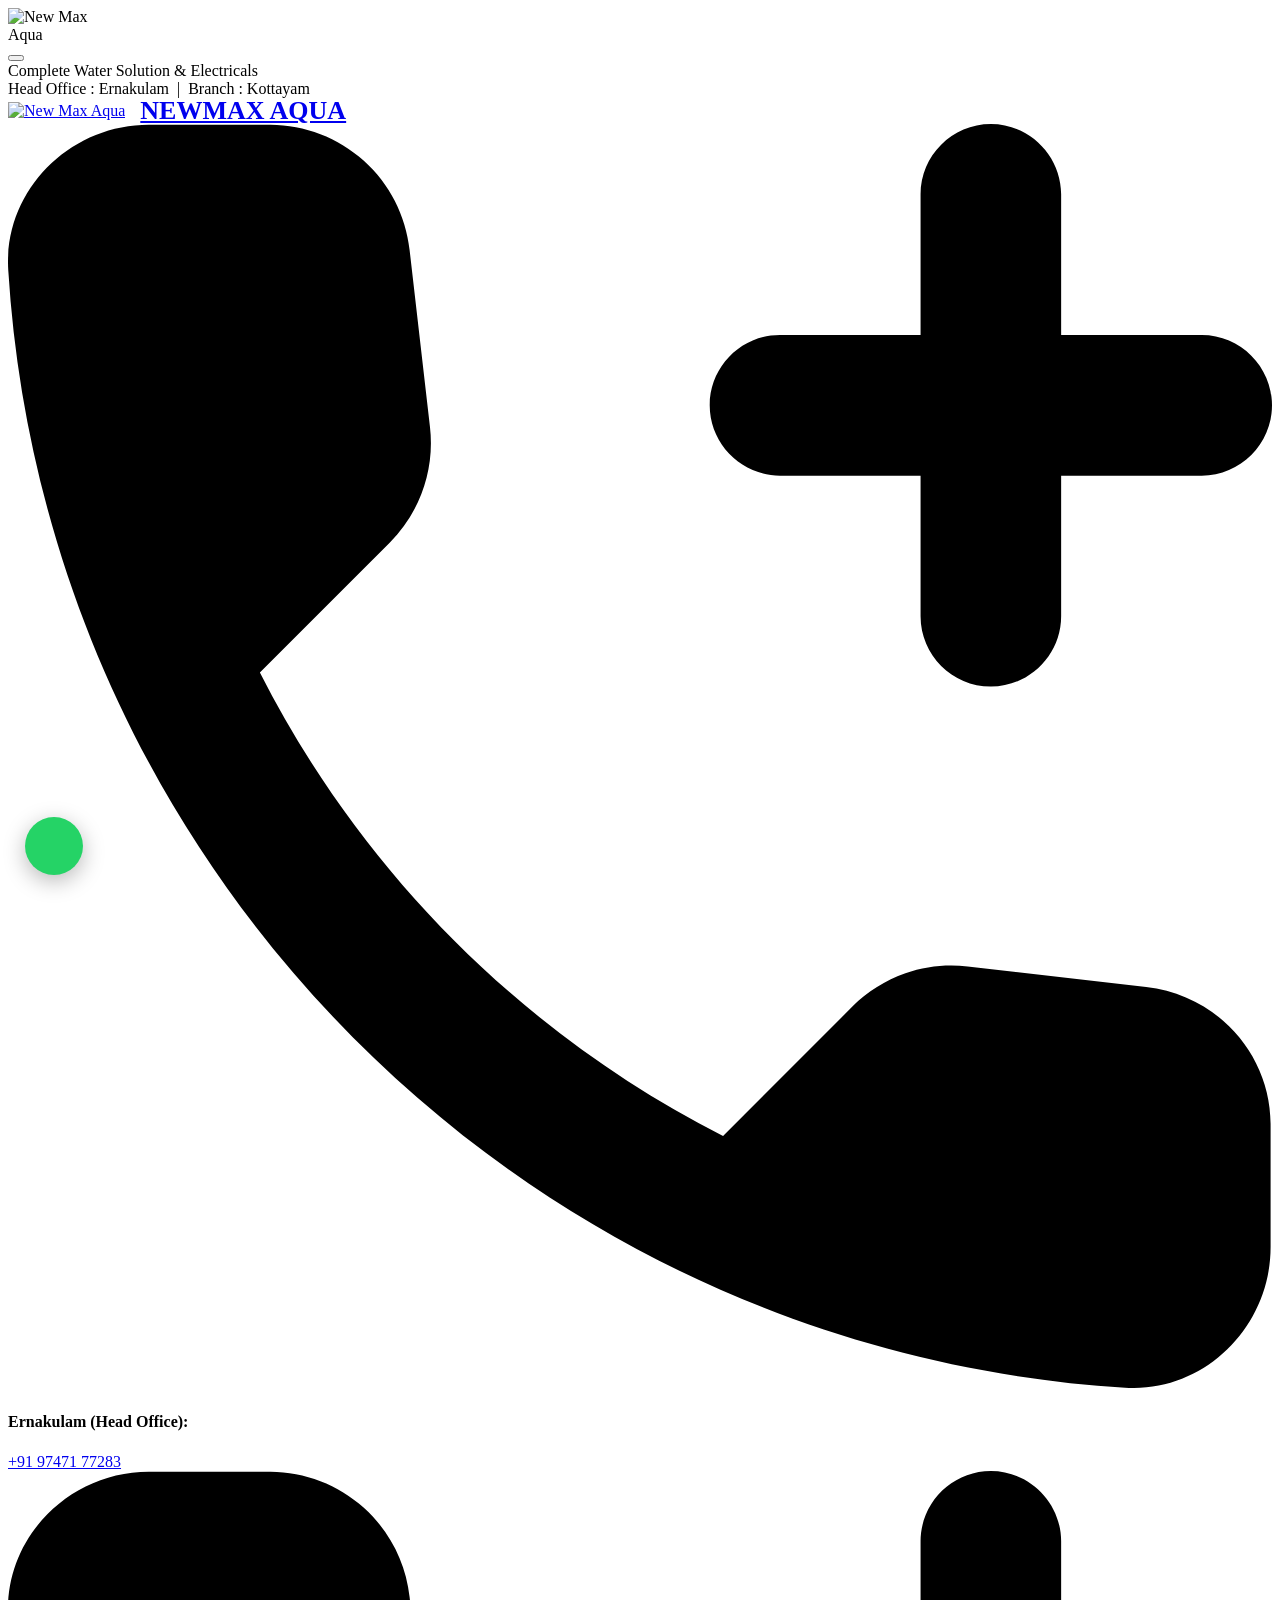
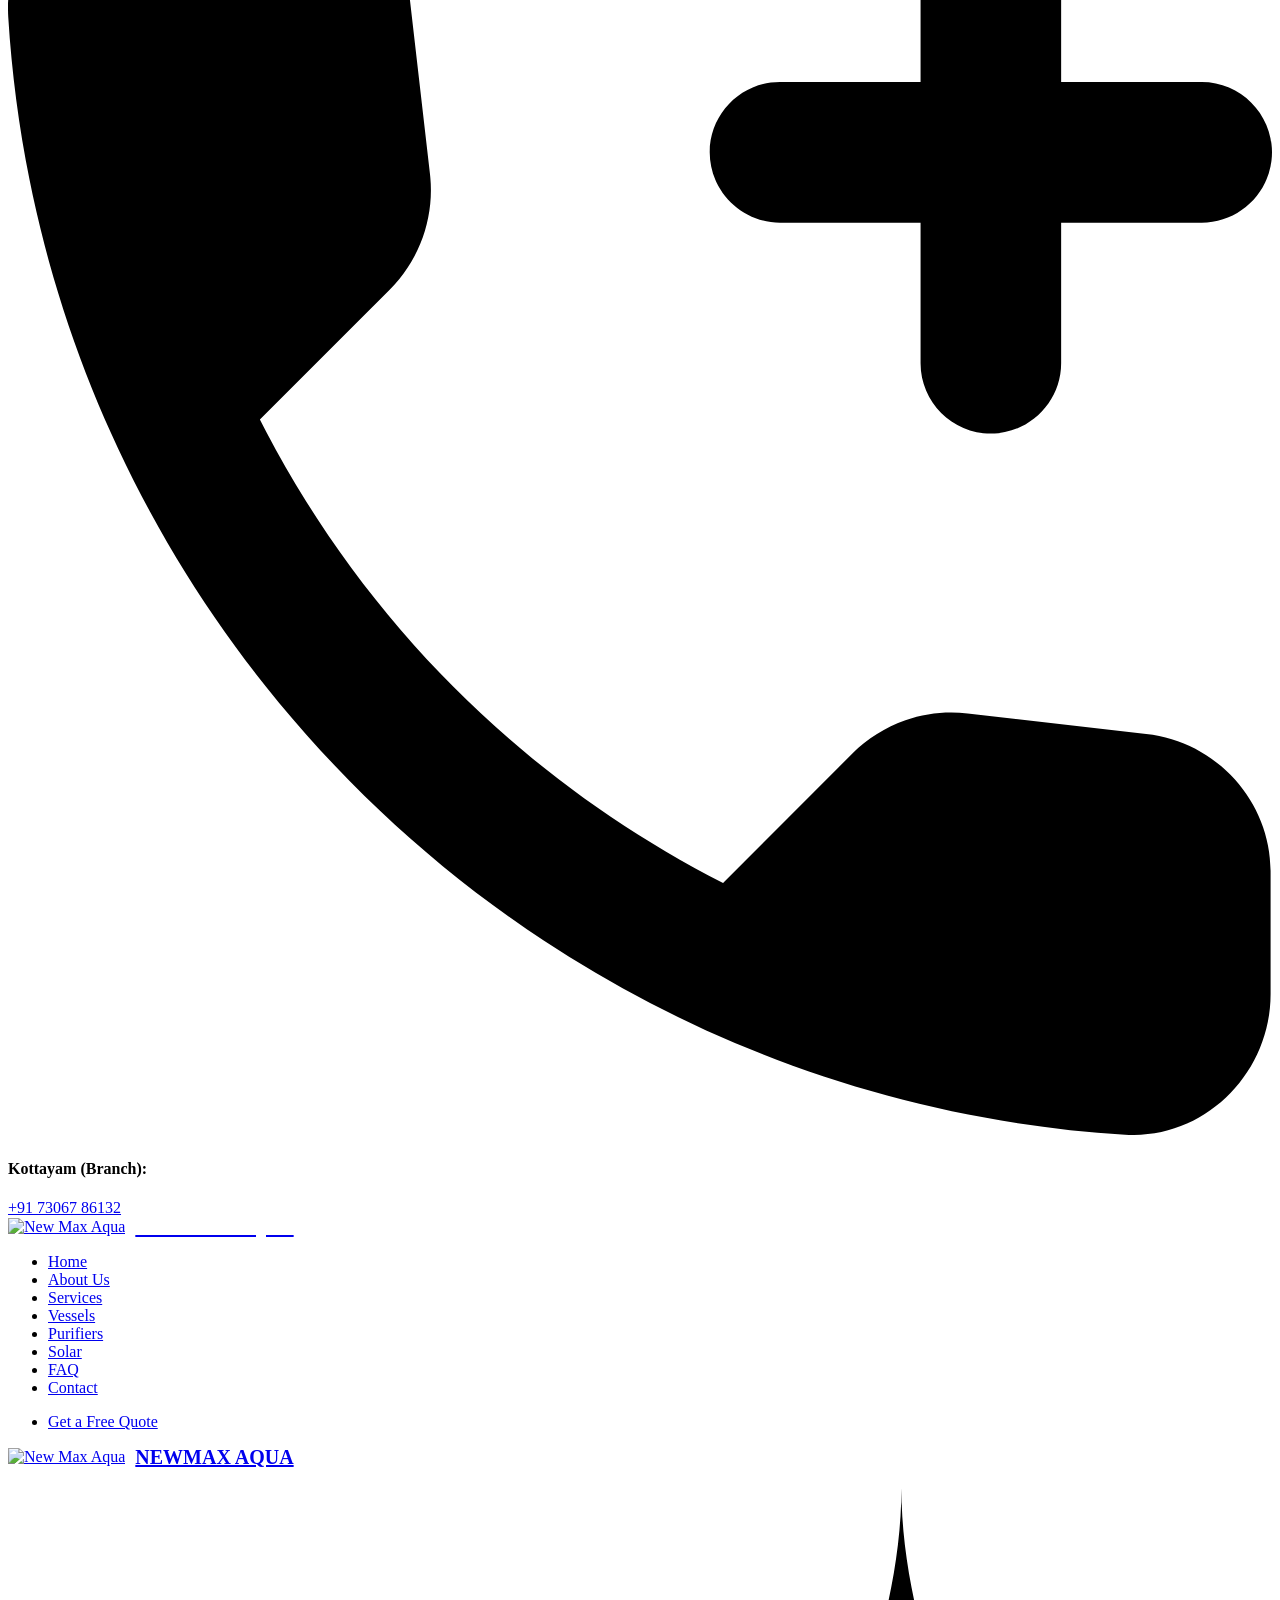
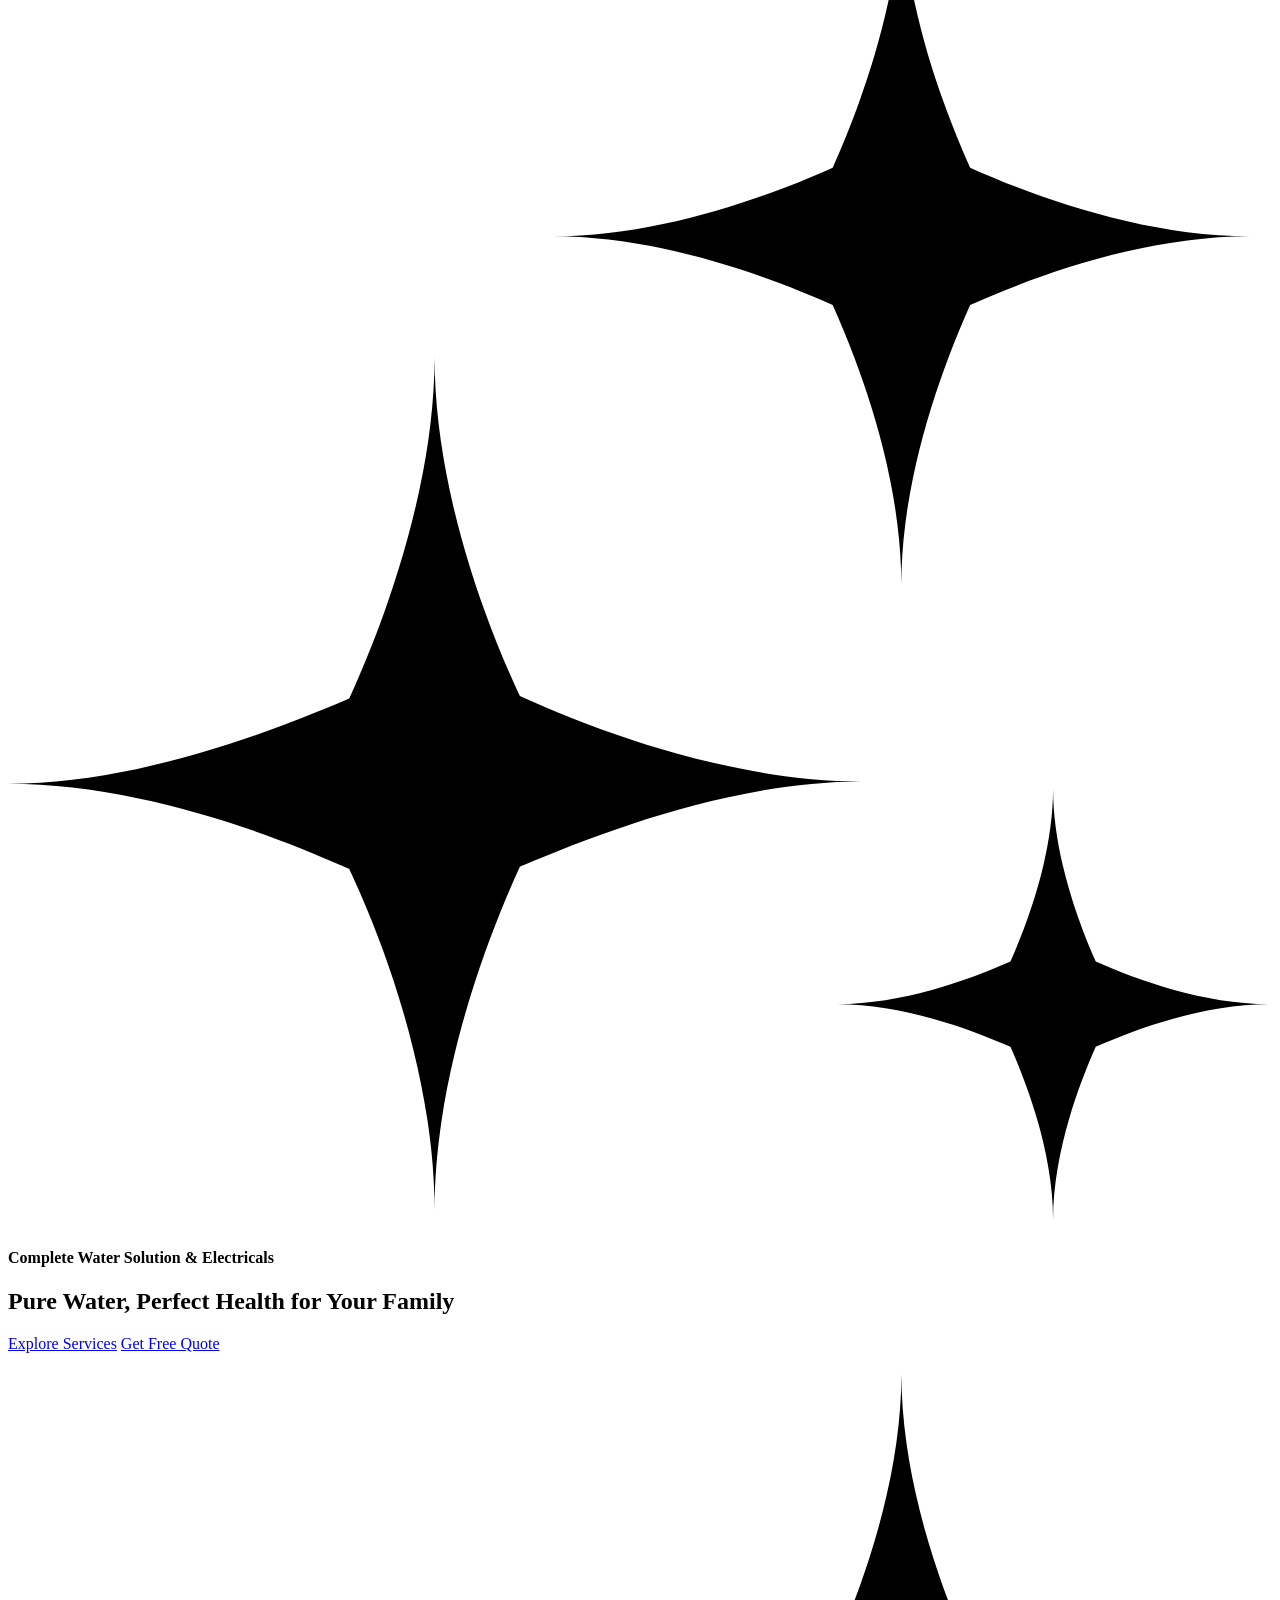
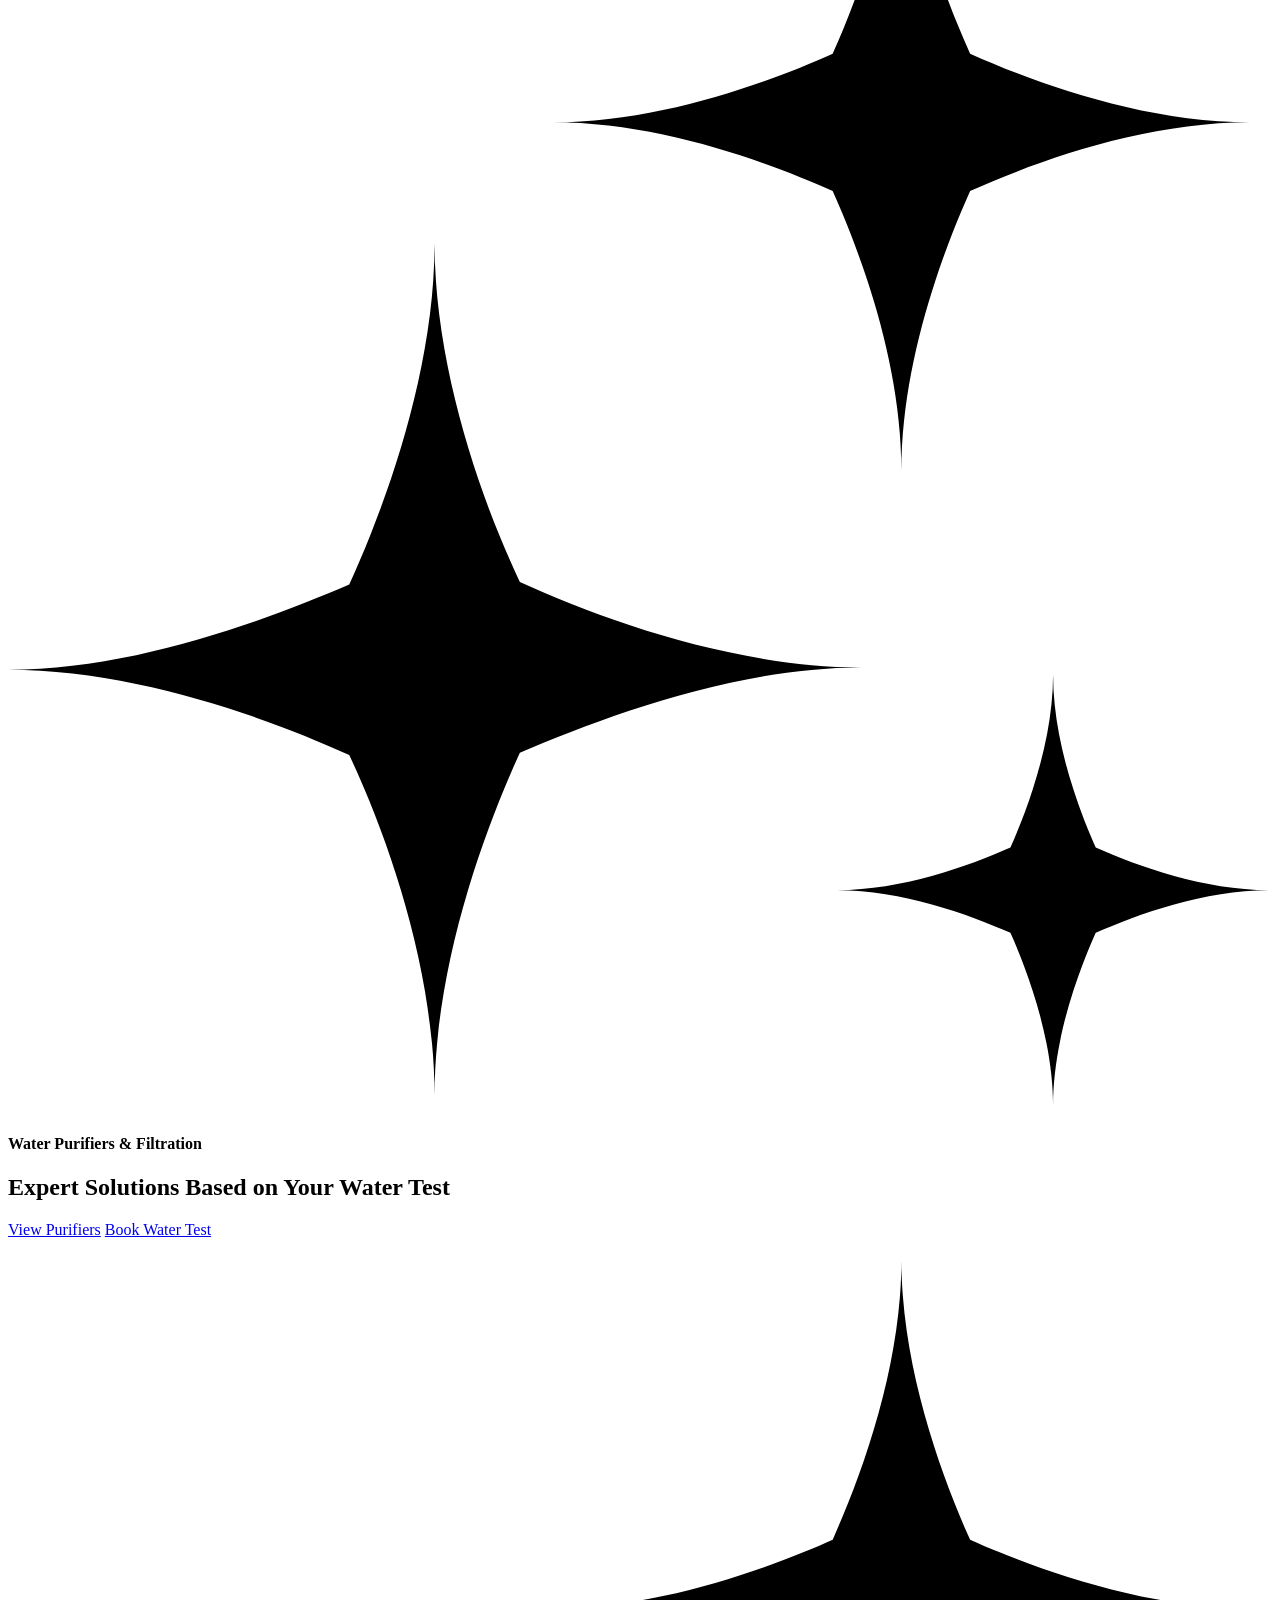
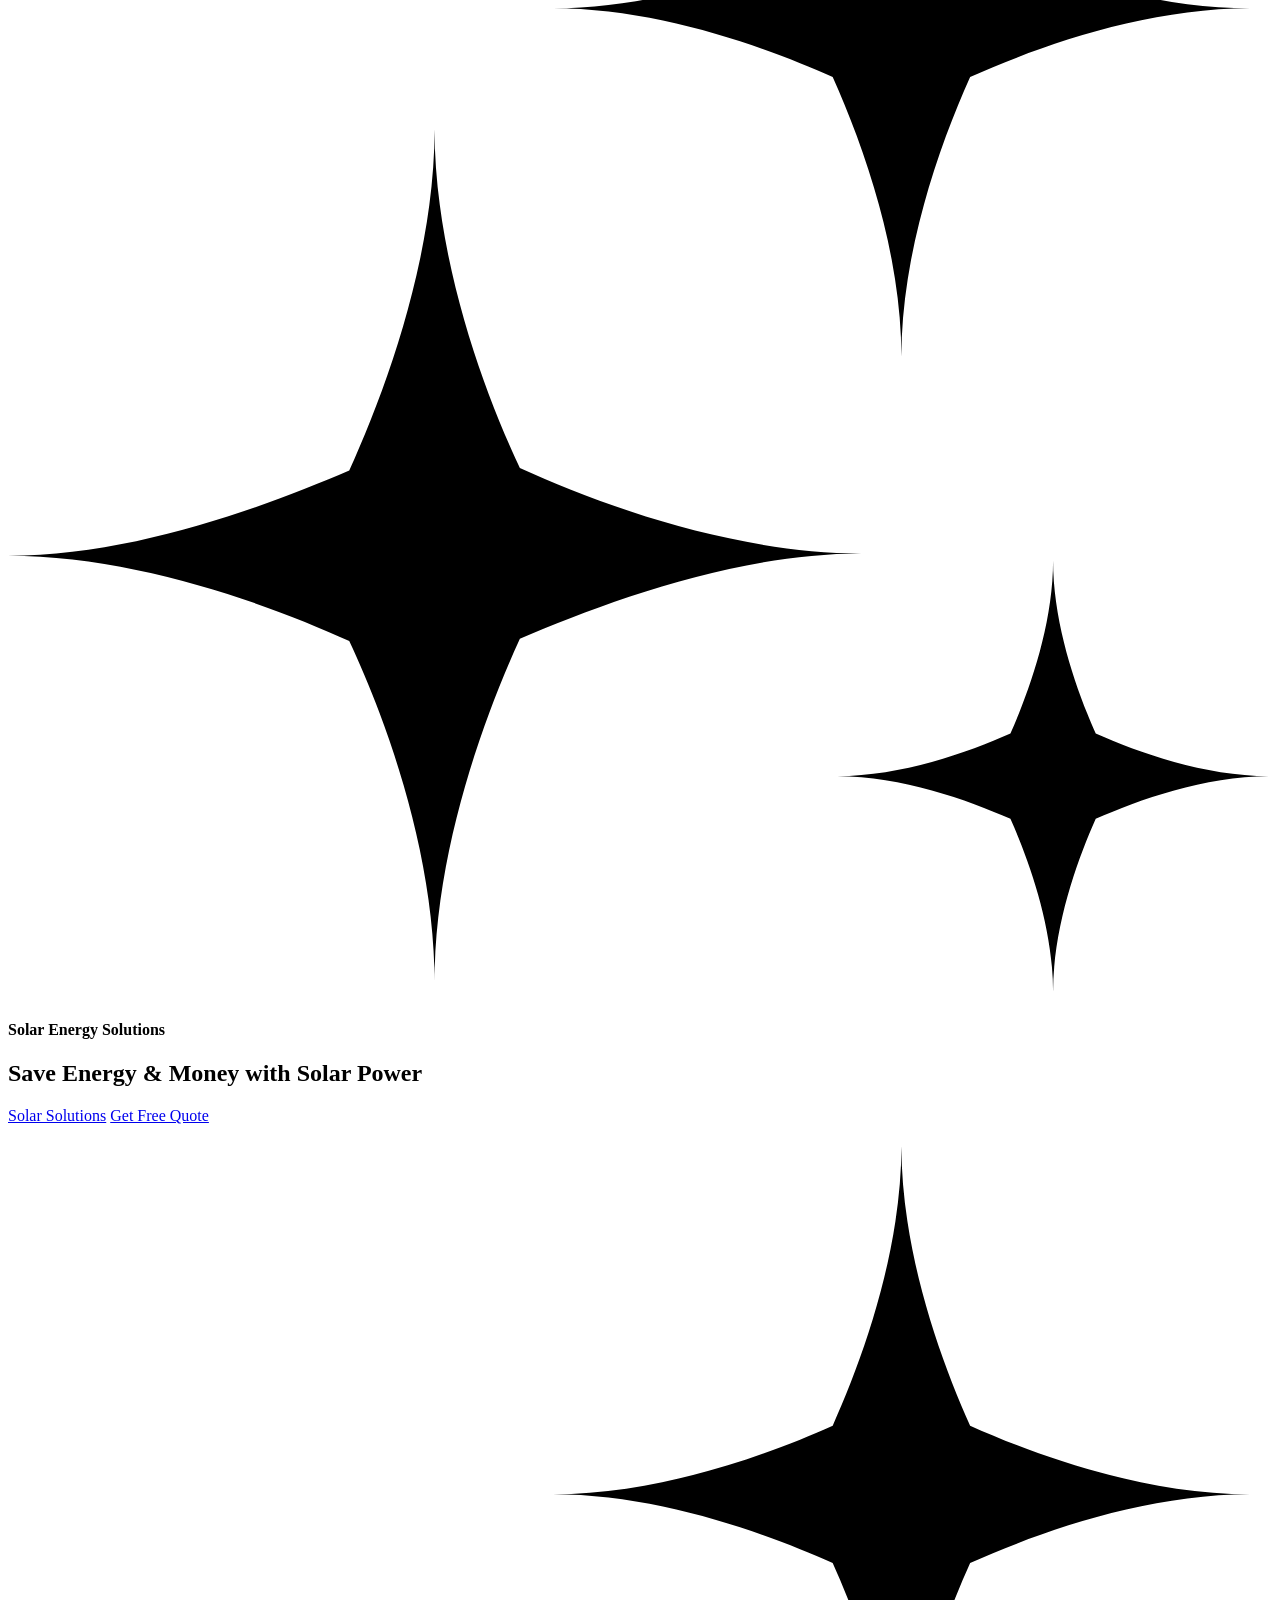
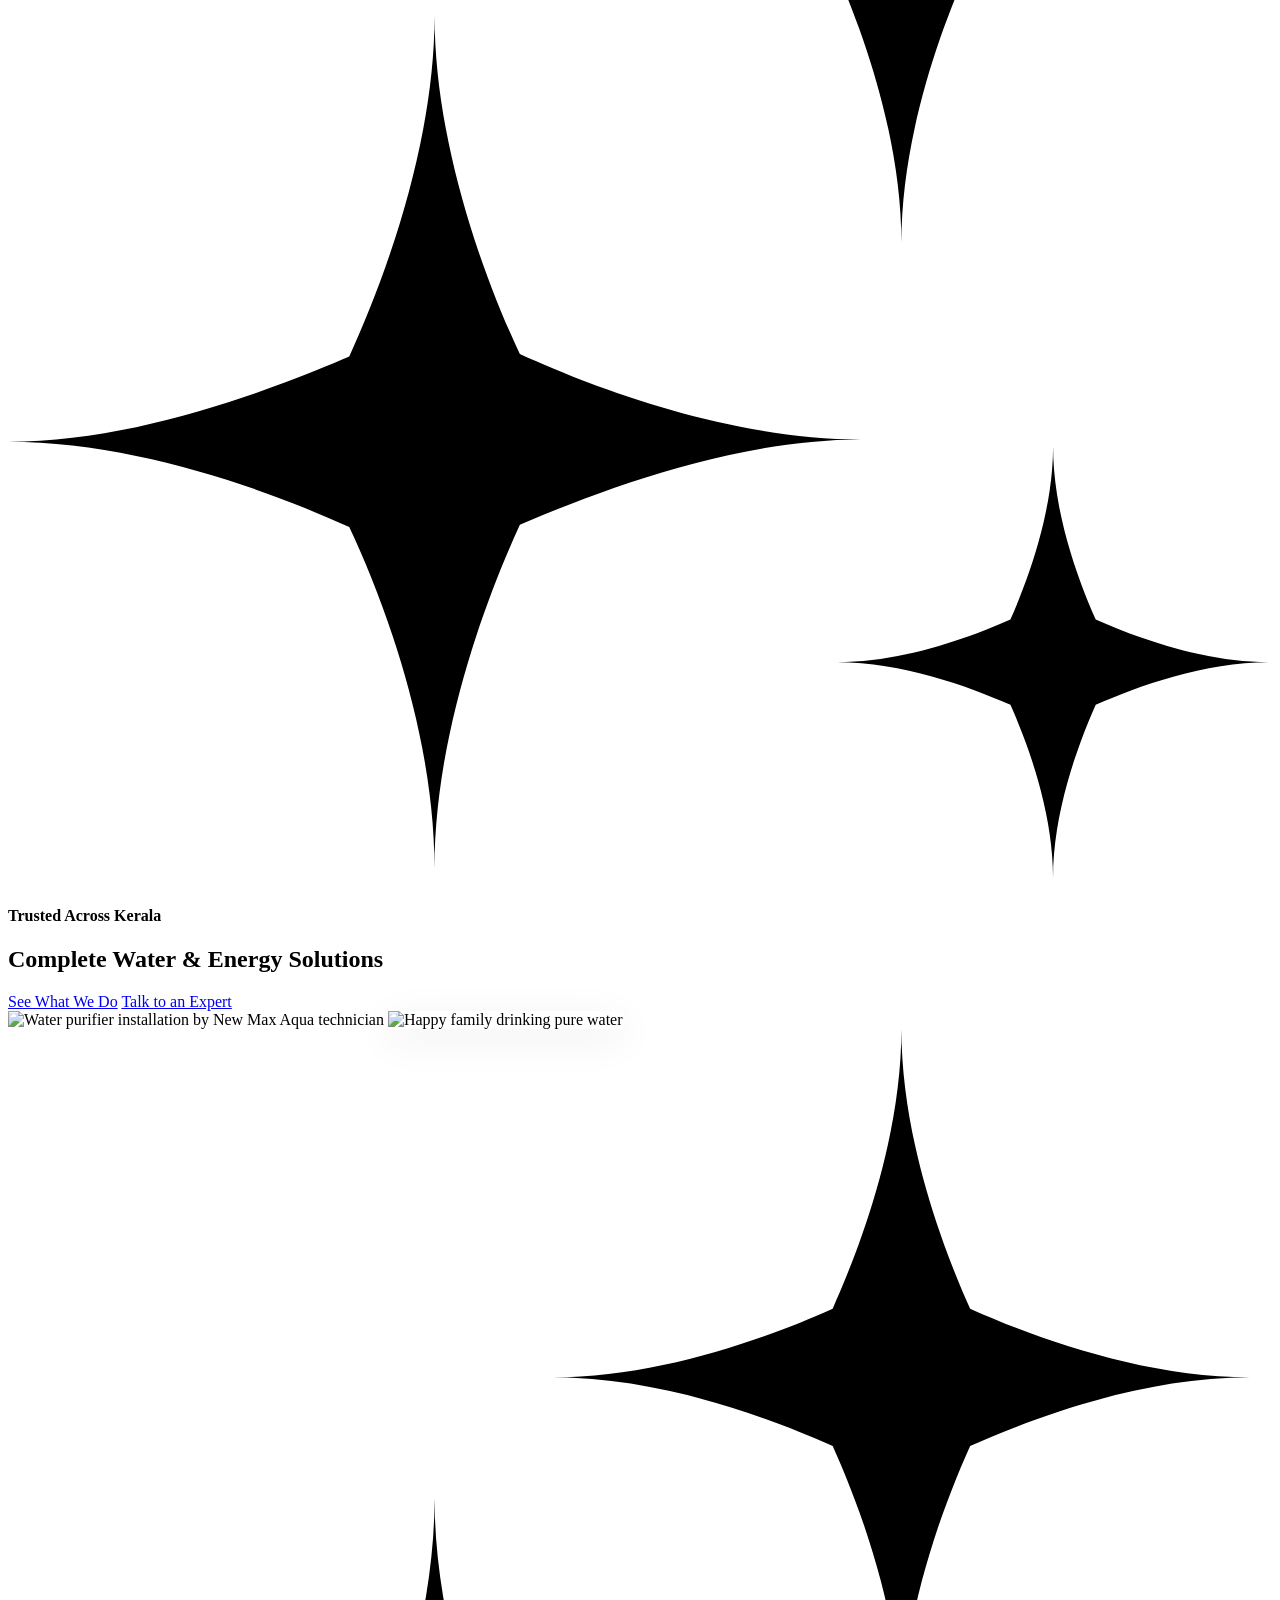
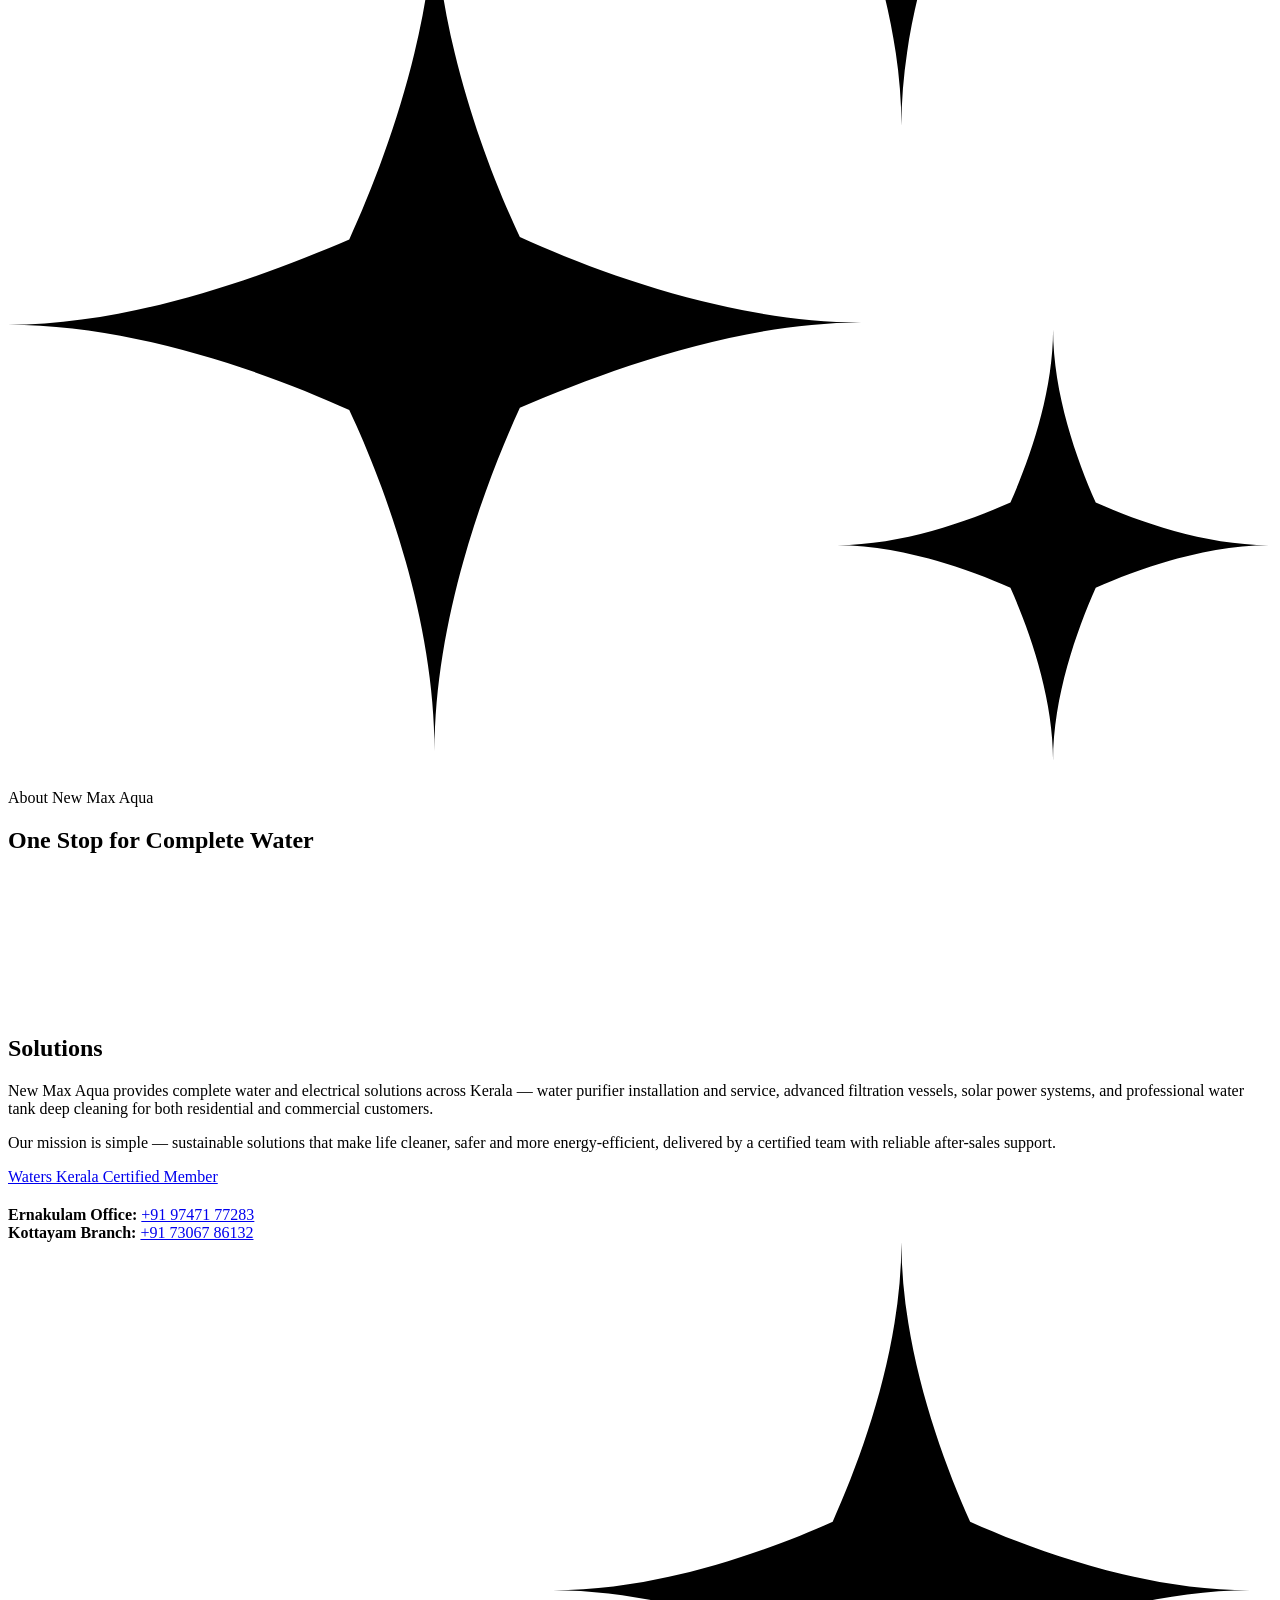
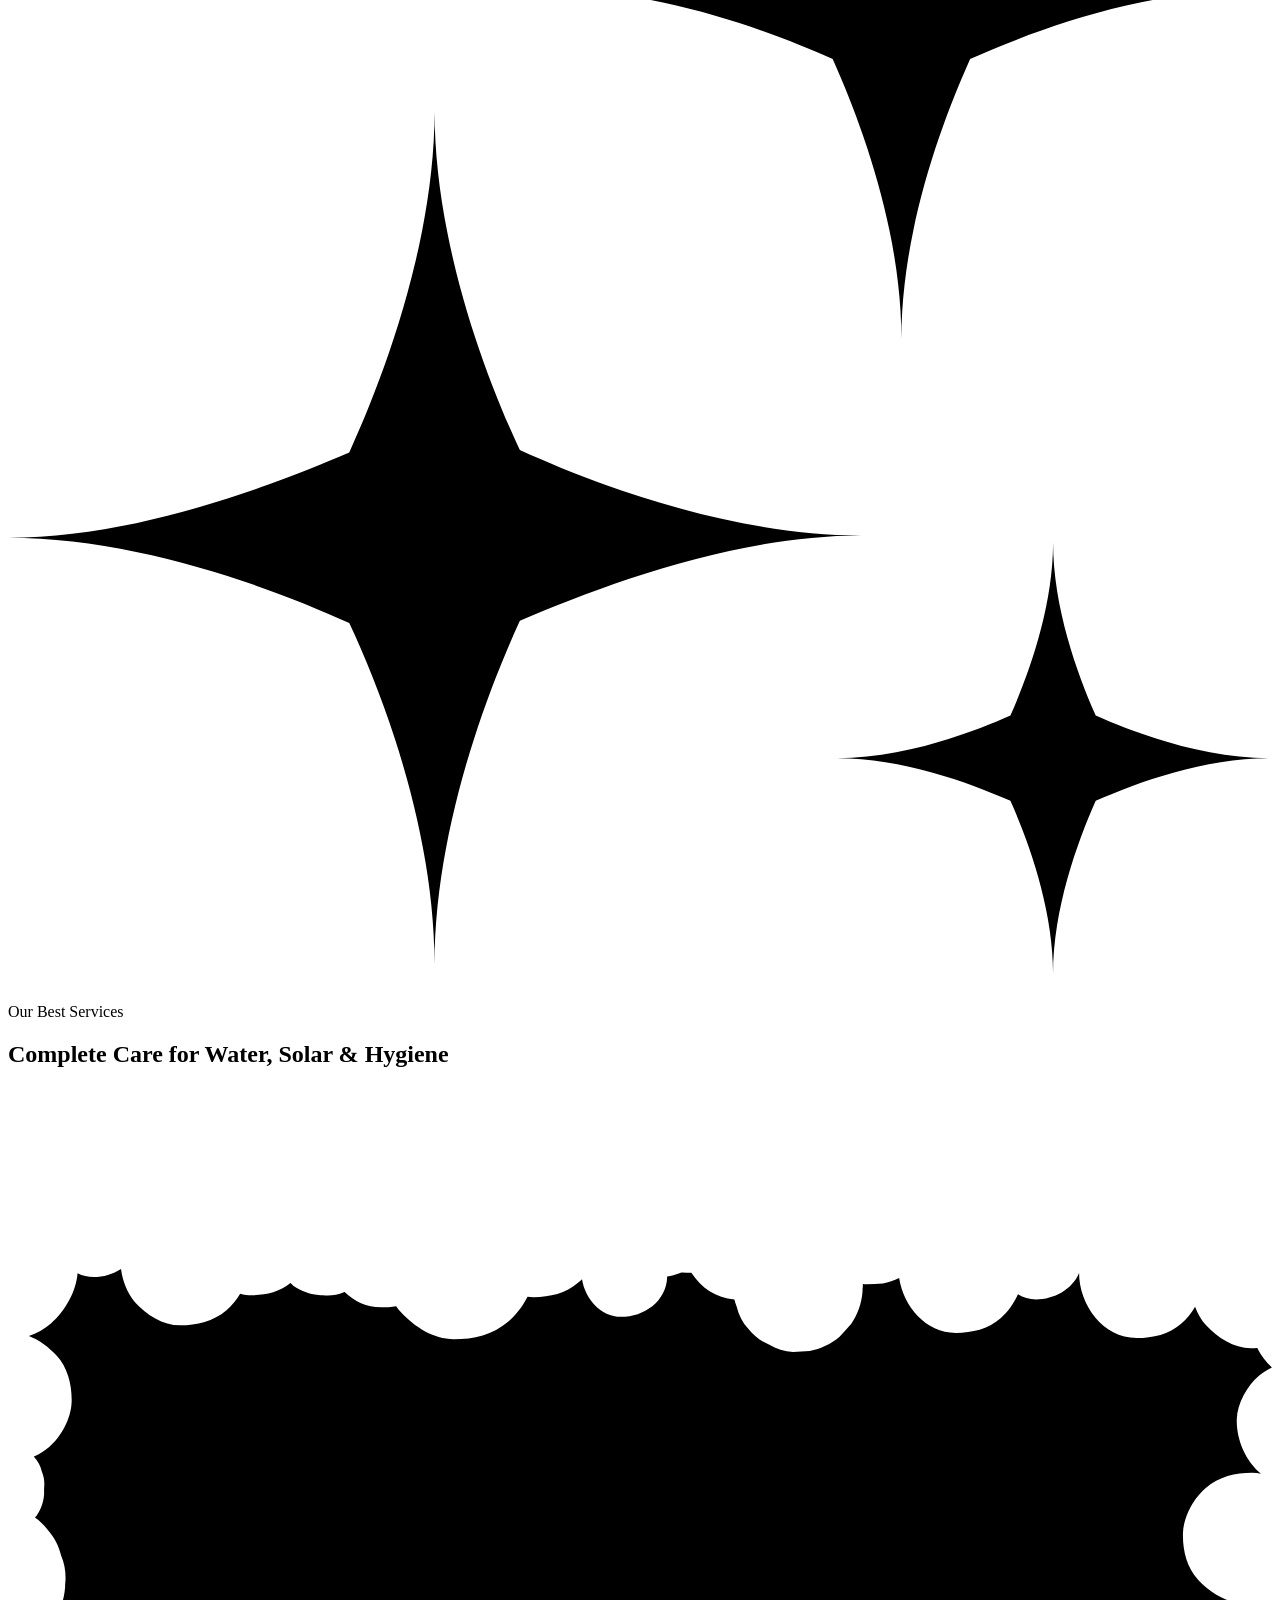
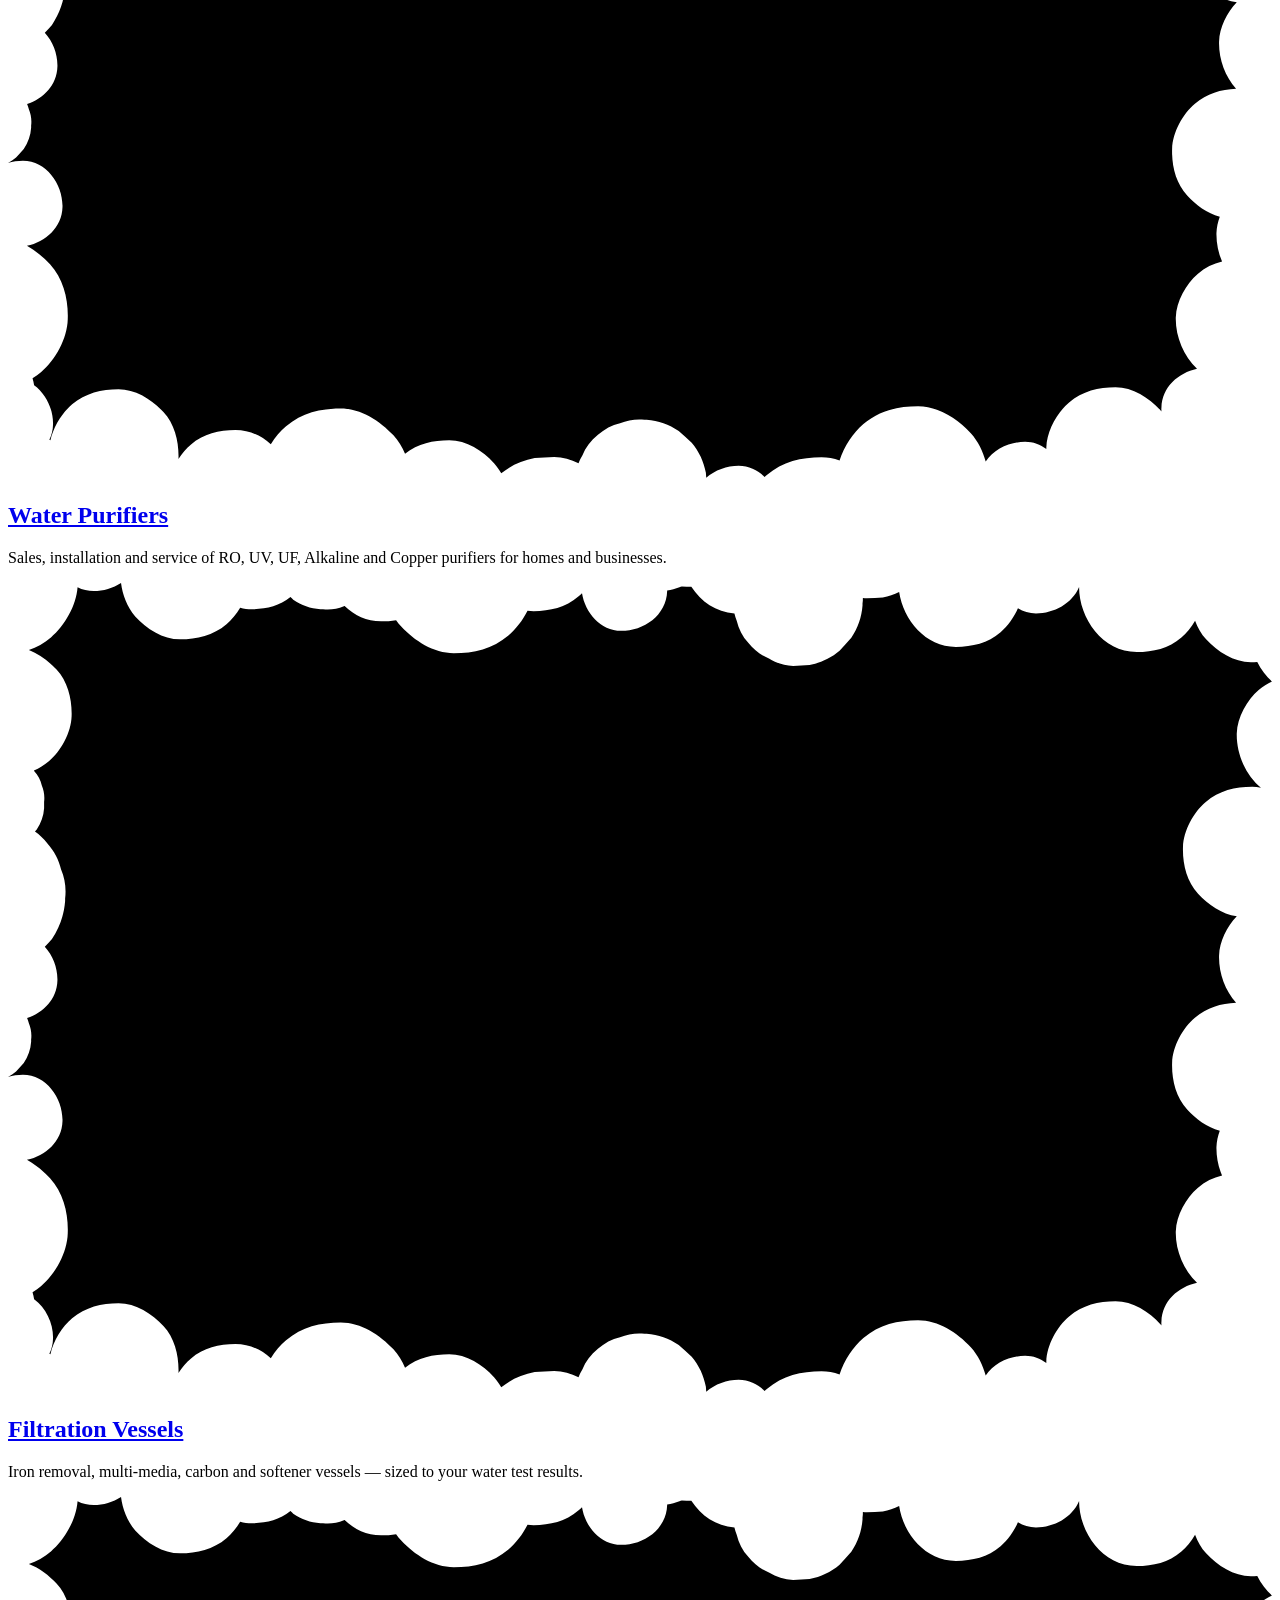
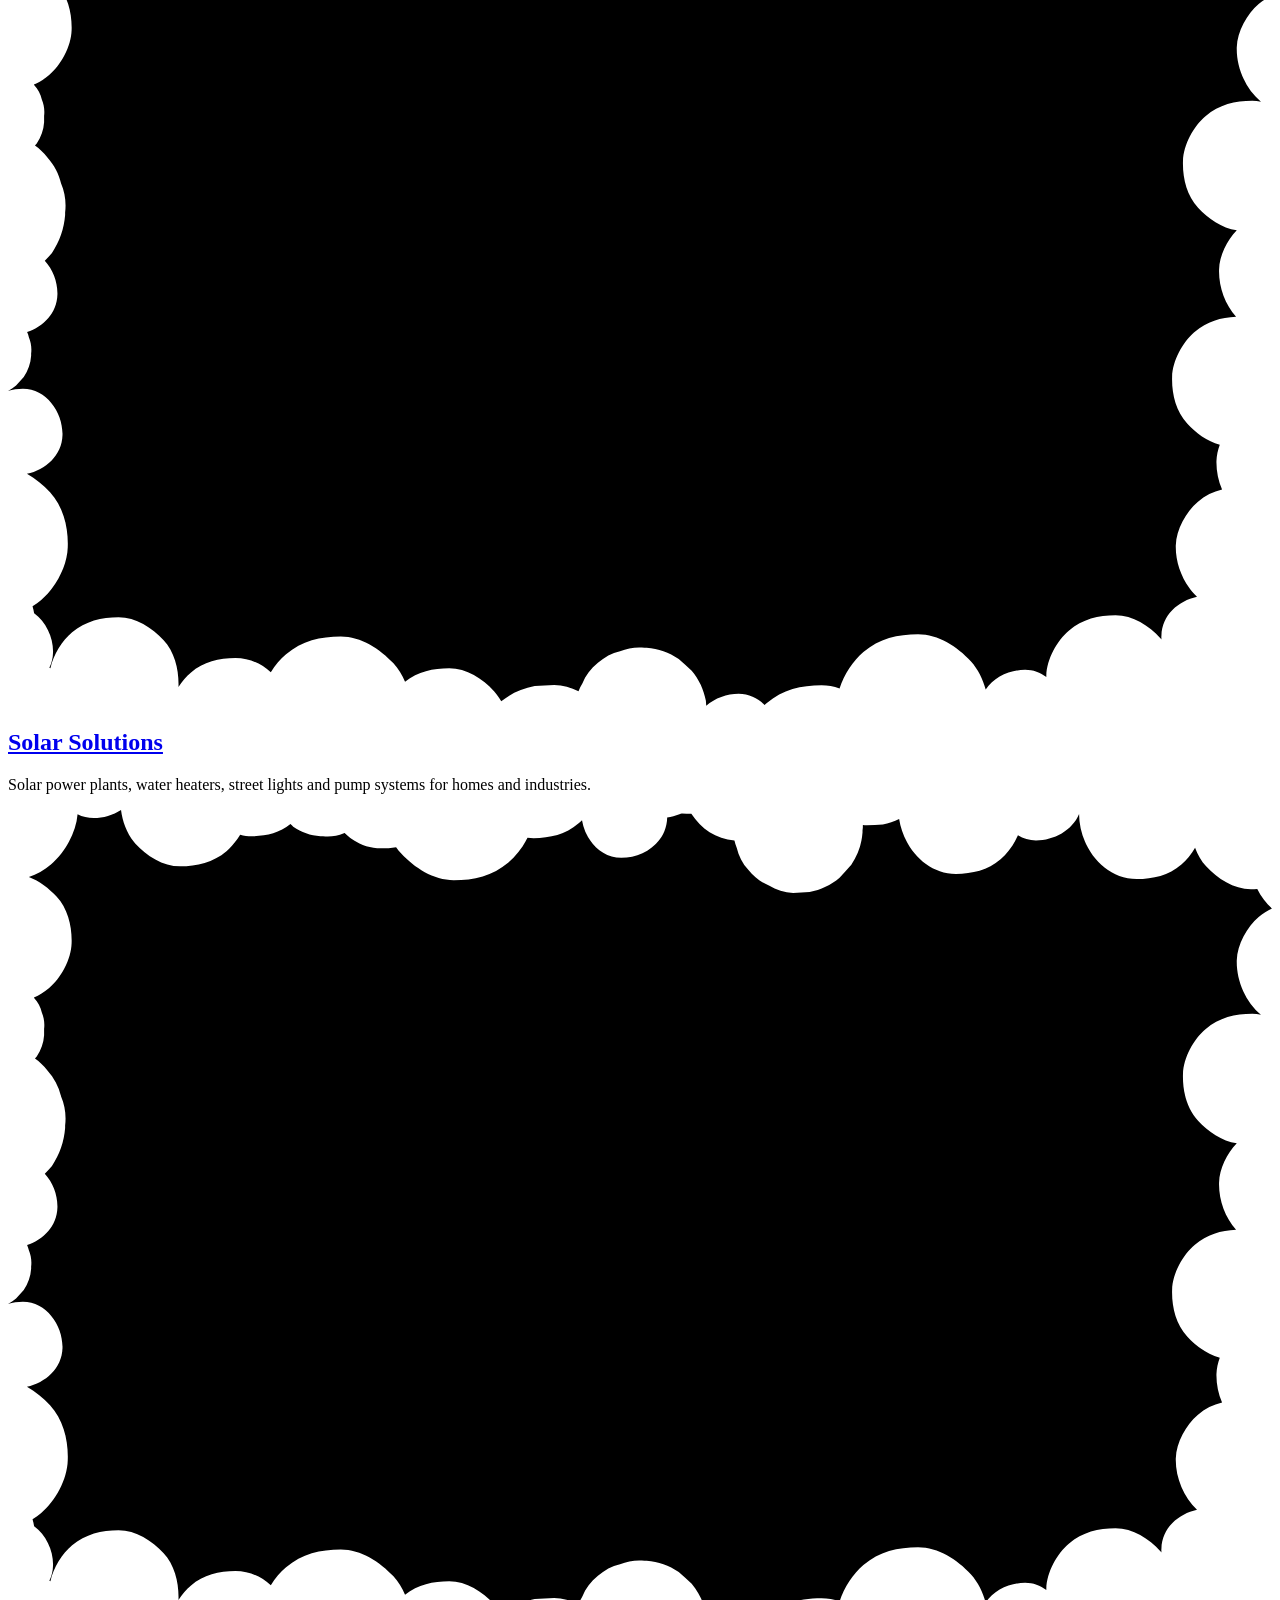
==== index.html @ 7a3e399f "chore: update WhatsApp contact number across product enquiry links" ====
<!doctype html>
<html class="no-js" lang="en">

<head>
    <meta charset="utf-8">
    <meta http-equiv="x-ua-compatible" content="ie=edge">
    <title>New Max Aqua | Water Purifiers, Chlorine Filtration &amp; Solar Solutions in Ernakulam &amp; Kottayam</title>
    <meta name="description"
        content="New Max Aqua provides premium RO &amp; UV water purifiers, chlorine &amp; iron removal filtration vessels, solar energy systems, and water tank deep cleaning across Kerala. Head Office Ernakulam (+91 97471 77283) | Branch Kottayam (+91 73067 86132).">
    <meta name="keywords"
        content="New Max Aqua, water purifiers Ernakulam, water purifiers Kottayam, RO water purifier Kerala, water filtration vessels, chlorine removal filter, iron removal filter, solar energy solutions Kerala, water tank deep cleaning Ernakulam, water tank cleaning Kottayam">
    <meta name="viewport" content="width=device-width, initial-scale=1">
    <meta name="robots" content="index, follow, max-image-preview:large, max-snippet:-1, max-video-preview:-1">
    <meta name="author" content="New Max Aqua">
    <meta name="geo.region" content="IN-KL">
    <meta name="geo.placename" content="Ernakulam, Kottayam, Kerala, India">
    <link rel="canonical" href="https://newmaxaqua.com/">

    <!-- Open Graph / Facebook -->
    <meta property="og:type" content="website">
    <meta property="og:url" content="https://newmaxaqua.com/">
    <meta property="og:site_name" content="New Max Aqua">
    <meta property="og:title" content="New Max Aqua | Complete Water &amp; Solar Solutions in Ernakulam &amp; Kottayam">
    <meta property="og:description" content="Trusted water purifiers, chlorine &amp; iron filtration vessels, solar energy systems, and professional tank cleaning across Ernakulam and Kottayam, Kerala.">
    <meta property="og:image" content="assets/img/Aqua/Assets/logonew/logo.png">
    <meta property="og:locale" content="en_IN">

    <!-- Twitter Card -->
    <meta name="twitter:card" content="summary_large_image">
    <meta name="twitter:title" content="New Max Aqua | Water Purifiers &amp; Solar Solutions Kerala">
    <meta name="twitter:description" content="RO purifiers, chlorine removal vessels, solar systems &amp; tank deep cleaning in Ernakulam &amp; Kottayam.">
    <meta name="twitter:image" content="assets/img/Aqua/Assets/logonew/logo.png">

    <!-- Structured Data (JSON-LD) for SEO -->
    <script type="application/ld+json">
    {
      "@context": "https://schema.org",
      "@type": "HomeAndConstructionBusiness",
      "name": "New Max Aqua",
      "image": "assets/img/Aqua/Assets/logonew/logo.png",
      "url": "https://newmaxaqua.com/",
      "telephone": ["+919747177283", "+917306786132"],
      "priceRange": "₹₹",
      "description": "New Max Aqua provides water purifiers, chlorine and iron removal filtration vessels, solar energy solutions, and water tank deep cleaning in Ernakulam and Kottayam, Kerala.",
      "address": [
        {
          "@type": "PostalAddress",
          "streetAddress": "Head Office",
          "addressLocality": "Ernakulam",
          "addressRegion": "Kerala",
          "addressCountry": "IN"
        },
        {
          "@type": "PostalAddress",
          "streetAddress": "Branch Office",
          "addressLocality": "Kottayam",
          "addressRegion": "Kerala",
          "addressCountry": "IN"
        }
      ],
      "areaServed": ["Ernakulam", "Kottayam", "Kerala"],
      "department": [
        {
          "@type": "LocalBusiness",
          "name": "New Max Aqua Head Office - Ernakulam",
          "telephone": "+919747177283",
          "address": {
            "@type": "PostalAddress",
            "addressLocality": "Ernakulam",
            "addressRegion": "Kerala",
            "addressCountry": "IN"
          }
        },
        {
          "@type": "LocalBusiness",
          "name": "New Max Aqua Branch - Kottayam",
          "telephone": "+917306786132",
          "address": {
            "@type": "PostalAddress",
            "addressLocality": "Kottayam",
            "addressRegion": "Kerala",
            "addressCountry": "IN"
          }
        }
      ]
    }
    </script>
    <script type="application/ld+json">
    {
      "@context": "https://schema.org",
      "@type": "FAQPage",
      "mainEntity": [
        {
          "@type": "Question",
          "name": "Which water purifier is right for my home?",
          "acceptedAnswer": {
            "@type": "Answer",
            "text": "It depends on your water source and quality. We test your water first, then recommend the right RO, UV, UF, Alkaline or Copper purifier from our range of 16 models."
          }
        },
        {
          "@type": "Question",
          "name": "How do you choose the right filtration vessel size?",
          "acceptedAnswer": {
            "@type": "Answer",
            "text": "Vessel size is selected based on your water test results — larger vessels handle higher impurity loads including iron and chlorine. Common sizes range from 10×54 up to 14×65 inches for long-lasting, stable performance."
          }
        },
        {
          "@type": "Question",
          "name": "Do you provide service after installation?",
          "acceptedAnswer": {
            "@type": "Answer",
            "text": "Yes — we offer annual maintenance contracts (AMC), repairs and filter cartridge replacement, with reliable support from our Ernakulam (+91 97471 77283) and Kottayam (+91 73067 86132) offices."
          }
        },
        {
          "@type": "Question",
          "name": "How much can I save by switching to solar?",
          "acceptedAnswer": {
            "@type": "Answer",
            "text": "You can save up to 80% on electricity bills. Panels last for decades with minimal maintenance, and government subsidies and tax benefits speed up your return on investment."
          }
        },
        {
          "@type": "Question",
          "name": "Can I pay in EMI?",
          "acceptedAnswer": {
            "@type": "Answer",
            "text": "Yes — easy EMI options are available through Bajaj Finserv on purifiers, vessels and solar systems. Ask us for details when you request a quote."
          }
        }
      ]
    }
    </script>

    <link rel="shortcut icon" type="image/png" href="assets/img/Aqua/Assets/logonew/logo.png">

    <!-- CSS here -->
    <link rel="stylesheet" href="assets/css/bootstrap.min.css">
    <link rel="stylesheet" href="assets/css/animate.min.css">
    <link rel="stylesheet" href="assets/css/magnific-popup.css">
    <link rel="stylesheet" href="assets/css/fontawesome-all.min.css">
    <link rel="stylesheet" href="assets/css/odometer.css">
    <link rel="stylesheet" href="assets/css/jarallax.css">
    <link rel="stylesheet" href="assets/css/swiper-bundle.min.css">
    <link rel="stylesheet" href="assets/css/BeerSlider.css">
    <link rel="stylesheet" href="assets/css/tg-cursor.css">
    <link rel="stylesheet" href="assets/css/slick.css">
    <link rel="stylesheet" href="assets/css/default.css">
    <link rel="stylesheet" href="assets/css/aos.css">
    <link rel="stylesheet" href="assets/css/style.css">
    <link rel="stylesheet" href="assets/css/responsive.css">
    <link rel="stylesheet" href="assets/css/aqua-custom.css">
</head>

<body>

    <!--Preloader-->
    <div id="preloader">
        <div id="loader" class="loader">
            <div class="loader-container">
                <div class="loader-icon"><img src="assets/img/Aqua/Assets/logonew/logo.png" alt="New Max Aqua"></div>
            </div>
        </div>
    </div>
    <!--Preloader-end -->

    <!-- svg symbols -->
    <svg width="0" height="0" style="position:absolute" aria-hidden="true" xmlns="http://www.w3.org/2000/svg">
        <symbol id="aqua-sparkle" viewBox="0 0 41 44" fill="none">
            <path
                d="M35.2826 37.5886C36.6662 36.9737 38.8185 36.205 40.8939 36.205C38.8185 36.205 36.6662 35.4363 35.2826 34.8213C34.6676 33.4377 33.8989 31.2854 33.8989 29.21C33.8989 31.2854 33.1303 33.4377 32.5153 34.8213C31.1317 35.4363 28.9794 36.205 26.9039 36.205C28.9794 36.205 31.1317 36.9737 32.5153 37.5886C33.1303 38.9722 33.8989 41.1246 33.8989 43.2C33.8989 41.1246 34.6676 38.9722 35.2826 37.5886Z"
                fill="currentcolor" />
            <path
                d="M31.2085 13.5288C33.4377 12.5295 36.8968 11.2996 40.279 11.2996C36.8968 11.2996 33.4377 10.0698 31.2085 9.07046C30.2093 6.84128 28.9794 3.38221 28.9794 0C28.9794 3.38221 27.7495 6.84128 26.7502 9.07046C24.521 10.0698 21.0619 11.2996 17.6797 11.2996C21.0619 11.2996 24.521 12.5295 26.7502 13.5288C27.7495 15.758 28.9794 19.2171 28.9794 22.5993C28.9794 19.2171 30.2093 15.758 31.2085 13.5288Z"
                fill="currentcolor" />
            <path
                d="M16.6036 31.7467C19.2939 30.5936 23.5986 28.9794 27.6726 28.9794C23.5986 28.9794 19.2939 27.442 16.6036 26.2121C15.3737 23.5986 13.8363 19.294 13.8363 15.22C13.8363 19.294 12.2989 23.5986 11.069 26.289C8.37865 27.442 4.07402 29.0563 0 29.0563C4.07402 29.0563 8.37865 30.5936 11.069 31.8235C12.2989 34.4371 13.8363 38.7417 13.8363 42.8926C13.8363 38.7417 15.3737 34.4371 16.6036 31.7467Z"
                fill="currentcolor" />
        </symbol>
        <symbol id="aqua-card-shape" viewBox="0 0 375 240" fill="none">
            <path
                d="M16.1665 159.578C16.0105 165.687 11.1242 169.917 5.61408 171.118C8.2132 172.58 10.5004 174.512 12.4757 176.601C16.4784 180.987 17.9339 187.096 17.726 192.893C17.57 198.637 14.0352 205.007 9.77266 208.61C8.94095 209.289 8.10923 209.916 7.27752 210.438C7.48544 211.117 7.64139 211.796 7.74536 212.474C11.3321 215.085 13.4634 219.733 13.3594 224.119C13.3075 225.79 12.9436 227.304 12.2678 228.662C12.3718 228.714 12.4757 228.766 12.5797 228.819C13.5154 224.746 16.0105 220.725 19.0255 218.166C22.9762 214.824 27.7585 213.675 32.8008 213.675C37.947 213.675 42.7294 216.808 46.1083 220.464C49.5391 224.171 50.7347 229.393 50.5787 234.301C50.5787 234.301 50.5787 234.301 50.5787 234.354C51.6184 232.735 52.866 231.273 54.2175 230.124C58.0122 226.887 62.5866 225.79 67.473 225.79C71.5796 225.79 75.1663 227.409 77.9734 229.967C79.2729 227.879 80.8324 226.051 82.4958 224.641C87.1742 220.673 92.7363 219.367 98.7143 219.367C104.744 219.367 110.41 223.075 114.361 227.356C115.816 228.975 116.96 230.803 117.792 232.787C121.638 229.811 126.109 228.819 130.891 228.819C136.038 228.819 140.82 231.952 144.199 235.607C145.03 236.547 145.758 237.539 146.33 238.635C149.241 236.286 152.568 234.771 156.259 234.093C158.182 233.988 160.105 233.884 162.029 233.779C164.628 233.884 167.019 234.51 169.254 235.659C169.566 234.876 169.93 234.093 170.398 233.361C171.385 230.907 172.893 228.871 175.024 227.2C176.948 225.477 179.131 224.328 181.574 223.753C183.861 222.813 186.304 222.448 188.852 222.709H189.475C192.958 222.97 196.077 224.067 198.988 226.051C200.288 227.2 201.535 228.349 202.835 229.55C205.018 232.16 206.422 235.137 207.045 238.479C207.097 238.949 207.097 239.419 207.149 239.941C209.748 237.696 213.283 236.39 216.766 236.39C219.833 236.39 222.484 237.696 224.459 239.732C224.667 239.523 224.875 239.314 225.135 239.158C229.814 235.189 235.376 233.884 241.354 233.884C243.173 233.884 244.992 234.249 246.708 234.824C248.059 230.646 250.71 226.625 253.777 224.015C258.456 220.046 264.018 218.74 269.996 218.74C276.026 218.74 281.692 222.448 285.642 226.73C287.826 229.132 289.229 232.056 290.061 235.137C292.556 231.429 297.183 229.289 301.757 229.289C304.148 229.289 306.279 230.124 308.047 231.429C308.047 231.273 308.047 231.116 308.047 230.959C308.203 226.103 311.166 220.673 314.805 217.592C318.755 214.25 323.538 213.101 328.58 213.101C333.726 213.101 338.508 216.234 341.887 219.889C341.991 219.994 342.095 220.15 342.199 220.255C342.199 219.889 342.147 219.524 342.199 219.158C342.355 213.049 347.241 208.819 352.752 207.618C348.697 203.702 346.306 197.853 346.462 192.318C346.618 187.619 349.477 182.449 352.96 179.473C355.143 177.593 357.586 176.444 360.185 175.817C359.041 173.102 358.47 170.178 358.522 167.306C358.574 165.739 358.937 164.068 359.509 162.502C355.767 161.458 352.388 159.003 349.841 156.184C346.41 152.476 345.214 147.254 345.37 142.346C345.526 137.49 348.489 132.059 352.128 128.978C355.663 125.949 359.873 124.748 364.344 124.54C361.017 120.728 359.145 115.506 359.301 110.493C359.405 106.368 361.641 101.877 364.552 98.8484C360.133 98.2217 356.026 95.402 353.063 92.1645C349.633 88.457 348.437 83.2352 348.593 78.3268C348.749 73.4705 351.712 68.0398 355.351 64.959C359.301 61.617 364.084 60.4683 369.126 60.4683C370.01 60.4683 370.893 60.5727 371.725 60.7293C367.099 56.8652 364.396 50.5469 364.552 44.594C364.708 39.8944 367.567 34.7249 371.049 31.7484C372.297 30.7041 373.648 29.8686 375 29.242C373.233 27.6232 371.725 25.639 370.633 23.4458C370.01 23.498 369.386 23.498 368.762 23.498C363.616 23.498 358.834 20.365 355.455 16.7097C353.999 15.091 352.908 13.2111 352.18 11.1746C351.088 13.1067 349.633 14.8299 348.125 16.1353C344.33 19.3728 339.756 20.4694 334.87 20.4694C324.733 20.4694 317.768 10.4958 317.768 1.20101C315.74 6.10949 310.334 9.03368 304.98 9.03368C303.005 9.03368 301.185 8.45929 299.626 7.51937C298.43 10.2869 296.559 12.8456 294.479 14.621C290.685 17.8585 286.11 18.9551 281.224 18.9551C272.179 18.9551 265.681 10.9657 264.382 2.66311C262.874 3.39416 261.263 3.96855 259.547 4.28186C257.988 4.3863 256.428 4.43852 254.817 4.54295C254.401 4.54295 254.037 4.49073 253.621 4.43852C253.621 4.96069 253.621 5.48287 253.517 6.05727V6.68388C253.258 10.1825 252.166 13.3155 250.191 16.2397C249.047 17.5452 247.903 18.7984 246.708 20.1039C244.109 22.297 241.146 23.7069 237.819 24.3335C236.207 24.4379 234.544 24.5424 232.932 24.5946C230.333 24.4902 227.942 23.7591 225.759 22.4015C223.316 21.4093 221.288 19.895 219.625 17.7541C217.91 15.822 216.766 13.6289 216.194 11.1746C215.882 10.4436 215.674 9.76473 215.518 9.03368C210.06 8.72038 205.59 5.53509 202.731 1.14879C201.795 1.09657 200.859 1.09657 199.924 1.04436C199.664 1.09657 199.456 1.20101 199.196 1.25323C198 1.72319 196.805 2.08871 195.557 2.24537C195.557 2.29758 195.557 2.29758 195.557 2.3498C195.349 9.60808 188.592 14.2033 181.938 14.2033C175.7 14.2033 171.23 8.72038 170.294 3.02863C169.93 3.39416 169.566 3.70747 169.202 4.02077C165.408 7.25828 160.833 8.35485 155.947 8.35485C155.323 8.35485 154.699 8.30264 154.127 8.25042C152.672 11.1224 150.697 13.6811 148.461 15.5609C143.783 19.5295 138.221 20.8349 132.243 20.8349C126.213 20.8349 120.547 17.1274 116.596 12.8456C116.076 12.2712 115.609 11.6446 115.141 11.018C113.685 11.2791 112.178 11.3835 110.67 11.3835C106.408 11.3835 102.717 9.60808 99.8579 6.84054C99.8059 6.84054 99.7539 6.89275 99.65 6.89275C97.6747 7.72824 95.6473 7.98933 93.4641 7.78046H92.6843C89.7214 7.57159 87.0703 6.63166 84.6271 4.96069C84.3672 4.6996 84.0553 4.43852 83.7954 4.17743C80.4685 6.84054 76.5179 7.78046 72.3593 7.78046C71.1637 7.78046 69.9681 7.6238 68.8765 7.3105C67.7329 9.19034 66.3294 10.9135 64.8219 12.219C60.8712 15.5609 56.0889 16.7097 51.0466 16.7097C45.9003 16.7097 41.118 13.5766 37.7391 9.92139C35.296 7.04941 33.9964 3.55081 33.5286 0C31.1374 1.51432 28.2783 2.40202 25.4193 2.40202C23.7039 2.40202 22.0925 1.98428 20.637 1.25323C20.2211 6.7361 16.8423 12.6367 12.7357 16.1353C10.7083 17.8585 8.52509 19.0595 6.18589 19.895C9.30482 21.096 12.1638 23.2892 14.3991 25.6912C17.8299 29.3986 19.0255 34.6204 18.8696 39.5289C18.7136 44.3852 15.7506 49.8158 12.1119 52.8967C10.7083 54.0455 9.25284 54.9854 7.69337 55.6642C7.69337 55.7164 7.74536 55.7164 7.74536 55.7686C8.88897 57.0219 9.6687 58.484 10.0326 60.1027C10.6564 61.617 10.9163 63.2358 10.7083 64.9068V66.8388C10.5524 69.1364 9.82465 71.2251 8.52509 73.1572C8.36914 73.3661 8.16121 73.5749 8.00527 73.7316C9.35681 74.7237 10.6044 75.8725 11.696 77.2824C13.7233 79.5278 15.0749 82.0864 15.7506 85.0106C16.8942 87.726 17.3101 90.5979 16.9462 93.5744V94.3576C16.6343 98.4306 15.3348 102.19 13.0475 105.584C12.3198 106.368 11.644 107.151 10.9163 107.934C13.3594 110.597 14.763 114.357 14.659 117.908C14.503 123.443 10.5004 127.464 5.66607 129.03C5.87399 129.552 6.08192 130.075 6.18589 130.649C6.80967 132.163 7.06959 133.782 6.86166 135.453V136.08C6.70571 138.377 5.97796 140.466 4.6784 142.398L2.39118 144.957C1.61145 145.583 0.831716 146.105 0 146.575C1.40352 146.158 2.91101 145.897 4.41849 145.897C11.4881 145.897 16.3224 153.05 16.1665 159.578Z"
                fill="currentcolor" />
        </symbol>
    </svg>

    <!-- Scroll-top -->
    <button class="scroll-top scroll-to-target" data-target="html">
        <i class="fas fa-angle-up"></i>
    </button>
    <!-- Scroll-top-end-->

    <!-- whatsapp-float -->
    <a href="https://wa.me/919747177283" class="whatsapp-float" target="_blank" rel="noopener"
        aria-label="Chat on WhatsApp">
        <i class="fab fa-whatsapp"></i>
    </a>
    <!-- whatsapp-float-end -->

    <!-- header-area -->
    <header>
        <div class="header-top">
            <div class="container">
                <div class="row">
                    <div class="col-lg-6">
                        <div class="header-top-left">
                            <span><i class="fas fa-tint"></i> Complete Water Solution &amp; Electricals</span>
                        </div>
                    </div>
                    <div class="col-lg-6">
                        <div class="header-top-right">
                            <span><i class="fas fa-map-marker-alt"></i> Head Office : Ernakulam &nbsp;|&nbsp; Branch :
                                Kottayam</span>
                        </div>
                    </div>
                </div>
            </div>
        </div>
        <div class="header-logo-area">
            <div class="container">
                <div class="row align-items-center">
                    <div class="col-xl-4 col-lg-3">
                        <div class="logo">
                            <a href="index.html" style="display: flex; align-items: center; gap: 15px;">
                                <img src="assets/img/Aqua/Assets/logonew/logo.png" alt="New Max Aqua">
                                <span
                                    style="font-size: 26px; font-weight: 800; color: var(--tg-primary-color); line-height: 1;">NEWMAX
                                    AQUA</span>
                            </a>
                        </div>
                    </div>
                    <div class="col-xl-8 col-lg-9">
                        <div class="header-contact-info">
                            <div class="row justify-content-end align-items-center" style="gap: 15px;">
                                <div class="col-auto">
                                    <div class="contact-info-item">
                                        <div class="icon">
                                            <svg viewBox="0 0 32 32" fill="none" xmlns="http://www.w3.org/2000/svg">
                                                <path
                                                    d="M19.5443 8.90191H23.103V12.4627C23.103 13.4419 23.9038 14.2431 24.8824 14.2431C25.8611 14.2431 26.6618 13.4419 26.6618 12.4627V8.90191H30.2206C31.1993 8.90191 32 8.10074 32 7.12153C32 6.14232 31.1993 5.34115 30.2206 5.34115H26.6618V1.78038C26.6618 0.801172 25.8611 0 24.8824 0C23.9038 0 23.103 0.801172 23.103 1.78038V5.34115H19.5443C18.5656 5.34115 17.7649 6.14232 17.7649 7.12153C17.7649 8.10074 18.5656 8.90191 19.5443 8.90191ZM28.8149 21.8453L24.2952 21.329C23.7638 21.2665 23.2251 21.3254 22.7197 21.5012C22.2143 21.6769 21.7552 21.965 21.377 22.3438L18.1029 25.6197C13.0516 23.0492 8.94581 18.9411 6.37676 13.887L9.66863 10.5933C10.4338 9.82771 10.8074 8.74167 10.6829 7.67345L10.1669 3.18688C10.0708 2.31804 9.65861 1.51493 9.0089 0.930516C8.35918 0.346106 7.51732 0.0212413 6.64367 0.0178038H3.56532C1.55461 0.0178038 -0.118021 1.69136 0.00653656 3.70319C0.949614 18.9077 13.1029 31.0499 28.2811 31.9935C30.2918 32.1181 31.9644 30.4445 31.9644 28.4327V25.3526C31.9822 23.5723 30.6121 22.0411 28.8149 21.8453V21.8453Z"
                                                    fill="currentcolor" />
                                            </svg>
                                        </div>
                                        <div class="content">
                                            <h4 class="title">Ernakulam (Head Office):</h4>
                                            <a href="tel:+919747177283">+91 97471 77283</a>
                                        </div>
                                    </div>
                                </div>
                                <div class="col-auto">
                                    <div class="contact-info-item">
                                        <div class="icon">
                                            <svg viewBox="0 0 32 32" fill="none" xmlns="http://www.w3.org/2000/svg">
                                                <path
                                                    d="M19.5443 8.90191H23.103V12.4627C23.103 13.4419 23.9038 14.2431 24.8824 14.2431C25.8611 14.2431 26.6618 13.4419 26.6618 12.4627V8.90191H30.2206C31.1993 8.90191 32 8.10074 32 7.12153C32 6.14232 31.1993 5.34115 30.2206 5.34115H26.6618V1.78038C26.6618 0.801172 25.8611 0 24.8824 0C23.9038 0 23.103 0.801172 23.103 1.78038V5.34115H19.5443C18.5656 5.34115 17.7649 6.14232 17.7649 7.12153C17.7649 8.10074 18.5656 8.90191 19.5443 8.90191ZM28.8149 21.8453L24.2952 21.329C23.7638 21.2665 23.2251 21.3254 22.7197 21.5012C22.2143 21.6769 21.7552 21.965 21.377 22.3438L18.1029 25.6197C13.0516 23.0492 8.94581 18.9411 6.37676 13.887L9.66863 10.5933C10.4338 9.82771 10.8074 8.74167 10.6829 7.67345L10.1669 3.18688C10.0708 2.31804 9.65861 1.51493 9.0089 0.930516C8.35918 0.346106 7.51732 0.0212413 6.64367 0.0178038H3.56532C1.55461 0.0178038 -0.118021 1.69136 0.00653656 3.70319C0.949614 18.9077 13.1029 31.0499 28.2811 31.9935C30.2918 32.1181 31.9644 30.4445 31.9644 28.4327V25.3526C31.9822 23.5723 30.6121 22.0411 28.8149 21.8453V21.8453Z"
                                                    fill="currentcolor" />
                                            </svg>
                                        </div>
                                        <div class="content">
                                            <h4 class="title">Kottayam (Branch):</h4>
                                            <a href="tel:+917306786132">+91 73067 86132</a>
                                        </div>
                                    </div>
                                </div>
                            </div>
                        </div>
                    </div>
                </div>
            </div>
        </div>
        <div id="header-fixed-height"></div>
        <div id="sticky-header" class="menu-area">
            <div class="container">
                <div class="row">
                    <div class="col-12">
                        <div class="mobile-nav-toggler"><i class="fas fa-bars"></i></div>
                        <div class="menu-wrap">
                            <nav class="menu-nav">
                                <div class="logo d-none">
                                    <a href="index.html" style="display: flex; align-items: center; gap: 10px;">
                                        <img src="assets/img/Aqua/Assets/logonew/logo.png" alt="New Max Aqua">
                                        <span
                                            style="font-size: 20px; font-weight: 800; color: #ffffff; line-height: 1;">NEWMAX
                                            AQUA</span>
                                    </a>
                                </div>
                                <div class="navbar-wrap main-menu d-none d-lg-flex">
                                    <ul class="navigation">
                                        <li class="active"><a href="#home">Home</a></li>
                                        <li><a href="#about">About Us</a></li>
                                        <li><a href="#services">Services</a></li>
                                        <li><a href="#vessels">Vessels</a></li>
                                        <li><a href="#products">Purifiers</a></li>
                                        <li><a href="#solar">Solar</a></li>
                                        <li><a href="#faq">FAQ</a></li>
                                        <li><a href="#contact">Contact</a></li>
                                    </ul>
                                </div>
                                <div class="header-action d-none d-md-block">
                                    <ul class="list-wrap" style="align-items: center; gap: 20px;">
                                        <!-- <li><h4 style="margin: 0; font-weight: 700; color: #ffffff; font-size: 20px;">NEWMAX AQUA</h4></li> -->
                                        <li class="header-btn"><a href="#contact" class="btn">Get a Free Quote</a></li>
                                    </ul>
                                </div>
                            </nav>
                        </div>

                        <!-- Mobile Menu  -->
                        <div class="mobile-menu">
                            <nav class="menu-box">
                                <div class="close-btn"><i class="fas fa-times"></i></div>
                                <div class="nav-logo">
                                    <a href="index.html" style="display: flex; align-items: center; gap: 10px;">
                                        <img src="assets/img/Aqua/Assets/logonew/logo.png" alt="New Max Aqua">
                                        <span
                                            style="font-size: 20px; font-weight: 800; color: var(--tg-primary-color); line-height: 1;">NEWMAX
                                            AQUA</span>
                                    </a>
                                </div>
                                <div class="menu-outer">
                                    <!--Here Menu Will Come Automatically Via Javascript / Same Menu as in Header-->

                                </div>
                            </nav>
                        </div>
                        <div class="menu-backdrop"></div>
                        <!-- End Mobile Menu -->

                    </div>
                </div>
            </div>
        </div>
    </header>
    <!-- header-area-end -->


    <!-- main-area -->
    <main>

        <!-- slider-area -->
        <section id="home" class="slider-area">
            <div class="slider-active">
                <div class="single-slider slider-bg" data-background="assets/img/Aqua/Assets/home.webp">
                    <div class="container">
                        <div class="row">
                            <div class="col-lg-7">
                                <div class="slider-content" data-animation="fadeInUp" data-delay=".1s">
                                    <h4 class="sub-title">
                                        <svg viewBox="0 0 41 44" fill="none" xmlns="http://www.w3.org/2000/svg">
                                            <use href="#aqua-sparkle" />
                                        </svg>
                                        Complete Water Solution &amp; Electricals
                                    </h4>
                                    <h1 class="title" data-animation="fadeInUp" data-delay=".25s">Pure Water, Perfect
                                        Health for Your Family</h1>
                                    <div class="slider-btn">
                                        <a href="#services" class="btn" data-animation="fadeInLeft"
                                            data-delay=".4s">Explore Services</a>
                                        <a href="#contact" class="btn btn-two" data-animation="fadeInRight"
                                            data-delay=".4s">Get Free Quote</a>
                                    </div>
                                </div>
                            </div>
                        </div>
                    </div>
                </div>
                <div class="single-slider slider-bg" data-background="assets/img/Aqua/Assets/water%20test.webp">
                    <div class="container">
                        <div class="row">
                            <div class="col-lg-7">
                                <div class="slider-content" data-animation="fadeInUp" data-delay=".1s">
                                    <h4 class="sub-title">
                                        <svg viewBox="0 0 41 44" fill="none" xmlns="http://www.w3.org/2000/svg">
                                            <use href="#aqua-sparkle" />
                                        </svg>
                                        Water Purifiers &amp; Filtration
                                    </h4>
                                    <h2 class="title" data-animation="fadeInUp" data-delay=".25s">Expert Solutions Based
                                        on Your Water Test</h2>
                                    <div class="slider-btn">
                                        <a href="#products" class="btn" data-animation="fadeInLeft"
                                            data-delay=".4s">View Purifiers</a>
                                        <a href="#contact" class="btn btn-two" data-animation="fadeInRight"
                                            data-delay=".4s">Book Water Test</a>
                                    </div>
                                </div>
                            </div>
                        </div>
                    </div>
                </div>
                <div class="single-slider slider-bg" data-background="assets/img/Aqua/Assets/solar.webp">
                    <div class="container">
                        <div class="row">
                            <div class="col-lg-7">
                                <div class="slider-content" data-animation="fadeInUp" data-delay=".1s">
                                    <h4 class="sub-title">
                                        <svg viewBox="0 0 41 44" fill="none" xmlns="http://www.w3.org/2000/svg">
                                            <use href="#aqua-sparkle" />
                                        </svg>
                                        Solar Energy Solutions
                                    </h4>
                                    <h2 class="title" data-animation="fadeInUp" data-delay=".25s">Save Energy &amp; Money
                                        with Solar Power</h2>
                                    <div class="slider-btn">
                                        <a href="#solar" class="btn" data-animation="fadeInLeft" data-delay=".4s">Solar
                                            Solutions</a>
                                        <a href="#contact" class="btn btn-two" data-animation="fadeInRight"
                                            data-delay=".4s">Get Free Quote</a>
                                    </div>
                                </div>
                            </div>
                        </div>
                    </div>
                </div>
                <div class="single-slider slider-bg slider-video">
                    <video class="slider-video-bg" src="assets/img/Aqua/Assets/aquahero.mp4" muted playsinline
                        preload="auto" poster="assets/img/Aqua/Assets/home.webp" aria-hidden="true"></video>
                    <div class="container">
                        <div class="row">
                            <div class="col-lg-7">
                                <div class="slider-content" data-animation="fadeInUp" data-delay=".1s">
                                    <h4 class="sub-title">
                                        <svg viewBox="0 0 41 44" fill="none" xmlns="http://www.w3.org/2000/svg">
                                            <use href="#aqua-sparkle" />
                                        </svg>
                                        Trusted Across Kerala
                                    </h4>
                                    <h2 class="title" data-animation="fadeInUp" data-delay=".25s">Complete Water &amp;
                                        Energy Solutions</h2>
                                    <div class="slider-btn">
                                        <a href="#services" class="btn" data-animation="fadeInLeft" data-delay=".4s">See
                                            What We Do</a>
                                        <a href="#contact" class="btn btn-two" data-animation="fadeInRight"
                                            data-delay=".4s">Talk to an Expert</a>
                                    </div>
                                </div>
                            </div>
                        </div>
                    </div>
                </div>
            </div>
        </section>
        <!-- slider-area-end -->

        <!-- mobile-video-area (mobile only — desktop shows this clip as the 4th hero slide) -->
        <section class="mobile-video-area">
            <div class="container">
                <div class="section-title text-center">
                    <span class="sub-title">
                        <svg viewBox="0 0 41 44" fill="none" xmlns="http://www.w3.org/2000/svg">
                            <use href="#aqua-sparkle" />
                        </svg>
                        Trusted Across Kerala
                    </span>
                    <h2 class="title">Complete Water &amp; Energy Solutions</h2>
                </div>
                <div class="mobile-video-wrap">
                    <video class="mobile-video" src="assets/img/Aqua/Assets/aquahero.mp4" autoplay muted loop
                        playsinline preload="metadata" poster="assets/img/Aqua/Assets/home.webp"
                        aria-label="New Max Aqua water solutions"></video>
                </div>
            </div>
        </section>
        <!-- mobile-video-area-end -->


        <!-- about-area -->
        <section id="about" class="about-area has-animation pt-130 pb-130">
            <div class="container">
                <div class="row justify-content-center">
                    <div class="col-lg-7 col-md-10">
                        <div class="about-img-wrap">
                            <img src="assets/img/Aqua/Assets/installation.webp" class="wow fadeInLeft"
                                data-wow-delay=".2s" alt="Water purifier installation by New Max Aqua technician">
                            <img src="assets/img/Aqua/Assets/happydrinkingwater.webp" class="wow fadeInUp"
                                data-wow-delay=".6s" alt="Happy family drinking pure water">
                            <!-- <div class="year-experience-wrap">
                                <span class="coutn odometer" data-count="16"></span>
                                <p>Purifier <span>Models</span></p>
                            </div> -->
                        </div>
                    </div>
                    <div class="col-lg-5">
                        <div class="about-content">
                            <div class="section-title mb-75">
                                <span class="sub-title">
                                    <svg viewBox="0 0 41 44" fill="none" xmlns="http://www.w3.org/2000/svg">
                                        <use href="#aqua-sparkle" />
                                    </svg>
                                    About New Max Aqua
                                </span>
                                <h2 class="title">One Stop for Complete
                                    <span>
                                        Water
                                        <svg viewBox="0 0 173 24" fill="none" xmlns="http://www.w3.org/2000/svg">
                                            <path d="M2 22.9998C8.5 14.2152 90 -14 172 14.2148" stroke-width="3" />
                                        </svg>
                                    </span>
                                    Solutions
                                </h2>
                            </div>
                            <p>New Max Aqua provides complete water and electrical solutions across Kerala — water
                                purifier installation and service, advanced filtration vessels, solar power systems, and
                                professional water tank deep cleaning for both residential and commercial customers.</p>
                            <p>Our mission is simple — sustainable solutions that make life cleaner, safer and more
                                energy-efficient, delivered by a certified team with reliable after-sales support.</p>
                            <div class="contact mb-20">
                                <span class="icon"><i class="fas fa-award"></i></span>
                                <a href="assets/img/Aqua/Assets/certificate.webp" class="popup-image">Waters Kerala
                                    Certified Member</a>
                            </div>
                            <div class="contact mb-15">
                                <span class="icon"><i class="fas fa-phone-alt"></i></span>
                                <div><strong style="color: var(--tg-heading-color);">Ernakulam Office:</strong> <a href="tel:+919747177283">+91 97471 77283</a></div>
                            </div>
                            <div class="contact">
                                <span class="icon"><i class="fas fa-phone-alt"></i></span>
                                <div><strong style="color: var(--tg-heading-color);">Kottayam Branch:</strong> <a href="tel:+917306786132">+91 73067 86132</a></div>
                            </div>
                        </div>
                    </div>
                </div>
            </div>
        </section>
        <!-- about-area-end -->

        <!-- services-area -->
        <section id="services" class="services-area has-animation">
            <div class="container">
                <div class="row justify-content-center">
                    <div class="col-xl-6 col-lg-6">
                        <div class="section-title text-center mb-75">
                            <span class="sub-title">
                                <svg viewBox="0 0 41 44" fill="none" xmlns="http://www.w3.org/2000/svg">
                                    <use href="#aqua-sparkle" />
                                </svg>
                                Our Best Services
                            </span>
                            <h2 class="title">Complete Care for Water, Solar &amp;
                                <span>Hygiene
                                    <svg viewBox="0 0 173 24" fill="none" xmlns="http://www.w3.org/2000/svg">
                                        <path d="M2 22.9998C8.5 14.2152 90 -14 172 14.2148" stroke-width="3" />
                                    </svg>
                                </span>
                            </h2>
                        </div>
                    </div>
                </div>
                <div class="services-item-wrap">
                    <div class="row">
                        <div class="col-xl-4 col-md-6">
                            <div class="services-item">
                                <div class="services-bg-shape">
                                    <svg viewBox="0 0 375 240" fill="none" xmlns="http://www.w3.org/2000/svg">
                                        <use href="#aqua-card-shape" />
                                    </svg>
                                </div>
                                <div class="services-content">
                                    <div class="services-content-top">
                                        <div class="icon"><i class="fas fa-tint"></i></div>
                                        <h2 class="title"><a href="#products">Water Purifiers</a></h2>
                                    </div>
                                    <p>Sales, installation and service of RO, UV, UF, Alkaline and Copper purifiers for
                                        homes and businesses.</p>
                                </div>
                            </div>
                        </div>
                        <div class="col-xl-4 col-md-6">
                            <div class="services-item">
                                <div class="services-bg-shape">
                                    <svg viewBox="0 0 375 240" fill="none" xmlns="http://www.w3.org/2000/svg">
                                        <use href="#aqua-card-shape" />
                                    </svg>
                                </div>
                                <div class="services-content">
                                    <div class="services-content-top">
                                        <div class="icon"><i class="fas fa-filter"></i></div>
                                        <h2 class="title"><a href="#vessels">Filtration Vessels</a></h2>
                                    </div>
                                    <p>Iron removal, multi-media, carbon and softener vessels — sized to your water test
                                        results.</p>
                                </div>
                            </div>
                        </div>
                        <div class="col-xl-4 col-md-6">
                            <div class="services-item">
                                <div class="services-bg-shape">
                                    <svg viewBox="0 0 375 240" fill="none" xmlns="http://www.w3.org/2000/svg">
                                        <use href="#aqua-card-shape" />
                                    </svg>
                                </div>
                                <div class="services-content">
                                    <div class="services-content-top">
                                        <div class="icon"><i class="fas fa-solar-panel"></i></div>
                                        <h2 class="title"><a href="#solar">Solar Solutions</a></h2>
                                    </div>
                                    <p>Solar power plants, water heaters, street lights and pump systems for homes and
                                        industries.</p>
                                </div>
                            </div>
                        </div>
                        <div class="col-xl-4 col-md-6">
                            <div class="services-item">
                                <div class="services-bg-shape">
                                    <svg viewBox="0 0 375 240" fill="none" xmlns="http://www.w3.org/2000/svg">
                                        <use href="#aqua-card-shape" />
                                    </svg>
                                </div>
                                <div class="services-content">
                                    <div class="services-content-top">
                                        <div class="icon"><i class="fas fa-hand-holding-water"></i></div>
                                        <h2 class="title"><a href="#process">Tank Deep Cleaning</a></h2>
                                    </div>
                                    <p>Professional 5-step cleaning and sanitization that keeps every drop of stored
                                        water safe.</p>
                                </div>
                            </div>
                        </div>
                        <div class="col-xl-4 col-md-6">
                            <div class="services-item">
                                <div class="services-bg-shape">
                                    <svg viewBox="0 0 375 240" fill="none" xmlns="http://www.w3.org/2000/svg">
                                        <use href="#aqua-card-shape" />
                                    </svg>
                                </div>
                                <div class="services-content">
                                    <div class="services-content-top">
                                        <div class="icon"><i class="fas fa-tools"></i></div>
                                        <h2 class="title"><a href="#contact">AMC &amp; Maintenance</a></h2>
                                    </div>
                                    <p>Annual maintenance contracts, repairs and filter cartridge replacement you can
                                        rely on.</p>
                                </div>
                            </div>
                        </div>
                        <div class="col-xl-4 col-md-6">
                            <div class="services-item">
                                <div class="services-bg-shape">
                                    <svg viewBox="0 0 375 240" fill="none" xmlns="http://www.w3.org/2000/svg">
                                        <use href="#aqua-card-shape" />
                                    </svg>
                                </div>
                                <div class="services-content">
                                    <div class="services-content-top">
                                        <div class="icon"><i class="fas fa-industry"></i></div>
                                        <h2 class="title"><a href="#contact">Corporate &amp; Food Industry</a></h2>
                                    </div>
                                    <p>Custom filtration that ensures safe, great-tasting water and meets industry
                                        standards.</p>
                                </div>
                            </div>
                        </div>
                        <div class="col-xl-4 col-md-6">
                            <div class="services-item">
                                <div class="services-bg-shape">
                                    <svg viewBox="0 0 375 240" fill="none" xmlns="http://www.w3.org/2000/svg">
                                        <use href="#aqua-card-shape" />
                                    </svg>
                                </div>
                                <div class="services-content">
                                    <div class="services-content-top">
                                        <div class="icon"><i class="fas fa-seedling"></i></div>
                                        <h2 class="title"><a href="#contact">Drip Irrigation</a></h2>
                                    </div>
                                    <p>Water-saving drip and sprinkler irrigation systems designed and installed for
                                        gardens, terraces and farms.</p>
                                </div>
                            </div>
                        </div>
                        <div class="col-xl-4 col-md-6">
                            <div class="services-item">
                                <div class="services-bg-shape">
                                    <svg viewBox="0 0 375 240" fill="none" xmlns="http://www.w3.org/2000/svg">
                                        <use href="#aqua-card-shape" />
                                    </svg>
                                </div>
                                <div class="services-content">
                                    <div class="services-content-top">
                                        <div class="icon"><i class="fas fa-microchip"></i></div>
                                        <h2 class="title"><a href="#contact">Automation</a></h2>
                                    </div>
                                    <p>Smart home and water automation — automatic pump controllers, tank level sensors
                                        and app-controlled systems.</p>
                                </div>
                            </div>
                        </div>
                        <div class="col-xl-4 col-md-6">
                            <div class="services-item">
                                <div class="services-bg-shape">
                                    <svg viewBox="0 0 375 240" fill="none" xmlns="http://www.w3.org/2000/svg">
                                        <use href="#aqua-card-shape" />
                                    </svg>
                                </div>
                                <div class="services-content">
                                    <div class="services-content-top">
                                        <div class="icon"><i class="fas fa-broom"></i></div>
                                        <h2 class="title"><a href="#contact">House &amp; Office Cleaning</a></h2>
                                    </div>
                                    <p>Deep cleaning for homes and offices — floors, bathrooms, kitchens, windows and
                                        post-construction clean-ups.</p>
                                </div>
                            </div>
                        </div>
                    </div>
                </div>
            </div>
        </section>
        <!-- services-area-end -->

        <!-- why-choose-area -->
        <section id="why-us" class="about-area why-choose-area has-animation pt-130 pb-130">
            <div class="container">
                <div class="row align-items-center justify-content-center">
                    <div class="col-lg-5 col-md-10">
                        <div class="about-content">
                            <div class="section-title mb-75">
                                <span class="sub-title">
                                    <svg viewBox="0 0 41 44" fill="none" xmlns="http://www.w3.org/2000/svg">
                                        <use href="#aqua-sparkle" />
                                    </svg>
                                    Why Choose New Max Aqua
                                </span>
                                <h2 class="title">See the Difference
                                    <span>
                                        Pure
                                        <svg viewBox="0 0 173 24" fill="none" xmlns="http://www.w3.org/2000/svg">
                                            <path d="M2 22.9998C8.5 14.2152 90 -14 172 14.2148" stroke-width="3" />
                                        </svg>
                                    </span>
                                    Water Makes
                                </h2>
                            </div>
                            <ul class="aqua-list">
                                <li><i class="fas fa-check-circle"></i> Professional installation by a certified team
                                </li>
                                <li><i class="fas fa-check-circle"></i> Reliable after-sales service and AMC support
                                </li>
                                <li><i class="fas fa-check-circle"></i> Expert guidance based on water test results</li>
                                <li><i class="fas fa-check-circle"></i> Residential and commercial solutions from 2
                                    locations</li>
                                <li><i class="fas fa-check-circle"></i> Easy EMI options with Bajaj Finserv</li>
                            </ul>
                            <div class="slider-btn">
                                <a href="#contact" class="btn">Book a Free Water Test</a>
                            </div>
                        </div>
                    </div>
                    <div class="col-lg-7 col-md-10">
                        <div class="why-choose-img">
                            <img src="assets/img/Aqua/Assets/beforeafter.webp" class="wow fadeInRight"
                                data-wow-delay=".2s" alt="Water quality before and after New Max Aqua filtration">
                        </div>
                    </div>
                </div>
            </div>
        </section>
        <!-- why-choose-area-end -->

        <!-- vessels-area -->
        <section id="vessels" class="team-area has-animation pt-125 pb-100">
            <div class="container">
                <div class="row align-items-center">
                    <div class="col-lg-6 col-md-8">
                        <div class="section-title mb-100">
                            <span class="sub-title">
                                <svg viewBox="0 0 41 44" fill="none" xmlns="http://www.w3.org/2000/svg">
                                    <use href="#aqua-sparkle" />
                                </svg>
                                Water Filtration Vessels
                            </span>
                            <h2 class="title">The Right Vessel for Every
                                <span>Water
                                    <svg viewBox="0 0 173 24" fill="none" xmlns="http://www.w3.org/2000/svg">
                                        <path d="M2 22.9998C8.5 14.2152 90 -14 172 14.2148" stroke-width="3" />
                                    </svg>
                                </span>
                                Condition
                            </h2>
                        </div>
                    </div>
                    <div class="col-lg-6 col-md-4">
                        <div class="all-btn text-end mb-50">
                            <a href="#contact" class="btn">Get Sizing Advice</a>
                        </div>
                    </div>
                </div>
                <div class="row justify-content-center">
                    <div class="col-lg-3 col-md-6 col-sm-9">
                        <div class="team-item vessel-card">
                            <div class="team-thumb">
                                <img src="assets/img/Aqua/Assets/bluefilters/IRON%20REMOVEL%20VESSEL.png"
                                    alt="Iron Removal Vessel">
                            </div>
                            <div class="team-content">
                                <h3 class="title">Iron Removal</h3>
                                <span>Stops stains &amp; corrosion</span>
                            </div>
                        </div>
                    </div>
                    <div class="col-lg-3 col-md-6 col-sm-9">
                        <div class="team-item vessel-card">
                            <div class="team-thumb">
                                <img src="assets/img/Aqua/Assets/bluefilters/MULTI-MEDIA%20VESSEL.png"
                                    alt="Multi-Media Vessel">
                            </div>
                            <div class="team-content">
                                <h3 class="title">Multi-Media</h3>
                                <span>Clear, sediment-free water</span>
                            </div>
                        </div>
                    </div>
                    <div class="col-lg-3 col-md-6 col-sm-9">
                        <div class="team-item vessel-card">
                            <div class="team-thumb">
                                <img src="assets/img/Aqua/Assets/bluefilters/CARBON%20VESSEL.png" alt="Activated Carbon Water Filtration Vessel for Chlorine and Odour Removal">
                            </div>
                            <div class="team-content">
                                <h3 class="title">Activated Carbon</h3>
                                <span>Removes chlorine &amp; odour</span>
                            </div>
                        </div>
                    </div>
                    <div class="col-lg-3 col-md-6 col-sm-9">
                        <div class="team-item vessel-card">
                            <div class="team-thumb">
                                <img src="assets/img/Aqua/Assets/bluefilters/SOFTENER%20VESSEL.png"
                                    alt="Softener Vessel">
                            </div>
                            <div class="team-content">
                                <h3 class="title">Softener</h3>
                                <span>Soft water, no scaling</span>
                            </div>
                        </div>
                    </div>
                </div>
            </div>
        </section>
        <!-- vessels-area-end -->

        <!-- counter-area -->
        <section class="counter-area">
            <div class="container">
                <div class="counter-inner jarallax"
                    data-background="assets/img/Aqua/Assets/hugegreenfilters/ChatGPT%20Image%20Jul%2011,%202026,%2012_30_10%20PM.png">
                    <div class="row">
                        <div class="col-lg-3 col-sm-6">
                            <div class="counter-item">
                                <div class="icon"><i class="fas fa-faucet"></i></div>
                                <div class="content">
                                    <h2 class="count"><span class="odometer" data-count="16"></span>+</h2>
                                    <p>Purifier Models</p>
                                </div>
                            </div>
                        </div>
                        <div class="col-lg-3 col-sm-6">
                            <div class="counter-item">
                                <div class="icon"><i class="fas fa-filter"></i></div>
                                <div class="content">
                                    <h2 class="count"><span class="odometer" data-count="4"></span></h2>
                                    <p>Vessel Types</p>
                                </div>
                            </div>
                        </div>
                        <div class="col-lg-3 col-sm-6">
                            <div class="counter-item">
                                <div class="icon"><i class="fas fa-map-marker-alt"></i></div>
                                <div class="content">
                                    <h2 class="count"><span class="odometer" data-count="2"></span></h2>
                                    <p>Branch Locations</p>
                                </div>
                            </div>
                        </div>
                        <div class="col-lg-3 col-sm-6">
                            <div class="counter-item">
                                <div class="icon"><i class="fas fa-solar-panel"></i></div>
                                <div class="content">
                                    <h2 class="count"><span class="odometer" data-count="80"></span>%</h2>
                                    <p>Savings with Solar</p>
                                </div>
                            </div>
                        </div>
                    </div>
                </div>
            </div>
        </section>
        <!-- counter-area-end -->

        <!-- products-area -->
        <section id="products" class="project-area has-animation project-bg">
            <div class="container">
                <div class="row justify-content-center">
                    <div class="col-lg-6">
                        <div class="section-title text-center white-title mb-75">
                            <span class="sub-title">
                                <svg viewBox="0 0 41 44" fill="none" xmlns="http://www.w3.org/2000/svg">
                                    <use href="#aqua-sparkle" />
                                </svg>
                                Our Water Purifiers
                            </span>
                            <h2 class="title">Pure Water. Perfect
                                <span>Health.
                                    <svg viewBox="0 0 173 24" fill="none" xmlns="http://www.w3.org/2000/svg">
                                        <path d="M2 22.9998C8.5 14.2152 90 -14 172 14.2148" stroke-width="3" />
                                    </svg>
                                </span>
                            </h2>
                        </div>
                    </div>
                </div>
                <div class="project-item-wrap">
                    <div class="row">
                        <div class="col-lg-12">
                            <div class="swiper-container project-active">
                                <div class="swiper-wrapper">
                                    <div class="swiper-slide">
                                        <div class="project-item product-card">
                                            <div class="project-thumb">
                                                <a href="#contact"><img
                                                        src="assets/img/Aqua/Assets/product/dolphin%20gold.png"
                                                        alt="Dolphin Gold water purifier"></a>
                                            </div>
                                            <div class="project-content">
                                                <h2 class="title"><a href="#contact">Dolphin Gold</a></h2>
                                                <span>₹ 9,000</span>
                                            
                                                <a href="https://wa.me/919747177283?text=Hi%2C%20I%20want%20to%20enquire%20about%20Dolphin%20Gold" class="btn" target="_blank" style="padding: 8px 20px; font-size: 14px; margin-top: 15px; border-radius: 5px; display: inline-block; color: white;"><i class="fab fa-whatsapp"></i> Enquiry / Buy</a>
                                            </div>
                                        </div>
                                    </div>
                                    <div class="swiper-slide">
                                        <div class="project-item product-card">
                                            <div class="project-thumb">
                                                <a href="#contact"><img
                                                        src="assets/img/Aqua/Assets/product/Aqua%20Mars.png"
                                                        alt="Aqua Mars water purifier"></a>
                                            </div>
                                            <div class="project-content">
                                                <h2 class="title"><a href="#contact">Aqua Mars</a></h2>
                                                <span>₹ 10,000 · Premium Grey</span>
                                            
                                                <a href="https://wa.me/919747177283?text=Hi%2C%20I%20want%20to%20enquire%20about%20Aqua%20Mars" class="btn" target="_blank" style="padding: 8px 20px; font-size: 14px; margin-top: 15px; border-radius: 5px; display: inline-block; color: white;"><i class="fab fa-whatsapp"></i> Enquiry / Buy</a>
                                            </div>
                                        </div>
                                    </div>
                                    <div class="swiper-slide">
                                        <div class="project-item product-card">
                                            <div class="project-thumb">
                                                <a href="#contact"><img
                                                        src="assets/img/Aqua/Assets/product/P%26A%20FIGHTER-1.png"
                                                        alt="P&amp;A Fighter 1.0 water purifier"></a>
                                            </div>
                                            <div class="project-content">
                                                <h2 class="title"><a href="#contact">P&amp;A Fighter 1.0</a></h2>
                                                <span>₹ 12,000</span>
                                            
                                                <a href="https://wa.me/919747177283?text=Hi%2C%20I%20want%20to%20enquire%20about%20P%26amp%3BA%20Fighter%201.0" class="btn" target="_blank" style="padding: 8px 20px; font-size: 14px; margin-top: 15px; border-radius: 5px; display: inline-block; color: white;"><i class="fab fa-whatsapp"></i> Enquiry / Buy</a>
                                            </div>
                                        </div>
                                    </div>
                                    <div class="swiper-slide">
                                        <div class="project-item product-card">
                                            <div class="project-thumb">
                                                <a href="#contact"><img
                                                        src="assets/img/Aqua/Assets/product/Flonix%20gold.png"
                                                        alt="Flonix Gold water purifier"></a>
                                            </div>
                                            <div class="project-content">
                                                <h2 class="title"><a href="#contact">Flonix Gold</a></h2>
                                                <span>₹ 12,500</span>
                                            
                                                <a href="https://wa.me/919747177283?text=Hi%2C%20I%20want%20to%20enquire%20about%20Flonix%20Gold" class="btn" target="_blank" style="padding: 8px 20px; font-size: 14px; margin-top: 15px; border-radius: 5px; display: inline-block; color: white;"><i class="fab fa-whatsapp"></i> Enquiry / Buy</a>
                                            </div>
                                        </div>
                                    </div>
                                    <div class="swiper-slide">
                                        <div class="project-item product-card">
                                            <div class="project-thumb">
                                                <a href="#contact"><img
                                                        src="assets/img/Aqua/Assets/product/AQUA%20JADE(RO%2BUV%2BCOPPER).png"
                                                        alt="Aqua Jade RO UV Copper water purifier"></a>
                                            </div>
                                            <div class="project-content">
                                                <h2 class="title"><a href="#contact">Aqua Jade</a></h2>
                                                <span>₹ 12,750 · RO + UV + Copper</span>
                                            
                                                <a href="https://wa.me/919747177283?text=Hi%2C%20I%20want%20to%20enquire%20about%20Aqua%20Jade" class="btn" target="_blank" style="padding: 8px 20px; font-size: 14px; margin-top: 15px; border-radius: 5px; display: inline-block; color: white;"><i class="fab fa-whatsapp"></i> Enquiry / Buy</a>
                                            </div>
                                        </div>
                                    </div>
                                    <div class="swiper-slide">
                                        <div class="project-item product-card">
                                            <div class="project-thumb">
                                                <a href="#contact"><img
                                                        src="assets/img/Aqua/Assets/product/TX%20ONE%20TITANIUM.png"
                                                        alt="TX One Titanium water purifier"></a>
                                            </div>
                                            <div class="project-content">
                                                <h2 class="title"><a href="#contact">TX One Titanium</a></h2>
                                                <span>₹ 13,750 · White Gold</span>
                                            
                                                <a href="https://wa.me/919747177283?text=Hi%2C%20I%20want%20to%20enquire%20about%20TX%20One%20Titanium" class="btn" target="_blank" style="padding: 8px 20px; font-size: 14px; margin-top: 15px; border-radius: 5px; display: inline-block; color: white;"><i class="fab fa-whatsapp"></i> Enquiry / Buy</a>
                                            </div>
                                        </div>
                                    </div>
                                    <div class="swiper-slide">
                                        <div class="project-item product-card">
                                            <div class="project-thumb">
                                                <a href="#contact"><img
                                                        src="assets/img/Aqua/Assets/product/flonix%20ro%2Buv.png"
                                                        alt="Flonix RO + UV water purifier"></a>
                                            </div>
                                            <div class="project-content">
                                                <h2 class="title"><a href="#contact">Flonix RO + UV</a></h2>
                                                <span>₹ 14,000</span>
                                            
                                                <a href="https://wa.me/919747177283?text=Hi%2C%20I%20want%20to%20enquire%20about%20Flonix%20RO%20%2B%20UV" class="btn" target="_blank" style="padding: 8px 20px; font-size: 14px; margin-top: 15px; border-radius: 5px; display: inline-block; color: white;"><i class="fab fa-whatsapp"></i> Enquiry / Buy</a>
                                            </div>
                                        </div>
                                    </div>
                                    <div class="swiper-slide">
                                        <div class="project-item product-card">
                                            <div class="project-thumb">
                                                <a href="#contact"><img
                                                        src="assets/img/Aqua/Assets/product/Aqua%202090.png"
                                                        alt="Aqua 2090 Mirror Black water purifier"></a>
                                            </div>
                                            <div class="project-content">
                                                <h2 class="title"><a href="#contact">Aqua 2090</a></h2>
                                                <span>₹ 14,000 · Mirror Black</span>
                                            
                                                <a href="https://wa.me/919747177283?text=Hi%2C%20I%20want%20to%20enquire%20about%20Aqua%202090" class="btn" target="_blank" style="padding: 8px 20px; font-size: 14px; margin-top: 15px; border-radius: 5px; display: inline-block; color: white;"><i class="fab fa-whatsapp"></i> Enquiry / Buy</a>
                                            </div>
                                        </div>
                                    </div>
                                    <div class="swiper-slide">
                                        <div class="project-item product-card">
                                            <div class="project-thumb">
                                                <a href="#contact"><img
                                                        src="assets/img/Aqua/Assets/product/Aqua%202090%20(2).png"
                                                        alt="Aqua 2090 Aqua Green water purifier"></a>
                                            </div>
                                            <div class="project-content">
                                                <h2 class="title"><a href="#contact">Aqua 2090</a></h2>
                                                <span>₹ 14,000 · Aqua Green</span>
                                            
                                                <a href="https://wa.me/919747177283?text=Hi%2C%20I%20want%20to%20enquire%20about%20Aqua%202090" class="btn" target="_blank" style="padding: 8px 20px; font-size: 14px; margin-top: 15px; border-radius: 5px; display: inline-block; color: white;"><i class="fab fa-whatsapp"></i> Enquiry / Buy</a>
                                            </div>
                                        </div>
                                    </div>
                                    <div class="swiper-slide">
                                        <div class="project-item product-card">
                                            <div class="project-thumb">
                                                <a href="#contact"><img
                                                        src="assets/img/Aqua/Assets/product/flonix%20led.png"
                                                        alt="Flonix LED water purifier"></a>
                                            </div>
                                            <div class="project-content">
                                                <h2 class="title"><a href="#contact">Flonix LED</a></h2>
                                                <span>₹ 14,000</span>
                                            
                                                <a href="https://wa.me/919747177283?text=Hi%2C%20I%20want%20to%20enquire%20about%20Flonix%20LED" class="btn" target="_blank" style="padding: 8px 20px; font-size: 14px; margin-top: 15px; border-radius: 5px; display: inline-block; color: white;"><i class="fab fa-whatsapp"></i> Enquiry / Buy</a>
                                            </div>
                                        </div>
                                    </div>
                                    <div class="swiper-slide">
                                        <div class="project-item product-card">
                                            <div class="project-thumb">
                                                <a href="#contact"><img
                                                        src="assets/img/Aqua/Assets/product/P%26A%20FIGHTER-2.png"
                                                        alt="P&amp;A Fighter 2.0 water purifier"></a>
                                            </div>
                                            <div class="project-content">
                                                <h2 class="title"><a href="#contact">P&amp;A Fighter 2.0</a></h2>
                                                <span>₹ 14,000</span>
                                            
                                                <a href="https://wa.me/919747177283?text=Hi%2C%20I%20want%20to%20enquire%20about%20P%26amp%3BA%20Fighter%202.0" class="btn" target="_blank" style="padding: 8px 20px; font-size: 14px; margin-top: 15px; border-radius: 5px; display: inline-block; color: white;"><i class="fab fa-whatsapp"></i> Enquiry / Buy</a>
                                            </div>
                                        </div>
                                    </div>
                                    <div class="swiper-slide">
                                        <div class="project-item product-card">
                                            <div class="project-thumb">
                                                <a href="#contact"><img
                                                        src="assets/img/Aqua/Assets/product/AQUA%209090%20WHITE.png"
                                                        alt="Aqua 9090 White water purifier"></a>
                                            </div>
                                            <div class="project-content">
                                                <h2 class="title"><a href="#contact">Aqua 9090</a></h2>
                                                <span>₹ 14,500 · White</span>
                                            
                                                <a href="https://wa.me/919747177283?text=Hi%2C%20I%20want%20to%20enquire%20about%20Aqua%209090" class="btn" target="_blank" style="padding: 8px 20px; font-size: 14px; margin-top: 15px; border-radius: 5px; display: inline-block; color: white;"><i class="fab fa-whatsapp"></i> Enquiry / Buy</a>
                                            </div>
                                        </div>
                                    </div>
                                    <div class="swiper-slide">
                                        <div class="project-item product-card">
                                            <div class="project-thumb">
                                                <a href="#contact"><img
                                                        src="assets/img/Aqua/Assets/product/AQUA%209090%20BLACK.png"
                                                        alt="Aqua 9090 Black water purifier"></a>
                                            </div>
                                            <div class="project-content">
                                                <h2 class="title"><a href="#contact">Aqua 9090</a></h2>
                                                <span>₹ 14,500 · Black</span>
                                            
                                                <a href="https://wa.me/919747177283?text=Hi%2C%20I%20want%20to%20enquire%20about%20Aqua%209090" class="btn" target="_blank" style="padding: 8px 20px; font-size: 14px; margin-top: 15px; border-radius: 5px; display: inline-block; color: white;"><i class="fab fa-whatsapp"></i> Enquiry / Buy</a>
                                            </div>
                                        </div>
                                    </div>
                                    <div class="swiper-slide">
                                        <div class="project-item product-card">
                                            <div class="project-thumb">
                                                <a href="#contact"><img
                                                        src="assets/img/Aqua/Assets/product/Flonix%20led%20cobalt%20blue.png"
                                                        alt="Flonix LED Cobalt Blue water purifier"></a>
                                            </div>
                                            <div class="project-content">
                                                <h2 class="title"><a href="#contact">Flonix LED</a></h2>
                                                <span>₹ 14,500 · Cobalt Blue</span>
                                            
                                                <a href="https://wa.me/919747177283?text=Hi%2C%20I%20want%20to%20enquire%20about%20Flonix%20LED" class="btn" target="_blank" style="padding: 8px 20px; font-size: 14px; margin-top: 15px; border-radius: 5px; display: inline-block; color: white;"><i class="fab fa-whatsapp"></i> Enquiry / Buy</a>
                                            </div>
                                        </div>
                                    </div>
                                    <div class="swiper-slide">
                                        <div class="project-item product-card">
                                            <div class="project-thumb">
                                                <a href="#contact"><img
                                                        src="assets/img/Aqua/Assets/product/P%26A%20FIGHTER%20-3.png"
                                                        alt="P&amp;A Fighter 3.0 water purifier"></a>
                                            </div>
                                            <div class="project-content">
                                                <h2 class="title"><a href="#contact">P&amp;A Fighter 3.0</a></h2>
                                                <span>₹ 16,000</span>
                                            
                                                <a href="https://wa.me/919747177283?text=Hi%2C%20I%20want%20to%20enquire%20about%20P%26amp%3BA%20Fighter%203.0" class="btn" target="_blank" style="padding: 8px 20px; font-size: 14px; margin-top: 15px; border-radius: 5px; display: inline-block; color: white;"><i class="fab fa-whatsapp"></i> Enquiry / Buy</a>
                                            </div>
                                        </div>
                                    </div>
                                    <div class="swiper-slide">
                                        <div class="project-item product-card">
                                            <div class="project-thumb">
                                                <a href="#contact"><img
                                                        src="assets/img/Aqua/Assets/product/UNDER%20SINK%20FIGHTER%20UTC.png"
                                                        alt="Under Sink Fighter UTC water purifier"></a>
                                            </div>
                                            <div class="project-content">
                                                <h2 class="title"><a href="#contact">Under Sink Fighter UTC</a></h2>
                                                <span>₹ 25,000 · Up to 3000 TDS</span>
                                            
                                                <a href="https://wa.me/919747177283?text=Hi%2C%20I%20want%20to%20enquire%20about%20Under%20Sink%20Fighter%20UTC" class="btn" target="_blank" style="padding: 8px 20px; font-size: 14px; margin-top: 15px; border-radius: 5px; display: inline-block; color: white;"><i class="fab fa-whatsapp"></i> Enquiry / Buy</a>
                                            </div>
                                        </div>
                                    </div>
                                </div>
                            </div>
                            <div class="project-swiper-pagination"></div>
                            <p class="price-note">* Prices are indicative and may vary depending on brand, capacity and
                                features. Storage capacity ranges between 9 and 10 litres.</p>
                        </div>
                    </div>
                </div>
            </div>
        </section>
        <!-- products-area-end -->

        <!-- solar-area -->
        <section id="solar" class="about-area has-animation pt-130 pb-130">
            <div class="container">
                <div class="row justify-content-center align-items-center">
                    <div class="col-lg-5 col-md-10 order-2 order-lg-0">
                        <div class="about-content">
                            <div class="section-title mb-75">
                                <span class="sub-title">
                                    <svg viewBox="0 0 41 44" fill="none" xmlns="http://www.w3.org/2000/svg">
                                        <use href="#aqua-sparkle" />
                                    </svg>
                                    Solar Energy Solutions
                                </span>
                                <h2 class="title">Power Your Future with the
                                    <span>
                                        Sun
                                        <svg viewBox="0 0 173 24" fill="none" xmlns="http://www.w3.org/2000/svg">
                                            <path d="M2 22.9998C8.5 14.2152 90 -14 172 14.2148" stroke-width="3" />
                                        </svg>
                                    </span>
                                </h2>
                            </div>
                            <p>Eco-friendly, cost-efficient solar systems that cut your electricity bills and your
                                carbon footprint — solar power plants, water heaters, street lights and pumps, fully
                                installed and maintained.</p>
                            <ul class="aqua-list">
                                <li><i class="fas fa-check-circle"></i> Save up to 80% on electricity bills</li>
                                <li><i class="fas fa-check-circle"></i> Government subsidy and tax benefits</li>
                                <li><i class="fas fa-check-circle"></i> Backup options for power even during outages
                                </li>
                                <li><i class="fas fa-check-circle"></i> Silent, safe and hassle-free operation</li>
                                <li><i class="fas fa-check-circle"></i> Adds resale value to your property</li>
                            </ul>
                            <div class="slider-btn">
                                <a href="#contact" class="btn">Get Solar Quote</a>
                            </div>
                        </div>
                    </div>
                    <div class="col-lg-7 col-md-10">
                        <div class="solar-img-wrap">
                            <img src="assets/img/Aqua/Assets/solar/solar.png" class="wow fadeInRight"
                                data-wow-delay=".2s" alt="Rooftop solar panel installation">
                            <img src="assets/img/Aqua/Assets/solar/battery.png" class="wow fadeInUp"
                                data-wow-delay=".6s" alt="Solar battery backup system">
                        </div>
                    </div>
                </div>
            </div>
        </section>
        <!-- solar-area-end -->

        <!-- green-filters-area -->
        <section id="green-filters" class="team-area has-animation pt-125 pb-100"
            style="background: var(--tg-section-background);">
            <div class="container">
                <div class="row align-items-center">
                    <div class="col-12">
                        <div class="section-title text-center mb-90">
                            <span class="sub-title">
                                <svg viewBox="0 0 41 44" fill="none" xmlns="http://www.w3.org/2000/svg">
                                    <use href="#aqua-sparkle" />
                                </svg>
                                Premium Green Filters
                            </span>
                            <h2 class="title">Our Exclusive Range of
                                <span>Green Filters
                                    <svg viewBox="0 0 173 24" fill="none" xmlns="http://www.w3.org/2000/svg">
                                        <path d="M2 22.9998C8.5 14.2152 90 -14 172 14.2148" stroke-width="3" />
                                    </svg>
                                </span>
                            </h2>
                        </div>
                    </div>
                </div>
                <div class="row justify-content-center">
                    <div class="col-lg-3 col-md-4 col-sm-6">
                        <div class="team-item green-filter-card">
                            <div class="team-thumb">
                                <img src="assets/img/Aqua/Assets/hugegreenfilters/0316fb6b-3e46-441b-9177-b34e5fcbe388-removebg-preview.png"
                                    alt="Premium Green Water Filter Vessel - New Max Aqua">
                            </div>
                        </div>
                    </div>

                    <div class="col-lg-3 col-md-4 col-sm-6">
                        <div class="team-item green-filter-card">
                            <div class="team-thumb">
                                <img src="assets/img/Aqua/Assets/hugegreenfilters/ChatGPT%20Image%20Jul%2011,%202026,%2012_30_10%20PM.png"
                                    alt="Multi-stage Green Water Filtration Vessel - Ernakulam Kottayam">
                            </div>
                        </div>
                    </div>
                    <div class="col-lg-3 col-md-4 col-sm-6">
                        <div class="team-item green-filter-card">
                            <div class="team-thumb">
                                <img src="assets/img/Aqua/Assets/hugegreenfilters/ChatGPT%20Image%20Jul%2011,%202026,%2012_30_15%20PM.png"
                                    alt="Whole House Green Water Filter Vessel">
                            </div>
                        </div>
                    </div>
                    <div class="col-lg-3 col-md-4 col-sm-6">
                        <div class="team-item green-filter-card">
                            <div class="team-thumb">
                                <img src="assets/img/Aqua/Assets/hugegreenfilters/ChatGPT%20Image%20Jul%2011,%202026,%2012_30_25%20PM.png"
                                    alt="Chlorine and Iron Removal Green Water Filter Vessel">
                            </div>
                        </div>
                    </div>
                    <div class="col-lg-3 col-md-4 col-sm-6">
                        <div class="team-item green-filter-card">
                            <div class="team-thumb">
                                <img src="assets/img/Aqua/Assets/hugegreenfilters/ChatGPT%20Image%20Jul%2011,%202026,%2012_30_33%20PM.png"
                                    alt="Commercial Green Water Filtration Vessel Systems">
                            </div>
                        </div>
                    </div>
                    <div class="col-lg-3 col-md-4 col-sm-6">
                        <div class="team-item green-filter-card">
                            <div class="team-thumb">
                                <img src="assets/img/Aqua/Assets/hugegreenfilters/Gemini_Generated_Image_hyk0chyk0chyk0ch-removebg-preview.png"
                                    alt="Eco-friendly Water Filter Vessel Kerala">
                            </div>
                        </div>
                    </div>
                    <div class="col-lg-3 col-md-4 col-sm-6">
                        <div class="team-item green-filter-card">
                            <div class="team-thumb">
                                <img src="assets/img/Aqua/Assets/hugegreenfilters/b055a5cc-e7e0-4d0e-a0eb-380f209e7fbf-removebg-preview.png"
                                    alt="Advanced Green Water Filter for Pure Drinking Water">
                            </div>
                        </div>
                    </div>
                </div>
            </div>
        </section>
        <!-- green-filters-area-end -->

        <!-- process-area -->
        <section id="process" class="work-area why-choose-area has-animation pt-125 pb-95">
            <div class="container">
                <div class="row justify-content-center">
                    <div class="col-lg-6">
                        <div class="section-title text-center mb-90">
                            <span class="sub-title">
                                <svg viewBox="0 0 41 44" fill="none" xmlns="http://www.w3.org/2000/svg">
                                    <use href="#aqua-sparkle" />
                                </svg>
                                Water Tank Deep Cleaning
                            </span>
                            <h2 class="title">Our 5-Step
                                <span>Cleaning
                                    <svg viewBox="0 0 173 24" fill="none" xmlns="http://www.w3.org/2000/svg">
                                        <path d="M2 22.9998C8.5 14.2152 90 -14 172 14.2148" stroke-width="3" />
                                    </svg>
                                </span>
                                Process
                            </h2>
                        </div>
                    </div>
                </div>
                <div class="work-item-wrap">
                    <div class="row justify-content-center">
                        <div class="col-lg-4 col-md-6 col-sm-8">
                            <div class="work-item wow fadeInUp" data-wow-delay=".2s">
                                <div class="work-icon">
                                    <i class="fas fa-search"></i>
                                    <span class="number">01</span>
                                </div>
                                <div class="work-content">
                                    <h2 class="title">Inspection</h2>
                                    <p>We assess the tank's condition and plan the safest cleaning approach.</p>
                                </div>
                            </div>
                        </div>
                        <div class="col-lg-4 col-md-6 col-sm-8">
                            <div class="work-item wow fadeInUp" data-wow-delay=".3s">
                                <div class="work-icon">
                                    <i class="fas fa-tint-slash"></i>
                                    <span class="number">02</span>
                                </div>
                                <div class="work-content">
                                    <h2 class="title">Draining</h2>
                                    <p>The tank is fully drained to expose dirt, sludge and algae build-up.</p>
                                </div>
                            </div>
                        </div>
                        <div class="col-lg-4 col-md-6 col-sm-8">
                            <div class="work-item wow fadeInUp" data-wow-delay=".4s">
                                <div class="work-icon">
                                    <i class="fas fa-broom"></i>
                                    <span class="number">03</span>
                                </div>
                                <div class="work-content">
                                    <h2 class="title">Deep Cleaning</h2>
                                    <p>Walls and floor are scrubbed and pressure-washed to remove every deposit.</p>
                                </div>
                            </div>
                        </div>
                        <div class="col-lg-4 col-md-6 col-sm-8">
                            <div class="work-item wow fadeInUp" data-wow-delay=".5s">
                                <div class="work-icon">
                                    <i class="fas fa-spray-can"></i>
                                    <span class="number">04</span>
                                </div>
                                <div class="work-content">
                                    <h2 class="title">Sanitization</h2>
                                    <p>Safe disinfectants eliminate bacteria and harmful contaminants.</p>
                                </div>
                            </div>
                        </div>
                        <div class="col-lg-4 col-md-6 col-sm-8">
                            <div class="work-item wow fadeInUp" data-wow-delay=".6s">
                                <div class="work-icon">
                                    <i class="fas fa-clipboard-check"></i>
                                    <span class="number">05</span>
                                </div>
                                <div class="work-content">
                                    <h2 class="title">Refill &amp; Final Check</h2>
                                    <p>The tank is refilled and checked so every stored drop stays hygienic.</p>
                                </div>
                            </div>
                        </div>
                    </div>
                </div>
            </div>
        </section>
        <!-- process-area-end -->

        <!-- faq-area -->
        <section id="faq" class="faq-area has-animation pt-125 pb-130">
            <div class="container">
                <div class="row align-items-center justify-content-center">
                    <div class="col-lg-6 col-md-10">
                        <div class="faq-content">
                            <div class="section-title mb-40">
                                <span class="sub-title">
                                    <svg viewBox="0 0 41 44" fill="none" xmlns="http://www.w3.org/2000/svg">
                                        <use href="#aqua-sparkle" />
                                    </svg>
                                    Our Company FAQs
                                </span>
                                <h2 class="title">Frequently Asked
                                    <span>Questions
                                        <svg viewBox="0 0 173 24" fill="none" xmlns="http://www.w3.org/2000/svg">
                                            <path d="M2 22.9998C8.5 14.2152 90 -14 172 14.2148" stroke-width="3" />
                                        </svg>
                                    </span>
                                </h2>
                            </div>
                            <div class="accordion" id="accordionExample">
                                <div class="accordion-item">
                                    <h2 class="accordion-header" id="headingOne">
                                        <button class="accordion-button" type="button" data-bs-toggle="collapse"
                                            data-bs-target="#collapseOne" aria-expanded="true"
                                            aria-controls="collapseOne">
                                            Which water purifier is right for my home?
                                        </button>
                                    </h2>
                                    <div id="collapseOne" class="accordion-collapse collapse show"
                                        aria-labelledby="headingOne" data-bs-parent="#accordionExample">
                                        <div class="accordion-body">
                                            <p>It depends on your water source and quality. We test your water first,
                                                then recommend the right RO, UV, UF, Alkaline or Copper purifier from
                                                our range of 16 models.</p>
                                        </div>
                                    </div>
                                </div>
                                <div class="accordion-item">
                                    <h2 class="accordion-header" id="headingTwo">
                                        <button class="accordion-button collapsed" type="button"
                                            data-bs-toggle="collapse" data-bs-target="#collapseTwo"
                                            aria-expanded="false" aria-controls="collapseTwo">
                                            How do you choose the right filtration vessel size?
                                        </button>
                                    </h2>
                                    <div id="collapseTwo" class="accordion-collapse collapse"
                                        aria-labelledby="headingTwo" data-bs-parent="#accordionExample">
                                        <div class="accordion-body">
                                            <p>Vessel size is selected based on your water test results — larger vessels
                                                handle higher impurity loads. Common sizes range from 10×54 up to 14×65
                                                inches for long-lasting, stable performance.</p>
                                        </div>
                                    </div>
                                </div>
                                <div class="accordion-item">
                                    <h2 class="accordion-header" id="headingThree">
                                        <button class="accordion-button collapsed" type="button"
                                            data-bs-toggle="collapse" data-bs-target="#collapseThree"
                                            aria-expanded="false" aria-controls="collapseThree">
                                            Do you provide service after installation?
                                        </button>
                                    </h2>
                                    <div id="collapseThree" class="accordion-collapse collapse"
                                        aria-labelledby="headingThree" data-bs-parent="#accordionExample">
                                        <div class="accordion-body">
                                            <p>Yes — we offer annual maintenance contracts (AMC), repairs and filter
                                                cartridge replacement, with reliable support from our Ernakulam and
                                                Kottayam offices.</p>
                                        </div>
                                    </div>
                                </div>
                                <div class="accordion-item">
                                    <h2 class="accordion-header" id="headingFour">
                                        <button class="accordion-button collapsed" type="button"
                                            data-bs-toggle="collapse" data-bs-target="#collapseFour"
                                            aria-expanded="false" aria-controls="collapseFour">
                                            How much can I save by switching to solar?
                                        </button>
                                    </h2>
                                    <div id="collapseFour" class="accordion-collapse collapse"
                                        aria-labelledby="headingFour" data-bs-parent="#accordionExample">
                                        <div class="accordion-body">
                                            <p>You can save up to 80% on electricity bills. Panels last for decades with
                                                minimal maintenance, and government subsidies and tax benefits speed up
                                                your return on investment.</p>
                                        </div>
                                    </div>
                                </div>
                                <div class="accordion-item">
                                    <h2 class="accordion-header" id="headingFive">
                                        <button class="accordion-button collapsed" type="button"
                                            data-bs-toggle="collapse" data-bs-target="#collapseFive"
                                            aria-expanded="false" aria-controls="collapseFive">
                                            Can I pay in EMI?
                                        </button>
                                    </h2>
                                    <div id="collapseFive" class="accordion-collapse collapse"
                                        aria-labelledby="headingFive" data-bs-parent="#accordionExample">
                                        <div class="accordion-body">
                                            <p>Yes — easy EMI options are available through Bajaj Finserv on purifiers,
                                                vessels and solar systems. Ask us for details when you request a quote.
                                            </p>
                                        </div>
                                    </div>
                                </div>
                            </div>
                        </div>
                    </div>
                    <div class="col-lg-6 col-md-10">
                        <div class="faq-img aqua-faq-img">
                            <img src="assets/img/Aqua/Assets/solar.webp" data-aos="fade-left"
                                alt="New Max Aqua Solar Solution">
                        </div>
                    </div>
                </div>
            </div>
        </section>
        <!-- faq-area-end -->

        <!-- contact-area -->
        <section id="contact" class="contact-area contact-bg has-animation jarallax"
            data-background="assets/img/Aqua/Assets/otherpictures/ChatGPT%20Image%20Jul%2011,%202026,%2012_30_15%20PM.png">
            <div class="container">
                <div class="row">
                    <div class="col-lg-8">
                        <div class="contact-inner">
                            <div class="section-title mb-65">
                                <span class="sub-title">
                                    <svg viewBox="0 0 41 44" fill="none" xmlns="http://www.w3.org/2000/svg">
                                        <use href="#aqua-sparkle" />
                                    </svg>
                                    Get a Free Estimate
                                </span>
                                <h2 class="title">Book Your Free
                                    <span>Water
                                        <svg viewBox="0 0 173 24" fill="none" xmlns="http://www.w3.org/2000/svg">
                                            <path d="M2 22.9998C8.5 14.2152 90 -14 172 14.2148" stroke-width="3" />
                                        </svg>
                                    </span>
                                    Test
                                </h2>
                            </div>
                            <script type="text/javascript">var submitted=false;</script>
                            <iframe name="hidden_iframe" id="hidden_iframe" style="display:none;" onload="if(submitted) {alert('Thank you for your message! We will get back to you shortly.'); window.location.reload();}"></iframe>
                            <form action="https://docs.google.com/forms/d/e/1FAIpQLScZU5A9QSFHB5eUe5rAfdEutXEPmmQcNqDx3SRI72naubd6SA/formResponse" method="POST" target="hidden_iframe" onsubmit="submitted=true;">
                                <div class="row">
                                    <div class="col-md-6">
                                        <div class="form-grp">
                                            <input type="text" name="entry.7538804" placeholder="Full name" required>
                                        </div>
                                    </div>
                                    <div class="col-md-6">
                                        <div class="form-grp">
                                            <input type="email" name="entry.1571859900" placeholder="Your email" required>
                                        </div>
                                    </div>
                                    <div class="col-md-6">
                                        <div class="form-grp">
                                            <input type="text" name="entry.2139985795" placeholder="Phone number" required>
                                        </div>
                                    </div>
                                    <div class="col-md-6">
                                        <div class="form-grp">
                                            <select name="entry.806731782" class="form-select" aria-label="Select service" required>
                                                <option value="">Select Service</option>
                                                <option value="Water Purifier — Sales &amp; Installation">Water Purifier — Sales &amp; Installation</option>
                                                <option value="Water Filtration Vessels">Water Filtration Vessels</option>
                                                <option value="Solar Energy Solutions">Solar Energy Solutions</option>
                                                <option value="Water Tank Deep Cleaning">Water Tank Deep Cleaning</option>
                                                <option value="AMC &amp; Maintenance">AMC &amp; Maintenance</option>
                                                <option value="Drip Irrigation">Drip Irrigation</option>
                                                <option value="Automation">Automation</option>
                                                <option value="House &amp; Office Cleaning">House &amp; Office Cleaning</option>
                                            </select>
                                        </div>
                                    </div>
                                </div>
                                <div class="form-grp">
                                    <textarea name="entry.1959980234" placeholder="Write message"></textarea>
                                </div>
                                <button type="submit" class="btn" style="margin-bottom: 25px;">Send a message</button>
                            </form>
                            <div class="emi-note">
                                <img src="assets/img/Aqua/Assets/bajajfinserv.png" alt="Bajaj Finserv">
                                <p>Easy EMI available with Bajaj Finserv</p>
                            </div>
                        </div>
                    </div>
                </div>
            </div>
        </section>
        <!-- contact-area-end -->

    </main>
    <!-- main-area-end -->

    <!-- footer-area -->
    <footer>
        <div class="footer-area footer-bg">
            <div class="footer-top">
                <div class="container">

                    <div class="row">
                        <div class="col-lg-3 col-sm-6">
                            <div class="footer-widget">
                                <div class="fw-title">
                                    <h4 class="title">Contact Us</h4>
                                </div>
                                <div class="footer-content">
                                    <p>Head Office: Ernakulam, Kerala<br>Branch: Kottayam, Kerala</p>
                                    <div class="footer-map" style="margin-top: 15px; margin-bottom: 10px;">
                                        <span style="display: block; margin-bottom: 6px; font-size: 14px;">Head Office — Ernakulam</span>
                                        <iframe src="https://www.google.com/maps/embed?pb=!1m17!1m12!1m3!1d3559.8883148175287!2d76.54994440000002!3d9.6120833!2m3!1f0!2f0!3f0!3m2!1i1024!2i768!4f13.1!3m2!1m1!2zOcKwMzYnNDMuNSJOIDc2wrAzMic1OS44IkU!5e1!3m2!1sen!2sin!4v1786191905575!5m2!1sen!2sin" width="100%" height="150" style="border:0; border-radius: 5px;" allowfullscreen="" loading="lazy" referrerpolicy="strict-origin-when-cross-origin"></iframe>
                                    </div>
                                    <div class="footer-map" style="margin-bottom: 20px;">
                                        <span style="display: block; margin-bottom: 6px; font-size: 14px;">Branch — Kottayam</span>
                                        <iframe src="https://maps.google.com/maps?q=NEW+MAX+AQUA+Complete+Water+Solution%20%26%20Electricals,%20Chottanikkara,%20Kerala&t=k&z=17&ie=UTF8&iwloc=&output=embed" width="100%" height="150" style="border:0; border-radius: 5px;" allowfullscreen="" loading="lazy" referrerpolicy="no-referrer-when-downgrade"></iframe>
                                    </div>
                                    <div class="footer-contact">
                                        <ul class="list-wrap">
                                            <li class="phone-addess">
                                                <i class="fas fa-phone-alt"></i>
                                                <span><strong>Ernakulam:</strong> <a href="tel:+919747177283">+91 97471 77283</a></span>
                                            </li>
                                            <li class="phone-addess">
                                                <i class="fas fa-phone-alt"></i>
                                                <span><strong>Kottayam:</strong> <a href="tel:+917306786132">+91 73067 86132</a></span>
                                            </li>
                                            <!-- <li class="email-addess">
                                                <i class="fas fa-envelope"></i>
                                                <a href="mailto:maxcompletewatersolution2020@gmail.com"
                                                    class="text-wrap-break">maxcompletewatersolution2020@gmail.com</a>
                                            </li> -->
                                        </ul>
                                    </div>
                                </div>
                            </div>
                        </div>
                        <div class="col-lg-3 col-sm-6">
                            <div class="footer-widget">
                                <div class="fw-title">
                                    <h4 class="title">Quick Links</h4>
                                </div>
                                <div class="fw-link-list">
                                    <ul class="list-wrap">
                                        <li><a href="#about">About Us</a></li>
                                        <li><a href="#services">Our Services</a></li>
                                        <li><a href="#products">Water Purifiers</a></li>
                                        <li><a href="#solar">Solar Solutions</a></li>
                                        <li><a href="#faq">FAQ</a></li>
                                        <li><a href="#contact">Contact</a></li>
                                    </ul>
                                </div>
                            </div>
                        </div>
                        <div class="col-lg-3 col-sm-6">
                            <div class="footer-widget">
                                <div class="fw-title">
                                    <h4 class="title">Our Services</h4>
                                </div>
                                <div class="fw-link-list">
                                    <ul class="list-wrap">
                                        <li><a href="#services">Purifier Installation &amp; Service</a></li>
                                        <li><a href="#vessels">Water Filtration Vessels</a></li>
                                        <li><a href="#solar">Solar System Installation</a></li>
                                        <li><a href="#process">Tank Deep Cleaning</a></li>
                                        <li><a href="#services">AMC &amp; Maintenance</a></li>
                                        <li><a href="#services">Cartridge Replacement</a></li>
                                        <li><a href="#services">Drip Irrigation</a></li>
                                        <li><a href="#services">Automation</a></li>
                                        <li><a href="#services">House &amp; Office Cleaning</a></li>
                                    </ul>
                                </div>
                            </div>
                        </div>
                        <div class="col-lg-3 col-sm-6">
                            <div class="footer-widget">
                                <div class="fw-title">
                                    <h4 class="title">Payment &amp; Support</h4>
                                </div>
                                <div class="footer-content">
                                    <p>Easy EMI options available on purifiers, vessels and solar systems.</p>
                                    <div class="footer-emi">
                                        <img src="assets/img/Aqua/Assets/bajajfinserv.png"
                                            alt="Bajaj Finserv EMI available">
                                    </div>
                                </div>
                            </div>
                        </div>
                    </div>
                </div>
            </div>
            <div class="footer-bottom">
                <div class="container">
                    <div class="row">
                        <div class="col-lg-6 col-md-7">
                            <div class="copyright-text">
                                <p>2026 <a href="index.html">New Max Aqua.</a> All Rights Reserved.</p>
                            </div>
                        </div>
                        <div class="col-lg-6 col-md-5">
                            <div class="footer-bottom-menu">
                                <ul class="list-wrap">
                                    <li><a href="#about">Together Toward a Cleaner, Brighter Future</a></li>
                                </ul>
                            </div>
                        </div>
                    </div>
                </div>
            </div>
        </div>
    </footer>
    <!-- footer-area-end -->

    <!-- JS here -->
    <script src="assets/js/vendor/jquery-3.6.0.min.js"></script>
    <script src="assets/js/bootstrap.min.js"></script>
    <script src="assets/js/jquery.magnific-popup.min.js"></script>
    <script src="assets/js/jquery.odometer.min.js"></script>
    <script src="assets/js/BeerSlider.js"></script>
    <script src="assets/js/jquery.appear.js"></script>
    <script src="assets/js/swiper-bundle.min.js"></script>
    <script src="assets/js/jarallax.min.js"></script>
    <script src="assets/js/slick.min.js"></script>
    <script src="assets/js/gsap.js"></script>
    <script src="assets/js/ScrollTrigger.js"></script>
    <script src="assets/js/SplitText.js"></script>
    <script src="assets/js/gsap-animation.js"></script>
    <script src="assets/js/tg-cursor.min.js"></script>
    <script src="assets/js/wow.min.js"></script>
    <script src="assets/js/aos.js"></script>
    <script src="assets/js/main.js"></script>
</body>

</html>
---- assets/css/aqua-custom.css ----
/*=============================
    New Max Aqua — custom overrides
    (built on top of the template design system)
===============================*/

html {
	scroll-behavior: smooth;
}
section[id] {
	scroll-margin-top: 90px;
}

/* logo sizing (square brand mark) */
.logo, .logo a {
	display: flex;
	align-items: center;
	height: 100%;
}
.logo img {
	max-height: 55px;
}
.mobile-menu .nav-logo, .mobile-menu .nav-logo a {
	display: flex;
	align-items: center;
}
.mobile-menu .nav-logo img {
	max-height: 45px;
	width: auto !important;
}
#preloader .loader-icon img {
	max-width: 110px;
	animation: aqua-pulse 1.1s ease-in-out infinite alternate;
}
@keyframes aqua-pulse {
	from { transform: scale(.9); opacity: .75; }
	to { transform: scale(1.05); opacity: 1; }
}

/* font-awesome icons inside template icon slots */
.services-content-top .icon i {
	font-size: 22px;
}
.counter-item .icon i {
	font-size: 46px;
	color: var(--tg-secondary-color);
	line-height: 1;
}

/* about images */
.about-img-wrap img:nth-child(1) {
	width: 100%;
	height: 650px;
	object-fit: cover;
}
.about-img-wrap img:nth-child(2) {
	object-fit: cover;
	background: var(--tg-white);
	box-shadow: 0 10px 40px rgba(0, 0, 0, .08);
	bottom: -50px !important;
}
.about-content .contact.mb-20 {
	margin-bottom: 20px;
}

/* why choose / before-after */
.why-choose-area {
	background: var(--tg-section-background);
}
.why-choose-img {
	margin-bottom: 30px;
}
.why-choose-img img {
	width: 100%;
	border-radius: 30px;
}
@media (min-width: 992px) {
	.why-choose-img {
		margin-left: 40px;
		margin-bottom: 0;
	}
}

/* icon check lists */
.aqua-list {
	margin: 0 0 40px;
	padding: 0;
	list-style: none;
}
.aqua-list li {
	display: flex;
	align-items: flex-start;
	gap: 12px;
	margin-bottom: 13px;
	font-weight: 500;
	color: var(--tg-heading-font-color);
}
.aqua-list li i {
	color: var(--tg-secondary-color);
	margin-top: 7px;
	flex: 0 0 auto;
}

/* vessel cards (built on team cards) */
.vessel-card .team-thumb {
	background: var(--tg-blue-two);
	border-radius: 30px;
	padding: 30px 20px 45px;
}
.vessel-card .team-thumb img {
	width: 100%;
	height: 230px;
	object-fit: contain;
	border-radius: 0;
	transition: 0.18s ease-in-out;
}
.vessel-card:hover .team-thumb img {
	transform: translateY(-6px);
}
.vessel-card .team-content {
	margin: -42px 12px 0;
	padding: 14px 10px;
}
.vessel-card .team-content .title {
	font-size: 20px;
}

/* product cards (built on project cards) */
.product-card .project-thumb {
	background: var(--tg-white);
}
.product-card .project-thumb img {
	height: 300px;
	object-fit: contain;
	padding: 30px 30px 15px;
}
.product-card .project-content {
	border-top: 1px solid #EEF3F9;
}
.product-card .project-content span {
	color: var(--tg-primary-color);
	font-weight: 600;
}
.price-note {
	color: rgba(255, 255, 255, .65);
	font-size: 14px;
	margin: 25px 0 0;
}

/* solar images (mirrored about layout) */
.solar-img-wrap {
	position: relative;
	padding-left: 100px;
	margin-bottom: 105px;
}
.solar-img-wrap img:nth-child(1) {
	border-radius: 0 90px 90px 0;
	width: 100%;
	object-fit: cover;
}
.solar-img-wrap img:nth-child(2) {
	position: absolute;
	left: 0;
	bottom: -75px;
	border-radius: 50%;
	width: 320px;
	height: 320px;
	object-fit: cover;
	border: 15px solid var(--tg-white);
	box-shadow: 0 10px 40px rgba(0, 0, 0, .08);
}
@media (max-width: 1199.98px) {
	.solar-img-wrap img:nth-child(2) {
		width: 240px;
		height: 240px;
	}
}
@media (max-width: 767.98px) {
	.solar-img-wrap {
		padding-left: 40px;
		margin-bottom: 85px;
	}
	.solar-img-wrap img:nth-child(2) {
		width: 170px;
		height: 170px;
		border-width: 8px;
	}
}

/* faq image */
.aqua-faq-img {
	margin-top: 40px;
}
.aqua-faq-img img {
	width: 100%;
	max-width: 100%;
	margin-left: 0;
	border-radius: 30px;
}
@media (min-width: 992px) {
	.aqua-faq-img {
		margin-top: 0;
		padding-left: 45px;
	}
}

/* EMI notes */
.emi-note {
	display: flex;
	align-items: center;
	gap: 15px;
	margin-top: 35px;
}
.emi-note img {
	height: 38px;
	background: var(--tg-white);
	border-radius: 8px;
	padding: 6px 12px;
	box-shadow: 0 2px 12px rgba(0, 0, 0, .08);
}
.emi-note p {
	margin: 0;
	font-weight: 500;
	color: var(--tg-heading-font-color);
}
.footer-emi img {
	height: 42px;
	background: #fff;
	border-radius: 8px;
	padding: 8px 14px;
	margin-top: 5px;
}

/* floating whatsapp button */
.whatsapp-float {
	position: fixed;
	left: 25px;
	bottom: 25px;
	z-index: 999;
	width: 58px;
	height: 58px;
	border-radius: 50%;
	background-color: #25d366;
	color: #fff;
	display: flex;
	align-items: center;
	justify-content: center;
	font-size: 35px;
	box-shadow: 0 6px 22px rgba(0, 0, 0, .28);
	transition: transform 0.18s ease-in-out;
}
.whatsapp-float:hover {
	transform: scale(1.1);
	color: #fff;
}

/* Contact info item tweaks */
.contact-info-item {
	height: 100%;
}
.text-wrap-break {
	word-wrap: break-word;
	overflow-wrap: break-word;
	word-break: break-all;
	white-space: normal;
}

/* Green filters section */
.green-filter-card .team-thumb {
	background: var(--tg-white);
	border-radius: 30px;
	padding: 20px;
	box-shadow: 0 5px 20px rgba(0, 0, 0, .05);
	margin-bottom: 30px;
	transition: 0.18s ease-in-out;
}
.green-filter-card .team-thumb img {
	width: 100%;
	height: 220px;
	object-fit: contain;
	transition: transform 0.18s ease;
}
.green-filter-card:hover .team-thumb {
	box-shadow: 0 10px 30px rgba(0, 0, 0, .1);
	transform: translateY(-8px);
}
.green-filter-card:hover .team-thumb img {
	transform: scale(1.05);
}

/* Footer typography fixes */
.footer-contact .phone-addess a,
.footer-contact .email-addess a,
.footer-contact .phone-addess {
	font-size: 14px !important;
	line-height: 1.4 !important;
	font-weight: 500 !important;
}
.footer-contact ul.list-wrap li {
	margin-bottom: 12px;
}

/* Contact form visibility */
.contact-inner {
    background: #ffffff;
    padding: 40px;
    border-radius: 15px;
    box-shadow: 0 10px 30px rgba(0, 0, 0, 0.08);
    border: 1px solid #e5e5e5;
}

/* Mobile responsive text */
@media (max-width: 767.98px) {
    body p, body li, body a, .content {
        font-size: 14px;
    }
    .about-content .contact a {
        font-size: 15px !important;
        line-height: 1.4 !important;
    }
    .about-content .contact .icon {
        width: 35px !important;
        height: 35px !important;
        font-size: 15px !important;
    }
    .footer-contact .list-wrap .phone-addess a {
        font-size: 16px !important;
    }
    .counter-inner {
        padding: 40px 20px 20px 20px !important;
        border-radius: 20px !important;
    }
    .counter-item {
        margin-bottom: 25px !important;
    }
    .slider-btn {
        margin-bottom: 40px !important;
    }
}

/* Fix Purifier Models Badge Visibility */
.year-experience-wrap {
    right: 20px !important;
    z-index: 10;
}

@media (max-width: 767.98px) {
    .year-experience-wrap {
        display: flex !important;
        right: auto !important;
        left: 20px !important;
        top: 20px !important;
        background: rgba(255, 255, 255, 0.95);
        padding: 10px 15px !important;
        border-radius: 15px;
        flex-direction: row !important;
        box-shadow: 0 5px 15px rgba(0,0,0,0.1);
    }
    .year-experience-wrap > span {
        margin-bottom: 0 !important;
        font-size: 32px !important;
    }
    .year-experience-wrap p {
        transform: none !important;
        text-align: left !important;
        margin-top: 0 !important;
        margin-left: 10px !important;
        font-size: 16px !important;
        color: var(--tg-primary-color) !important;
        font-weight: 700 !important;
        line-height: 1.2 !important;
    }
    .year-experience-wrap p span {
        display: inline !important;
    }
}

/* Footer email alignment and circle icon */
.footer-contact .list-wrap .email-addess {
    display: flex;
    align-items: center;
    margin-bottom: 20px;
}
.footer-contact .list-wrap .email-addess i {
    width: 35px;
    height: 35px;
    display: flex;
    align-items: center;
    justify-content: center;
    background: var(--tg-secondary-color);
    color: var(--tg-white);
    border-radius: 50%;
    font-size: 14px;
    margin-right: 10px;
    flex-shrink: 0;
}
.footer-contact .list-wrap .email-addess a {
    display: block;
    font-size: 16px;
    color: var(--tg-white);
    line-height: 1.4;
    word-break: break-all;
}

/*=============================
    Large desktops (1600px and up)
    Scoped to >= 1600px only — nothing below this width is affected.
===============================*/
@media (min-width: 1600px) {
    /* use more of the wide viewport instead of leaving big side gutters */
    .container,
    .container-lg,
    .container-md,
    .container-sm,
    .container-xl,
    .container-xxl {
        max-width: 1480px;
    }
    /* the FAQ image starts 100px to the right (AOS fade-left) — keep that
       entry animation from creating a horizontal scrollbar on wide screens */
    .faq-area {
        overflow-x: clip;
    }

    /* green filter cards — bigger product shots */
    .green-filter-card .team-thumb {
        padding: 30px;
        border-radius: 36px;
    }
    .green-filter-card .team-thumb img {
        height: 340px;
    }

    /* vessel cards — bigger product shots */
    .vessel-card .team-thumb {
        padding: 40px 25px 55px;
    }
    .vessel-card .team-thumb img {
        height: 320px;
    }
    .vessel-card .team-content .title {
        font-size: 22px;
    }

    /* purifier product cards — bigger product shots */
    .product-card .project-thumb img {
        height: 420px;
        padding: 40px 40px 20px;
    }

    /* keep the rest of the page in proportion with the wider container */
    .about-img-wrap img:nth-child(1) {
        height: 720px;
    }
    .section-title .title {
        font-size: 50px;
    }
}

/* hero slider — faster, smoother crossfade + content reveal */
.slider-active .slick-slide {
	will-change: opacity;
}
.single-slider .animated {
	animation-duration: .55s;
	animation-fill-mode: both;
	animation-timing-function: cubic-bezier(.22, .61, .36, 1);
}

/* hero slide 4 — video background sits under the .slider-bg::before dark overlay */
.slider-video {
	overflow: hidden;
}
.slider-video-bg {
	position: absolute;
	left: 0;
	top: 0;
	width: 100%;
	height: 100%;
	object-fit: cover;
	object-position: center;
	z-index: -2;
}

/* mobile-only video section — desktop keeps the clip as the 4th hero slide.
   Full aspect ratio here (no cover-crop), so the footage stays fully visible. */
.mobile-video-area {
	display: none;
	/* no bottom padding — the following section's own top padding carries the gap */
	padding: 45px 0 0;
}
/* deliberately smaller than a full section heading — this sits above the hero */
.mobile-video-area .section-title {
	margin-bottom: 22px;
}
.mobile-video-area .section-title .sub-title {
	font-size: 15px;
	margin-bottom: 8px;
}
.mobile-video-area .section-title .sub-title svg {
	width: 20px;
}
.mobile-video-area .section-title .title {
	font-size: 26px;
	line-height: 1.3;
}
.mobile-video-wrap {
	border-radius: 20px;
	overflow: hidden;
	line-height: 0;
	box-shadow: 0 8px 26px rgba(0, 0, 0, .14);
}
.mobile-video-wrap video {
	display: block;
	width: 100%;
	height: auto;
	/* reserve the clip's real ratio so the page doesn't jump before metadata loads */
	aspect-ratio: 640 / 352;
}
@media (max-width: 767.98px) {
	.mobile-video-area {
		display: block;
	}
}
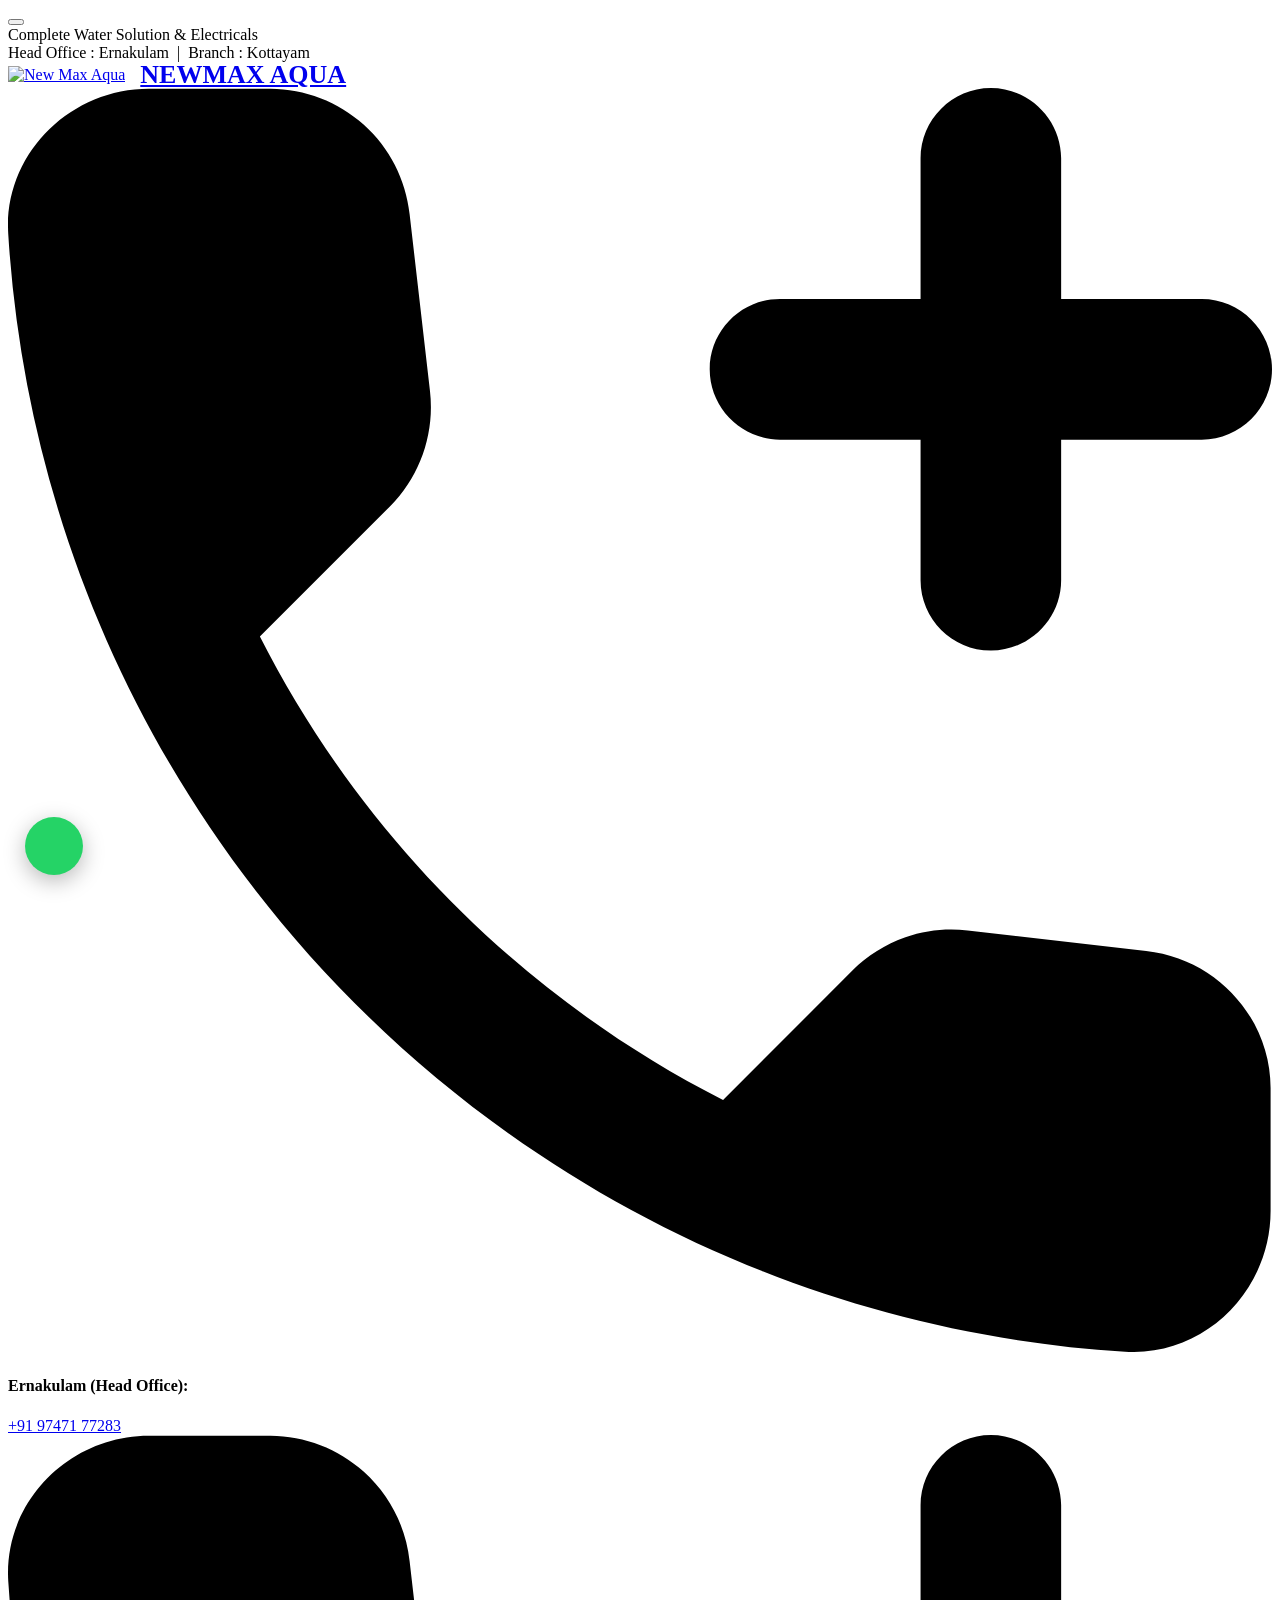
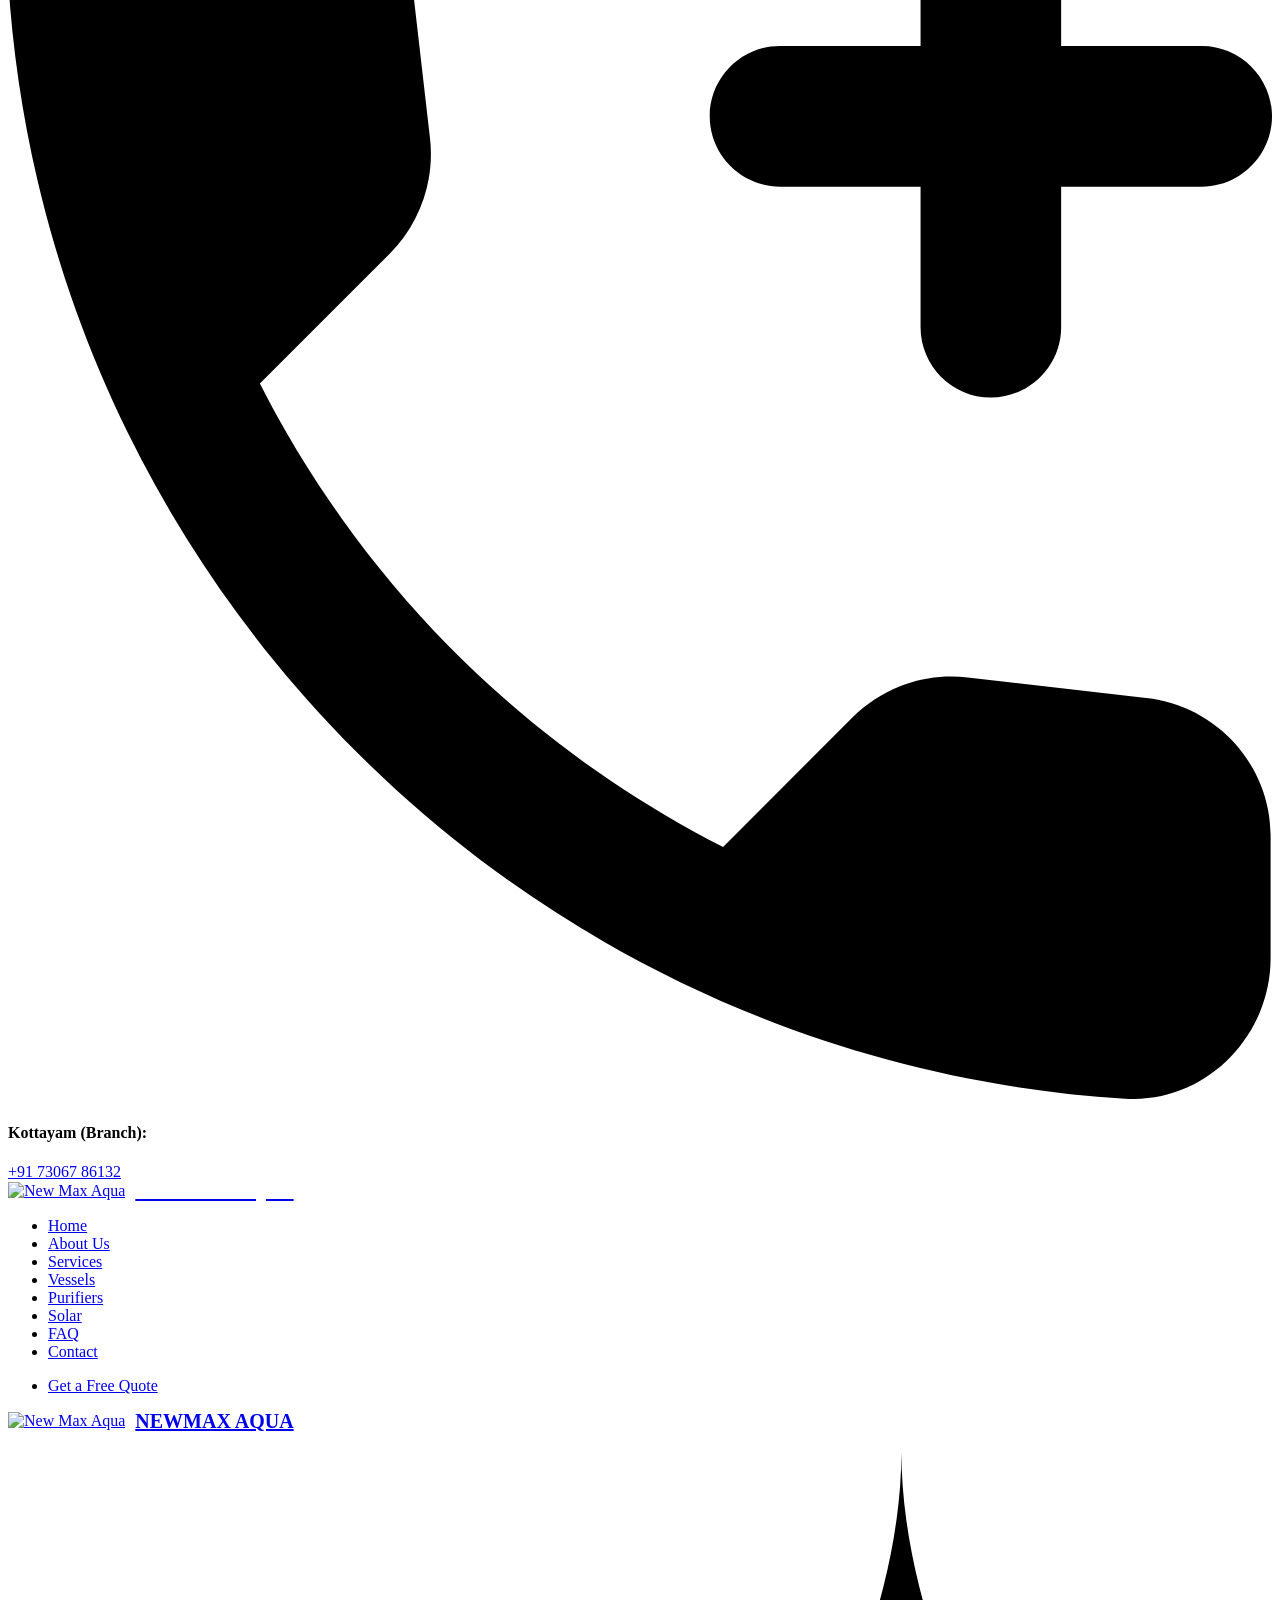
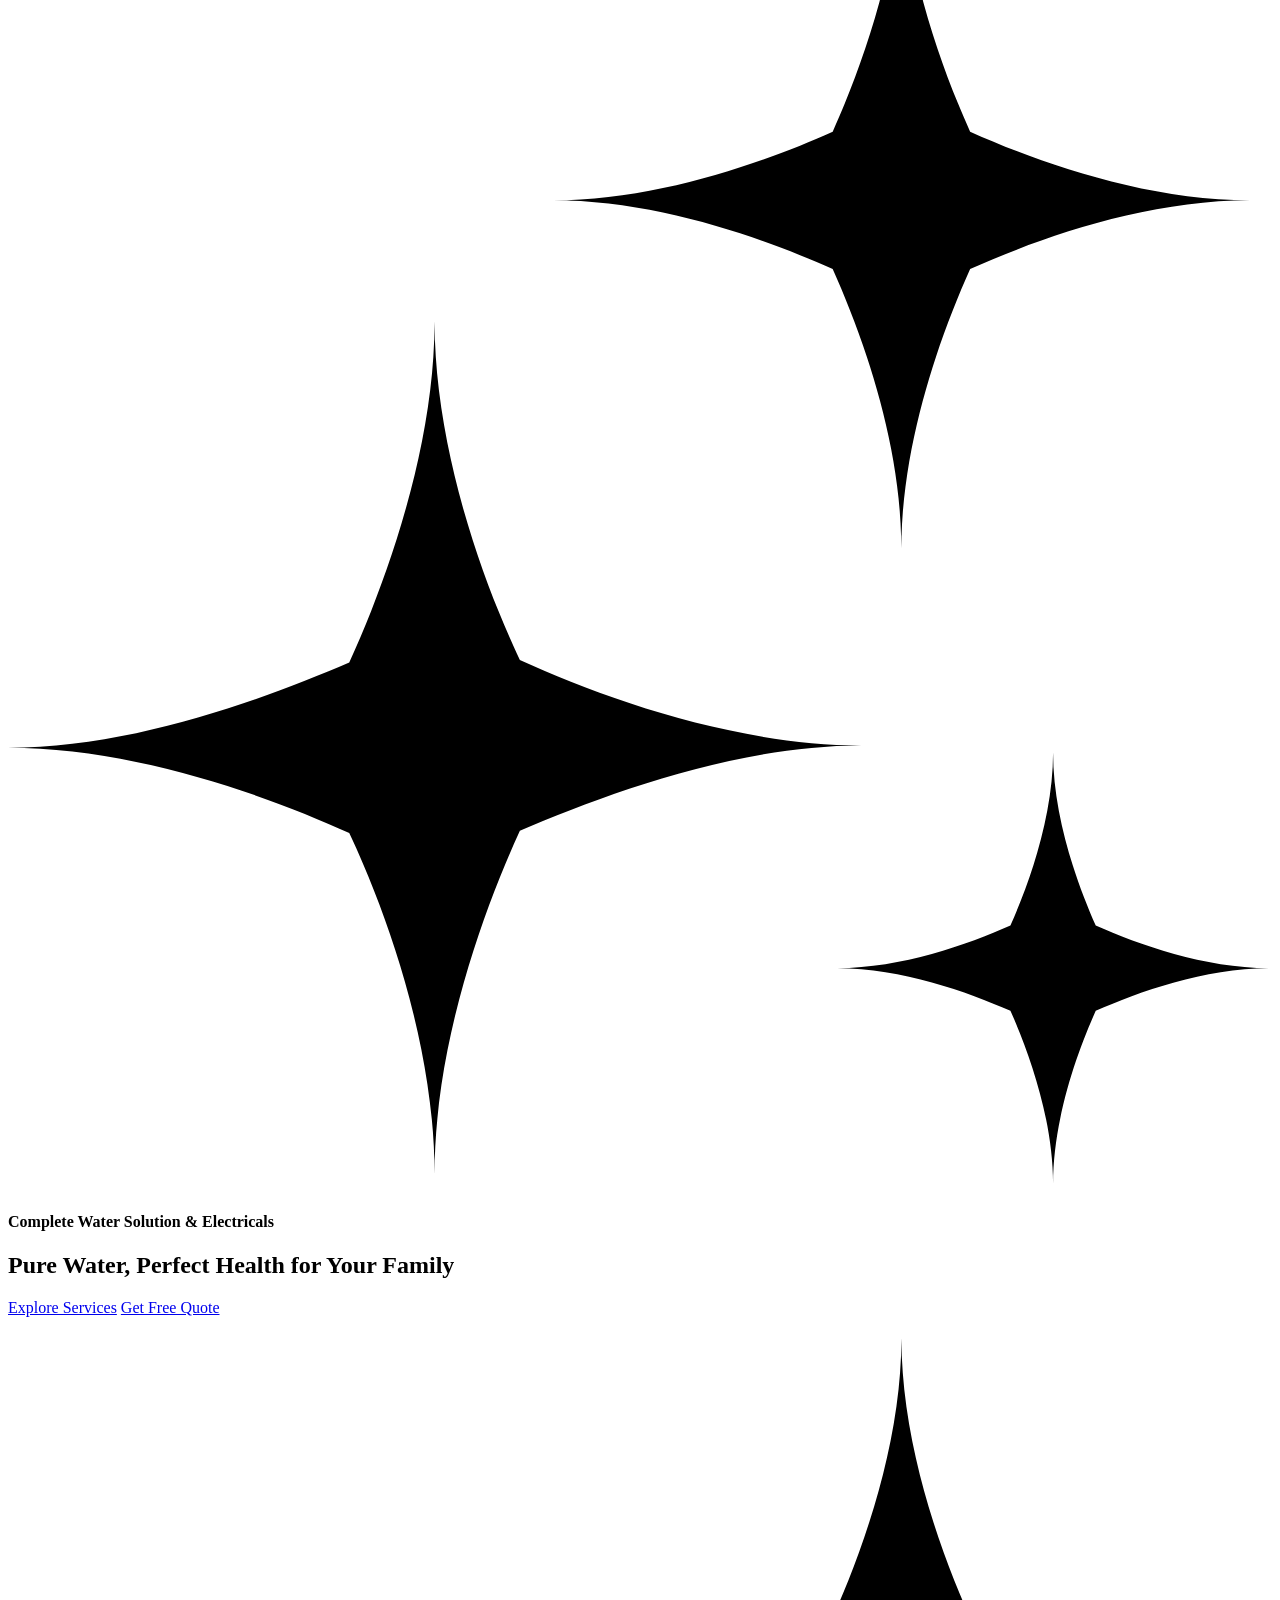
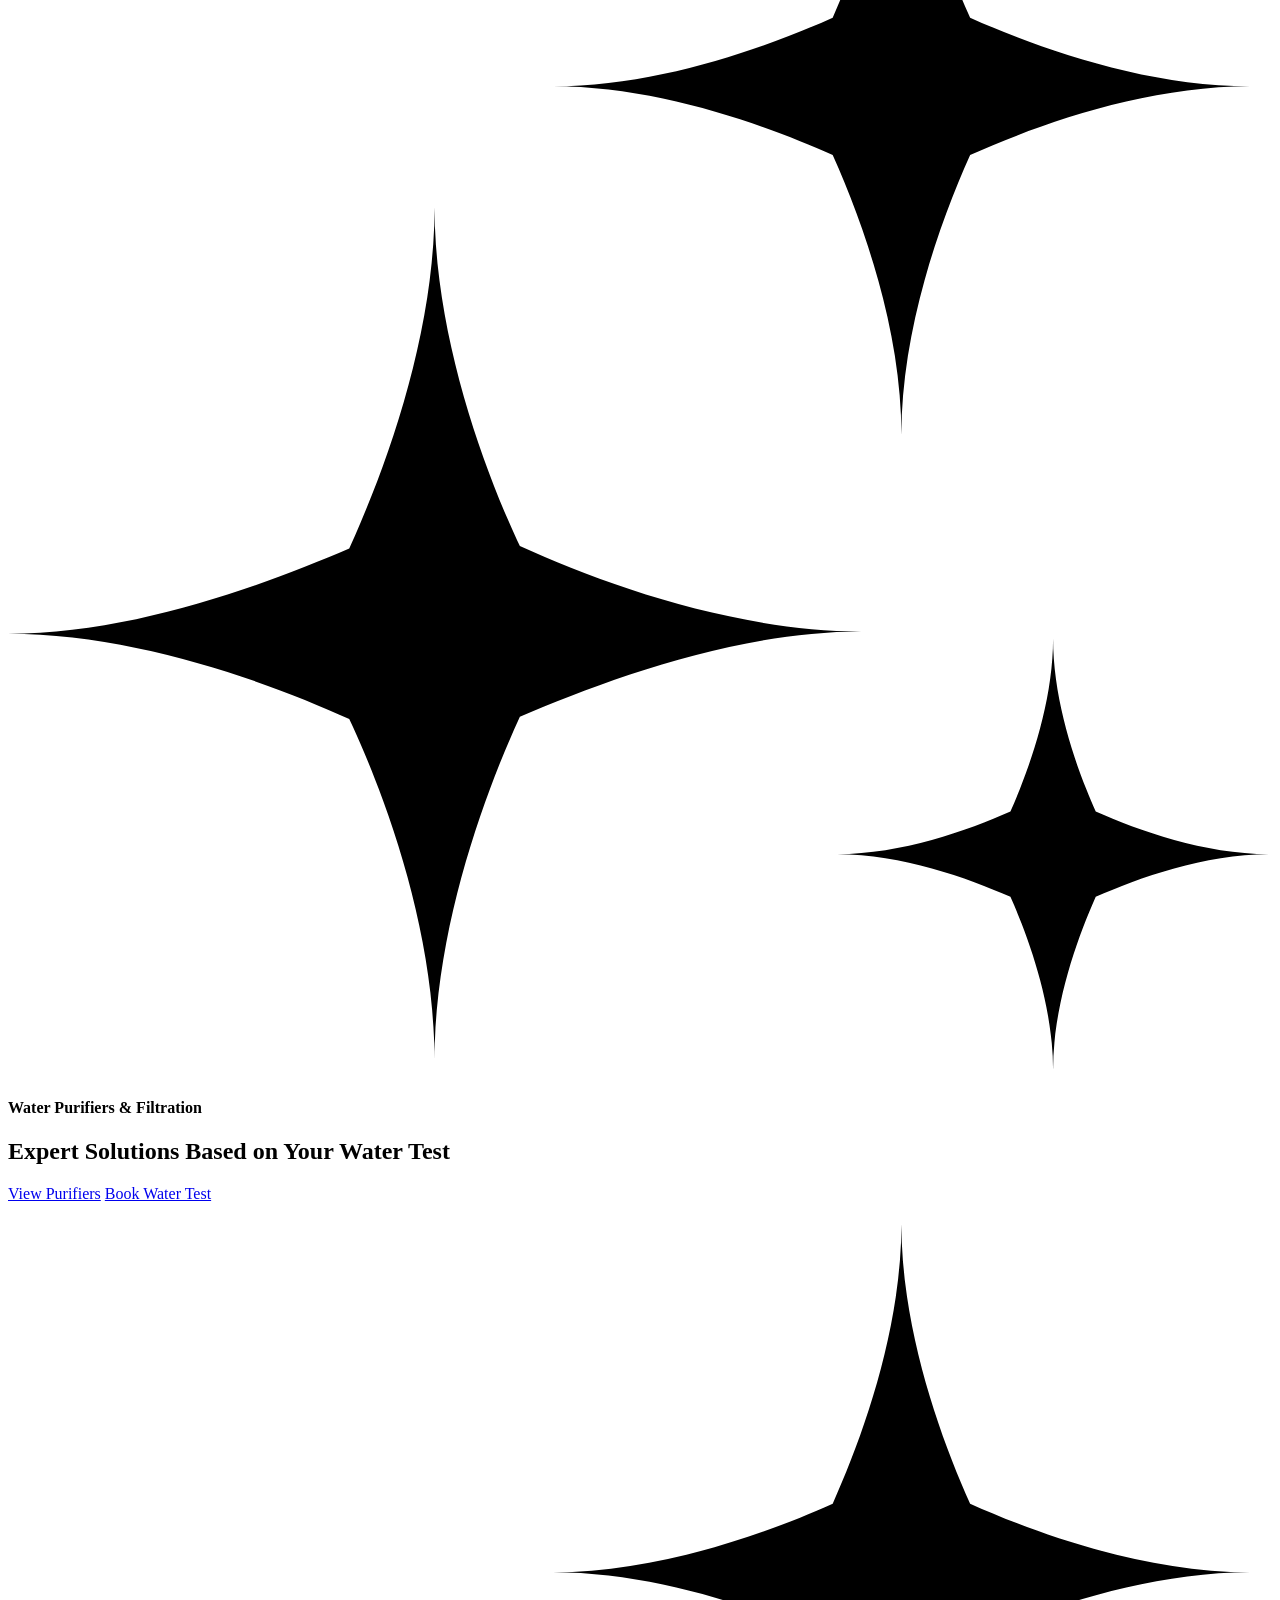
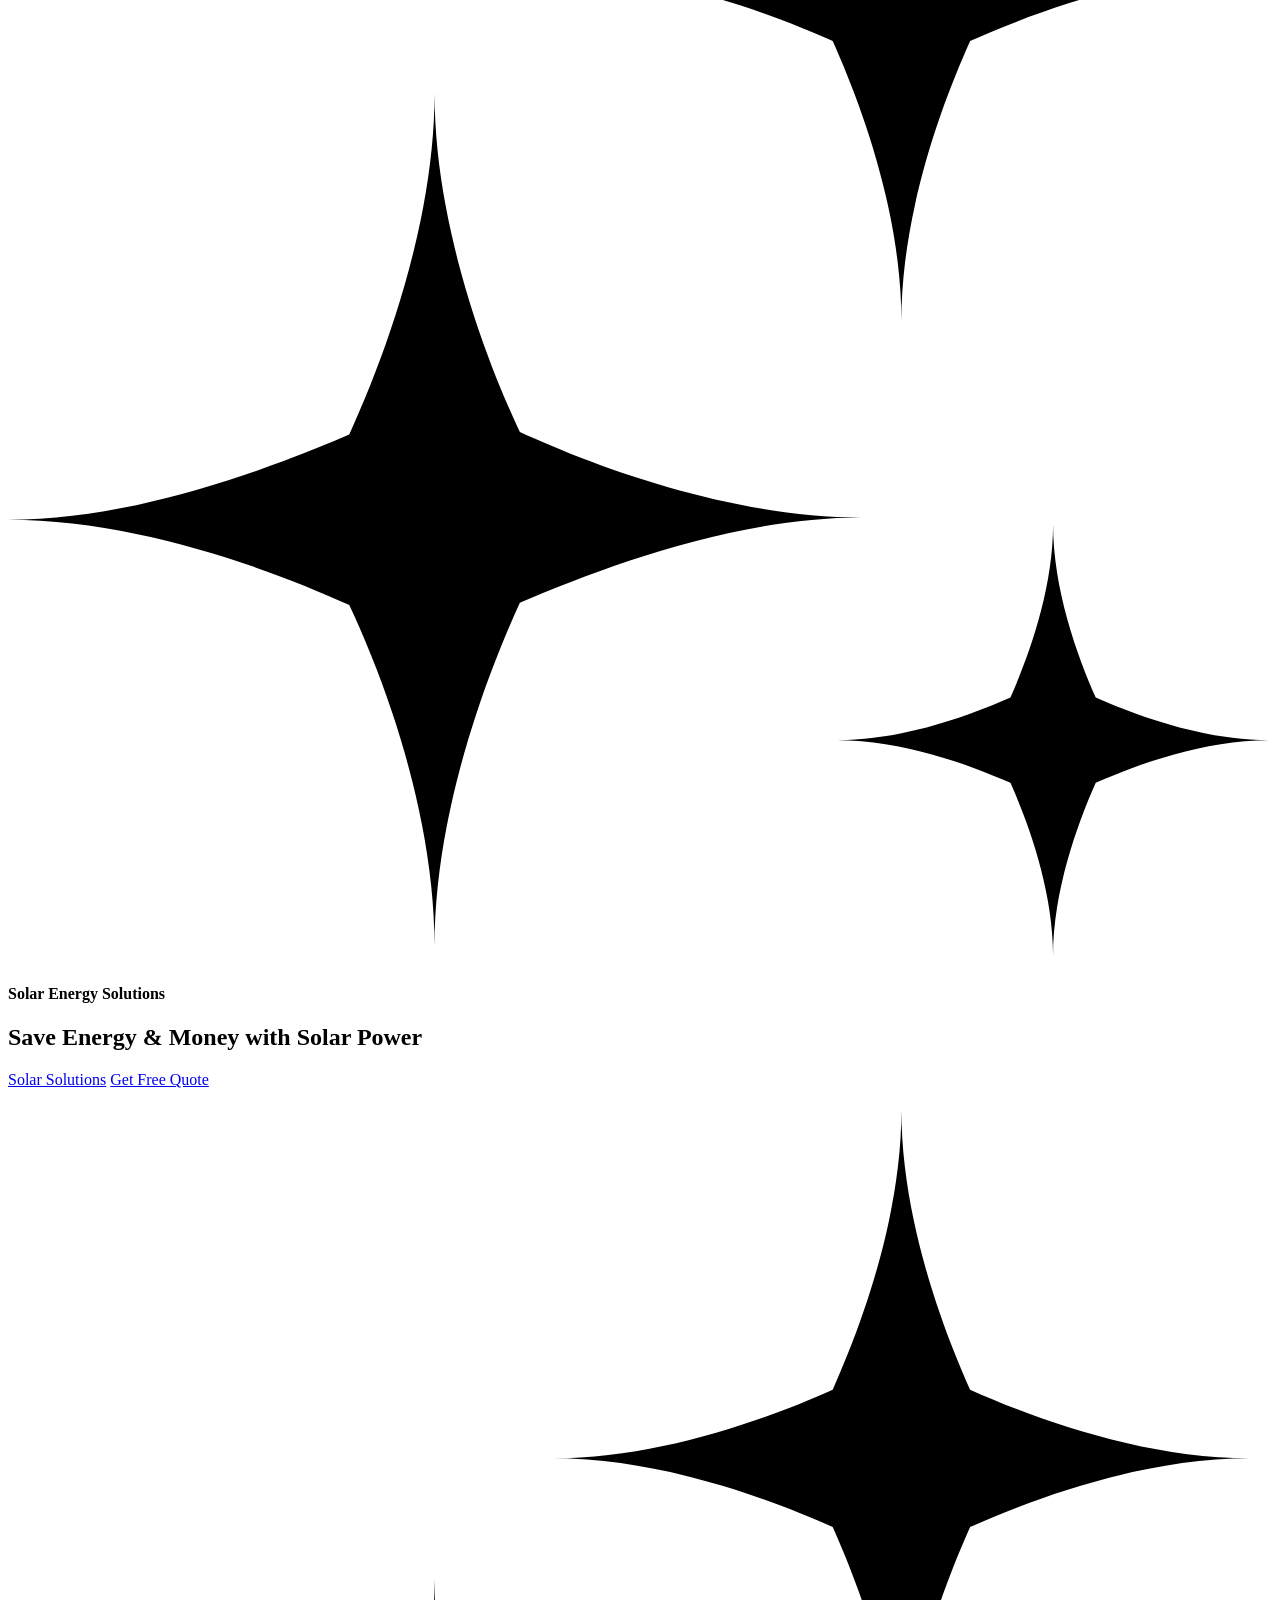
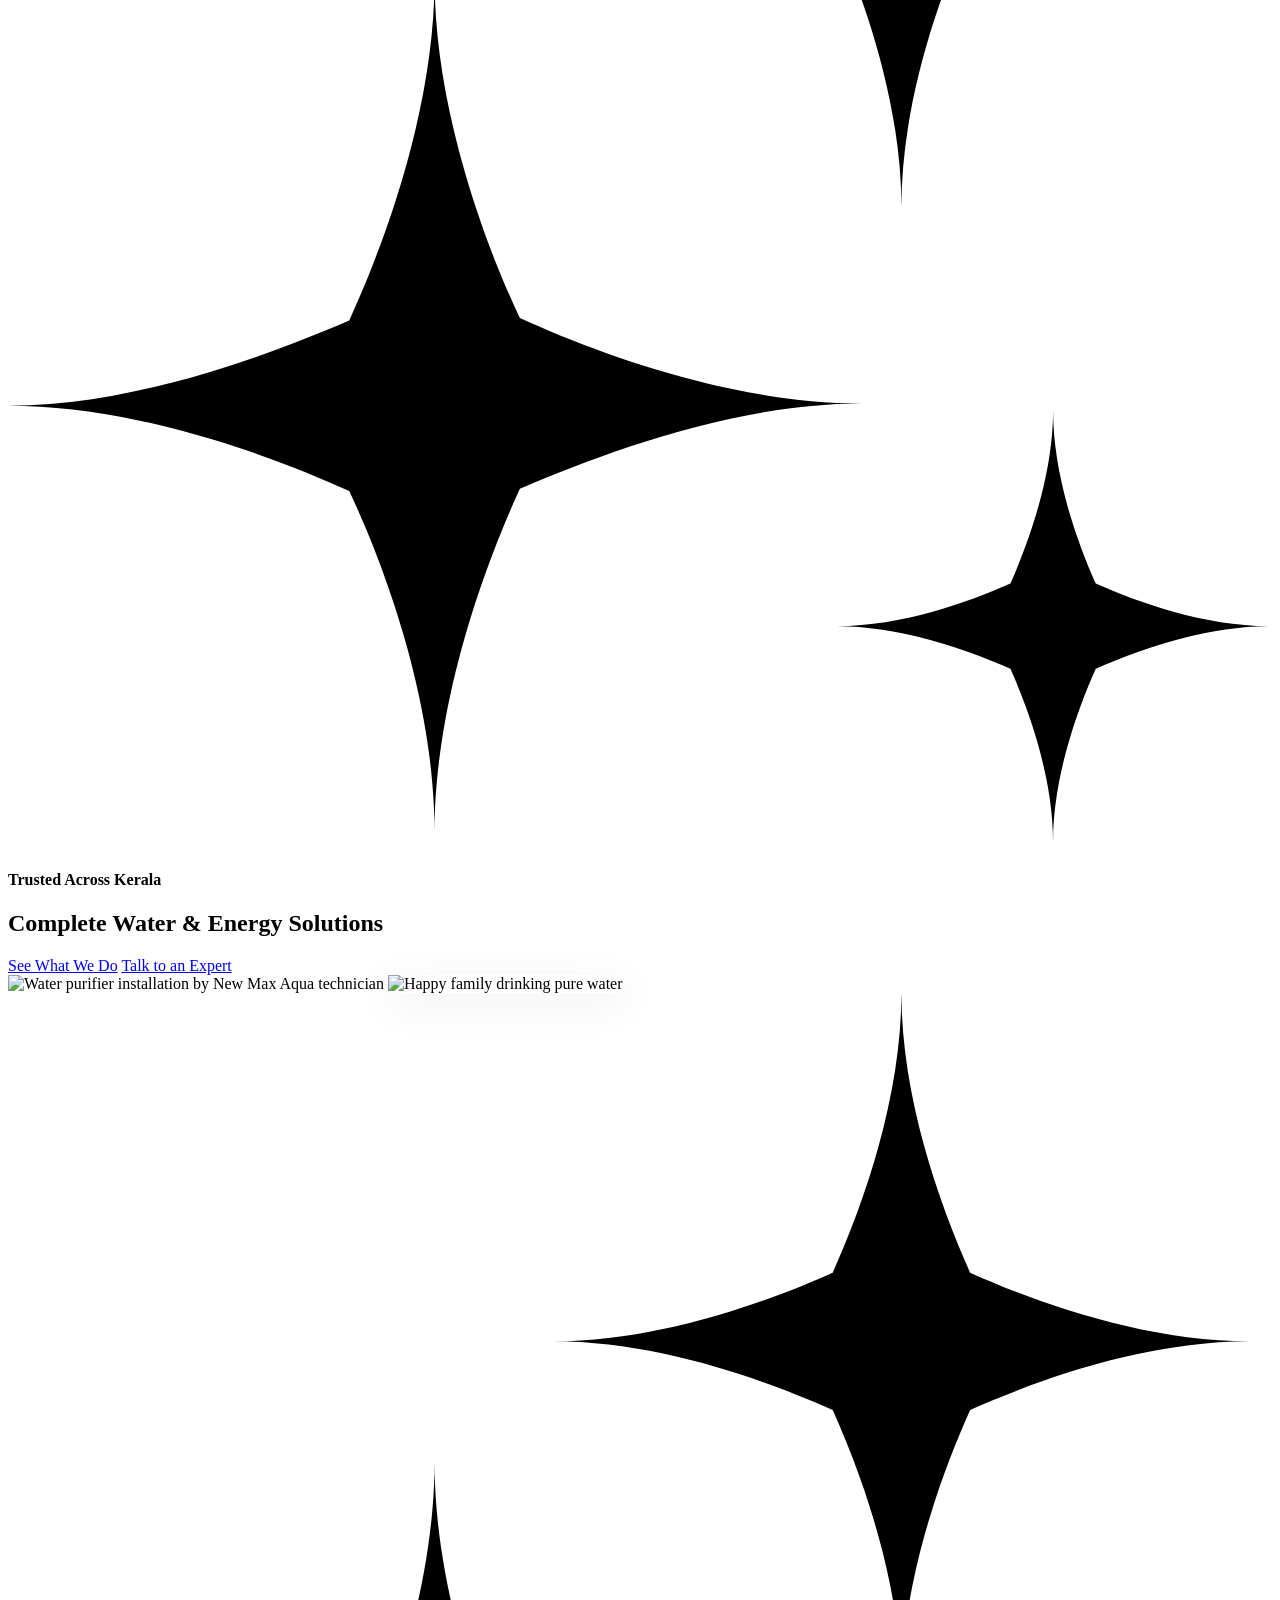
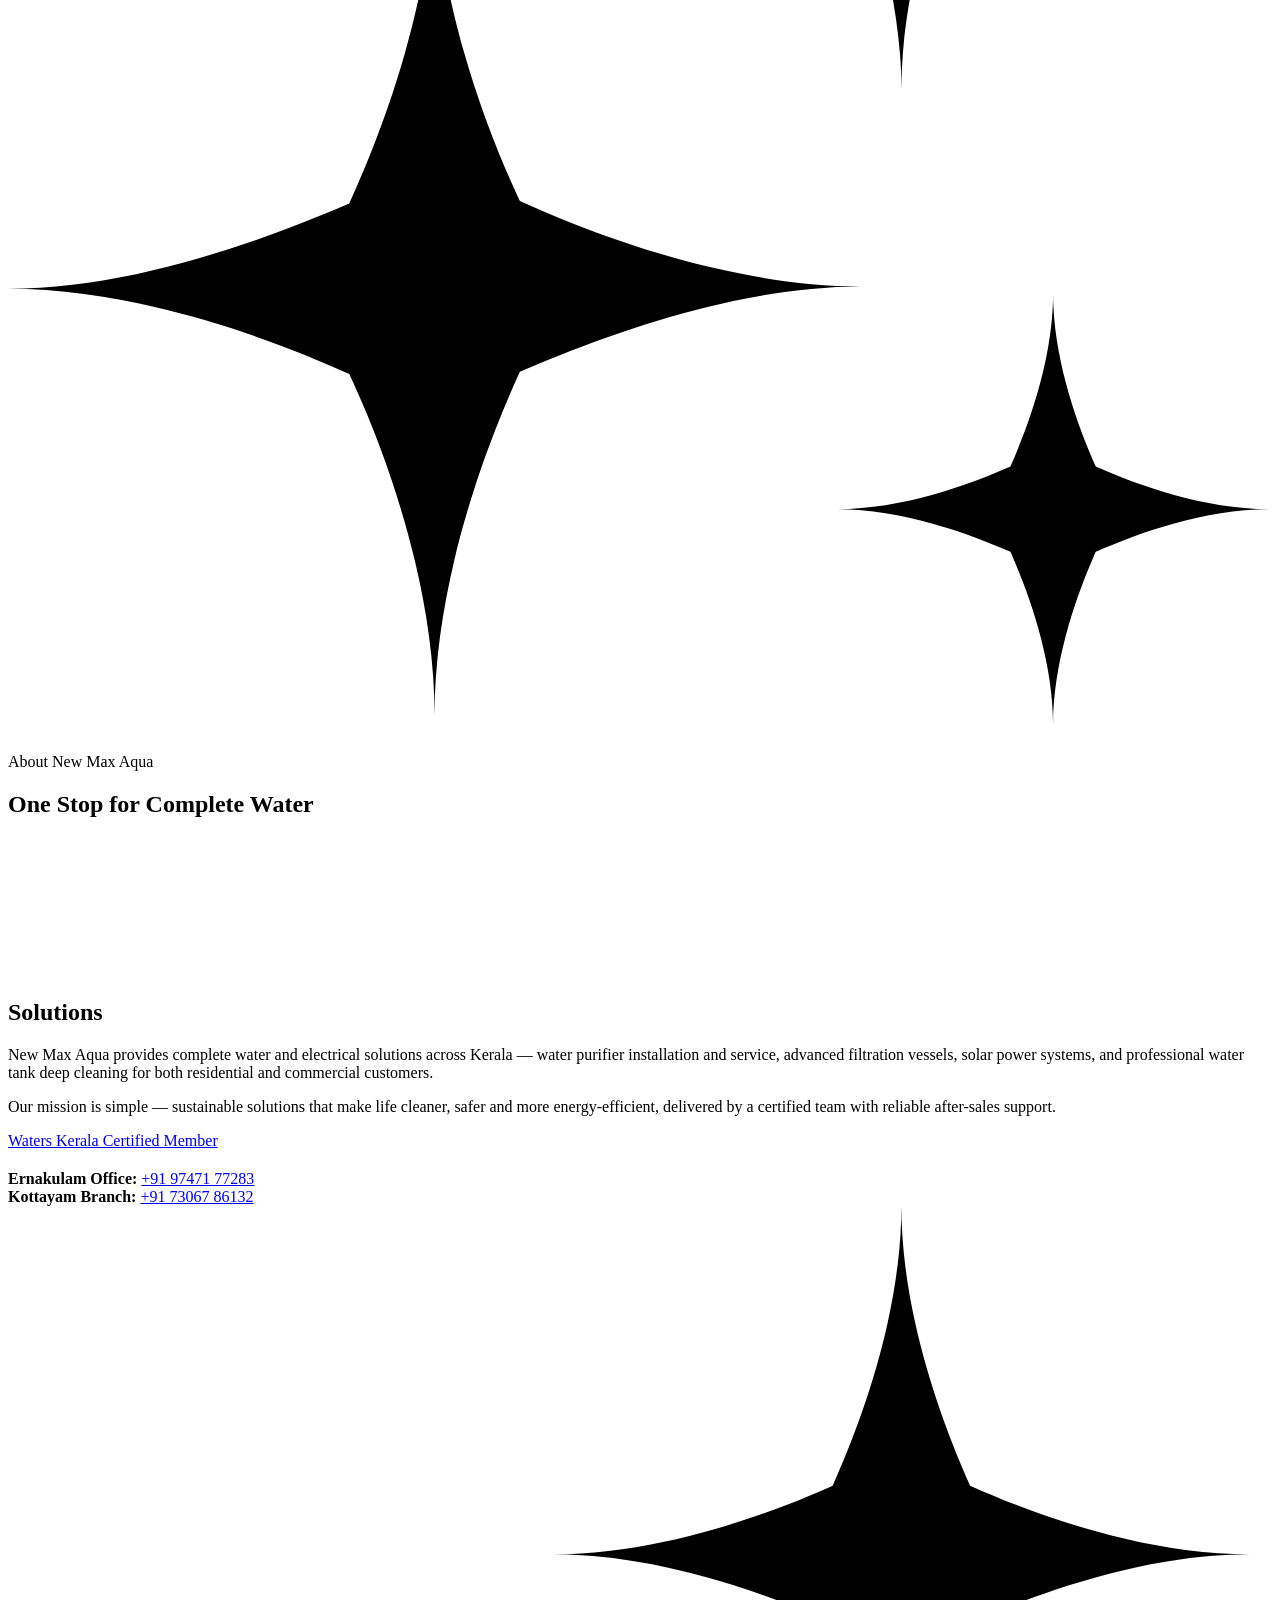
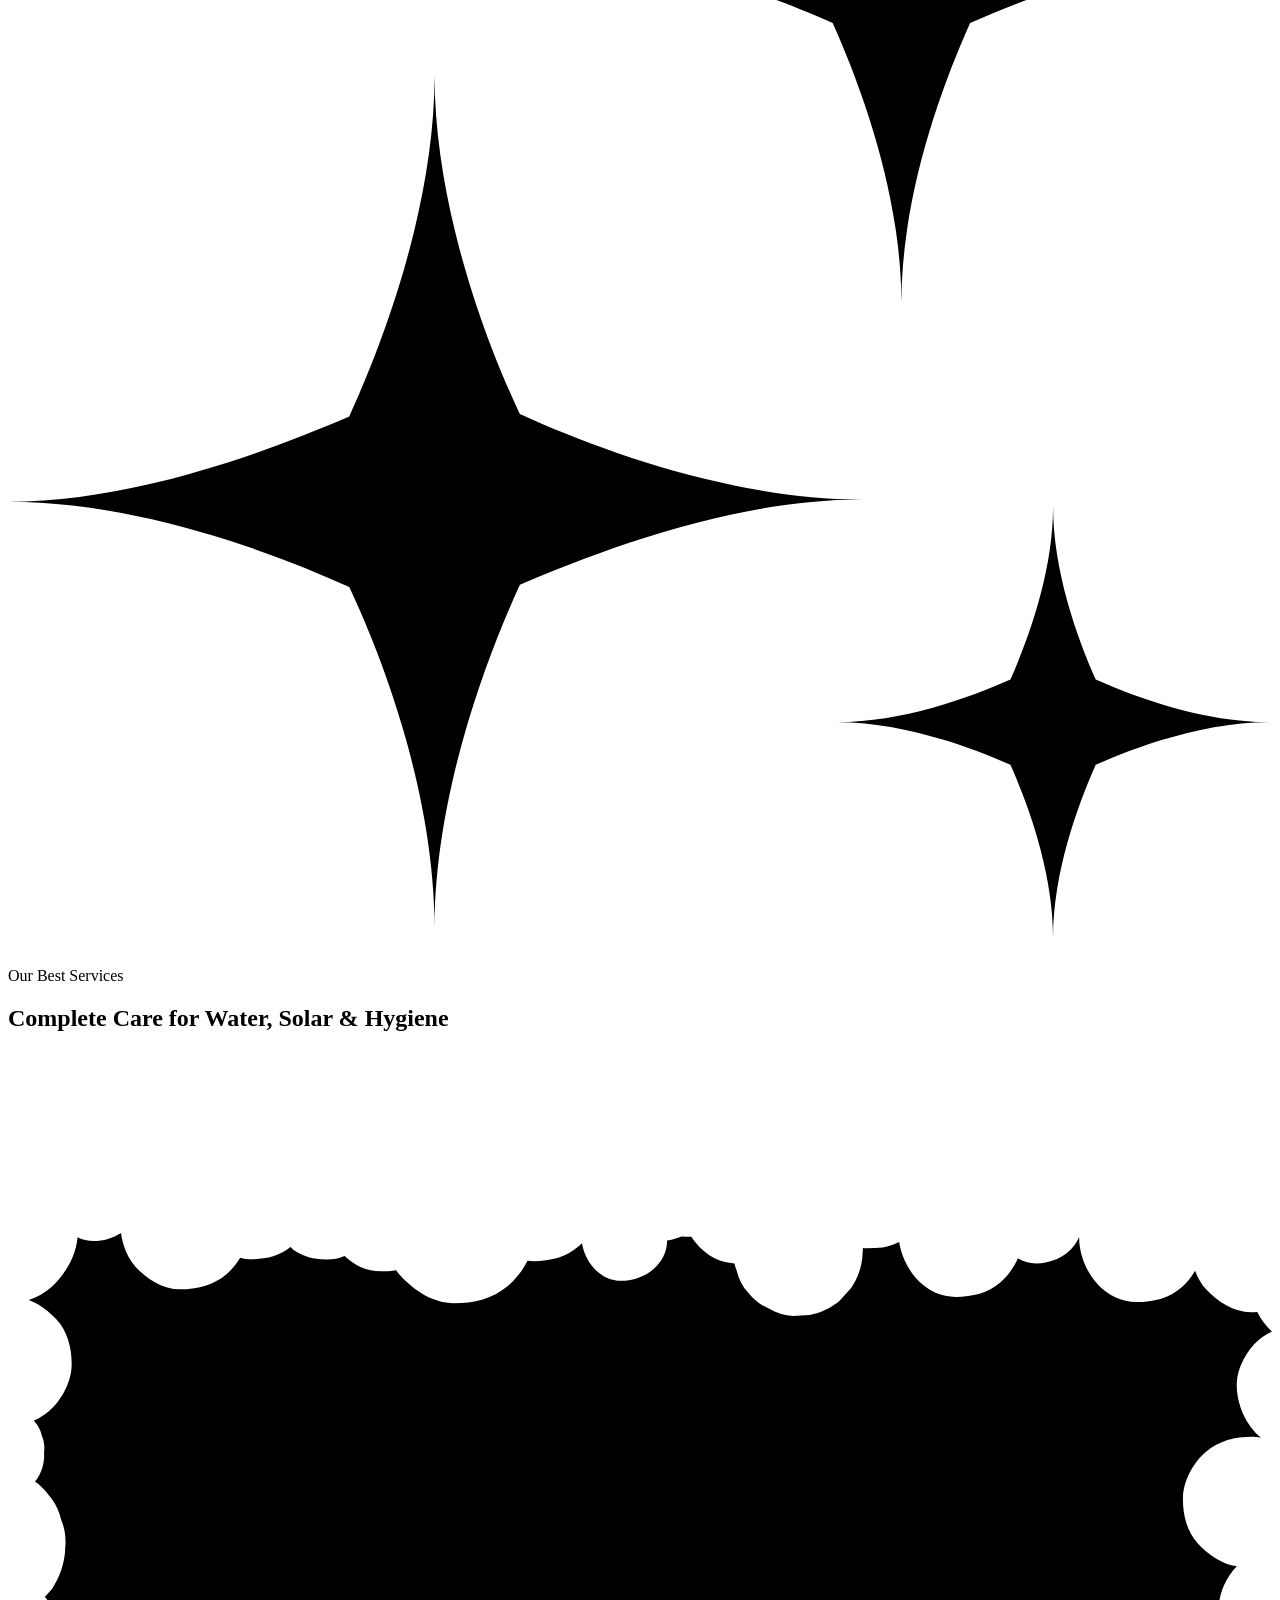
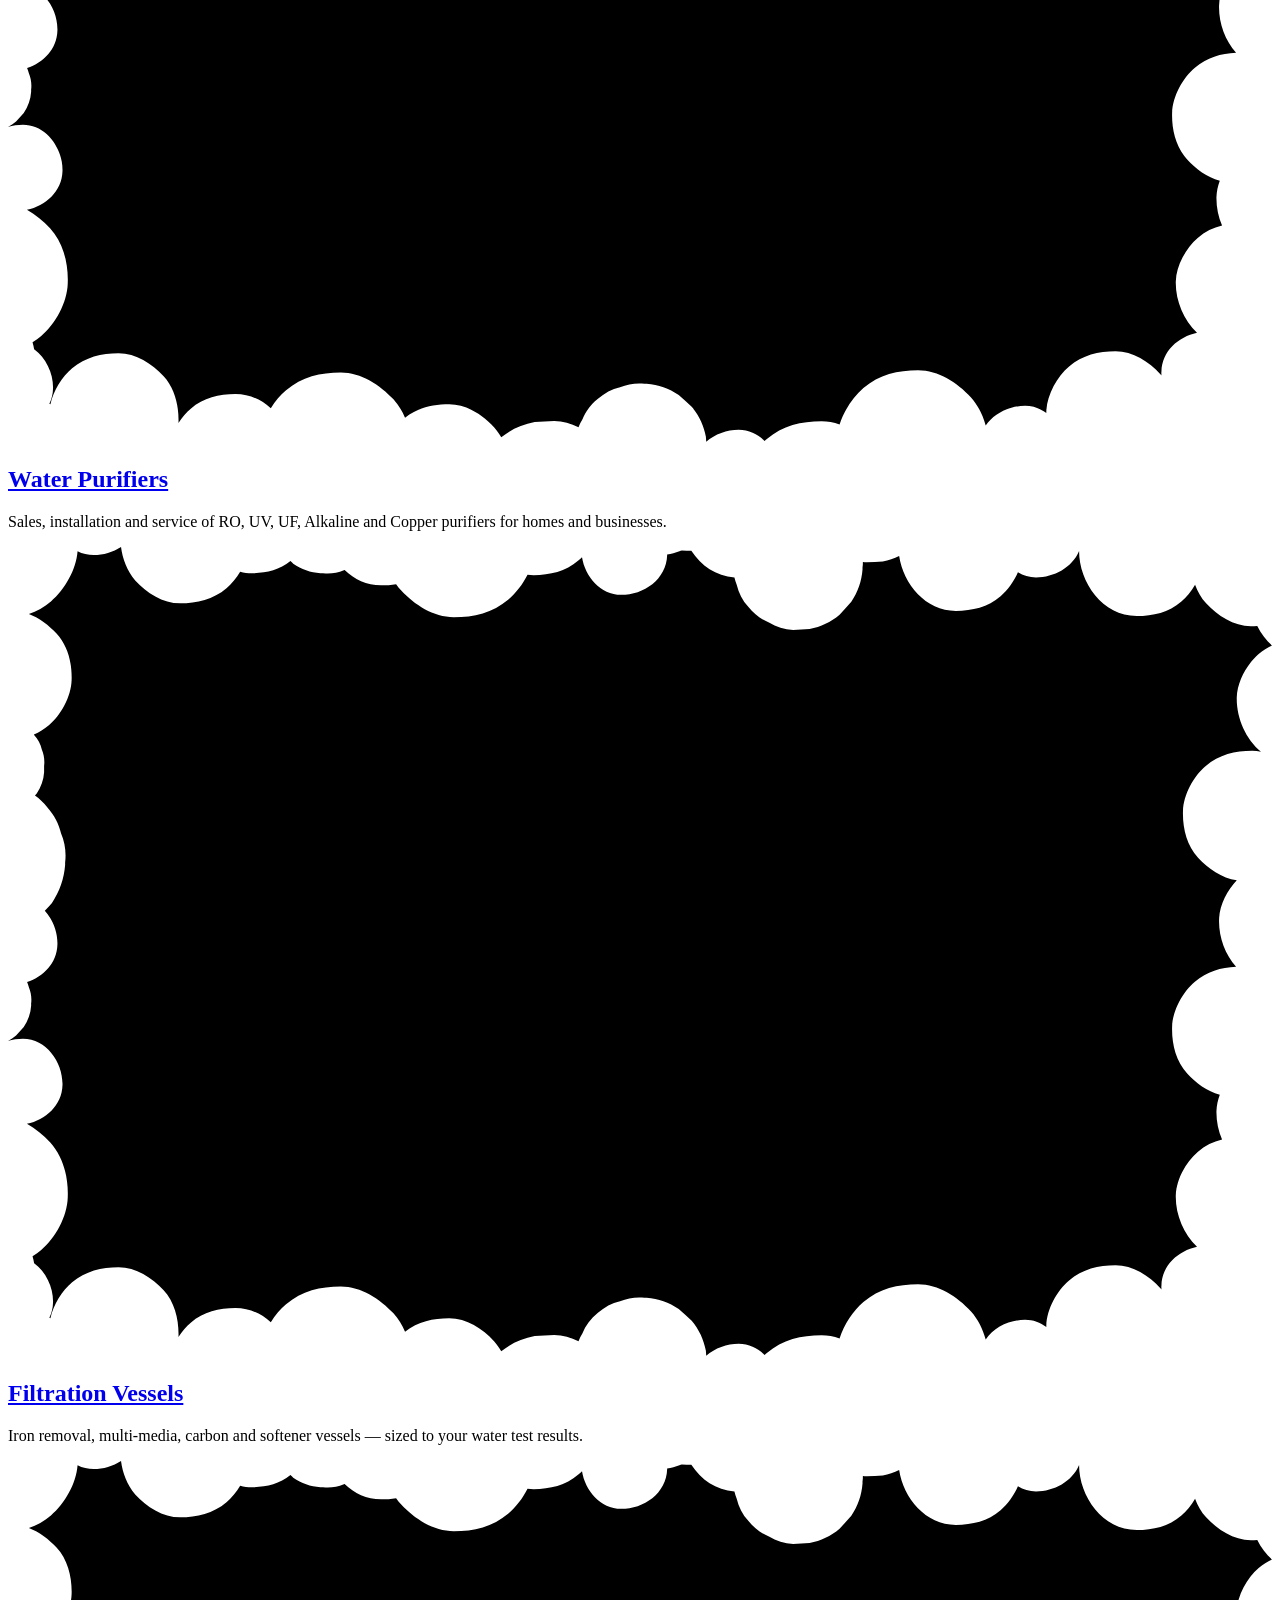
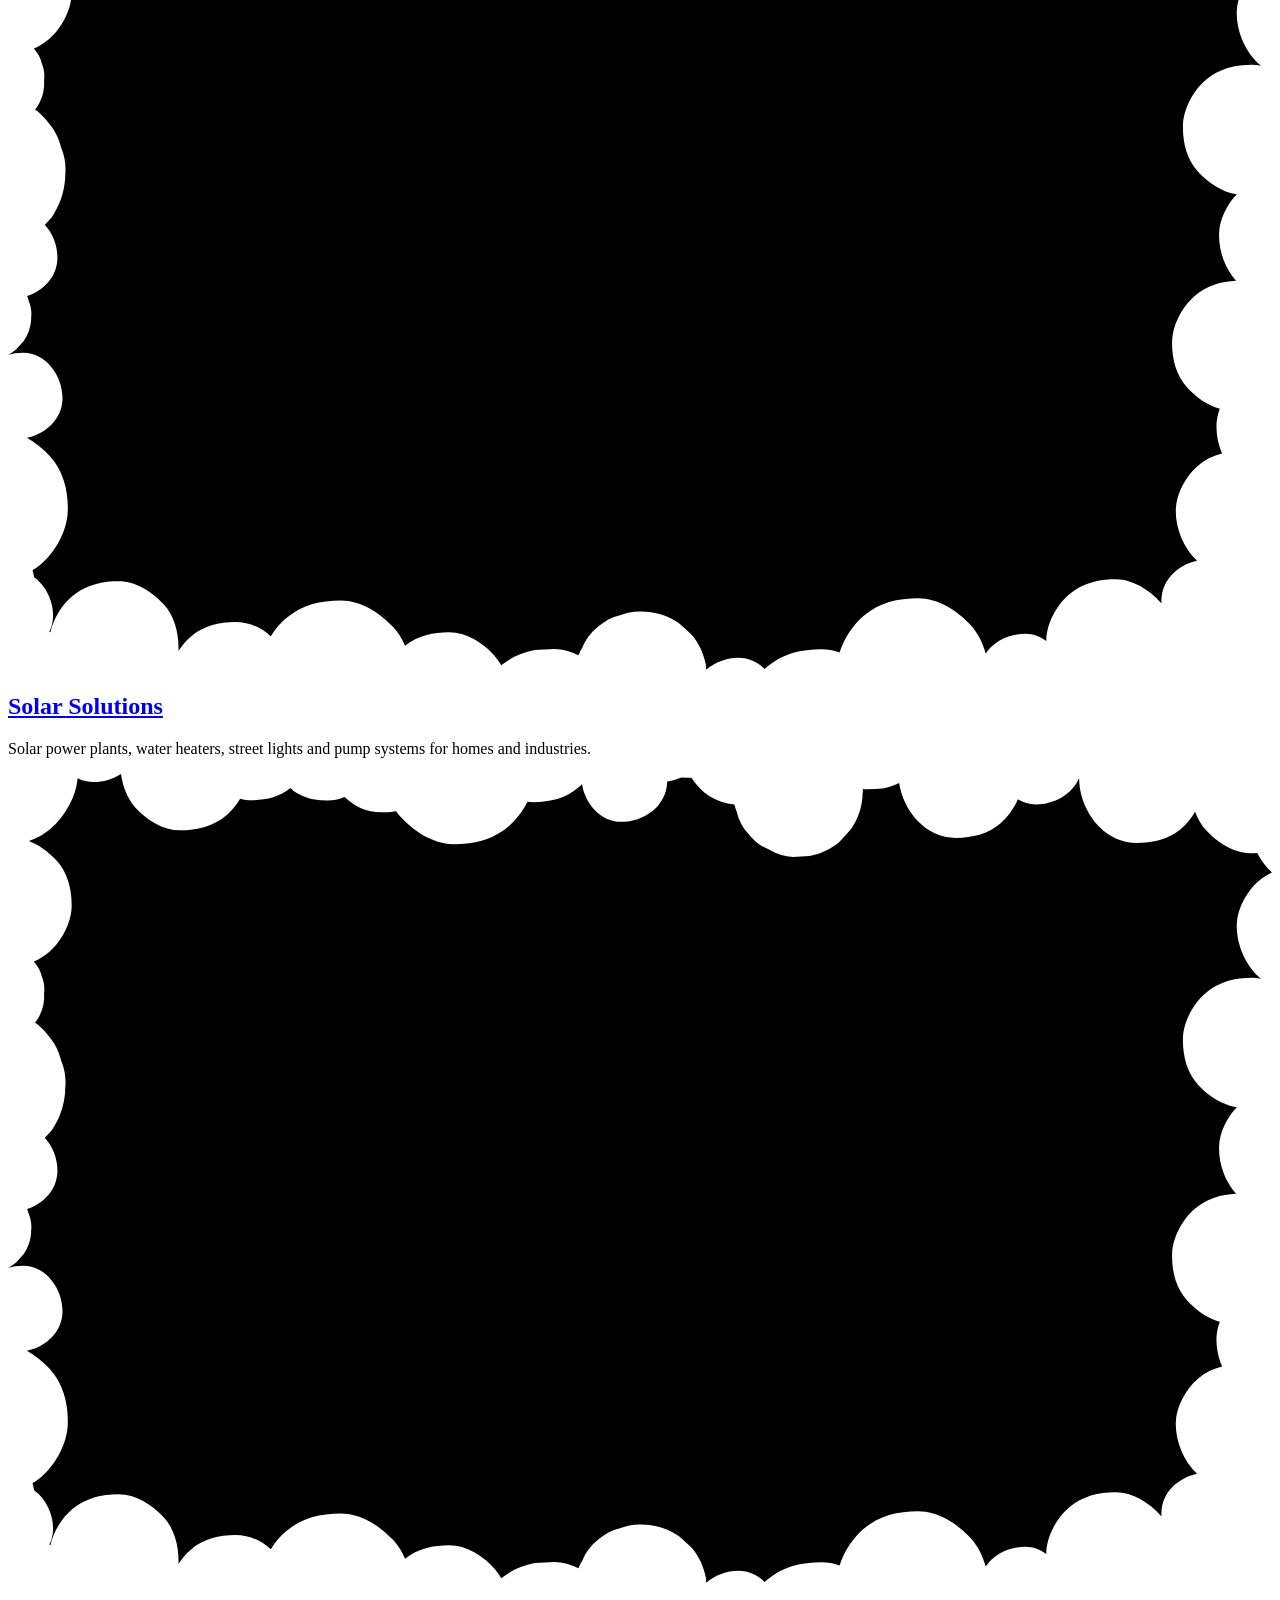
==== commit 3b4d7bd0: "feat: initialize main site scripts and slider functionality with Slick carousel configuration" ====
--- a/index.html
+++ b/index.html
@@ -156,15 +156,6 @@
 
 <body>
 
-    <!--Preloader-->
-    <div id="preloader">
-        <div id="loader" class="loader">
-            <div class="loader-container">
-                <div class="loader-icon"><img src="assets/img/Aqua/Assets/logonew/logo.png" alt="New Max Aqua"></div>
-            </div>
-        </div>
-    </div>
-    <!--Preloader-end -->
 
     <!-- svg symbols -->
     <svg width="0" height="0" style="position:absolute" aria-hidden="true" xmlns="http://www.w3.org/2000/svg">
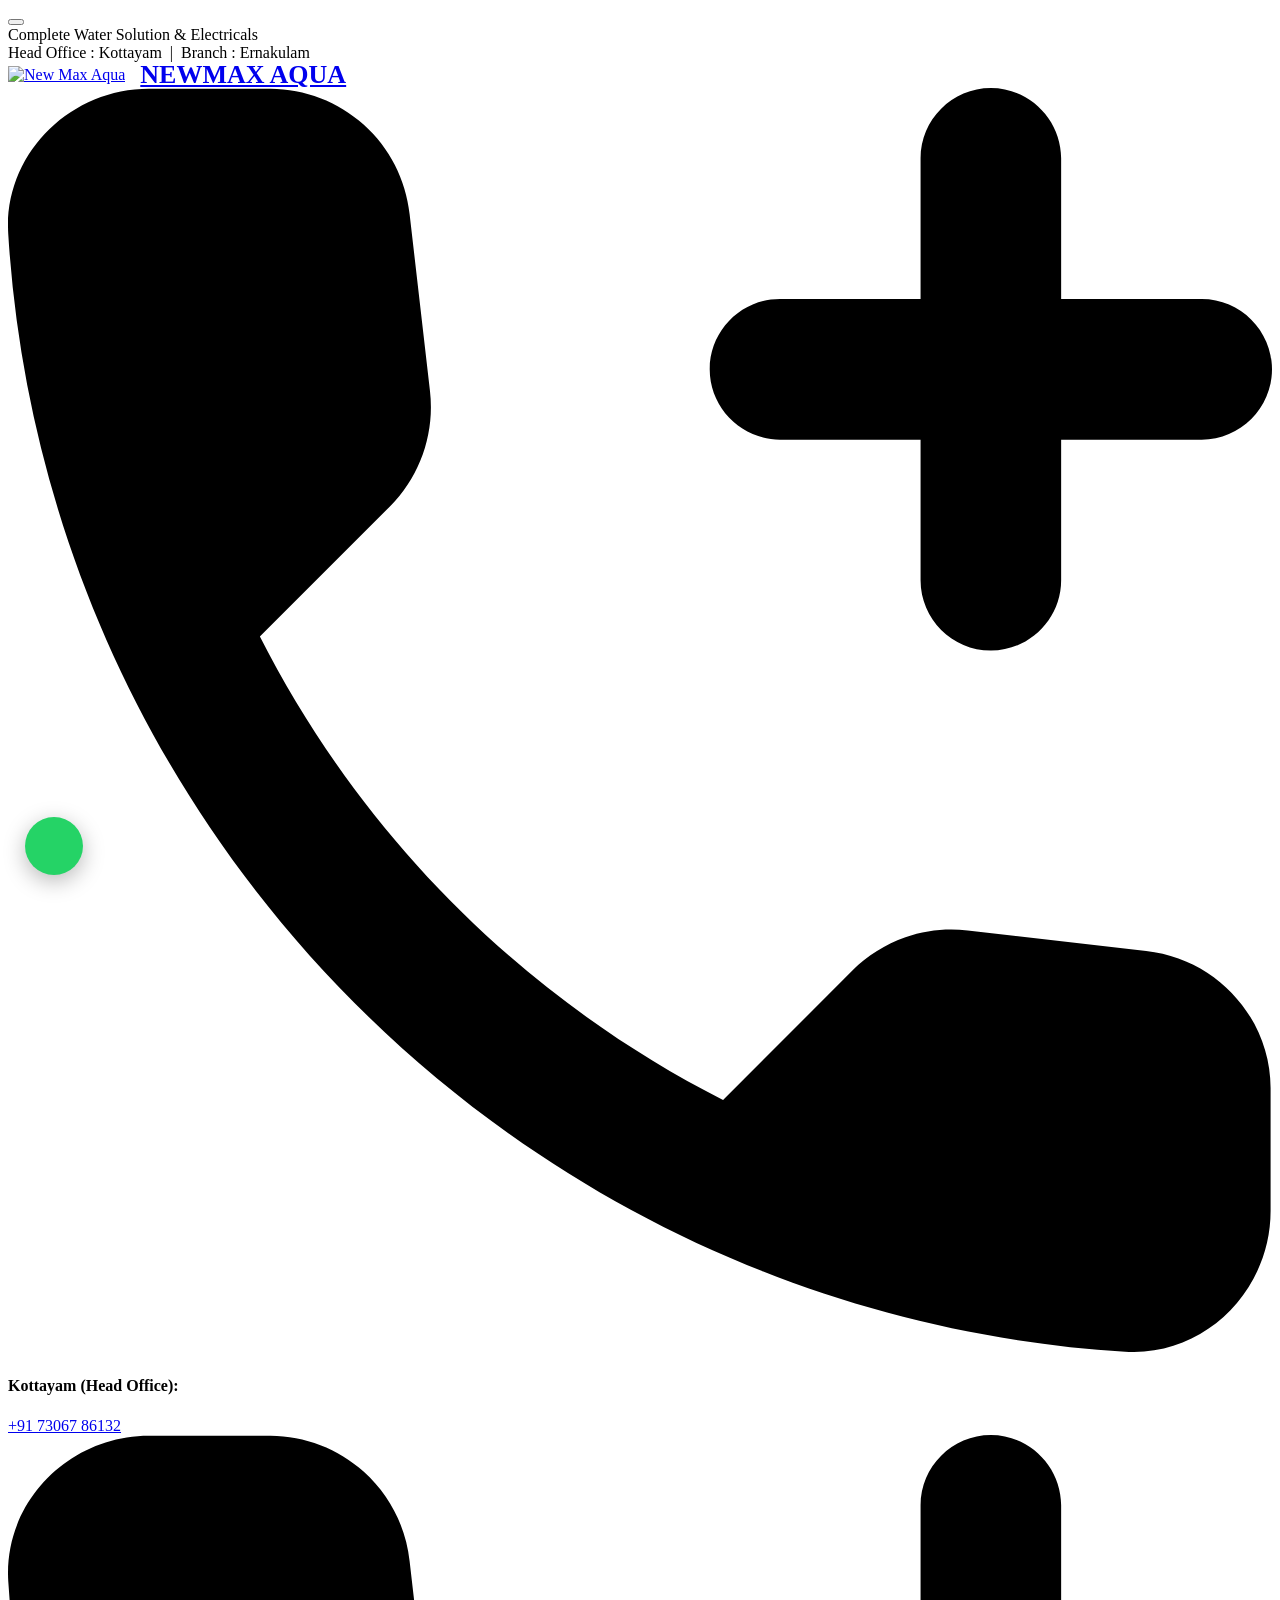
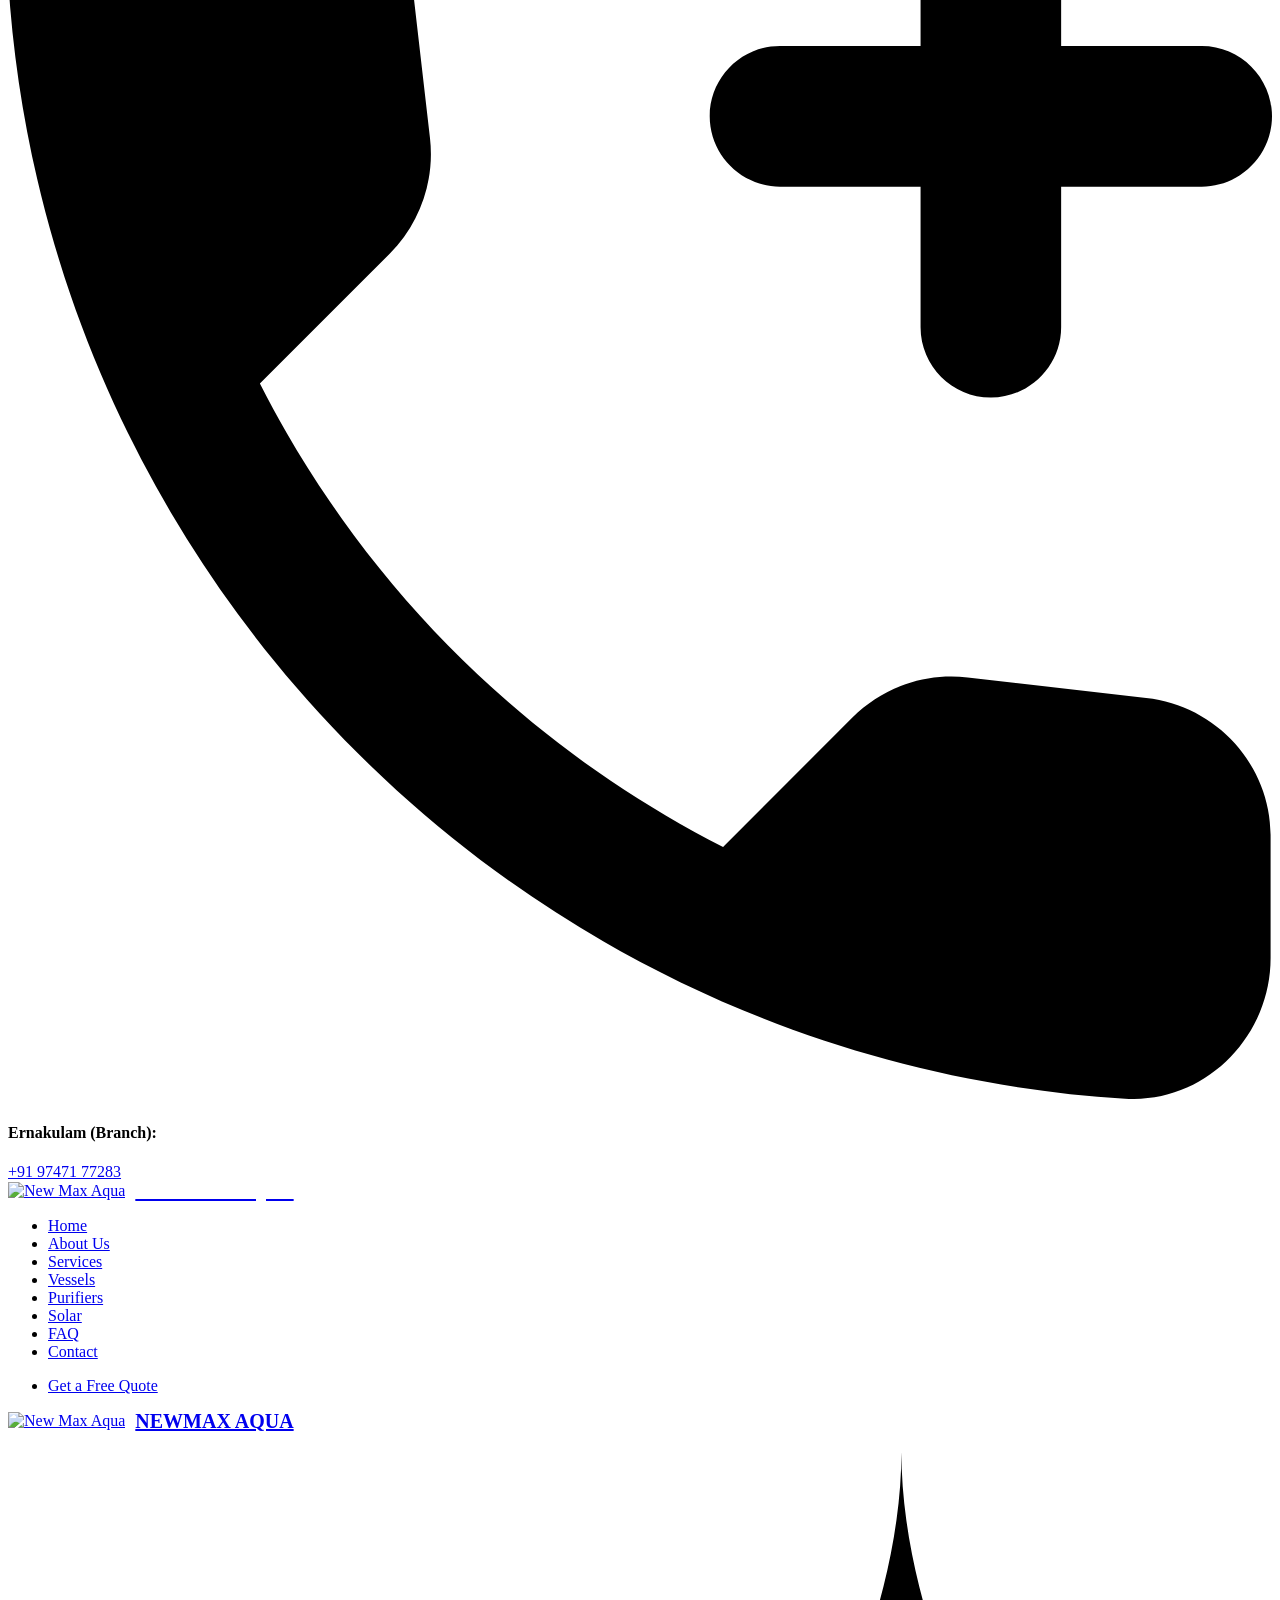
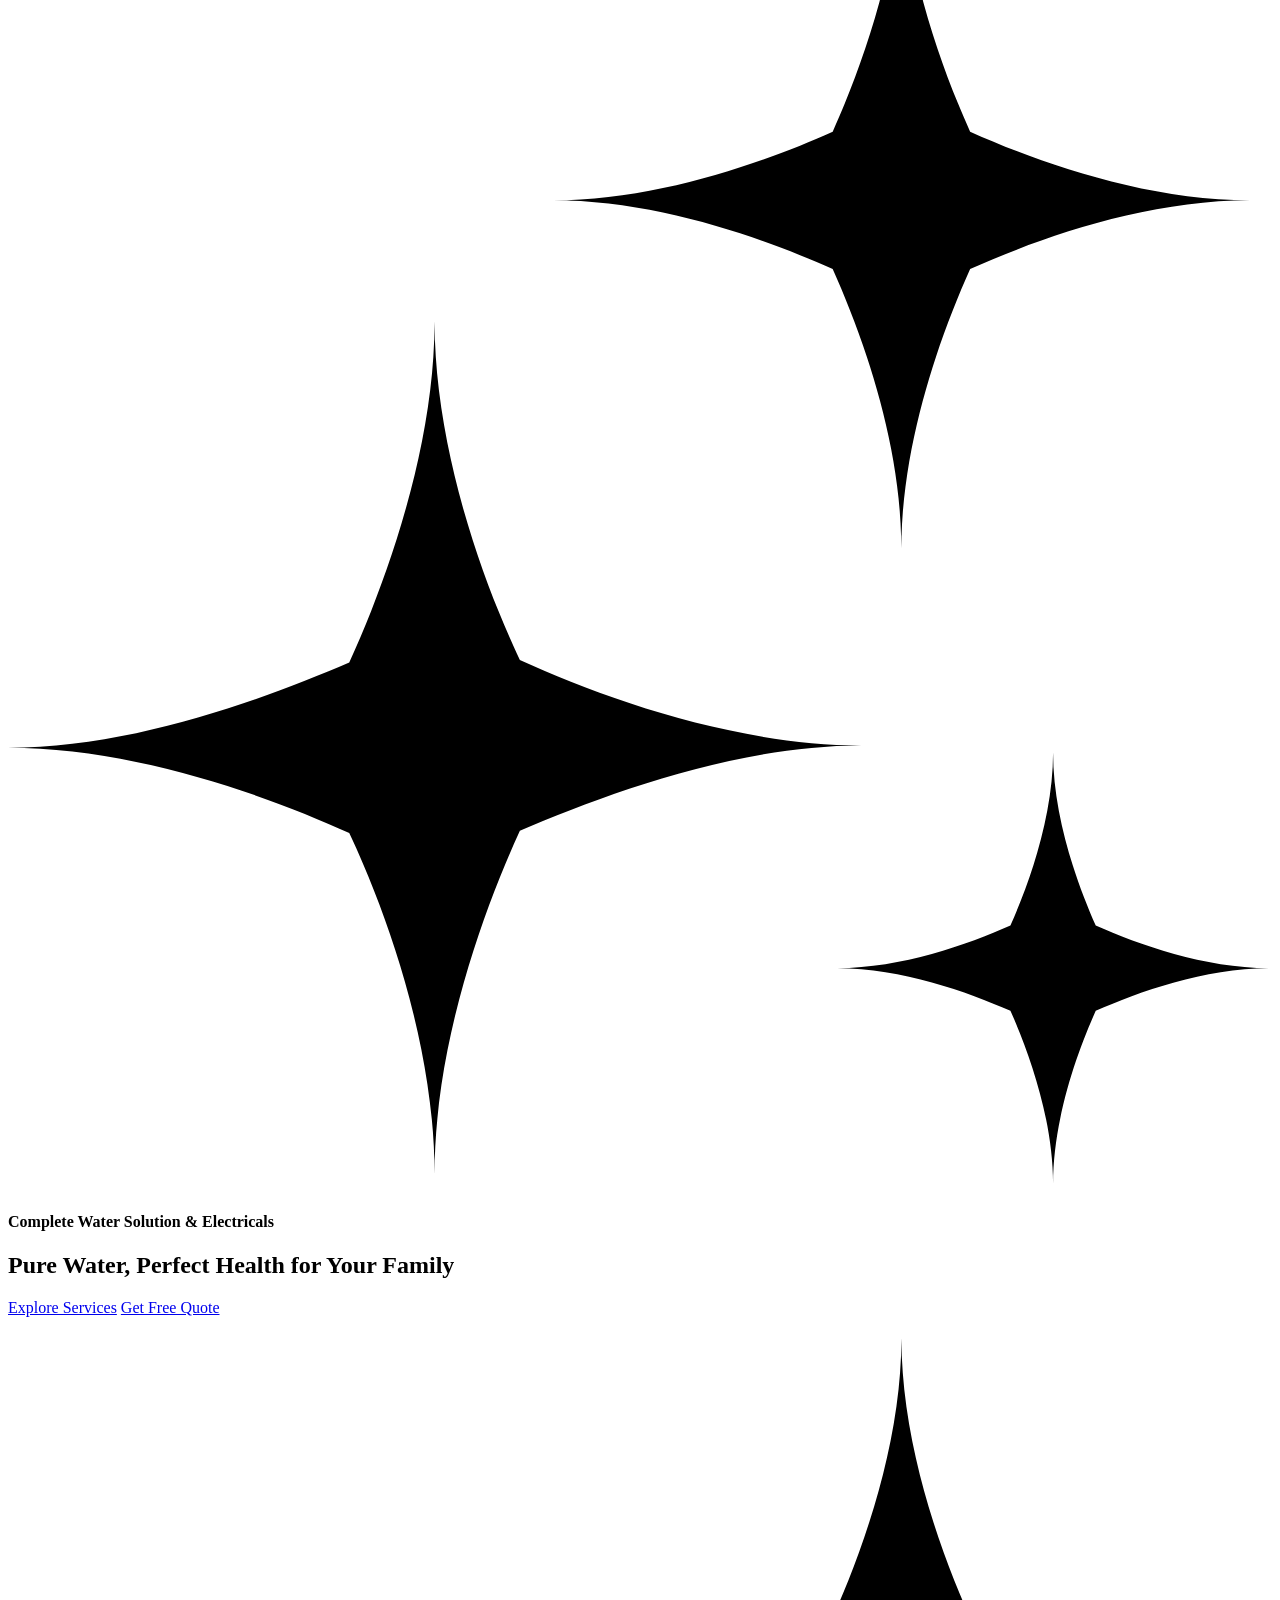
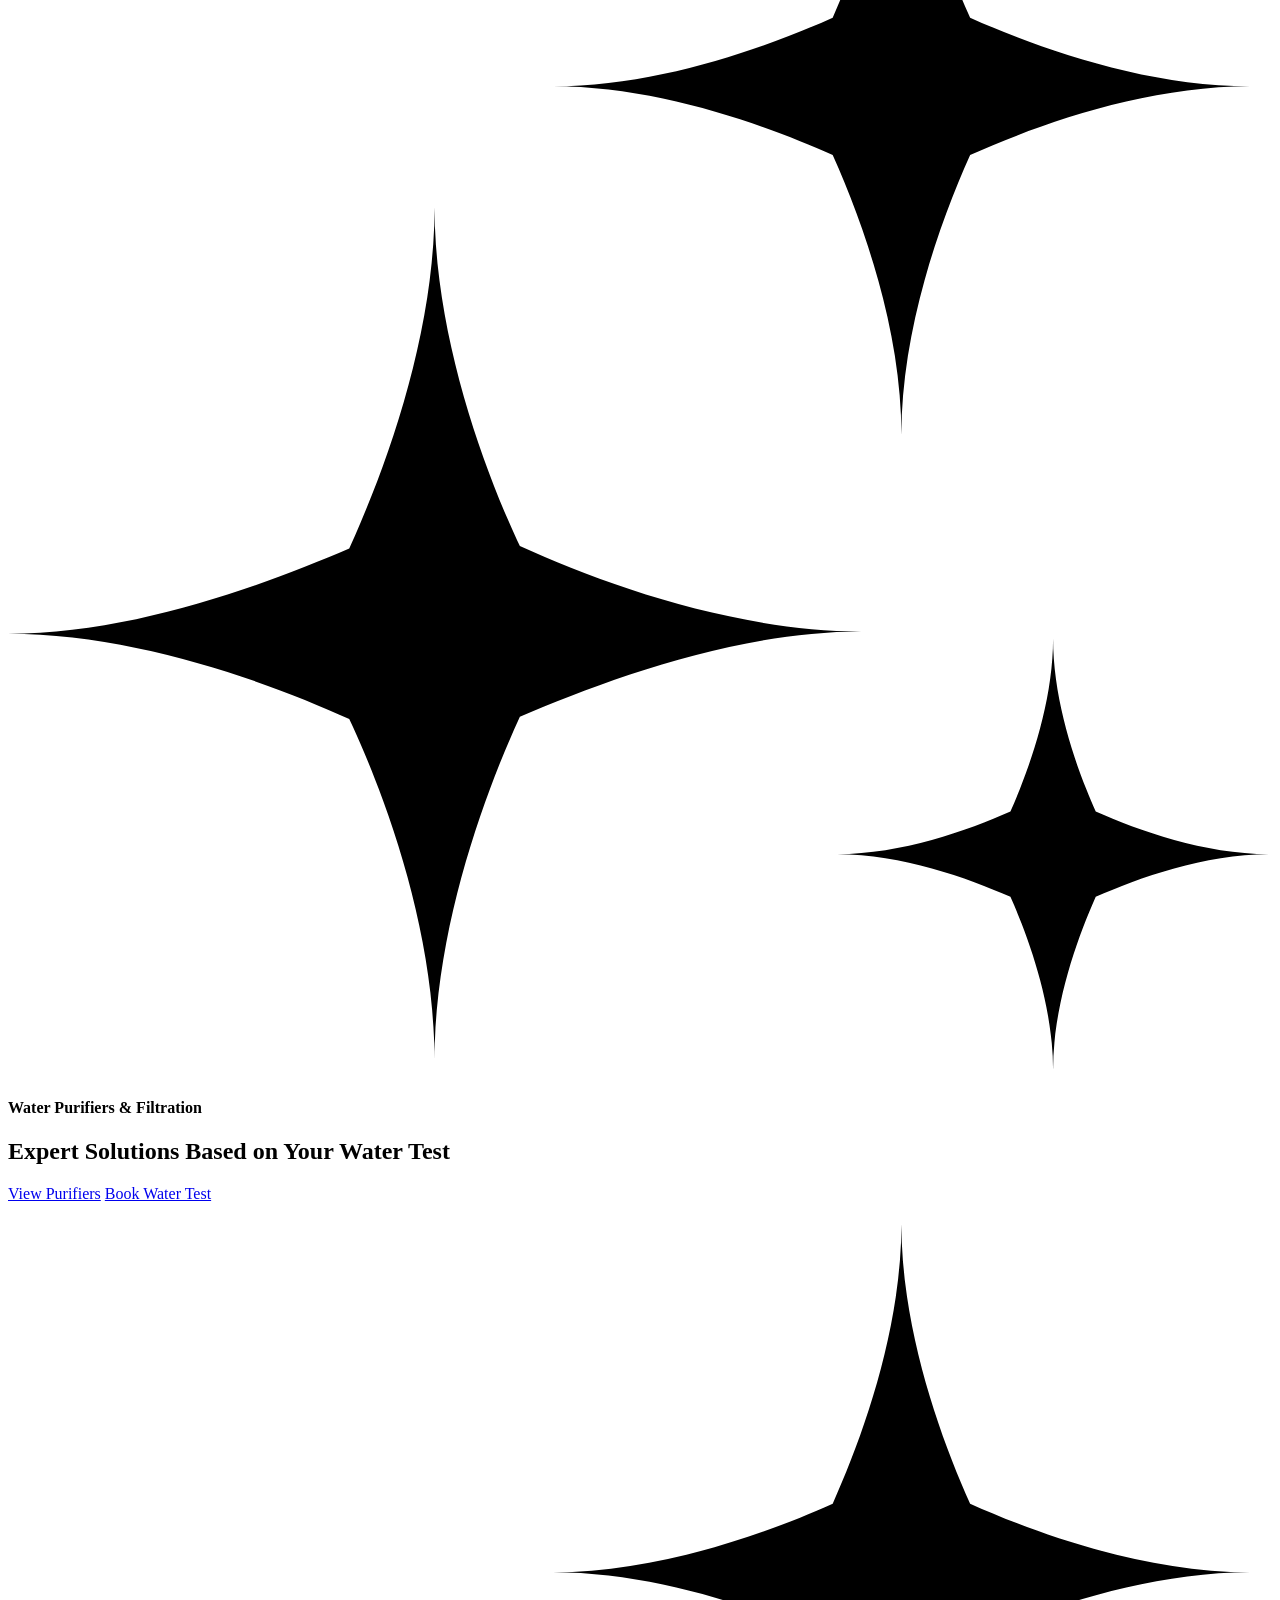
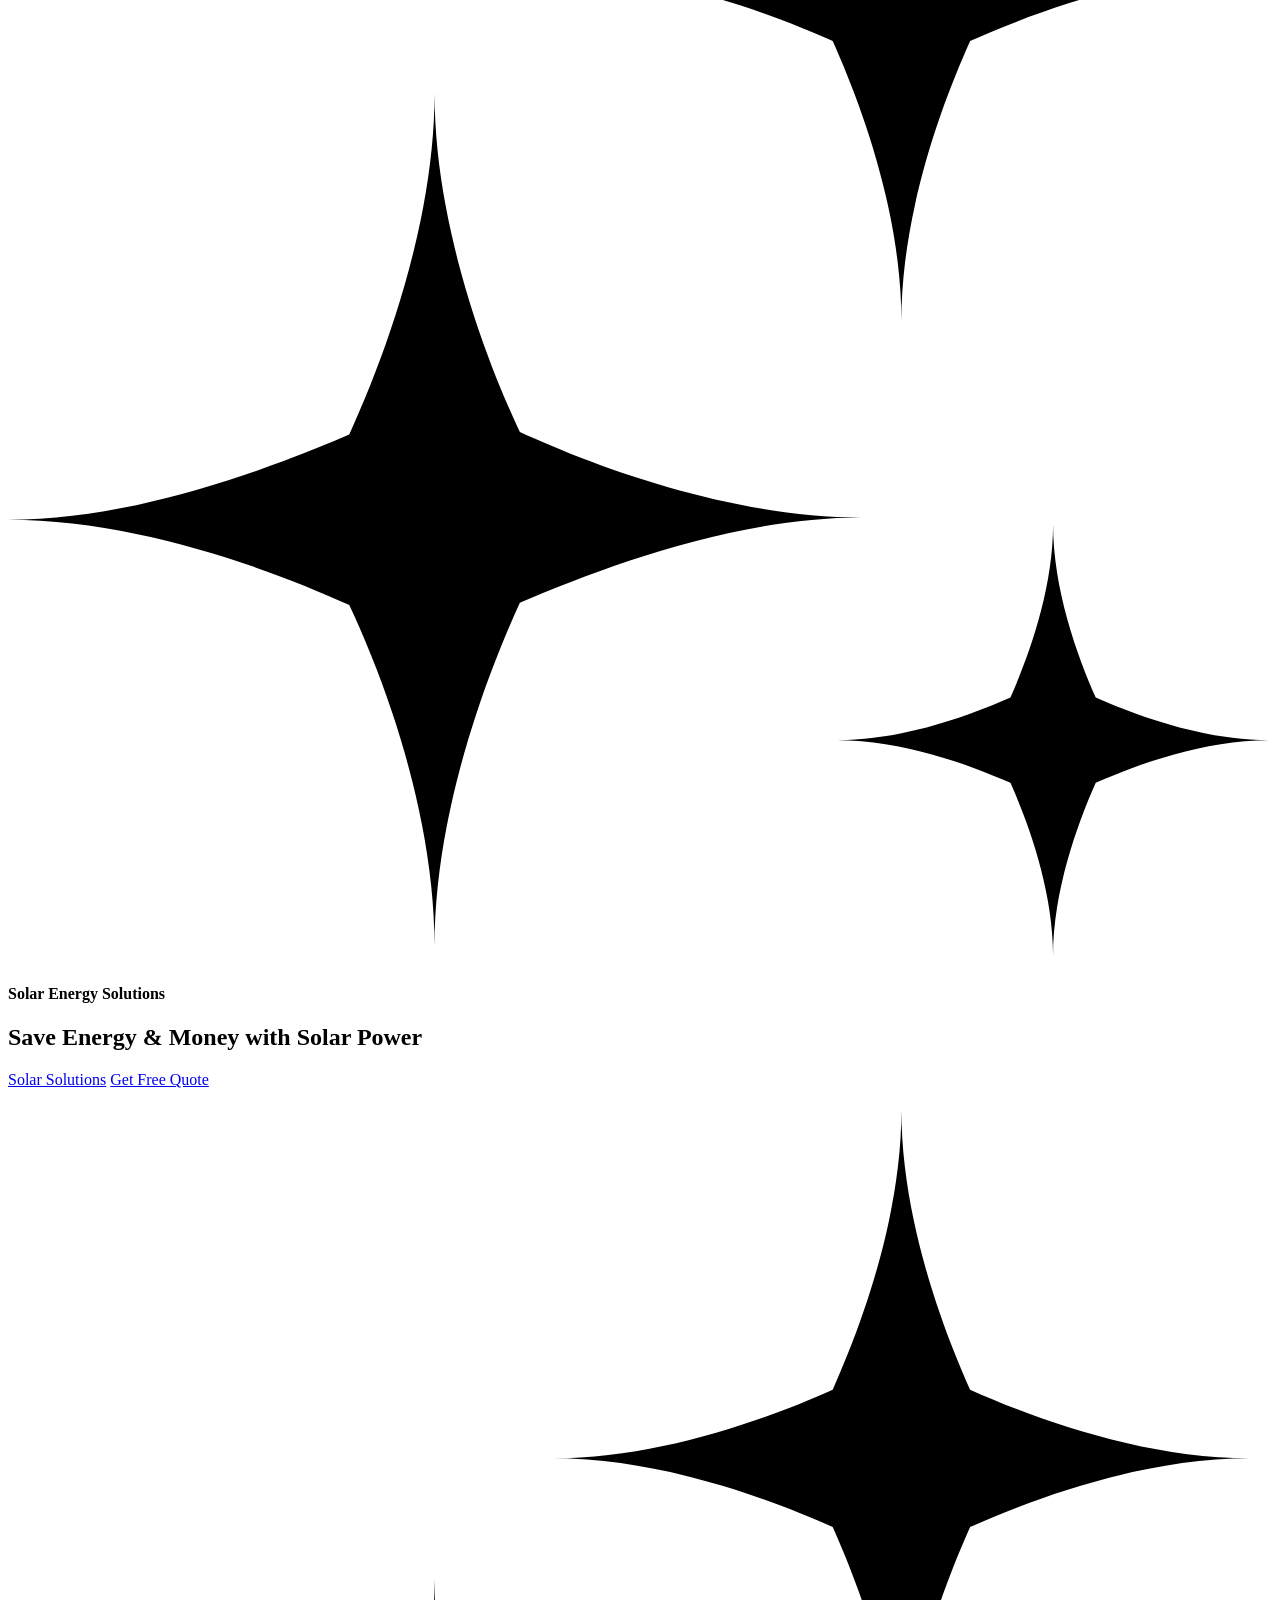
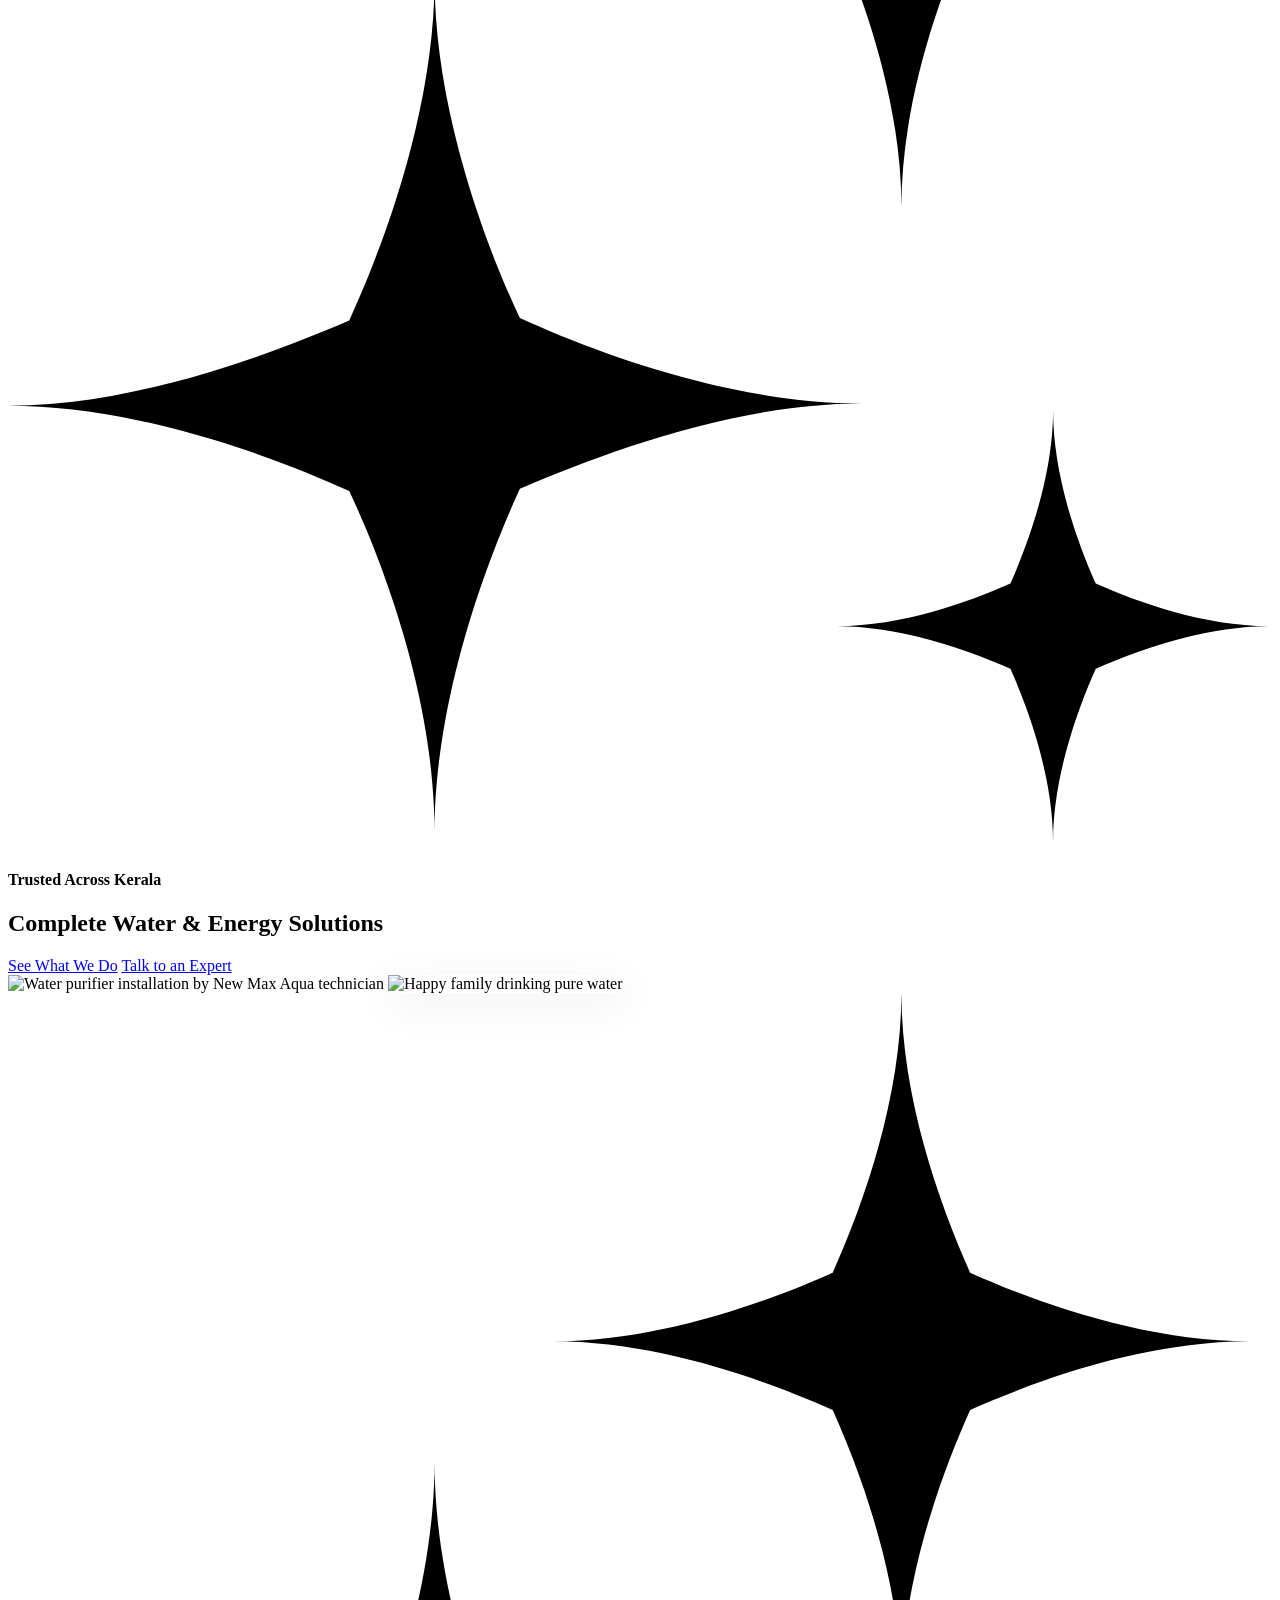
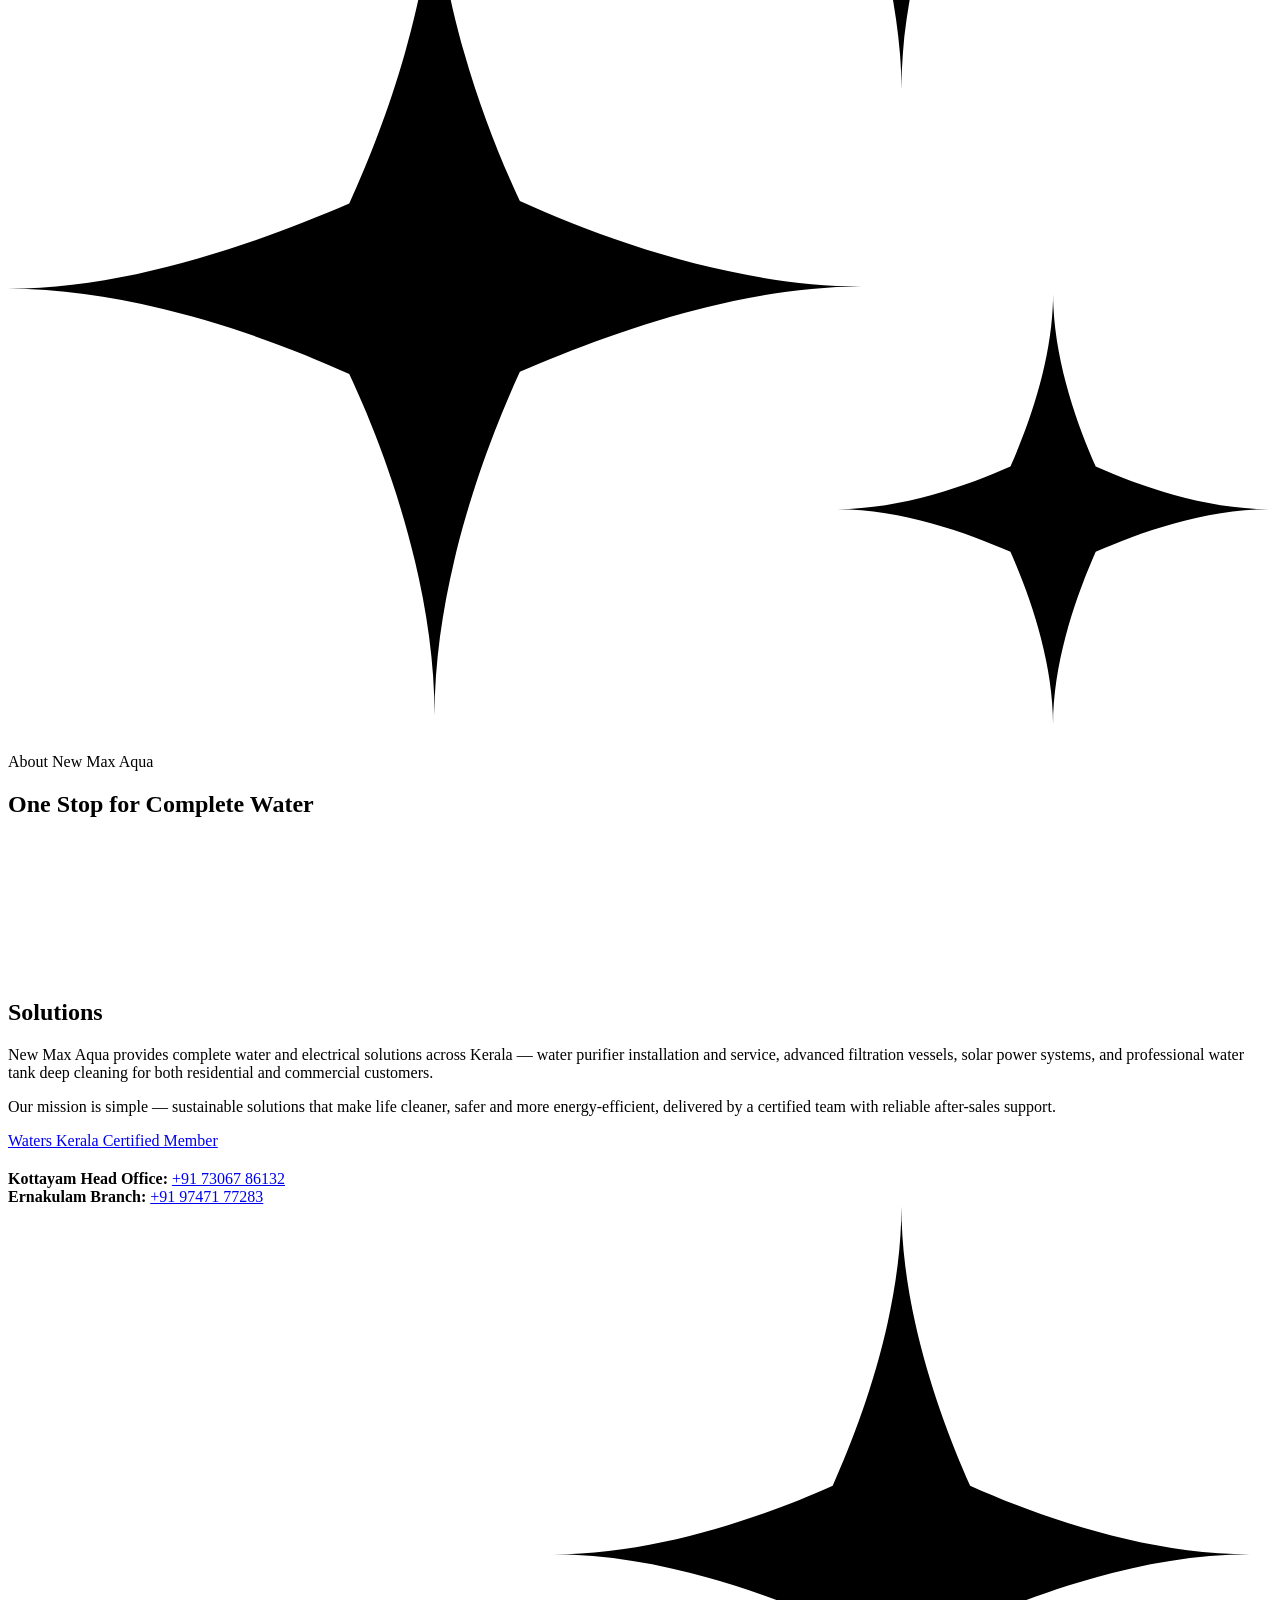
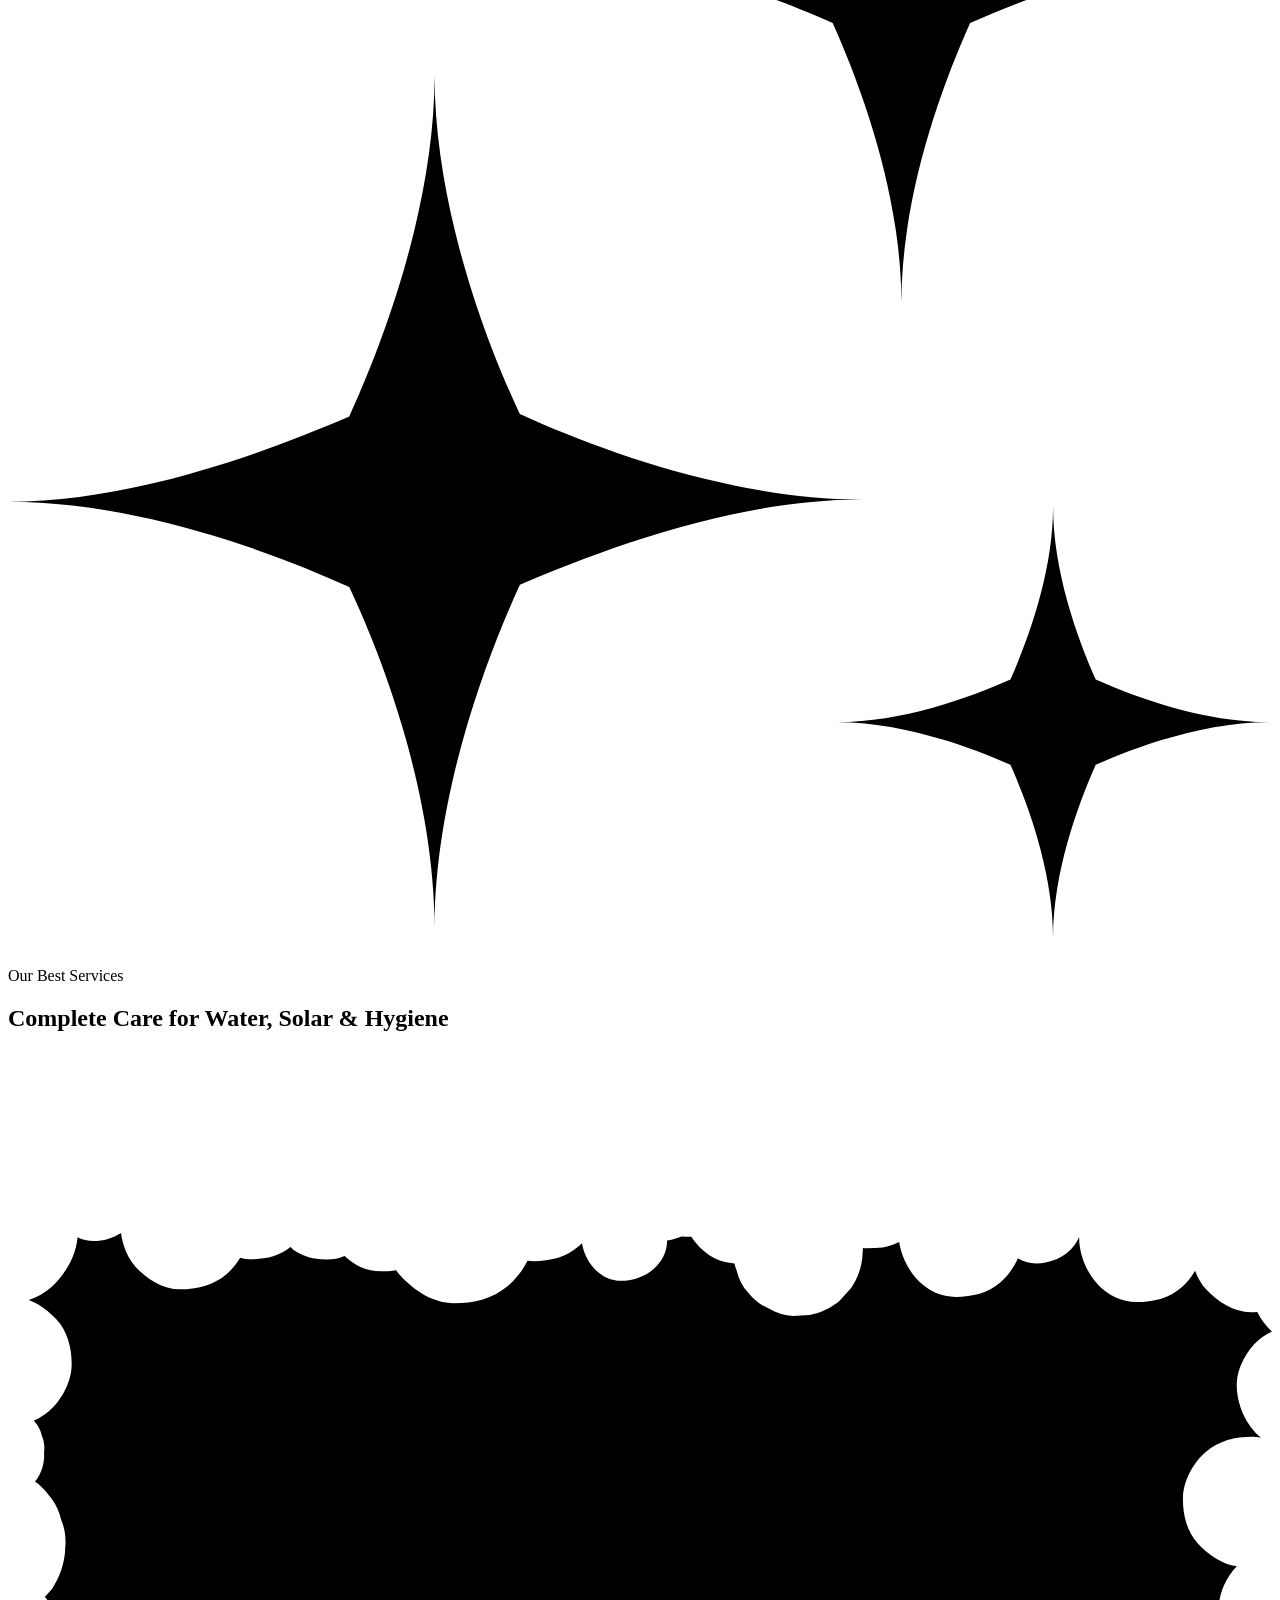
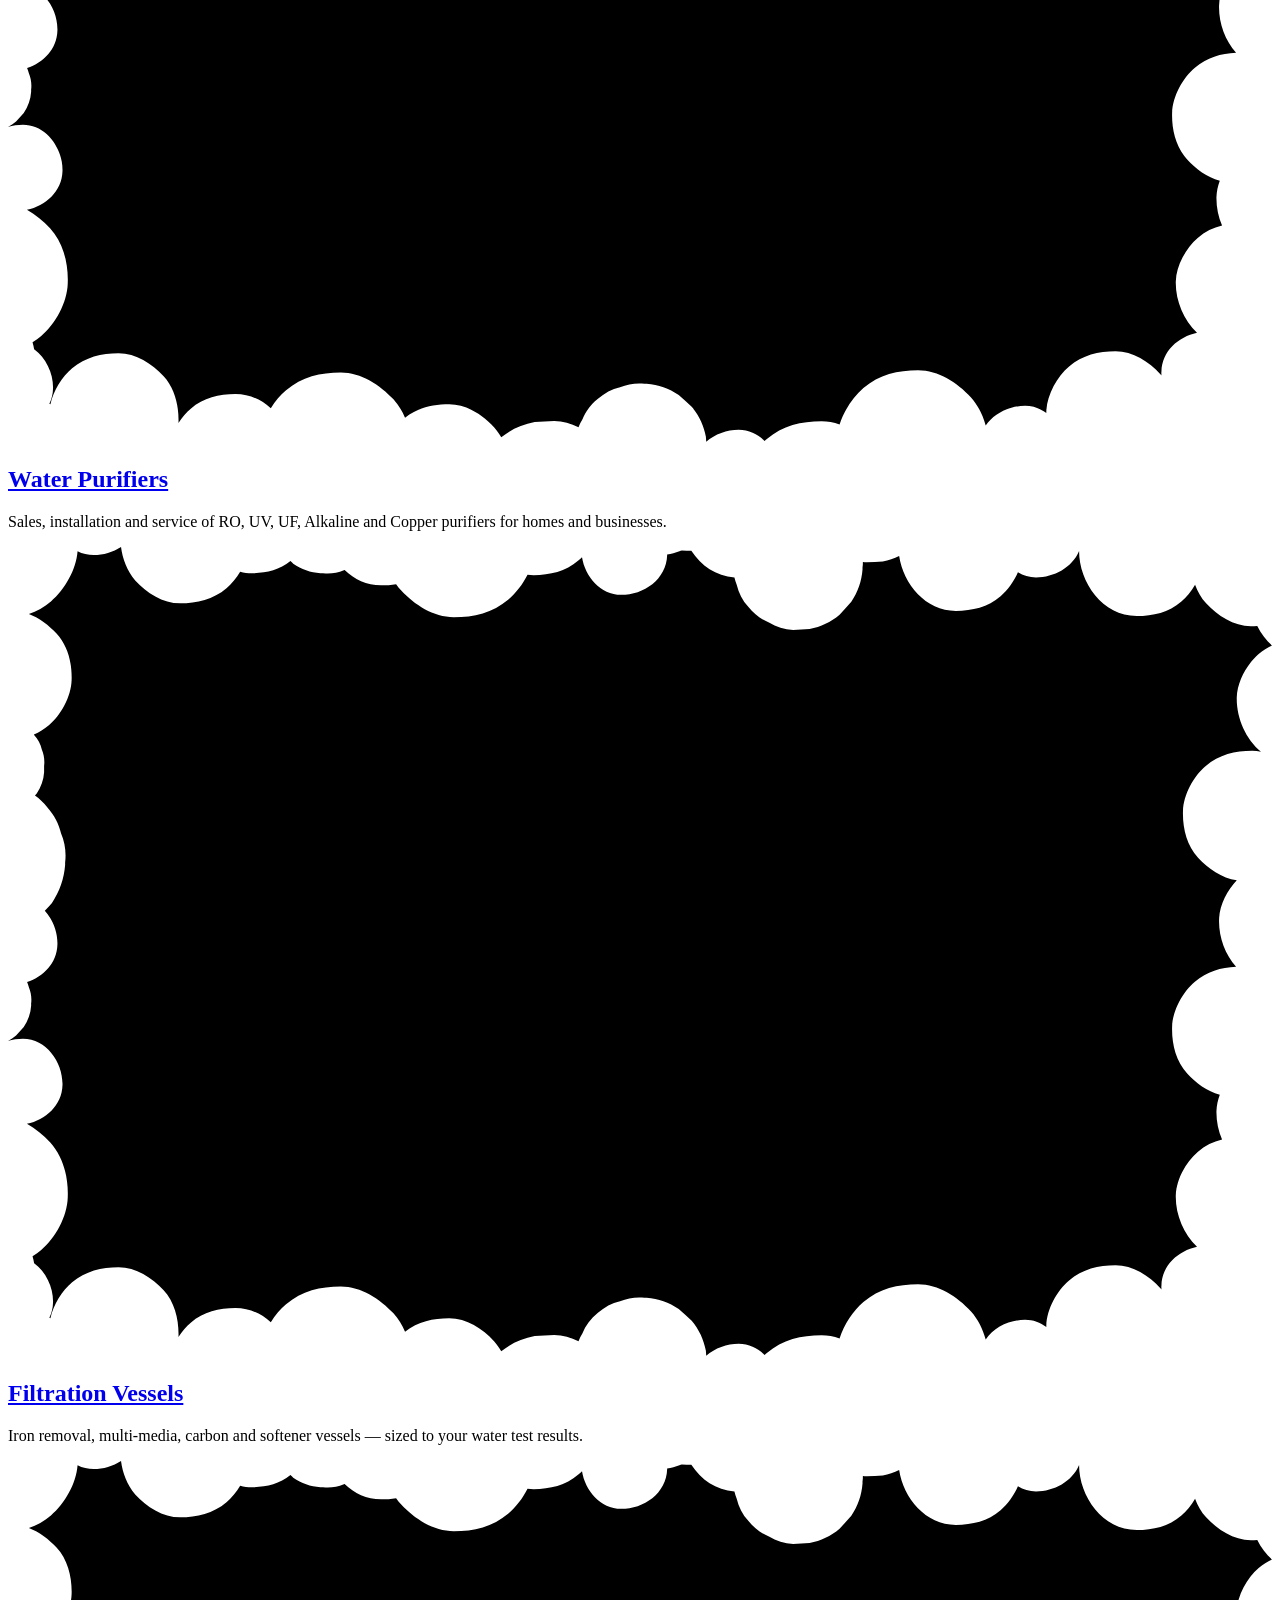
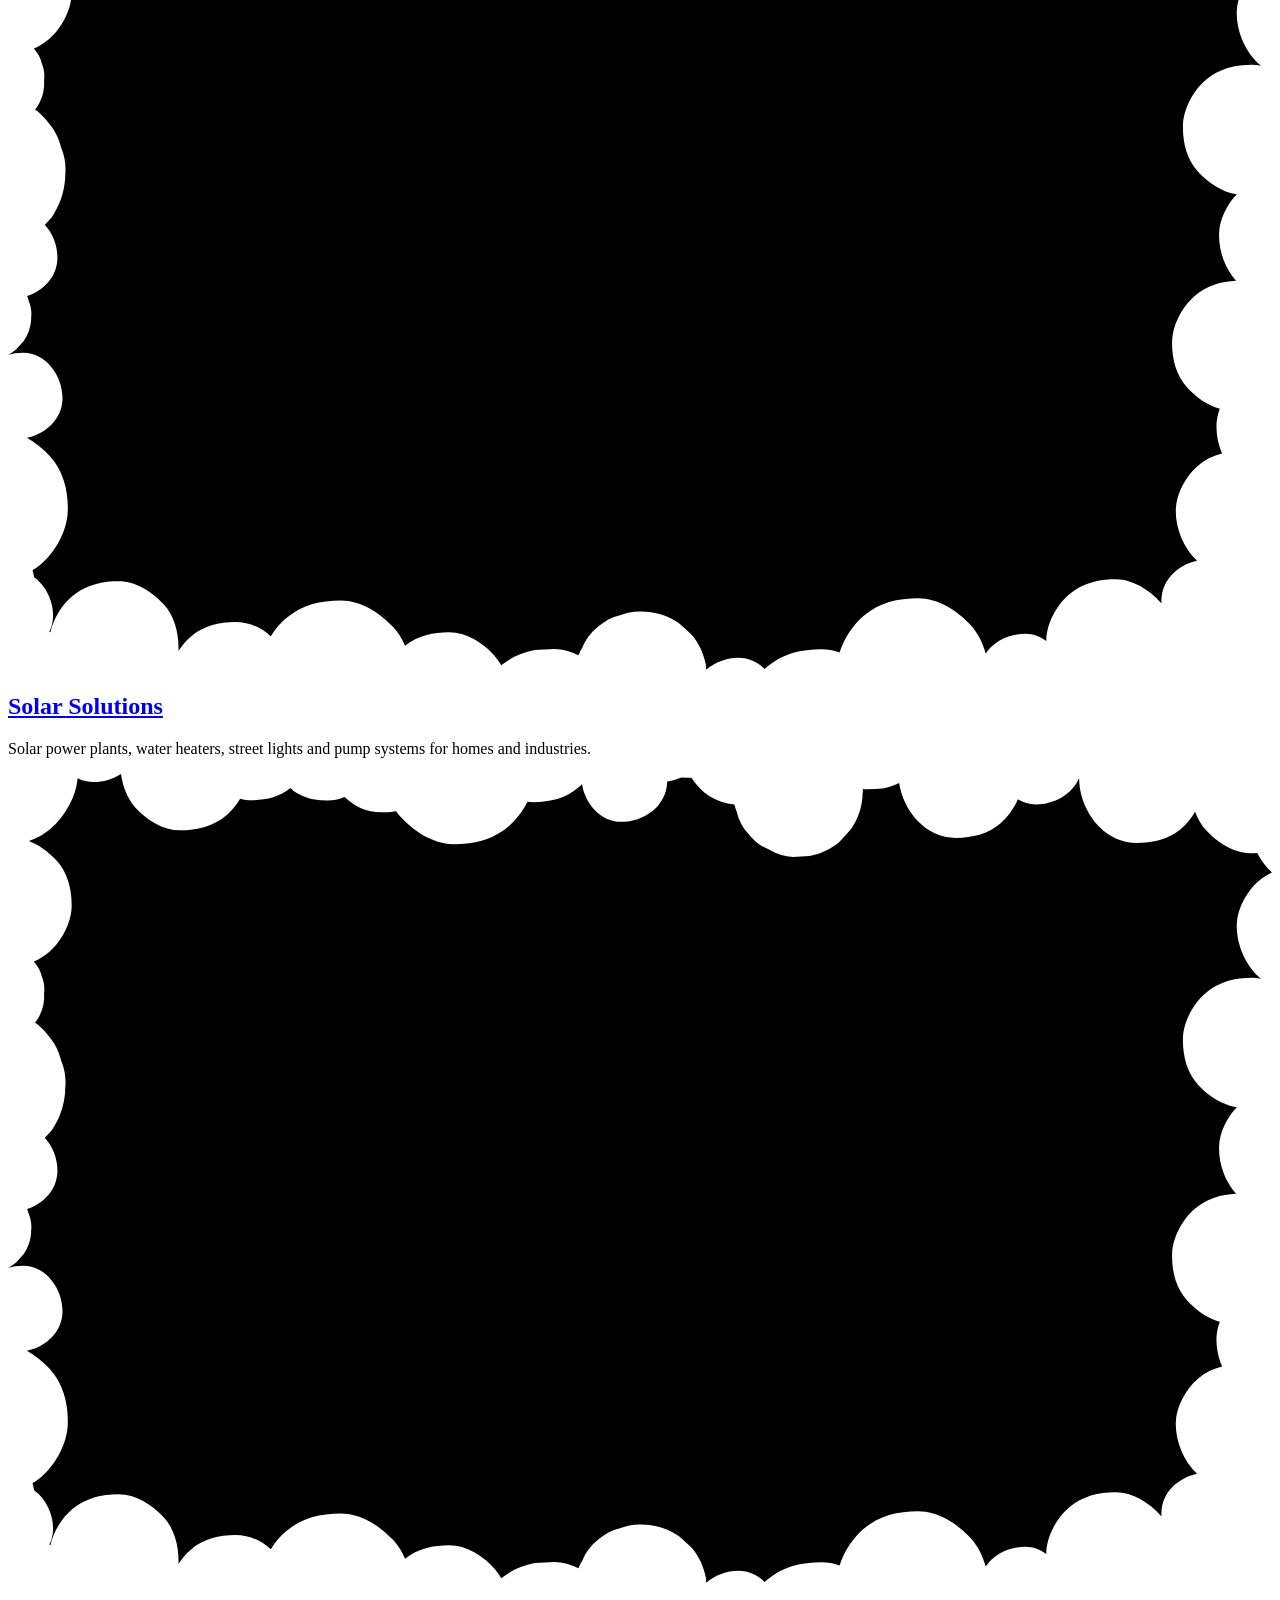
==== commit f1dcd640: "fix: correct location references and contact details for Kottayam and Ernakulam" ====
--- a/index.html
+++ b/index.html
@@ -4,31 +4,31 @@
 <head>
     <meta charset="utf-8">
     <meta http-equiv="x-ua-compatible" content="ie=edge">
-    <title>New Max Aqua | Water Purifiers, Chlorine Filtration &amp; Solar Solutions in Ernakulam &amp; Kottayam</title>
+    <title>New Max Aqua | Water Purifiers, Chlorine Filtration &amp; Solar Solutions in Kottayam &amp; Ernakulam</title>
     <meta name="description"
-        content="New Max Aqua provides premium RO &amp; UV water purifiers, chlorine &amp; iron removal filtration vessels, solar energy systems, and water tank deep cleaning across Kerala. Head Office Ernakulam (+91 97471 77283) | Branch Kottayam (+91 73067 86132).">
+        content="New Max Aqua provides premium RO &amp; UV water purifiers, chlorine &amp; iron removal filtration vessels, solar energy systems, and water tank deep cleaning across Kerala. Head Office Kottayam (+91 73067 86132) | Branch Ernakulam (+91 97471 77283).">
     <meta name="keywords"
-        content="New Max Aqua, water purifiers Ernakulam, water purifiers Kottayam, RO water purifier Kerala, water filtration vessels, chlorine removal filter, iron removal filter, solar energy solutions Kerala, water tank deep cleaning Ernakulam, water tank cleaning Kottayam">
+        content="New Max Aqua, water purifiers Kottayam, water purifiers Ernakulam, RO water purifier Kerala, water filtration vessels, chlorine removal filter, iron removal filter, solar energy solutions Kerala, water tank deep cleaning Kottayam, water tank cleaning Ernakulam">
     <meta name="viewport" content="width=device-width, initial-scale=1">
     <meta name="robots" content="index, follow, max-image-preview:large, max-snippet:-1, max-video-preview:-1">
     <meta name="author" content="New Max Aqua">
     <meta name="geo.region" content="IN-KL">
-    <meta name="geo.placename" content="Ernakulam, Kottayam, Kerala, India">
+    <meta name="geo.placename" content="Kottayam, Ernakulam, Kerala, India">
     <link rel="canonical" href="https://newmaxaqua.com/">
 
     <!-- Open Graph / Facebook -->
     <meta property="og:type" content="website">
     <meta property="og:url" content="https://newmaxaqua.com/">
     <meta property="og:site_name" content="New Max Aqua">
-    <meta property="og:title" content="New Max Aqua | Complete Water &amp; Solar Solutions in Ernakulam &amp; Kottayam">
-    <meta property="og:description" content="Trusted water purifiers, chlorine &amp; iron filtration vessels, solar energy systems, and professional tank cleaning across Ernakulam and Kottayam, Kerala.">
+    <meta property="og:title" content="New Max Aqua | Complete Water &amp; Solar Solutions in Kottayam &amp; Ernakulam">
+    <meta property="og:description" content="Trusted water purifiers, chlorine &amp; iron filtration vessels, solar energy systems, and professional tank cleaning across Kottayam and Ernakulam, Kerala.">
     <meta property="og:image" content="assets/img/Aqua/Assets/logonew/logo.png">
     <meta property="og:locale" content="en_IN">
 
     <!-- Twitter Card -->
     <meta name="twitter:card" content="summary_large_image">
     <meta name="twitter:title" content="New Max Aqua | Water Purifiers &amp; Solar Solutions Kerala">
-    <meta name="twitter:description" content="RO purifiers, chlorine removal vessels, solar systems &amp; tank deep cleaning in Ernakulam &amp; Kottayam.">
+    <meta name="twitter:description" content="RO purifiers, chlorine removal vessels, solar systems &amp; tank deep cleaning in Kottayam &amp; Ernakulam.">
     <meta name="twitter:image" content="assets/img/Aqua/Assets/logonew/logo.png">
 
     <!-- Structured Data (JSON-LD) for SEO -->
@@ -39,45 +39,45 @@
       "name": "New Max Aqua",
       "image": "assets/img/Aqua/Assets/logonew/logo.png",
       "url": "https://newmaxaqua.com/",
-      "telephone": ["+919747177283", "+917306786132"],
+      "telephone": ["+917306786132", "+919747177283"],
       "priceRange": "₹₹",
-      "description": "New Max Aqua provides water purifiers, chlorine and iron removal filtration vessels, solar energy solutions, and water tank deep cleaning in Ernakulam and Kottayam, Kerala.",
+      "description": "New Max Aqua provides water purifiers, chlorine and iron removal filtration vessels, solar energy solutions, and water tank deep cleaning in Kottayam and Ernakulam, Kerala.",
       "address": [
         {
           "@type": "PostalAddress",
           "streetAddress": "Head Office",
-          "addressLocality": "Ernakulam",
+          "addressLocality": "Kottayam",
           "addressRegion": "Kerala",
           "addressCountry": "IN"
         },
         {
           "@type": "PostalAddress",
           "streetAddress": "Branch Office",
-          "addressLocality": "Kottayam",
+          "addressLocality": "Ernakulam",
           "addressRegion": "Kerala",
           "addressCountry": "IN"
         }
       ],
-      "areaServed": ["Ernakulam", "Kottayam", "Kerala"],
+      "areaServed": ["Kottayam", "Ernakulam", "Kerala"],
       "department": [
         {
           "@type": "LocalBusiness",
-          "name": "New Max Aqua Head Office - Ernakulam",
-          "telephone": "+919747177283",
+          "name": "New Max Aqua Head Office - Kottayam",
+          "telephone": "+917306786132",
           "address": {
             "@type": "PostalAddress",
-            "addressLocality": "Ernakulam",
+            "addressLocality": "Kottayam",
             "addressRegion": "Kerala",
             "addressCountry": "IN"
           }
         },
         {
           "@type": "LocalBusiness",
-          "name": "New Max Aqua Branch - Kottayam",
-          "telephone": "+917306786132",
+          "name": "New Max Aqua Branch - Ernakulam",
+          "telephone": "+919747177283",
           "address": {
             "@type": "PostalAddress",
-            "addressLocality": "Kottayam",
+            "addressLocality": "Ernakulam",
             "addressRegion": "Kerala",
             "addressCountry": "IN"
           }
@@ -111,7 +111,7 @@
           "name": "Do you provide service after installation?",
           "acceptedAnswer": {
             "@type": "Answer",
-            "text": "Yes — we offer annual maintenance contracts (AMC), repairs and filter cartridge replacement, with reliable support from our Ernakulam (+91 97471 77283) and Kottayam (+91 73067 86132) offices."
+            "text": "Yes — we offer annual maintenance contracts (AMC), repairs and filter cartridge replacement, with reliable support from our Kottayam (+91 73067 86132) and Ernakulam (+91 97471 77283) offices."
           }
         },
         {
@@ -202,8 +202,8 @@
                     </div>
                     <div class="col-lg-6">
                         <div class="header-top-right">
-                            <span><i class="fas fa-map-marker-alt"></i> Head Office : Ernakulam &nbsp;|&nbsp; Branch :
-                                Kottayam</span>
+                            <span><i class="fas fa-map-marker-alt"></i> Head Office : Kottayam &nbsp;|&nbsp; Branch :
+                                Ernakulam</span>
                         </div>
                     </div>
                 </div>
@@ -235,8 +235,8 @@
                                             </svg>
                                         </div>
                                         <div class="content">
-                                            <h4 class="title">Ernakulam (Head Office):</h4>
-                                            <a href="tel:+919747177283">+91 97471 77283</a>
+                                            <h4 class="title">Kottayam (Head Office):</h4>
+                                            <a href="tel:+917306786132">+91 73067 86132</a>
                                         </div>
                                     </div>
                                 </div>
@@ -250,8 +250,8 @@
                                             </svg>
                                         </div>
                                         <div class="content">
-                                            <h4 class="title">Kottayam (Branch):</h4>
-                                            <a href="tel:+917306786132">+91 73067 86132</a>
+                                            <h4 class="title">Ernakulam (Branch):</h4>
+                                            <a href="tel:+919747177283">+91 97471 77283</a>
                                         </div>
                                     </div>
                                 </div>
@@ -504,11 +504,11 @@
                             </div>
                             <div class="contact mb-15">
                                 <span class="icon"><i class="fas fa-phone-alt"></i></span>
-                                <div><strong style="color: var(--tg-heading-color);">Ernakulam Office:</strong> <a href="tel:+919747177283">+91 97471 77283</a></div>
+                                <div><strong style="color: var(--tg-heading-color);">Kottayam Head Office:</strong> <a href="tel:+917306786132">+91 73067 86132</a></div>
                             </div>
                             <div class="contact">
                                 <span class="icon"><i class="fas fa-phone-alt"></i></span>
-                                <div><strong style="color: var(--tg-heading-color);">Kottayam Branch:</strong> <a href="tel:+917306786132">+91 73067 86132</a></div>
+                                <div><strong style="color: var(--tg-heading-color);">Ernakulam Branch:</strong> <a href="tel:+919747177283">+91 97471 77283</a></div>
                             </div>
                         </div>
                     </div>
@@ -777,55 +777,11 @@
                         </div>
                     </div>
                 </div>
-                <div class="row justify-content-center">
-                    <div class="col-lg-3 col-md-6 col-sm-9">
-                        <div class="team-item vessel-card">
-                            <div class="team-thumb">
-                                <img src="assets/img/Aqua/Assets/bluefilters/IRON%20REMOVEL%20VESSEL.png"
-                                    alt="Iron Removal Vessel">
-                            </div>
-                            <div class="team-content">
-                                <h3 class="title">Iron Removal</h3>
-                                <span>Stops stains &amp; corrosion</span>
-                            </div>
-                        </div>
-                    </div>
-                    <div class="col-lg-3 col-md-6 col-sm-9">
-                        <div class="team-item vessel-card">
-                            <div class="team-thumb">
-                                <img src="assets/img/Aqua/Assets/bluefilters/MULTI-MEDIA%20VESSEL.png"
-                                    alt="Multi-Media Vessel">
-                            </div>
-                            <div class="team-content">
-                                <h3 class="title">Multi-Media</h3>
-                                <span>Clear, sediment-free water</span>
-                            </div>
-                        </div>
-                    </div>
-                    <div class="col-lg-3 col-md-6 col-sm-9">
-                        <div class="team-item vessel-card">
-                            <div class="team-thumb">
-                                <img src="assets/img/Aqua/Assets/bluefilters/CARBON%20VESSEL.png" alt="Activated Carbon Water Filtration Vessel for Chlorine and Odour Removal">
-                            </div>
-                            <div class="team-content">
-                                <h3 class="title">Activated Carbon</h3>
-                                <span>Removes chlorine &amp; odour</span>
-                            </div>
-                        </div>
-                    </div>
-                    <div class="col-lg-3 col-md-6 col-sm-9">
-                        <div class="team-item vessel-card">
-                            <div class="team-thumb">
-                                <img src="assets/img/Aqua/Assets/bluefilters/SOFTENER%20VESSEL.png"
-                                    alt="Softener Vessel">
-                            </div>
-                            <div class="team-content">
-                                <h3 class="title">Softener</h3>
-                                <span>Soft water, no scaling</span>
-                            </div>
-                        </div>
-                    </div>
-                </div>
+                <!-- Desktop Comparison Table (Tablets & Desktops >= 768px) -->
+                <div id="vessels-desktop-wrap" class="vessels-desktop-view d-none d-md-block"></div>
+
+                <!-- Mobile Cards Layout (Smartphones < 768px) -->
+                <div id="vessels-mobile-wrap" class="vessels-mobile-view d-md-none"></div>
             </div>
         </section>
         <!-- vessels-area-end -->
@@ -840,7 +796,7 @@
                             <div class="counter-item">
                                 <div class="icon"><i class="fas fa-faucet"></i></div>
                                 <div class="content">
-                                    <h2 class="count"><span class="odometer" data-count="16"></span>+</h2>
+                                    <h2 class="count"><span class="odometer" data-count="17"></span>+</h2>
                                     <p>Purifier Models</p>
                                 </div>
                             </div>
@@ -883,12 +839,12 @@
             <div class="container">
                 <div class="row justify-content-center">
                     <div class="col-lg-6">
-                        <div class="section-title text-center white-title mb-75">
+                        <div class="section-title text-center white-title mb-50">
                             <span class="sub-title">
                                 <svg viewBox="0 0 41 44" fill="none" xmlns="http://www.w3.org/2000/svg">
                                     <use href="#aqua-sparkle" />
                                 </svg>
-                                Our Water Purifiers
+                                Our Water Purifiers · Starting from ₹ 2,500
                             </span>
                             <h2 class="title">Pure Water. Perfect
                                 <span>Health.
@@ -900,257 +856,341 @@
                         </div>
                     </div>
                 </div>
-                <div class="project-item-wrap">
-                    <div class="row">
-                        <div class="col-lg-12">
-                            <div class="swiper-container project-active">
-                                <div class="swiper-wrapper">
-                                    <div class="swiper-slide">
-                                        <div class="project-item product-card">
-                                            <div class="project-thumb">
-                                                <a href="#contact"><img
-                                                        src="assets/img/Aqua/Assets/product/dolphin%20gold.png"
-                                                        alt="Dolphin Gold water purifier"></a>
-                                            </div>
-                                            <div class="project-content">
-                                                <h2 class="title"><a href="#contact">Dolphin Gold</a></h2>
-                                                <span>₹ 9,000</span>
-                                            
-                                                <a href="https://wa.me/919747177283?text=Hi%2C%20I%20want%20to%20enquire%20about%20Dolphin%20Gold" class="btn" target="_blank" style="padding: 8px 20px; font-size: 14px; margin-top: 15px; border-radius: 5px; display: inline-block; color: white;"><i class="fab fa-whatsapp"></i> Enquiry / Buy</a>
-                                            </div>
-                                        </div>
-                                    </div>
-                                    <div class="swiper-slide">
-                                        <div class="project-item product-card">
-                                            <div class="project-thumb">
-                                                <a href="#contact"><img
-                                                        src="assets/img/Aqua/Assets/product/Aqua%20Mars.png"
-                                                        alt="Aqua Mars water purifier"></a>
-                                            </div>
-                                            <div class="project-content">
-                                                <h2 class="title"><a href="#contact">Aqua Mars</a></h2>
-                                                <span>₹ 10,000 · Premium Grey</span>
-                                            
-                                                <a href="https://wa.me/919747177283?text=Hi%2C%20I%20want%20to%20enquire%20about%20Aqua%20Mars" class="btn" target="_blank" style="padding: 8px 20px; font-size: 14px; margin-top: 15px; border-radius: 5px; display: inline-block; color: white;"><i class="fab fa-whatsapp"></i> Enquiry / Buy</a>
-                                            </div>
-                                        </div>
-                                    </div>
-                                    <div class="swiper-slide">
-                                        <div class="project-item product-card">
-                                            <div class="project-thumb">
-                                                <a href="#contact"><img
-                                                        src="assets/img/Aqua/Assets/product/P%26A%20FIGHTER-1.png"
-                                                        alt="P&amp;A Fighter 1.0 water purifier"></a>
-                                            </div>
-                                            <div class="project-content">
-                                                <h2 class="title"><a href="#contact">P&amp;A Fighter 1.0</a></h2>
-                                                <span>₹ 12,000</span>
-                                            
-                                                <a href="https://wa.me/919747177283?text=Hi%2C%20I%20want%20to%20enquire%20about%20P%26amp%3BA%20Fighter%201.0" class="btn" target="_blank" style="padding: 8px 20px; font-size: 14px; margin-top: 15px; border-radius: 5px; display: inline-block; color: white;"><i class="fab fa-whatsapp"></i> Enquiry / Buy</a>
-                                            </div>
-                                        </div>
-                                    </div>
-                                    <div class="swiper-slide">
-                                        <div class="project-item product-card">
-                                            <div class="project-thumb">
-                                                <a href="#contact"><img
-                                                        src="assets/img/Aqua/Assets/product/Flonix%20gold.png"
-                                                        alt="Flonix Gold water purifier"></a>
-                                            </div>
-                                            <div class="project-content">
-                                                <h2 class="title"><a href="#contact">Flonix Gold</a></h2>
-                                                <span>₹ 12,500</span>
-                                            
-                                                <a href="https://wa.me/919747177283?text=Hi%2C%20I%20want%20to%20enquire%20about%20Flonix%20Gold" class="btn" target="_blank" style="padding: 8px 20px; font-size: 14px; margin-top: 15px; border-radius: 5px; display: inline-block; color: white;"><i class="fab fa-whatsapp"></i> Enquiry / Buy</a>
-                                            </div>
-                                        </div>
-                                    </div>
-                                    <div class="swiper-slide">
-                                        <div class="project-item product-card">
-                                            <div class="project-thumb">
-                                                <a href="#contact"><img
-                                                        src="assets/img/Aqua/Assets/product/AQUA%20JADE(RO%2BUV%2BCOPPER).png"
-                                                        alt="Aqua Jade RO UV Copper water purifier"></a>
-                                            </div>
-                                            <div class="project-content">
-                                                <h2 class="title"><a href="#contact">Aqua Jade</a></h2>
-                                                <span>₹ 12,750 · RO + UV + Copper</span>
-                                            
-                                                <a href="https://wa.me/919747177283?text=Hi%2C%20I%20want%20to%20enquire%20about%20Aqua%20Jade" class="btn" target="_blank" style="padding: 8px 20px; font-size: 14px; margin-top: 15px; border-radius: 5px; display: inline-block; color: white;"><i class="fab fa-whatsapp"></i> Enquiry / Buy</a>
-                                            </div>
-                                        </div>
-                                    </div>
-                                    <div class="swiper-slide">
-                                        <div class="project-item product-card">
-                                            <div class="project-thumb">
-                                                <a href="#contact"><img
-                                                        src="assets/img/Aqua/Assets/product/TX%20ONE%20TITANIUM.png"
-                                                        alt="TX One Titanium water purifier"></a>
-                                            </div>
-                                            <div class="project-content">
-                                                <h2 class="title"><a href="#contact">TX One Titanium</a></h2>
-                                                <span>₹ 13,750 · White Gold</span>
-                                            
-                                                <a href="https://wa.me/919747177283?text=Hi%2C%20I%20want%20to%20enquire%20about%20TX%20One%20Titanium" class="btn" target="_blank" style="padding: 8px 20px; font-size: 14px; margin-top: 15px; border-radius: 5px; display: inline-block; color: white;"><i class="fab fa-whatsapp"></i> Enquiry / Buy</a>
-                                            </div>
-                                        </div>
-                                    </div>
-                                    <div class="swiper-slide">
-                                        <div class="project-item product-card">
-                                            <div class="project-thumb">
-                                                <a href="#contact"><img
-                                                        src="assets/img/Aqua/Assets/product/flonix%20ro%2Buv.png"
-                                                        alt="Flonix RO + UV water purifier"></a>
-                                            </div>
-                                            <div class="project-content">
-                                                <h2 class="title"><a href="#contact">Flonix RO + UV</a></h2>
-                                                <span>₹ 14,000</span>
-                                            
-                                                <a href="https://wa.me/919747177283?text=Hi%2C%20I%20want%20to%20enquire%20about%20Flonix%20RO%20%2B%20UV" class="btn" target="_blank" style="padding: 8px 20px; font-size: 14px; margin-top: 15px; border-radius: 5px; display: inline-block; color: white;"><i class="fab fa-whatsapp"></i> Enquiry / Buy</a>
-                                            </div>
-                                        </div>
-                                    </div>
-                                    <div class="swiper-slide">
-                                        <div class="project-item product-card">
-                                            <div class="project-thumb">
-                                                <a href="#contact"><img
-                                                        src="assets/img/Aqua/Assets/product/Aqua%202090.png"
-                                                        alt="Aqua 2090 Mirror Black water purifier"></a>
-                                            </div>
-                                            <div class="project-content">
-                                                <h2 class="title"><a href="#contact">Aqua 2090</a></h2>
-                                                <span>₹ 14,000 · Mirror Black</span>
-                                            
-                                                <a href="https://wa.me/919747177283?text=Hi%2C%20I%20want%20to%20enquire%20about%20Aqua%202090" class="btn" target="_blank" style="padding: 8px 20px; font-size: 14px; margin-top: 15px; border-radius: 5px; display: inline-block; color: white;"><i class="fab fa-whatsapp"></i> Enquiry / Buy</a>
-                                            </div>
-                                        </div>
-                                    </div>
-                                    <div class="swiper-slide">
-                                        <div class="project-item product-card">
-                                            <div class="project-thumb">
-                                                <a href="#contact"><img
-                                                        src="assets/img/Aqua/Assets/product/Aqua%202090%20(2).png"
-                                                        alt="Aqua 2090 Aqua Green water purifier"></a>
-                                            </div>
-                                            <div class="project-content">
-                                                <h2 class="title"><a href="#contact">Aqua 2090</a></h2>
-                                                <span>₹ 14,000 · Aqua Green</span>
-                                            
-                                                <a href="https://wa.me/919747177283?text=Hi%2C%20I%20want%20to%20enquire%20about%20Aqua%202090" class="btn" target="_blank" style="padding: 8px 20px; font-size: 14px; margin-top: 15px; border-radius: 5px; display: inline-block; color: white;"><i class="fab fa-whatsapp"></i> Enquiry / Buy</a>
-                                            </div>
-                                        </div>
-                                    </div>
-                                    <div class="swiper-slide">
-                                        <div class="project-item product-card">
-                                            <div class="project-thumb">
-                                                <a href="#contact"><img
-                                                        src="assets/img/Aqua/Assets/product/flonix%20led.png"
-                                                        alt="Flonix LED water purifier"></a>
-                                            </div>
-                                            <div class="project-content">
-                                                <h2 class="title"><a href="#contact">Flonix LED</a></h2>
-                                                <span>₹ 14,000</span>
-                                            
-                                                <a href="https://wa.me/919747177283?text=Hi%2C%20I%20want%20to%20enquire%20about%20Flonix%20LED" class="btn" target="_blank" style="padding: 8px 20px; font-size: 14px; margin-top: 15px; border-radius: 5px; display: inline-block; color: white;"><i class="fab fa-whatsapp"></i> Enquiry / Buy</a>
-                                            </div>
-                                        </div>
-                                    </div>
-                                    <div class="swiper-slide">
-                                        <div class="project-item product-card">
-                                            <div class="project-thumb">
-                                                <a href="#contact"><img
-                                                        src="assets/img/Aqua/Assets/product/P%26A%20FIGHTER-2.png"
-                                                        alt="P&amp;A Fighter 2.0 water purifier"></a>
-                                            </div>
-                                            <div class="project-content">
-                                                <h2 class="title"><a href="#contact">P&amp;A Fighter 2.0</a></h2>
-                                                <span>₹ 14,000</span>
-                                            
-                                                <a href="https://wa.me/919747177283?text=Hi%2C%20I%20want%20to%20enquire%20about%20P%26amp%3BA%20Fighter%202.0" class="btn" target="_blank" style="padding: 8px 20px; font-size: 14px; margin-top: 15px; border-radius: 5px; display: inline-block; color: white;"><i class="fab fa-whatsapp"></i> Enquiry / Buy</a>
-                                            </div>
-                                        </div>
-                                    </div>
-                                    <div class="swiper-slide">
-                                        <div class="project-item product-card">
-                                            <div class="project-thumb">
-                                                <a href="#contact"><img
-                                                        src="assets/img/Aqua/Assets/product/AQUA%209090%20WHITE.png"
-                                                        alt="Aqua 9090 White water purifier"></a>
-                                            </div>
-                                            <div class="project-content">
-                                                <h2 class="title"><a href="#contact">Aqua 9090</a></h2>
-                                                <span>₹ 14,500 · White</span>
-                                            
-                                                <a href="https://wa.me/919747177283?text=Hi%2C%20I%20want%20to%20enquire%20about%20Aqua%209090" class="btn" target="_blank" style="padding: 8px 20px; font-size: 14px; margin-top: 15px; border-radius: 5px; display: inline-block; color: white;"><i class="fab fa-whatsapp"></i> Enquiry / Buy</a>
-                                            </div>
-                                        </div>
-                                    </div>
-                                    <div class="swiper-slide">
-                                        <div class="project-item product-card">
-                                            <div class="project-thumb">
-                                                <a href="#contact"><img
-                                                        src="assets/img/Aqua/Assets/product/AQUA%209090%20BLACK.png"
-                                                        alt="Aqua 9090 Black water purifier"></a>
-                                            </div>
-                                            <div class="project-content">
-                                                <h2 class="title"><a href="#contact">Aqua 9090</a></h2>
-                                                <span>₹ 14,500 · Black</span>
-                                            
-                                                <a href="https://wa.me/919747177283?text=Hi%2C%20I%20want%20to%20enquire%20about%20Aqua%209090" class="btn" target="_blank" style="padding: 8px 20px; font-size: 14px; margin-top: 15px; border-radius: 5px; display: inline-block; color: white;"><i class="fab fa-whatsapp"></i> Enquiry / Buy</a>
-                                            </div>
-                                        </div>
-                                    </div>
-                                    <div class="swiper-slide">
-                                        <div class="project-item product-card">
-                                            <div class="project-thumb">
-                                                <a href="#contact"><img
-                                                        src="assets/img/Aqua/Assets/product/Flonix%20led%20cobalt%20blue.png"
-                                                        alt="Flonix LED Cobalt Blue water purifier"></a>
-                                            </div>
-                                            <div class="project-content">
-                                                <h2 class="title"><a href="#contact">Flonix LED</a></h2>
-                                                <span>₹ 14,500 · Cobalt Blue</span>
-                                            
-                                                <a href="https://wa.me/919747177283?text=Hi%2C%20I%20want%20to%20enquire%20about%20Flonix%20LED" class="btn" target="_blank" style="padding: 8px 20px; font-size: 14px; margin-top: 15px; border-radius: 5px; display: inline-block; color: white;"><i class="fab fa-whatsapp"></i> Enquiry / Buy</a>
-                                            </div>
-                                        </div>
-                                    </div>
-                                    <div class="swiper-slide">
-                                        <div class="project-item product-card">
-                                            <div class="project-thumb">
-                                                <a href="#contact"><img
-                                                        src="assets/img/Aqua/Assets/product/P%26A%20FIGHTER%20-3.png"
-                                                        alt="P&amp;A Fighter 3.0 water purifier"></a>
-                                            </div>
-                                            <div class="project-content">
-                                                <h2 class="title"><a href="#contact">P&amp;A Fighter 3.0</a></h2>
-                                                <span>₹ 16,000</span>
-                                            
-                                                <a href="https://wa.me/919747177283?text=Hi%2C%20I%20want%20to%20enquire%20about%20P%26amp%3BA%20Fighter%203.0" class="btn" target="_blank" style="padding: 8px 20px; font-size: 14px; margin-top: 15px; border-radius: 5px; display: inline-block; color: white;"><i class="fab fa-whatsapp"></i> Enquiry / Buy</a>
-                                            </div>
-                                        </div>
-                                    </div>
-                                    <div class="swiper-slide">
-                                        <div class="project-item product-card">
-                                            <div class="project-thumb">
-                                                <a href="#contact"><img
-                                                        src="assets/img/Aqua/Assets/product/UNDER%20SINK%20FIGHTER%20UTC.png"
-                                                        alt="Under Sink Fighter UTC water purifier"></a>
-                                            </div>
-                                            <div class="project-content">
-                                                <h2 class="title"><a href="#contact">Under Sink Fighter UTC</a></h2>
-                                                <span>₹ 25,000 · Up to 3000 TDS</span>
-                                            
-                                                <a href="https://wa.me/919747177283?text=Hi%2C%20I%20want%20to%20enquire%20about%20Under%20Sink%20Fighter%20UTC" class="btn" target="_blank" style="padding: 8px 20px; font-size: 14px; margin-top: 15px; border-radius: 5px; display: inline-block; color: white;"><i class="fab fa-whatsapp"></i> Enquiry / Buy</a>
-                                            </div>
-                                        </div>
-                                    </div>
-                                </div>
-                            </div>
-                            <div class="project-swiper-pagination"></div>
-                            <p class="price-note">* Prices are indicative and may vary depending on brand, capacity and
-                                features. Storage capacity ranges between 9 and 10 litres.</p>
-                        </div>
+                <div class="purifier-grid-wrap">
+                    <div class="row g-2 g-md-4" id="purifiers-grid">
+                        <!-- Product 1: Water Purifier System -->
+                        <div class="col-6 col-md-6 col-lg-4 purifier-item">
+                            <div class="project-item product-card h-100 d-flex flex-column">
+                                <div class="project-thumb">
+                                    <a href="#contact"><img
+                                            src="assets/img/Aqua/Assets/product/water%20purifier%20system.png"
+                                            alt="Water Purifier System"
+                                            loading="lazy"
+                                            decoding="async"></a>
+                                </div>
+                                <div class="project-content d-flex flex-column flex-grow-1">
+                                    <h2 class="title"><a href="#contact">Water Purifier System</a></h2>
+                                    <span>Starting from ₹ 2,500</span>
+                                
+                                    <a href="https://wa.me/919747177283?text=Hi%2C%20I%20want%20to%20enquire%20about%20Water%20Purifier%20System" class="btn purifier-buy-btn" target="_blank"><i class="fab fa-whatsapp"></i> Enquiry / Buy</a>
+                                </div>
+                            </div>
+                        </div>
+
+                        <!-- Product 2: Dolphin Gold -->
+                        <div class="col-6 col-md-6 col-lg-4 purifier-item">
+                            <div class="project-item product-card h-100 d-flex flex-column">
+                                <div class="project-thumb">
+                                    <a href="#contact"><img
+                                            src="assets/img/Aqua/Assets/product/dolphin%20gold.png"
+                                            alt="Dolphin Gold water purifier"
+                                            loading="lazy"
+                                            decoding="async"></a>
+                                </div>
+                                <div class="project-content d-flex flex-column flex-grow-1">
+                                    <h2 class="title"><a href="#contact">Dolphin Gold</a></h2>
+                                    <span>₹ 9,000</span>
+                                
+                                    <a href="https://wa.me/919747177283?text=Hi%2C%20I%20want%20to%20enquire%20about%20Dolphin%20Gold" class="btn purifier-buy-btn" target="_blank"><i class="fab fa-whatsapp"></i> Enquiry / Buy</a>
+                                </div>
+                            </div>
+                        </div>
+
+                        <!-- Product 3: Aqua Mars -->
+                        <div class="col-6 col-md-6 col-lg-4 purifier-item">
+                            <div class="project-item product-card h-100 d-flex flex-column">
+                                <div class="project-thumb">
+                                    <a href="#contact"><img
+                                            src="assets/img/Aqua/Assets/product/Aqua%20Mars.png"
+                                            alt="Aqua Mars water purifier"
+                                            loading="lazy"
+                                            decoding="async"></a>
+                                </div>
+                                <div class="project-content d-flex flex-column flex-grow-1">
+                                    <h2 class="title"><a href="#contact">Aqua Mars</a></h2>
+                                    <span>₹ 10,000 · Premium Grey</span>
+                                
+                                    <a href="https://wa.me/919747177283?text=Hi%2C%20I%20want%20to%20enquire%20about%20Aqua%20Mars" class="btn purifier-buy-btn" target="_blank"><i class="fab fa-whatsapp"></i> Enquiry / Buy</a>
+                                </div>
+                            </div>
+                        </div>
+
+                        <!-- Product 4: P&A Fighter 1.0 -->
+                        <div class="col-6 col-md-6 col-lg-4 purifier-item">
+                            <div class="project-item product-card h-100 d-flex flex-column">
+                                <div class="project-thumb">
+                                    <a href="#contact"><img
+                                            src="assets/img/Aqua/Assets/product/P%26A%20FIGHTER-1.png"
+                                            alt="P&amp;A Fighter 1.0 water purifier"
+                                            loading="lazy"
+                                            decoding="async"></a>
+                                </div>
+                                <div class="project-content d-flex flex-column flex-grow-1">
+                                    <h2 class="title"><a href="#contact">P&amp;A Fighter 1.0</a></h2>
+                                    <span>₹ 12,000</span>
+                                
+                                    <a href="https://wa.me/919747177283?text=Hi%2C%20I%20want%20to%20enquire%20about%20P%26amp%3BA%20Fighter%201.0" class="btn purifier-buy-btn" target="_blank"><i class="fab fa-whatsapp"></i> Enquiry / Buy</a>
+                                </div>
+                            </div>
+                        </div>
+
+                        <!-- Product 5: Flonix Gold -->
+                        <div class="col-6 col-md-6 col-lg-4 purifier-item">
+                            <div class="project-item product-card h-100 d-flex flex-column">
+                                <div class="project-thumb">
+                                    <a href="#contact"><img
+                                            src="assets/img/Aqua/Assets/product/Flonix%20gold.png"
+                                            alt="Flonix Gold water purifier"
+                                            loading="lazy"
+                                            decoding="async"></a>
+                                </div>
+                                <div class="project-content d-flex flex-column flex-grow-1">
+                                    <h2 class="title"><a href="#contact">Flonix Gold</a></h2>
+                                    <span>₹ 12,500</span>
+                                
+                                    <a href="https://wa.me/919747177283?text=Hi%2C%20I%20want%20to%20enquire%20about%20Flonix%20Gold" class="btn purifier-buy-btn" target="_blank"><i class="fab fa-whatsapp"></i> Enquiry / Buy</a>
+                                </div>
+                            </div>
+                        </div>
+
+                        <!-- Product 6: Aqua Jade -->
+                        <div class="col-6 col-md-6 col-lg-4 purifier-item">
+                            <div class="project-item product-card h-100 d-flex flex-column">
+                                <div class="project-thumb">
+                                    <a href="#contact"><img
+                                            src="assets/img/Aqua/Assets/product/AQUA%20JADE(RO%2BUV%2BCOPPER).png"
+                                            alt="Aqua Jade RO UV Copper water purifier"
+                                            loading="lazy"
+                                            decoding="async"></a>
+                                </div>
+                                <div class="project-content d-flex flex-column flex-grow-1">
+                                    <h2 class="title"><a href="#contact">Aqua Jade</a></h2>
+                                    <span>₹ 12,750 · RO + UV + Copper</span>
+                                
+                                    <a href="https://wa.me/919747177283?text=Hi%2C%20I%20want%20to%20enquire%20about%20Aqua%20Jade" class="btn purifier-buy-btn" target="_blank"><i class="fab fa-whatsapp"></i> Enquiry / Buy</a>
+                                </div>
+                            </div>
+                        </div>
+
+                        <!-- Product 7: TX One Titanium -->
+                        <div class="col-6 col-md-6 col-lg-4 purifier-item purifier-item-extra" style="display: none;">
+                            <div class="project-item product-card h-100 d-flex flex-column">
+                                <div class="project-thumb">
+                                    <a href="#contact"><img
+                                            src="assets/img/Aqua/Assets/product/TX%20ONE%20TITANIUM.png"
+                                            alt="TX One Titanium water purifier"
+                                            loading="lazy"
+                                            decoding="async"></a>
+                                </div>
+                                <div class="project-content d-flex flex-column flex-grow-1">
+                                    <h2 class="title"><a href="#contact">TX One Titanium</a></h2>
+                                    <span>₹ 13,750 · White Gold</span>
+                                
+                                    <a href="https://wa.me/919747177283?text=Hi%2C%20I%20want%20to%20enquire%20about%20TX%20One%20Titanium" class="btn purifier-buy-btn" target="_blank"><i class="fab fa-whatsapp"></i> Enquiry / Buy</a>
+                                </div>
+                            </div>
+                        </div>
+
+                        <!-- Product 8: Flonix RO + UV -->
+                        <div class="col-6 col-md-6 col-lg-4 purifier-item purifier-item-extra" style="display: none;">
+                            <div class="project-item product-card h-100 d-flex flex-column">
+                                <div class="project-thumb">
+                                    <a href="#contact"><img
+                                            src="assets/img/Aqua/Assets/product/flonix%20ro%2Buv.png"
+                                            alt="Flonix RO + UV water purifier"
+                                            loading="lazy"
+                                            decoding="async"></a>
+                                </div>
+                                <div class="project-content d-flex flex-column flex-grow-1">
+                                    <h2 class="title"><a href="#contact">Flonix RO + UV</a></h2>
+                                    <span>₹ 14,000</span>
+                                
+                                    <a href="https://wa.me/919747177283?text=Hi%2C%20I%20want%20to%20enquire%20about%20Flonix%20RO%20%2B%20UV" class="btn purifier-buy-btn" target="_blank"><i class="fab fa-whatsapp"></i> Enquiry / Buy</a>
+                                </div>
+                            </div>
+                        </div>
+
+                        <!-- Product 9: Aqua 2090 -->
+                        <div class="col-6 col-md-6 col-lg-4 purifier-item purifier-item-extra" style="display: none;">
+                            <div class="project-item product-card h-100 d-flex flex-column">
+                                <div class="project-thumb">
+                                    <a href="#contact"><img
+                                            src="assets/img/Aqua/Assets/product/Aqua%202090.png"
+                                            alt="Aqua 2090 Mirror Black water purifier"
+                                            loading="lazy"
+                                            decoding="async"></a>
+                                </div>
+                                <div class="project-content d-flex flex-column flex-grow-1">
+                                    <h2 class="title"><a href="#contact">Aqua 2090</a></h2>
+                                    <span>₹ 14,000 · Mirror Black</span>
+                                
+                                    <a href="https://wa.me/919747177283?text=Hi%2C%20I%20want%20to%20enquire%20about%20Aqua%202090" class="btn purifier-buy-btn" target="_blank"><i class="fab fa-whatsapp"></i> Enquiry / Buy</a>
+                                </div>
+                            </div>
+                        </div>
+
+                        <!-- Product 10: Aqua 2090 -->
+                        <div class="col-6 col-md-6 col-lg-4 purifier-item purifier-item-extra" style="display: none;">
+                            <div class="project-item product-card h-100 d-flex flex-column">
+                                <div class="project-thumb">
+                                    <a href="#contact"><img
+                                            src="assets/img/Aqua/Assets/product/Aqua%202090%20(2).png"
+                                            alt="Aqua 2090 Aqua Green water purifier"
+                                            loading="lazy"
+                                            decoding="async"></a>
+                                </div>
+                                <div class="project-content d-flex flex-column flex-grow-1">
+                                    <h2 class="title"><a href="#contact">Aqua 2090</a></h2>
+                                    <span>₹ 14,000 · Aqua Green</span>
+                                
+                                    <a href="https://wa.me/919747177283?text=Hi%2C%20I%20want%20to%20enquire%20about%20Aqua%202090" class="btn purifier-buy-btn" target="_blank"><i class="fab fa-whatsapp"></i> Enquiry / Buy</a>
+                                </div>
+                            </div>
+                        </div>
+
+                        <!-- Product 11: Flonix LED -->
+                        <div class="col-6 col-md-6 col-lg-4 purifier-item purifier-item-extra" style="display: none;">
+                            <div class="project-item product-card h-100 d-flex flex-column">
+                                <div class="project-thumb">
+                                    <a href="#contact"><img
+                                            src="assets/img/Aqua/Assets/product/flonix%20led.png"
+                                            alt="Flonix LED water purifier"
+                                            loading="lazy"
+                                            decoding="async"></a>
+                                </div>
+                                <div class="project-content d-flex flex-column flex-grow-1">
+                                    <h2 class="title"><a href="#contact">Flonix LED</a></h2>
+                                    <span>₹ 14,000</span>
+                                
+                                    <a href="https://wa.me/919747177283?text=Hi%2C%20I%20want%20to%20enquire%20about%20Flonix%20LED" class="btn purifier-buy-btn" target="_blank"><i class="fab fa-whatsapp"></i> Enquiry / Buy</a>
+                                </div>
+                            </div>
+                        </div>
+
+                        <!-- Product 12: P&A Fighter 2.0 -->
+                        <div class="col-6 col-md-6 col-lg-4 purifier-item purifier-item-extra" style="display: none;">
+                            <div class="project-item product-card h-100 d-flex flex-column">
+                                <div class="project-thumb">
+                                    <a href="#contact"><img
+                                            src="assets/img/Aqua/Assets/product/P%26A%20FIGHTER-2.png"
+                                            alt="P&amp;A Fighter 2.0 water purifier"
+                                            loading="lazy"
+                                            decoding="async"></a>
+                                </div>
+                                <div class="project-content d-flex flex-column flex-grow-1">
+                                    <h2 class="title"><a href="#contact">P&amp;A Fighter 2.0</a></h2>
+                                    <span>₹ 14,000</span>
+                                
+                                    <a href="https://wa.me/919747177283?text=Hi%2C%20I%20want%20to%20enquire%20about%20P%26amp%3BA%20Fighter%202.0" class="btn purifier-buy-btn" target="_blank"><i class="fab fa-whatsapp"></i> Enquiry / Buy</a>
+                                </div>
+                            </div>
+                        </div>
+
+                        <!-- Product 13: Aqua 9090 -->
+                        <div class="col-6 col-md-6 col-lg-4 purifier-item purifier-item-extra" style="display: none;">
+                            <div class="project-item product-card h-100 d-flex flex-column">
+                                <div class="project-thumb">
+                                    <a href="#contact"><img
+                                            src="assets/img/Aqua/Assets/product/AQUA%209090%20WHITE.png"
+                                            alt="Aqua 9090 White water purifier"
+                                            loading="lazy"
+                                            decoding="async"></a>
+                                </div>
+                                <div class="project-content d-flex flex-column flex-grow-1">
+                                    <h2 class="title"><a href="#contact">Aqua 9090</a></h2>
+                                    <span>₹ 14,500 · White</span>
+                                
+                                    <a href="https://wa.me/919747177283?text=Hi%2C%20I%20want%20to%20enquire%20about%20Aqua%209090" class="btn purifier-buy-btn" target="_blank"><i class="fab fa-whatsapp"></i> Enquiry / Buy</a>
+                                </div>
+                            </div>
+                        </div>
+
+                        <!-- Product 14: Aqua 9090 -->
+                        <div class="col-6 col-md-6 col-lg-4 purifier-item purifier-item-extra" style="display: none;">
+                            <div class="project-item product-card h-100 d-flex flex-column">
+                                <div class="project-thumb">
+                                    <a href="#contact"><img
+                                            src="assets/img/Aqua/Assets/product/AQUA%209090%20BLACK.png"
+                                            alt="Aqua 9090 Black water purifier"
+                                            loading="lazy"
+                                            decoding="async"></a>
+                                </div>
+                                <div class="project-content d-flex flex-column flex-grow-1">
+                                    <h2 class="title"><a href="#contact">Aqua 9090</a></h2>
+                                    <span>₹ 14,500 · Black</span>
+                                
+                                    <a href="https://wa.me/919747177283?text=Hi%2C%20I%20want%20to%20enquire%20about%20Aqua%209090" class="btn purifier-buy-btn" target="_blank"><i class="fab fa-whatsapp"></i> Enquiry / Buy</a>
+                                </div>
+                            </div>
+                        </div>
+
+                        <!-- Product 15: Flonix LED -->
+                        <div class="col-6 col-md-6 col-lg-4 purifier-item purifier-item-extra" style="display: none;">
+                            <div class="project-item product-card h-100 d-flex flex-column">
+                                <div class="project-thumb">
+                                    <a href="#contact"><img
+                                            src="assets/img/Aqua/Assets/product/Flonix%20led%20cobalt%20blue.png"
+                                            alt="Flonix LED Cobalt Blue water purifier"
+                                            loading="lazy"
+                                            decoding="async"></a>
+                                </div>
+                                <div class="project-content d-flex flex-column flex-grow-1">
+                                    <h2 class="title"><a href="#contact">Flonix LED</a></h2>
+                                    <span>₹ 14,500 · Cobalt Blue</span>
+                                
+                                    <a href="https://wa.me/919747177283?text=Hi%2C%20I%20want%20to%20enquire%20about%20Flonix%20LED" class="btn purifier-buy-btn" target="_blank"><i class="fab fa-whatsapp"></i> Enquiry / Buy</a>
+                                </div>
+                            </div>
+                        </div>
+
+                        <!-- Product 16: P&A Fighter 3.0 -->
+                        <div class="col-6 col-md-6 col-lg-4 purifier-item purifier-item-extra" style="display: none;">
+                            <div class="project-item product-card h-100 d-flex flex-column">
+                                <div class="project-thumb">
+                                    <a href="#contact"><img
+                                            src="assets/img/Aqua/Assets/product/P%26A%20FIGHTER%20-3.png"
+                                            alt="P&amp;A Fighter 3.0 water purifier"
+                                            loading="lazy"
+                                            decoding="async"></a>
+                                </div>
+                                <div class="project-content d-flex flex-column flex-grow-1">
+                                    <h2 class="title"><a href="#contact">P&amp;A Fighter 3.0</a></h2>
+                                    <span>₹ 16,000</span>
+                                
+                                    <a href="https://wa.me/919747177283?text=Hi%2C%20I%20want%20to%20enquire%20about%20P%26amp%3BA%20Fighter%203.0" class="btn purifier-buy-btn" target="_blank"><i class="fab fa-whatsapp"></i> Enquiry / Buy</a>
+                                </div>
+                            </div>
+                        </div>
+
+                        <!-- Product 17: Under Sink Fighter UTC -->
+                        <div class="col-6 col-md-6 col-lg-4 purifier-item purifier-item-extra" style="display: none;">
+                            <div class="project-item product-card h-100 d-flex flex-column">
+                                <div class="project-thumb">
+                                    <a href="#contact"><img
+                                            src="assets/img/Aqua/Assets/product/UNDER%20SINK%20FIGHTER%20UTC.png"
+                                            alt="Under Sink Fighter UTC water purifier"
+                                            loading="lazy"
+                                            decoding="async"></a>
+                                </div>
+                                <div class="project-content d-flex flex-column flex-grow-1">
+                                    <h2 class="title"><a href="#contact">Under Sink Fighter UTC</a></h2>
+                                    <span>₹ 25,000 · Up to 3000 TDS</span>
+                                
+                                    <a href="https://wa.me/919747177283?text=Hi%2C%20I%20want%20to%20enquire%20about%20Under%20Sink%20Fighter%20UTC" class="btn purifier-buy-btn" target="_blank"><i class="fab fa-whatsapp"></i> Enquiry / Buy</a>
+                                </div>
+                            </div>
+                        </div>
+                    </div>
+
+                    <!-- View All Products Button & Note -->
+                    <div class="purifier-view-all-wrap text-center mt-30">
+                        <button type="button" id="btn-toggle-purifiers" class="btn btn-toggle-purifiers" aria-expanded="false">
+                            <span class="btn-text">View All Products (17 Models)</span>
+                            <i class="fas fa-chevron-down ms-2"></i>
+                        </button>
+                        <p class="price-note text-center mt-3">
+                            * Prices starting from ₹ 2,500. Prices are indicative and may vary depending on brand, capacity and features. Storage capacity ranges between 9 and 10 litres.
+                        </p>
                     </div>
                 </div>
             </div>
@@ -1245,7 +1285,7 @@
                         <div class="team-item green-filter-card">
                             <div class="team-thumb">
                                 <img src="assets/img/Aqua/Assets/hugegreenfilters/ChatGPT%20Image%20Jul%2011,%202026,%2012_30_10%20PM.png"
-                                    alt="Multi-stage Green Water Filtration Vessel - Ernakulam Kottayam">
+                                    alt="Multi-stage Green Water Filtration Vessel - Kottayam Ernakulam">
                             </div>
                         </div>
                     </div>
@@ -1420,7 +1460,7 @@
                                         <div class="accordion-body">
                                             <p>It depends on your water source and quality. We test your water first,
                                                 then recommend the right RO, UV, UF, Alkaline or Copper purifier from
-                                                our range of 16 models.</p>
+                                                our range of 17 models.</p>
                                         </div>
                                     </div>
                                 </div>
@@ -1453,8 +1493,8 @@
                                         aria-labelledby="headingThree" data-bs-parent="#accordionExample">
                                         <div class="accordion-body">
                                             <p>Yes — we offer annual maintenance contracts (AMC), repairs and filter
-                                                cartridge replacement, with reliable support from our Ernakulam and
-                                                Kottayam offices.</p>
+                                                cartridge replacement, with reliable support from our Kottayam and
+                                                Ernakulam offices.</p>
                                         </div>
                                     </div>
                                 </div>
@@ -1596,24 +1636,24 @@
                                     <h4 class="title">Contact Us</h4>
                                 </div>
                                 <div class="footer-content">
-                                    <p>Head Office: Ernakulam, Kerala<br>Branch: Kottayam, Kerala</p>
+                                    <p>Head Office: Kottayam, Kerala<br>Branch: Ernakulam, Kerala</p>
                                     <div class="footer-map" style="margin-top: 15px; margin-bottom: 10px;">
-                                        <span style="display: block; margin-bottom: 6px; font-size: 14px;">Head Office — Ernakulam</span>
+                                        <span style="display: block; margin-bottom: 6px; font-size: 14px;">Head Office — Kottayam</span>
                                         <iframe src="https://www.google.com/maps/embed?pb=!1m17!1m12!1m3!1d3559.8883148175287!2d76.54994440000002!3d9.6120833!2m3!1f0!2f0!3f0!3m2!1i1024!2i768!4f13.1!3m2!1m1!2zOcKwMzYnNDMuNSJOIDc2wrAzMic1OS44IkU!5e1!3m2!1sen!2sin!4v1786191905575!5m2!1sen!2sin" width="100%" height="150" style="border:0; border-radius: 5px;" allowfullscreen="" loading="lazy" referrerpolicy="strict-origin-when-cross-origin"></iframe>
                                     </div>
                                     <div class="footer-map" style="margin-bottom: 20px;">
-                                        <span style="display: block; margin-bottom: 6px; font-size: 14px;">Branch — Kottayam</span>
+                                        <span style="display: block; margin-bottom: 6px; font-size: 14px;">Branch — Ernakulam</span>
                                         <iframe src="https://maps.google.com/maps?q=NEW+MAX+AQUA+Complete+Water+Solution%20%26%20Electricals,%20Chottanikkara,%20Kerala&t=k&z=17&ie=UTF8&iwloc=&output=embed" width="100%" height="150" style="border:0; border-radius: 5px;" allowfullscreen="" loading="lazy" referrerpolicy="no-referrer-when-downgrade"></iframe>
                                     </div>
                                     <div class="footer-contact">
                                         <ul class="list-wrap">
                                             <li class="phone-addess">
                                                 <i class="fas fa-phone-alt"></i>
-                                                <span><strong>Ernakulam:</strong> <a href="tel:+919747177283">+91 97471 77283</a></span>
+                                                <span><strong>Kottayam:</strong> <a href="tel:+917306786132">+91 73067 86132</a></span>
                                             </li>
                                             <li class="phone-addess">
                                                 <i class="fas fa-phone-alt"></i>
-                                                <span><strong>Kottayam:</strong> <a href="tel:+917306786132">+91 73067 86132</a></span>
+                                                <span><strong>Ernakulam:</strong> <a href="tel:+919747177283">+91 97471 77283</a></span>
                                             </li>
                                             <!-- <li class="email-addess">
                                                 <i class="fas fa-envelope"></i>
@@ -1719,6 +1759,7 @@
     <script src="assets/js/wow.min.js"></script>
     <script src="assets/js/aos.js"></script>
     <script src="assets/js/main.js"></script>
+    <script src="assets/js/vessels.js"></script>
 </body>
 
 </html>
--- a/assets/css/aqua-custom.css
+++ b/assets/css/aqua-custom.css
@@ -144,6 +144,216 @@
 	color: rgba(255, 255, 255, .65);
 	font-size: 14px;
 	margin: 25px 0 0;
+}
+
+/* Purifier Grid Section */
+.purifier-grid-wrap {
+	width: 100%;
+}
+.purifier-grid-wrap .project-item {
+	margin-bottom: 30px;
+}
+.purifier-grid-wrap .product-card .project-content {
+	display: flex;
+	flex-direction: column;
+	flex-grow: 1;
+}
+
+/* Purifier Card Buy Button (Desktop Default: matches original UI) */
+.purifier-buy-btn {
+	padding: 8px 20px;
+	font-size: 14px;
+	margin-top: auto;
+	border-radius: 5px;
+	display: inline-block;
+	color: white !important;
+	align-self: flex-start;
+}
+
+/* Purifier View All Button (Desktop Default) */
+.btn-toggle-purifiers {
+	padding: 12px 32px;
+	font-size: 15px;
+	border-radius: 6px;
+	color: white !important;
+}
+
+/* Purifier Extra Items Reveal Animation */
+.purifier-item-extra.is-showing {
+	animation: purifierFadeIn 0.35s ease forwards;
+}
+@keyframes purifierFadeIn {
+	from {
+		opacity: 0;
+		transform: translateY(15px);
+	}
+	to {
+		opacity: 1;
+		transform: translateY(0);
+	}
+}
+
+/* Mobile 2x2 Grid Optimization (< 768px) - High Performance, Straight Alignment & Reduced Fonts */
+@media (max-width: 767.98px) {
+	#products {
+		overflow-x: clip;
+		padding: 70px 0 60px;
+	}
+	#products .section-title {
+		margin-bottom: 25px;
+	}
+	#products .section-title .sub-title {
+		font-size: 12px !important;
+		line-height: 1.3;
+		margin-bottom: 8px;
+		letter-spacing: 0.2px;
+	}
+	#products .section-title .title {
+		font-size: 24px !important;
+		line-height: 1.25;
+	}
+	#products .section-title .title span svg {
+		max-width: 110px;
+		height: auto;
+		display: block;
+		margin: 2px auto 0;
+	}
+	.purifier-grid-wrap .purifier-item {
+		contain: content;
+		margin-bottom: 10px;
+		display: flex;
+		flex-direction: column;
+	}
+	.purifier-grid-wrap .product-card {
+		border-radius: 12px;
+		overflow: hidden;
+		display: flex !important;
+		flex-direction: column !important;
+		height: 100% !important;
+		background: var(--tg-white);
+		box-shadow: 0 2px 8px rgba(0, 0, 0, 0.04);
+		border: 1px solid rgba(0, 0, 0, 0.04);
+	}
+	.product-card .project-thumb {
+		border-radius: 12px 12px 0 0;
+		background: #FAFCFF;
+		display: flex;
+		align-items: center;
+		justify-content: center;
+		height: 120px;
+		overflow: hidden;
+	}
+	.product-card .project-thumb a {
+		display: flex;
+		align-items: center;
+		justify-content: center;
+		width: 100%;
+		height: 100%;
+	}
+	.product-card .project-thumb img {
+		height: 110px !important;
+		max-height: 110px !important;
+		width: 100% !important;
+		object-fit: contain !important;
+		padding: 6px 6px !important;
+		transform: none !important;
+		transition: none !important;
+		display: block;
+		margin: 0 auto;
+	}
+	.project-item:hover .project-thumb img {
+		transform: none !important;
+	}
+	.product-card .project-content {
+		padding: 8px 6px 10px !important;
+		border-radius: 0 0 12px 12px;
+		display: flex !important;
+		flex-direction: column !important;
+		flex-grow: 1 !important;
+		text-align: center !important;
+		border-top: 1px solid #EEF3F9;
+	}
+	.product-card .project-content .title {
+		font-size: 11.5px !important;
+		font-weight: 700 !important;
+		line-height: 1.25 !important;
+		margin-bottom: 2px !important;
+		height: 29px !important;
+		min-height: 29px !important;
+		max-height: 29px !important;
+		display: flex !important;
+		align-items: center !important;
+		justify-content: center !important;
+		text-align: center !important;
+		overflow: hidden !important;
+	}
+	.product-card .project-content .title a {
+		display: -webkit-box;
+		-webkit-line-clamp: 2;
+		-webkit-box-orient: vertical;
+		overflow: hidden;
+		text-overflow: ellipsis;
+		line-height: 1.25;
+		color: var(--tg-black);
+	}
+	.product-card .project-content span {
+		font-size: 11px !important;
+		line-height: 1.2 !important;
+		font-weight: 700 !important;
+		color: var(--tg-primary-color) !important;
+		margin-bottom: 6px !important;
+		height: 26px !important;
+		min-height: 26px !important;
+		max-height: 26px !important;
+		display: flex !important;
+		align-items: center !important;
+		justify-content: center !important;
+		text-align: center !important;
+		overflow: hidden !important;
+		text-overflow: ellipsis;
+	}
+	.purifier-buy-btn {
+		padding: 6px 4px !important;
+		font-size: 10.5px !important;
+		font-weight: 600 !important;
+		width: 100% !important;
+		height: 28px !important;
+		min-height: 28px !important;
+		display: flex !important;
+		align-items: center !important;
+		justify-content: center !important;
+		gap: 3px !important;
+		border-radius: 5px !important;
+		margin-top: auto !important;
+		align-self: stretch !important;
+		box-sizing: border-box !important;
+		white-space: nowrap !important;
+		letter-spacing: 0.1px;
+	}
+	.purifier-buy-btn i {
+		font-size: 11px !important;
+		line-height: 1;
+	}
+	.btn-toggle-purifiers {
+		padding: 10px 22px !important;
+		font-size: 13px !important;
+		font-weight: 600;
+		max-width: 90% !important;
+		white-space: normal !important;
+		line-height: 1.3;
+		width: auto;
+		display: inline-flex !important;
+		align-items: center !important;
+		justify-content: center !important;
+		gap: 6px;
+		border-radius: 6px !important;
+	}
+	.price-note {
+		font-size: 11px !important;
+		padding: 0 10px;
+		line-height: 1.4;
+		margin-top: 14px !important;
+	}
 }
 
 /* solar images (mirrored about layout) */
@@ -521,3 +731,465 @@
 		display: block;
 	}
 }
+
+/*=============================================
+    Vessels Section — Responsive Pricing Layout
+=============================================*/
+
+/* Desktop Table Wrapper & Card */
+.vessel-table-card {
+    background: var(--tg-white);
+    border: 1px solid #e1e9f4;
+    border-radius: 28px;
+    padding: 30px 28px 24px;
+    box-shadow: 0 12px 40px rgba(18, 57, 172, 0.06);
+    position: relative;
+    overflow: hidden;
+}
+
+.vessel-pricing-table {
+    width: 100%;
+    border-collapse: separate;
+    border-spacing: 0;
+    margin-bottom: 0;
+    vertical-align: middle;
+}
+
+/* Header Columns */
+.vessel-pricing-table thead th {
+    border: none;
+    padding: 0 8px 24px;
+    vertical-align: top;
+}
+
+.vessel-col-specs-th {
+    width: 210px;
+    min-width: 180px;
+    text-align: center;
+}
+
+.vessel-col-product-th {
+    text-align: center;
+    min-width: 155px;
+}
+
+.vessel-product-col-card {
+    text-align: center;
+    position: relative;
+    display: flex;
+    flex-direction: column;
+    align-items: center;
+    width: 100%;
+}
+
+.vessel-product-thumb {
+    background: var(--tg-blue-two);
+    border-radius: 22px;
+    padding: 16px 12px 24px;
+    height: 140px;
+    width: 100%;
+    display: flex;
+    align-items: center;
+    justify-content: center;
+    transition: transform 0.2s ease, box-shadow 0.2s ease;
+    box-sizing: border-box;
+}
+
+.vessel-product-col-card:hover .vessel-product-thumb {
+    transform: translateY(-4px);
+    box-shadow: 0 8px 24px rgba(18, 57, 172, 0.08);
+}
+
+.vessel-product-thumb img {
+    max-height: 115px;
+    max-width: 100%;
+    width: auto;
+    object-fit: contain;
+    transition: transform 0.2s ease;
+}
+
+.vessel-product-col-card:hover .vessel-product-thumb img {
+    transform: scale(1.04);
+}
+
+/* Specs Column Thumb Styling */
+.vessel-specs-thumb-inner {
+    display: flex;
+    flex-direction: column;
+    align-items: center;
+    justify-content: center;
+    gap: 8px;
+}
+
+.vessel-specs-icon-circle {
+    width: 52px;
+    height: 52px;
+    border-radius: 50%;
+    background: var(--tg-white);
+    color: var(--tg-heading-font-color);
+    font-size: 22px;
+    display: flex;
+    align-items: center;
+    justify-content: center;
+    box-shadow: 0 4px 14px rgba(18, 57, 172, 0.1);
+    transition: transform 0.2s ease;
+}
+
+.vessel-specs-col-card:hover .vessel-specs-icon-circle {
+    transform: scale(1.08);
+}
+
+.vessel-specs-tag {
+    font-size: 11px;
+    font-weight: 700;
+    text-transform: uppercase;
+    letter-spacing: 0.8px;
+    color: var(--tg-heading-font-color);
+    background: rgba(18, 57, 172, 0.08);
+    padding: 3px 10px;
+    border-radius: 20px;
+}
+
+/* Product & Specs Pills (Consistent Row & Height) */
+.vessel-product-pill {
+    background: var(--tg-secondary-color);
+    color: var(--tg-white);
+    border-radius: 50px;
+    padding: 0 16px;
+    height: 34px;
+    line-height: 34px;
+    margin: -17px auto 8px;
+    font-size: 15px;
+    font-weight: 700;
+    display: inline-flex;
+    align-items: center;
+    justify-content: center;
+    box-shadow: 0 4px 14px rgba(130, 204, 9, 0.32);
+    position: relative;
+    z-index: 2;
+    letter-spacing: 0.2px;
+    white-space: nowrap;
+}
+
+.vessel-specs-pill {
+    background: var(--tg-heading-font-color);
+    box-shadow: 0 4px 14px rgba(18, 57, 172, 0.3);
+}
+
+.vessel-product-desc {
+    display: flex;
+    align-items: center;
+    justify-content: center;
+    height: 36px;
+    font-size: 12px;
+    color: var(--tg-body-font-color);
+    font-weight: 500;
+    line-height: 1.35;
+    padding: 0 4px;
+    text-align: center;
+}
+
+/* Table Body Pricing Rows (Uniform Height & Centering) */
+.vessel-pricing-table tbody tr {
+    height: 64px;
+    transition: background-color 0.15s ease;
+    border-bottom: 1px solid #edf3fa;
+}
+
+.vessel-pricing-table tbody tr:last-child {
+    border-bottom: 2px solid #e2ecf8;
+}
+
+.vessel-pricing-table tbody tr:hover {
+    background-color: #f7fbff;
+}
+
+.vessel-row-size-th {
+    padding: 12px 18px;
+    text-align: left;
+    border: none;
+    vertical-align: middle;
+}
+
+.vessel-size-cell-inner {
+    display: inline-flex;
+    align-items: center;
+    gap: 10px;
+    white-space: nowrap;
+}
+
+.vessel-size-dims {
+    font-size: 16px;
+    font-weight: 700;
+    color: var(--tg-heading-font-color);
+    line-height: 1;
+}
+
+.vessel-cap-tag {
+    font-size: 12px;
+    font-weight: 600;
+    color: #2b5ab8;
+    background: #eaf2fd;
+    padding: 5px 10px;
+    border-radius: 12px;
+    border: 1px solid #d4e3f9;
+    line-height: 1;
+}
+
+/* Pricing Cells */
+.vessel-price-td {
+    padding: 12px 10px;
+    text-align: center;
+    border: none;
+    vertical-align: middle;
+}
+
+.vessel-price-val {
+    display: inline-flex;
+    align-items: center;
+    justify-content: center;
+    min-width: 96px;
+    height: 38px;
+    font-size: 16px;
+    font-weight: 700;
+    color: var(--tg-heading-font-color);
+    background: #f8fbfe;
+    border: 1px solid #eaf1fa;
+    padding: 0 14px;
+    border-radius: 12px;
+    transition: all 0.15s ease;
+    letter-spacing: -0.2px;
+    line-height: 1;
+}
+
+.vessel-pricing-table tbody tr:hover .vessel-price-val {
+    background: #ffffff;
+    border-color: #bee0ff;
+    color: var(--tg-primary-color);
+    box-shadow: 0 4px 12px rgba(0, 124, 251, 0.12);
+}
+
+/* Table Footer Row */
+.vessel-table-tfoot-row {
+    height: 60px;
+}
+
+.vessel-table-tfoot-row td {
+    padding: 18px 8px 6px;
+    border: none;
+    vertical-align: middle;
+    text-align: center;
+}
+
+.vessel-tfoot-feature {
+    text-align: left !important;
+}
+
+.vessel-tfoot-feature-inner {
+    font-size: 13px;
+    color: var(--tg-heading-font-color);
+    font-weight: 600;
+    display: inline-flex;
+    align-items: center;
+    gap: 8px;
+    line-height: 1;
+    white-space: nowrap;
+}
+
+.vessel-table-btn {
+    background: var(--tg-secondary-color);
+    color: var(--tg-white);
+    font-size: 13px;
+    font-weight: 600;
+    height: 34px;
+    padding: 0 16px;
+    border-radius: 30px;
+    display: inline-flex;
+    align-items: center;
+    justify-content: center;
+    gap: 6px;
+    transition: all 0.2s ease;
+    text-decoration: none;
+    box-shadow: 0 3px 10px rgba(130, 204, 9, 0.25);
+    white-space: nowrap;
+}
+
+.vessel-table-btn:hover {
+    background: var(--tg-heading-font-color);
+    color: var(--tg-white);
+    transform: translateY(-2px);
+    box-shadow: 0 5px 15px rgba(18, 57, 172, 0.25);
+}
+
+.vessel-table-footer-note {
+    margin-top: 18px;
+    padding-top: 16px;
+    border-top: 1px solid #edf3fa;
+    font-size: 13px;
+    color: var(--tg-body-font-color);
+    text-align: center;
+}
+
+/* Tablet adjustments (768px - 991.98px) */
+@media (min-width: 768px) and (max-width: 991.98px) {
+    .vessel-table-card {
+        padding: 20px 14px 16px;
+    }
+    .vessel-col-specs-th {
+        width: 155px;
+        min-width: 145px;
+    }
+    .vessel-col-product-th {
+        min-width: 110px;
+    }
+    .vessel-product-thumb {
+        height: 110px;
+        padding: 10px 8px 18px;
+    }
+    .vessel-product-thumb img {
+        max-height: 80px;
+    }
+    .vessel-specs-icon-circle {
+        width: 40px;
+        height: 40px;
+        font-size: 18px;
+        margin-bottom: 4px;
+    }
+    .vessel-specs-tag {
+        font-size: 10px;
+        padding: 2px 8px;
+    }
+    .vessel-product-pill {
+        font-size: 13px;
+        height: 30px;
+        line-height: 30px;
+        padding: 0 10px;
+        margin: -15px auto 6px;
+    }
+    .vessel-product-desc {
+        font-size: 11px;
+        height: 32px;
+    }
+    .vessel-pricing-table tbody tr {
+        height: 56px;
+    }
+    .vessel-row-size-th {
+        padding: 10px 8px;
+    }
+    .vessel-size-cell-inner {
+        gap: 6px;
+    }
+    .vessel-size-dims {
+        font-size: 14px;
+    }
+    .vessel-cap-tag {
+        font-size: 11px;
+        padding: 3px 6px;
+    }
+    .vessel-price-td {
+        padding: 10px 4px;
+    }
+    .vessel-price-val {
+        font-size: 14px;
+        min-width: 78px;
+        height: 32px;
+        padding: 0 8px;
+    }
+    .vessel-table-btn {
+        font-size: 12px;
+        height: 30px;
+        padding: 0 10px;
+    }
+}
+
+/* Mobile Cards Pricing Box */
+.mb-35 {
+    margin-bottom: 35px;
+}
+
+.vessel-mobile-pricing-box {
+    margin: 18px 10px 0;
+    background: var(--tg-white);
+    border-radius: 22px;
+    border: 1px solid #e1e9f4;
+    padding: 16px 16px 18px;
+    box-shadow: 0 4px 18px rgba(18, 57, 172, 0.05);
+}
+
+.vessel-mobile-pricing-head {
+    display: flex;
+    justify-content: space-between;
+    align-items: center;
+    padding-bottom: 9px;
+    margin-bottom: 8px;
+    border-bottom: 1px solid #edf2f8;
+}
+
+.vessel-m-head-col {
+    font-size: 11px;
+    font-weight: 700;
+    text-transform: uppercase;
+    letter-spacing: 0.5px;
+    color: #8c97a8;
+}
+
+.vessel-mobile-pricing-list {
+    margin-bottom: 14px;
+}
+
+.vessel-mobile-price-row {
+    display: flex;
+    justify-content: space-between;
+    align-items: center;
+    padding: 8px 0;
+    border-bottom: 1px dashed #f0f4f9;
+}
+
+.vessel-mobile-price-row:last-child {
+    border-bottom: none;
+}
+
+.vessel-mobile-size-wrap {
+    display: flex;
+    align-items: baseline;
+    gap: 6px;
+}
+
+.vessel-mobile-size-dim {
+    font-size: 14px;
+    font-weight: 700;
+    color: var(--tg-heading-font-color);
+}
+
+.vessel-mobile-size-cap {
+    font-size: 12px;
+    color: var(--tg-body-font-color);
+    font-weight: 500;
+}
+
+.vessel-mobile-price-val {
+    font-size: 15px;
+    font-weight: 700;
+    color: var(--tg-heading-font-color);
+    background: #f4f8fe;
+    border: 1px solid #e6f0fa;
+    padding: 3px 9px;
+    border-radius: 8px;
+    letter-spacing: -0.2px;
+}
+
+.vessel-mobile-card-action {
+    margin-top: 8px;
+}
+
+.vessel-mobile-enquiry-btn {
+    width: 100%;
+    padding: 10px 18px;
+    font-size: 14px;
+    border-radius: 50px;
+    display: inline-flex;
+    align-items: center;
+    justify-content: center;
+    gap: 8px;
+    color: var(--tg-white) !important;
+}
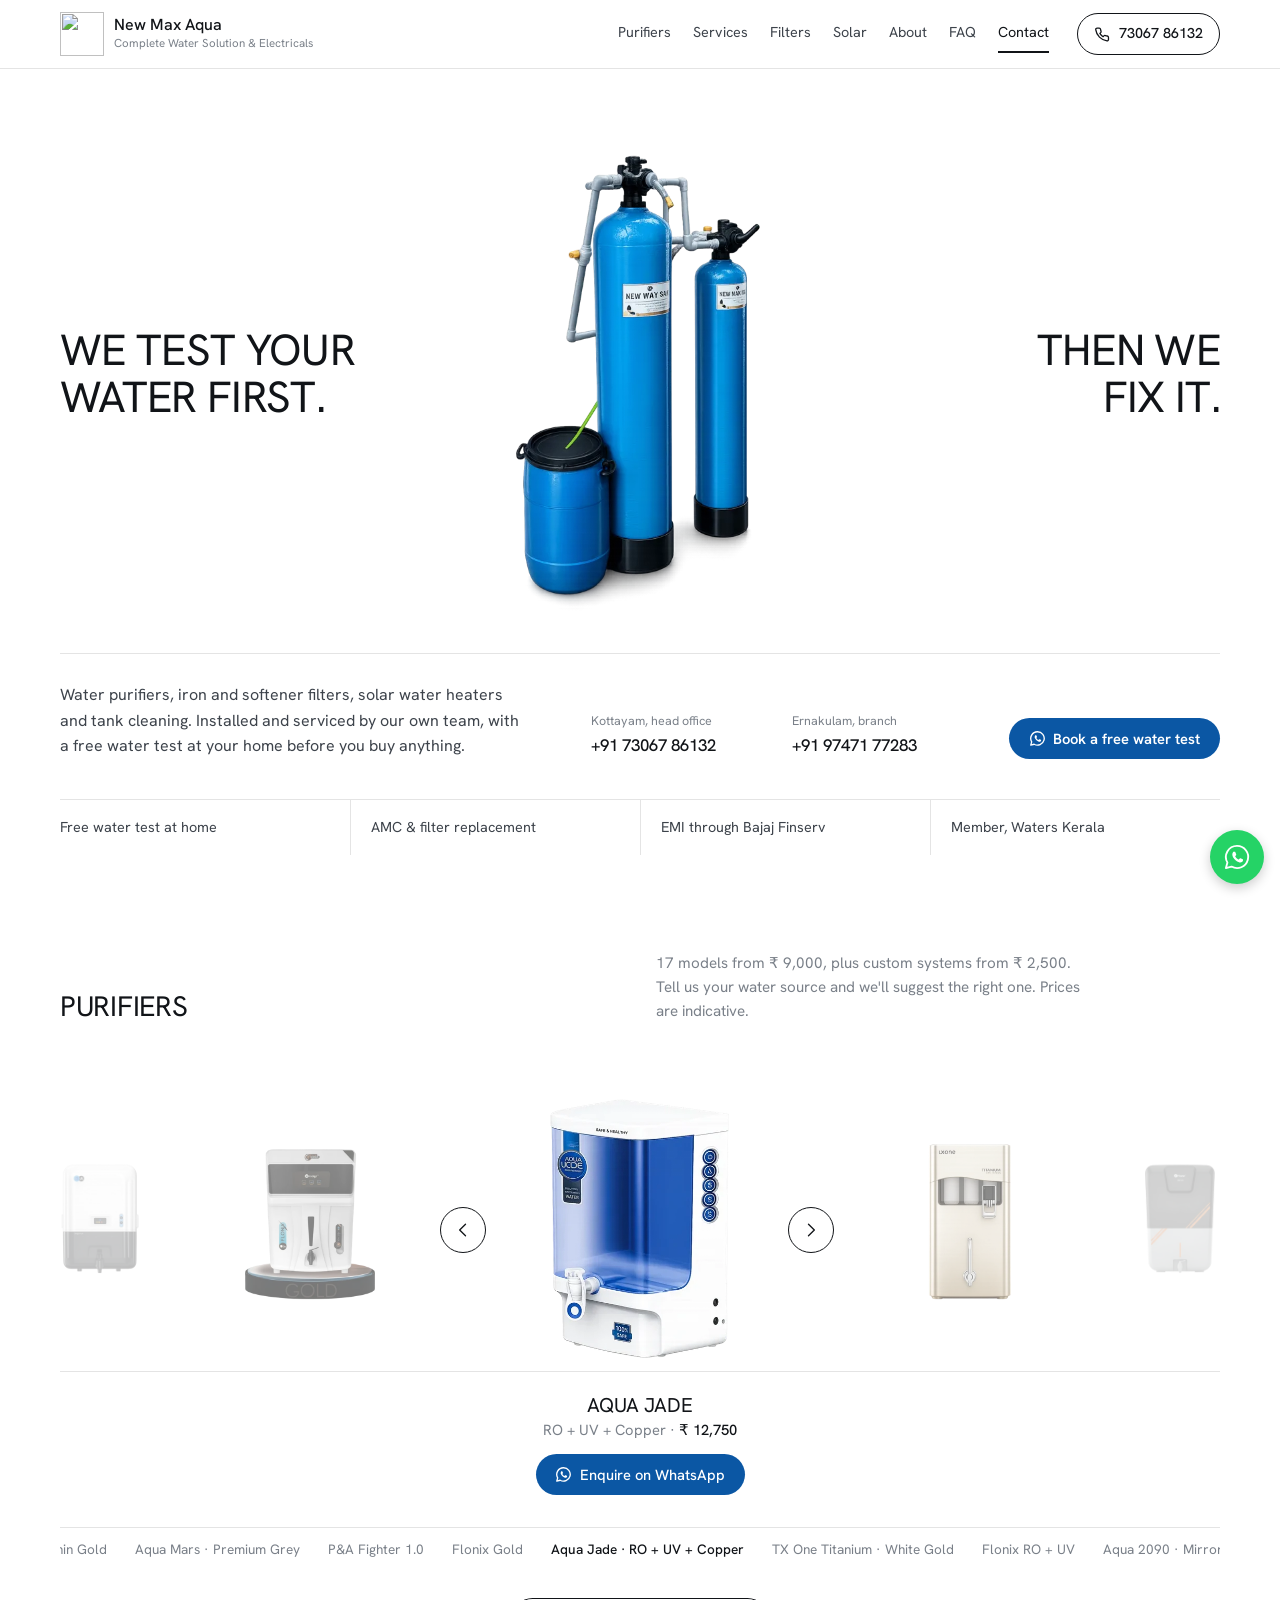
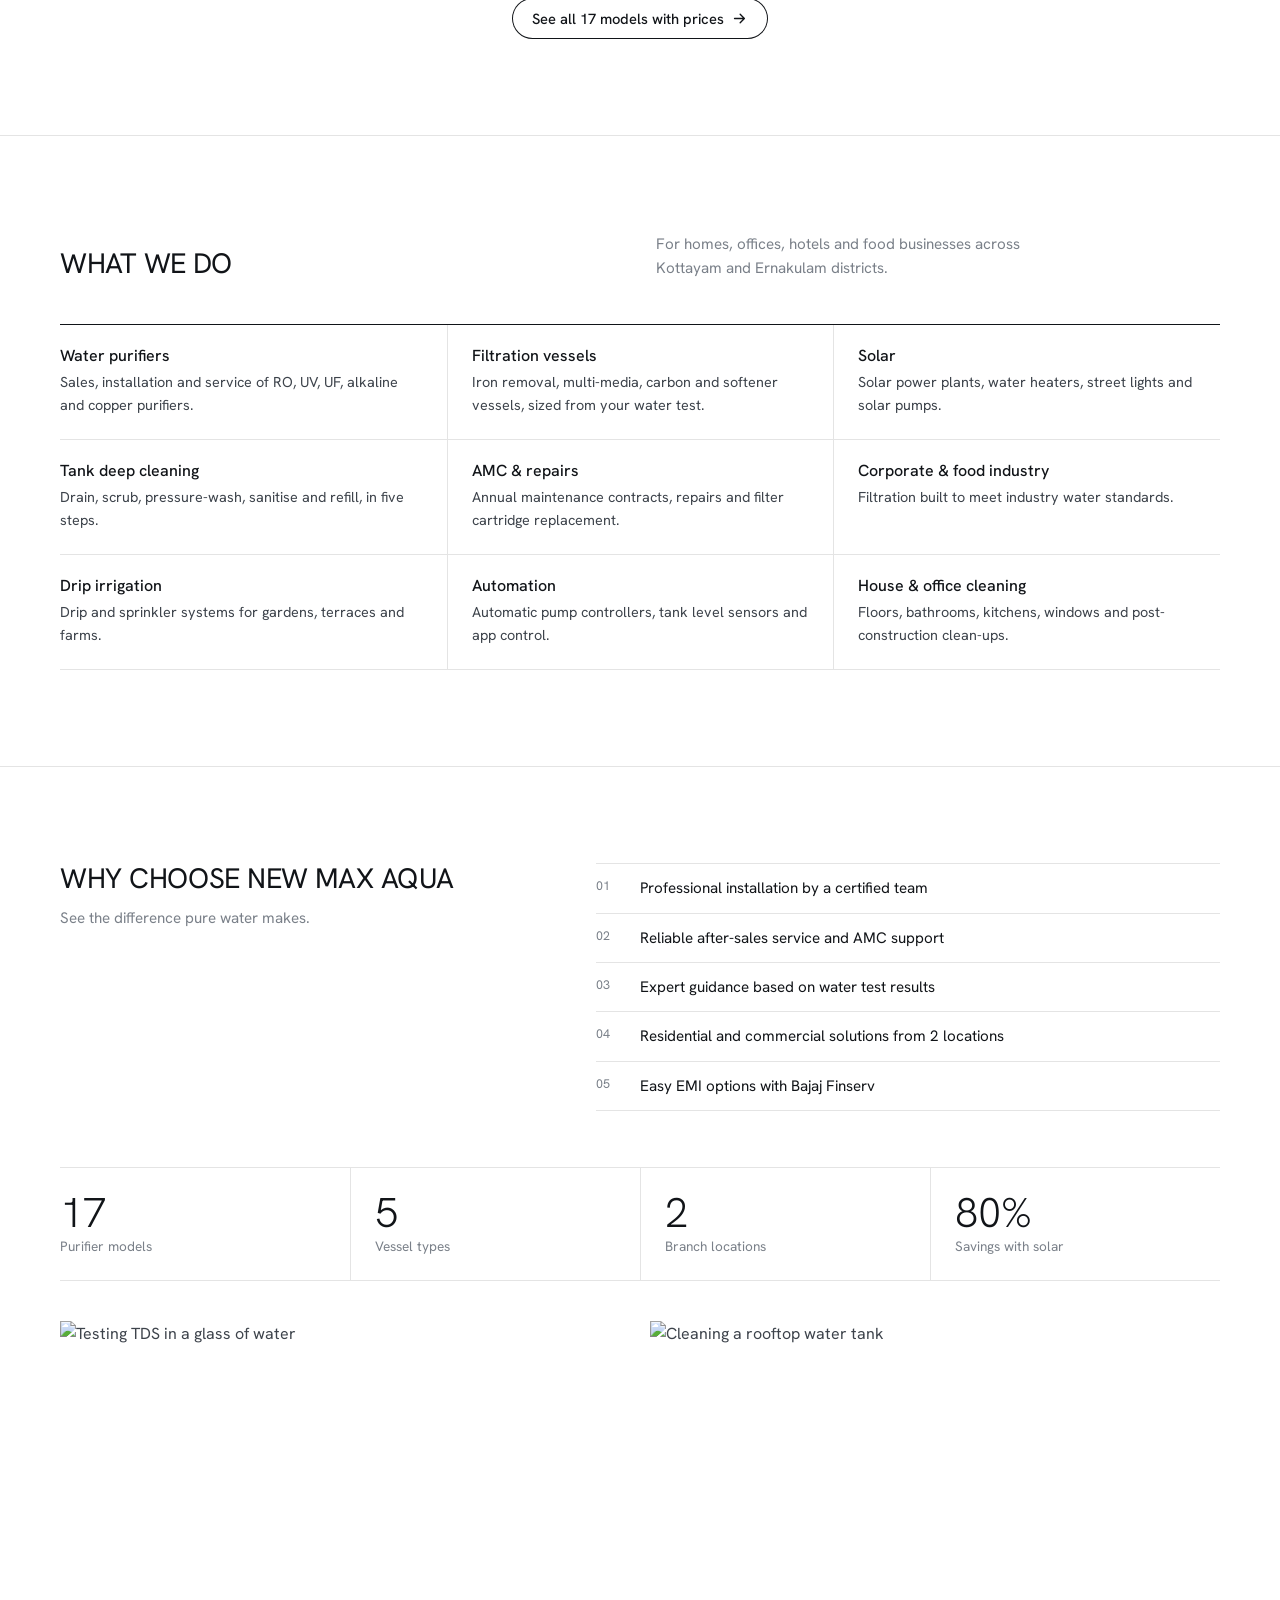
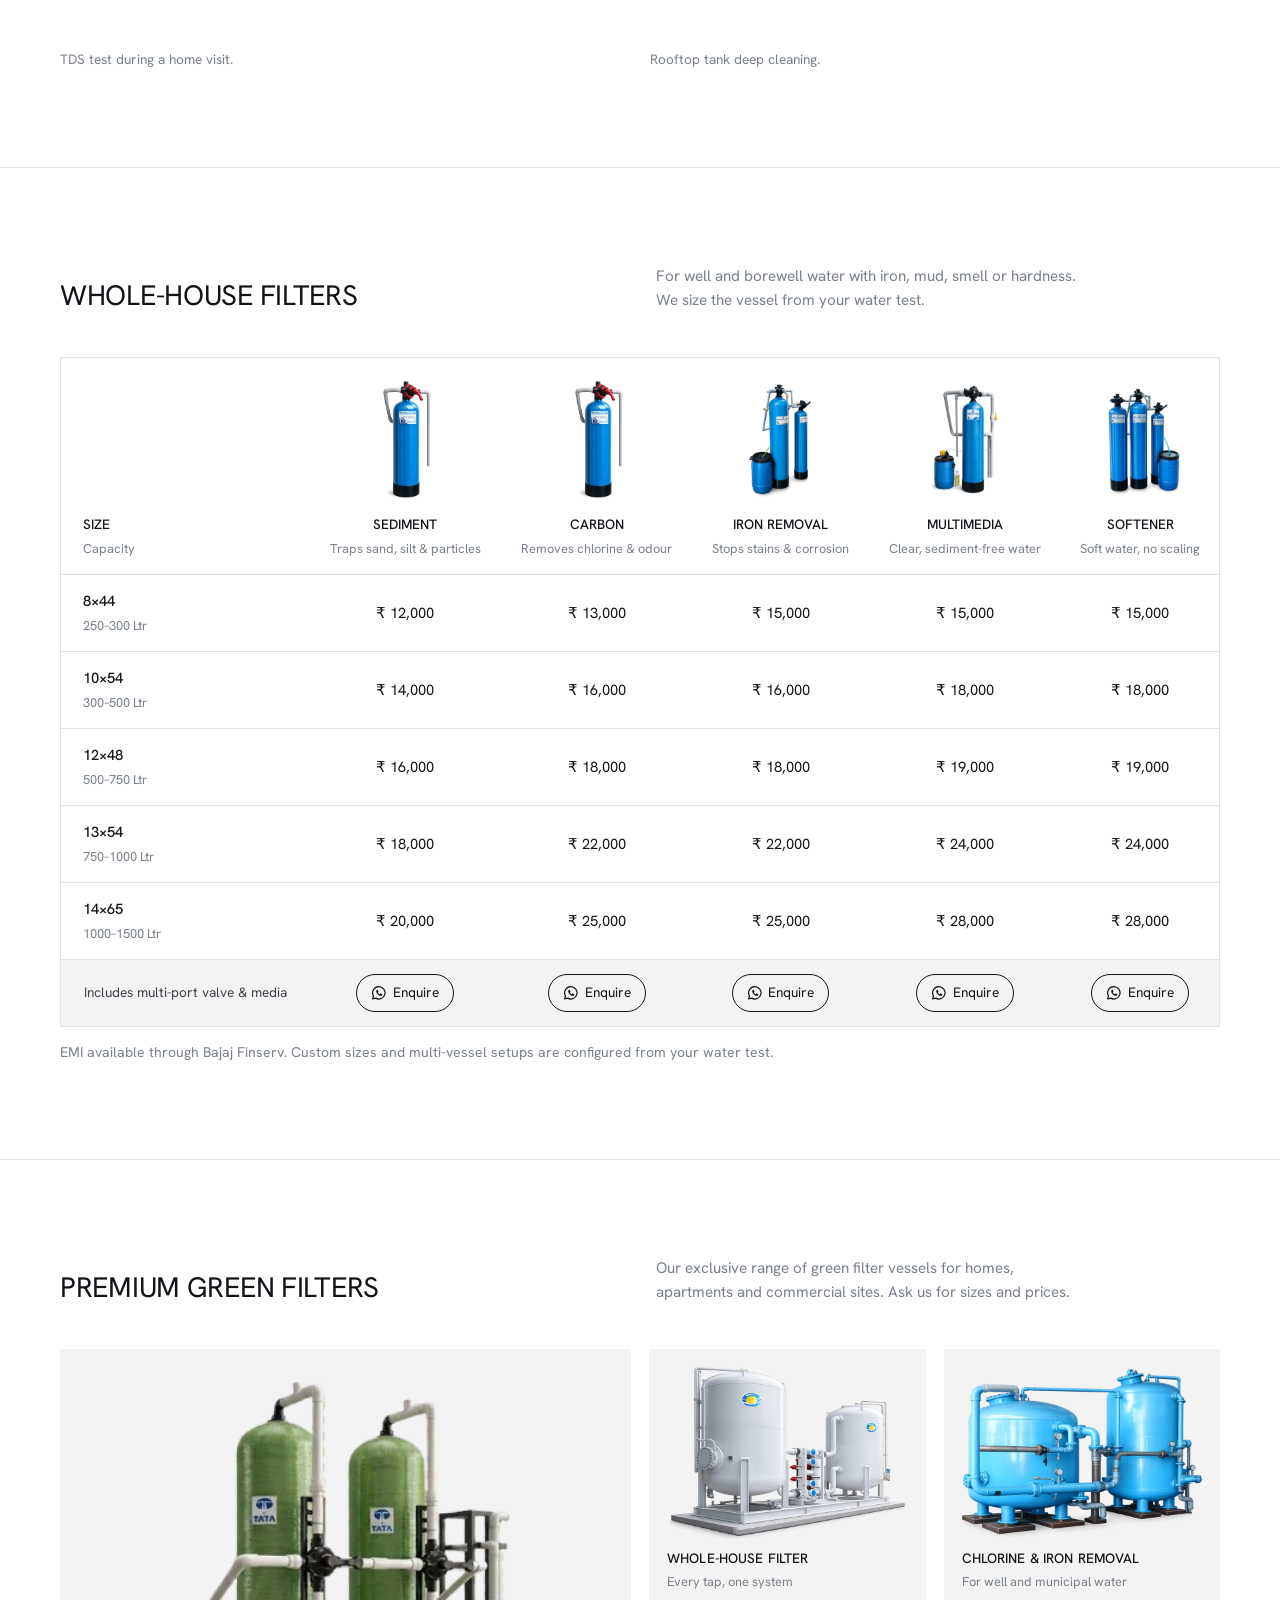
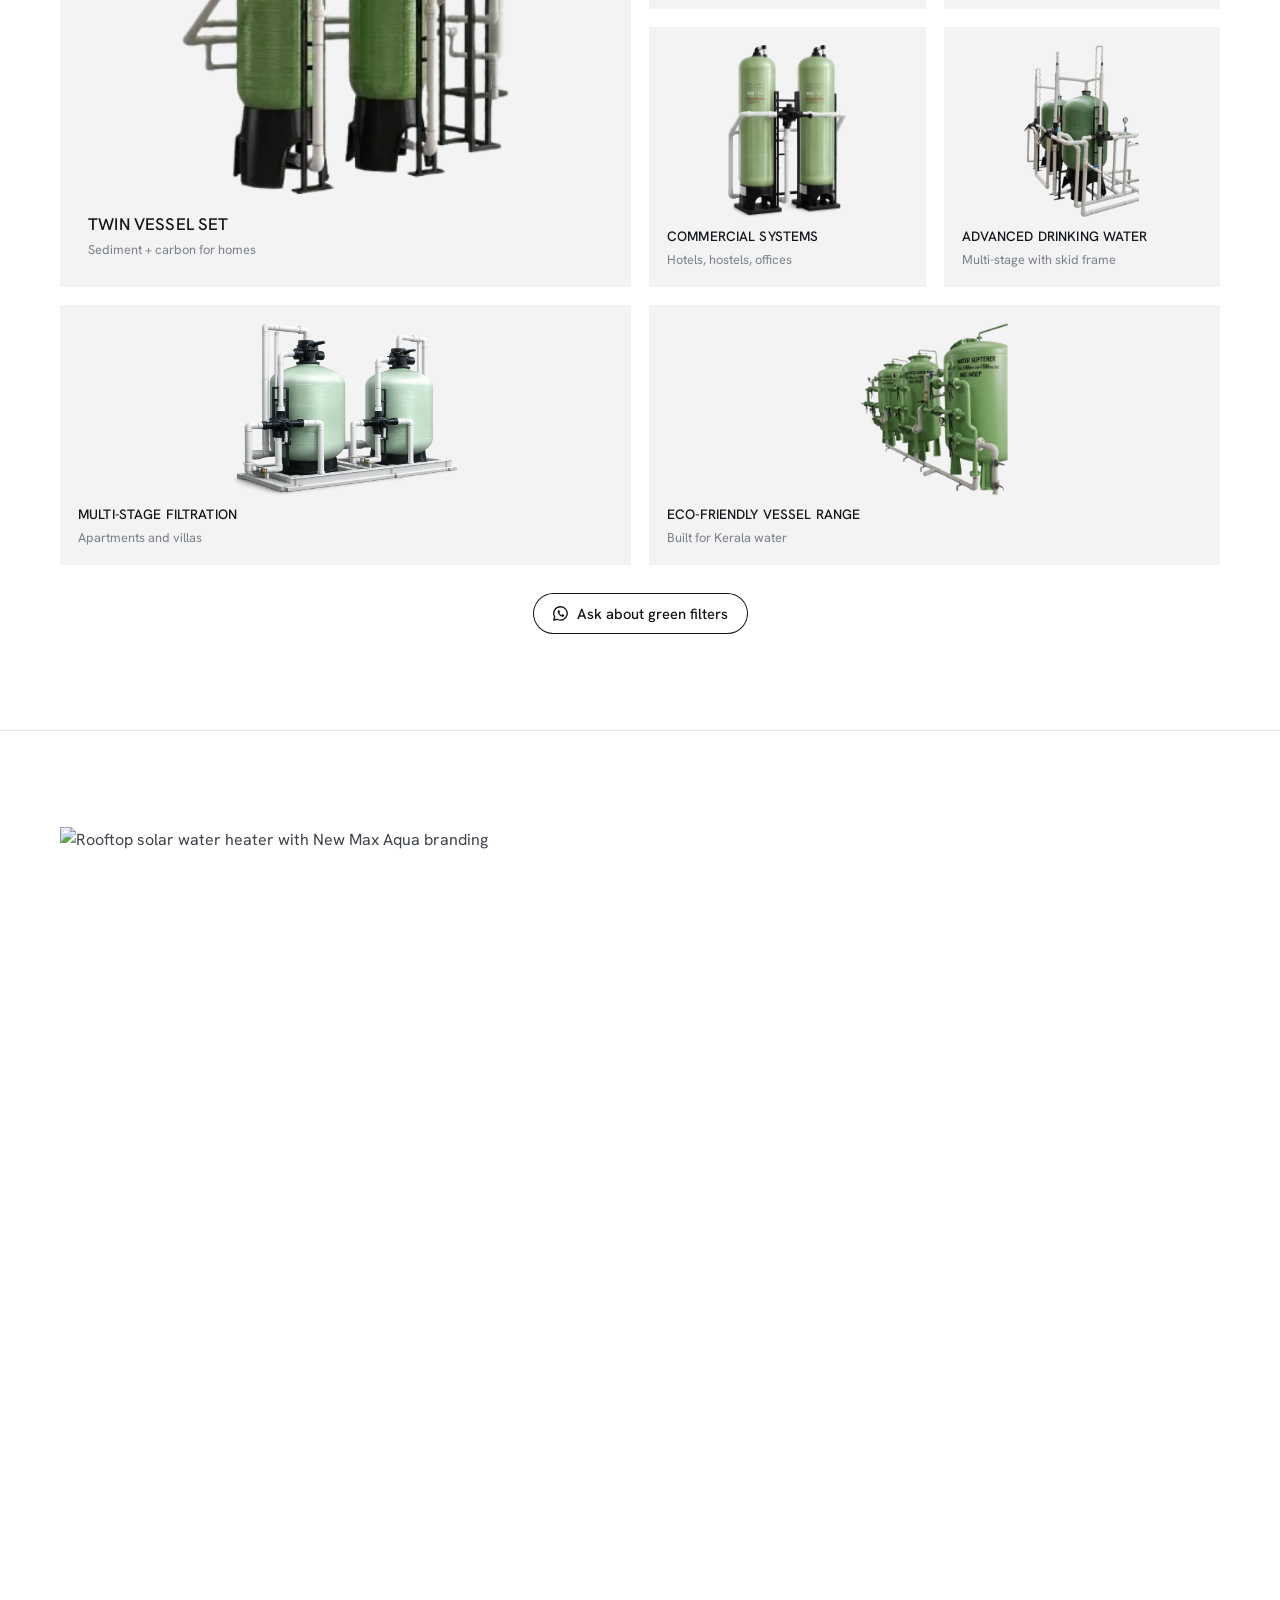
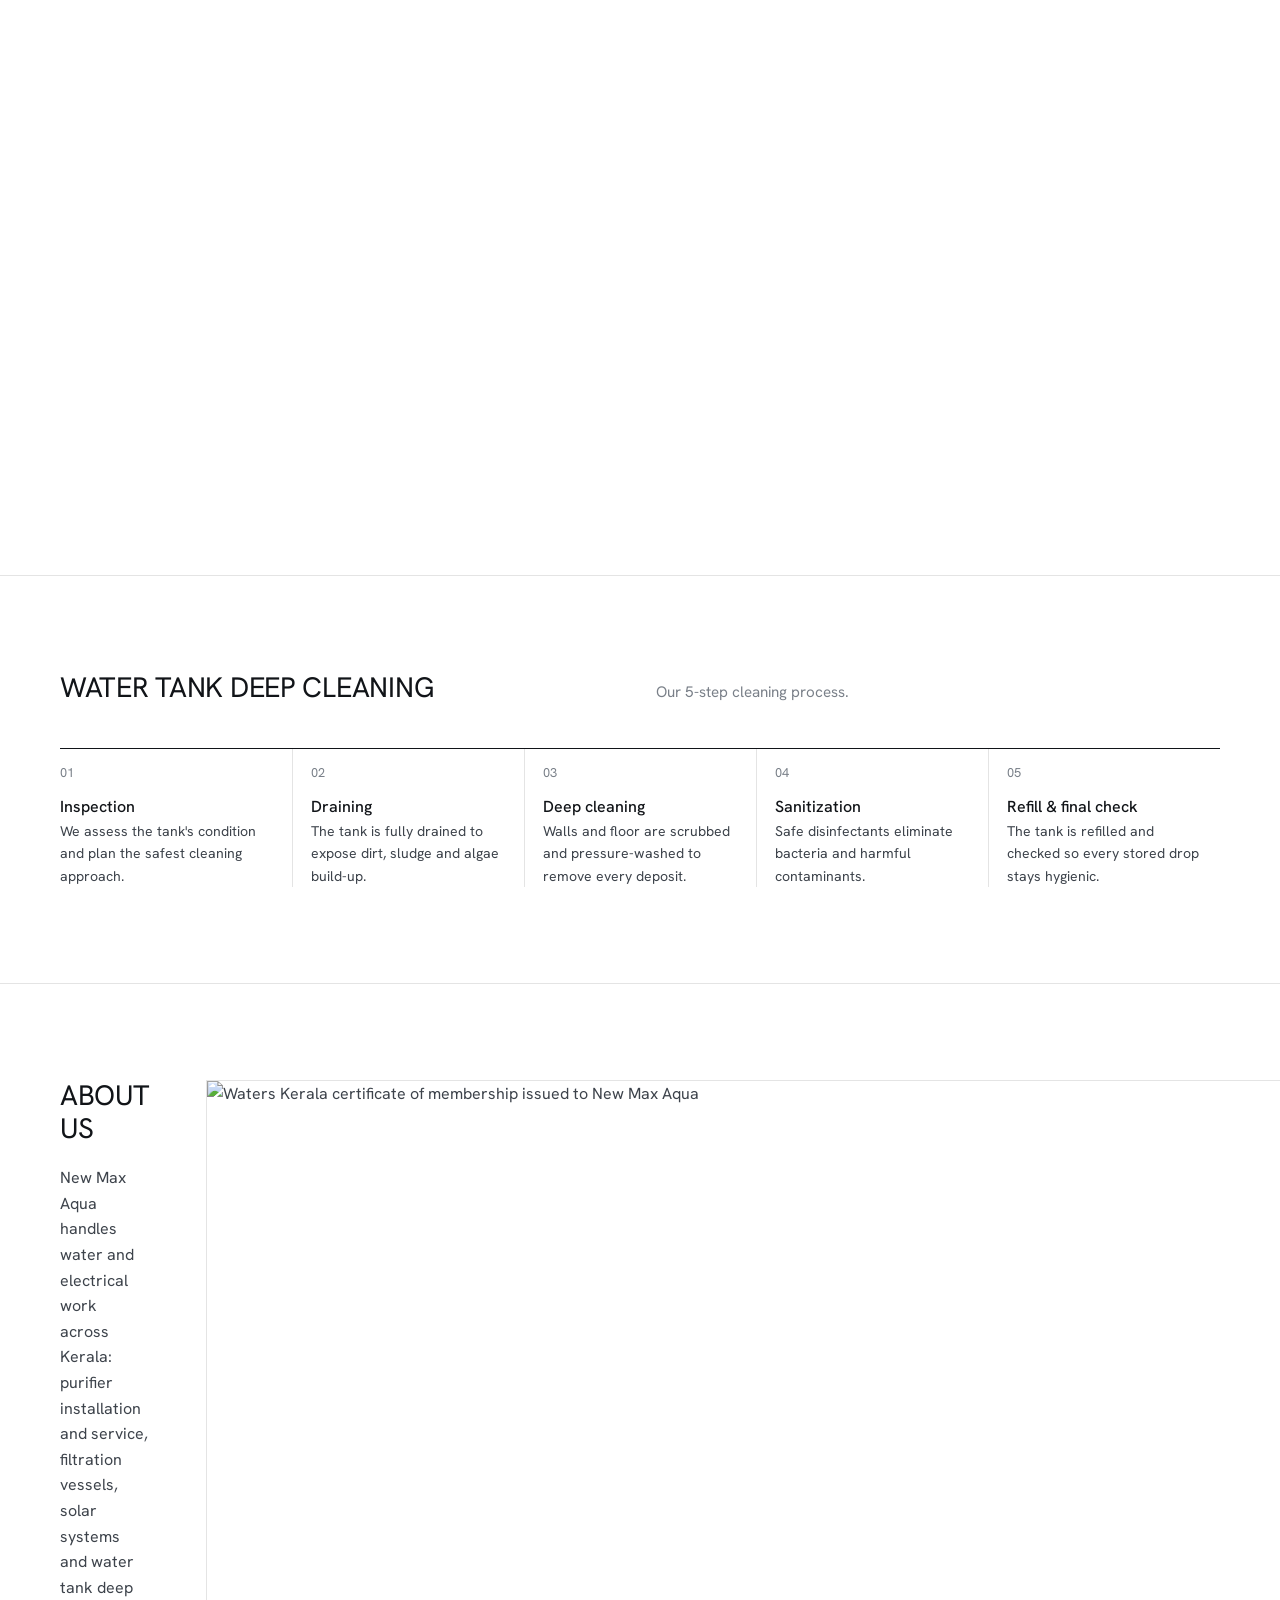
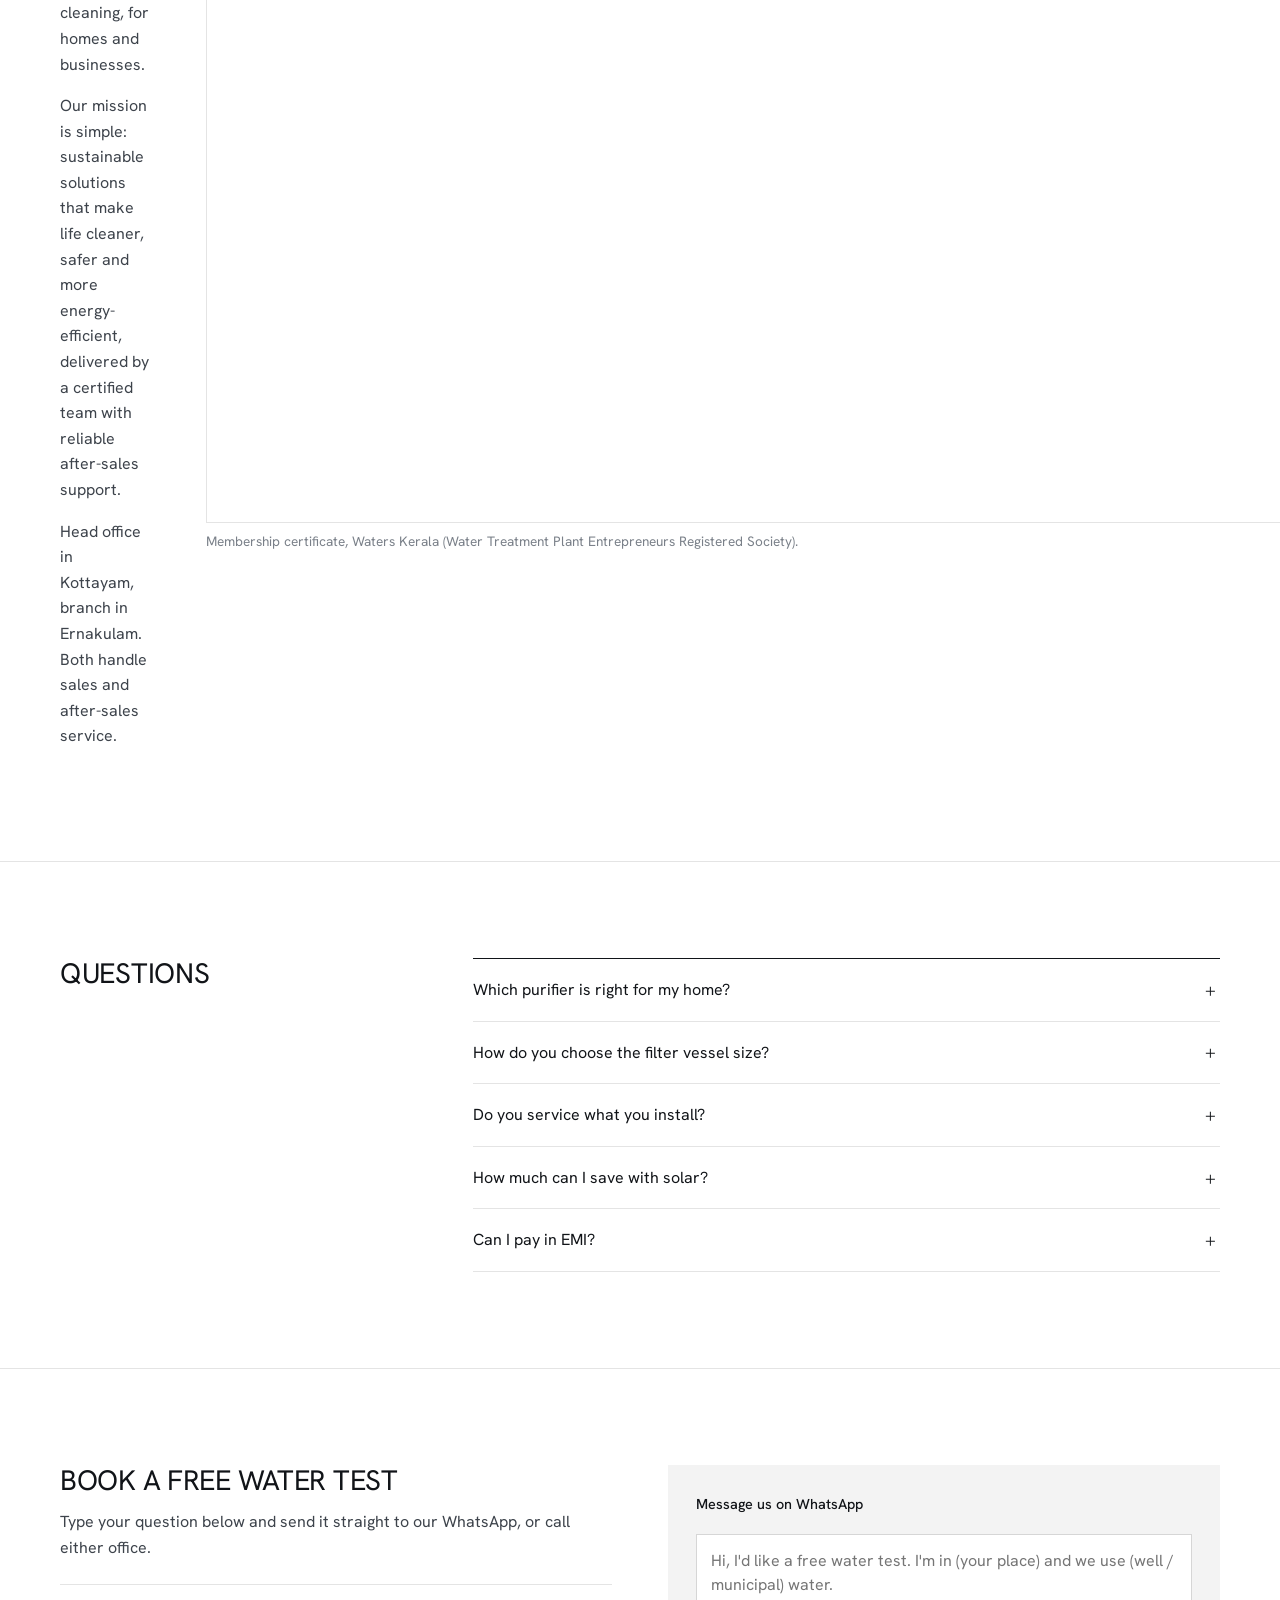
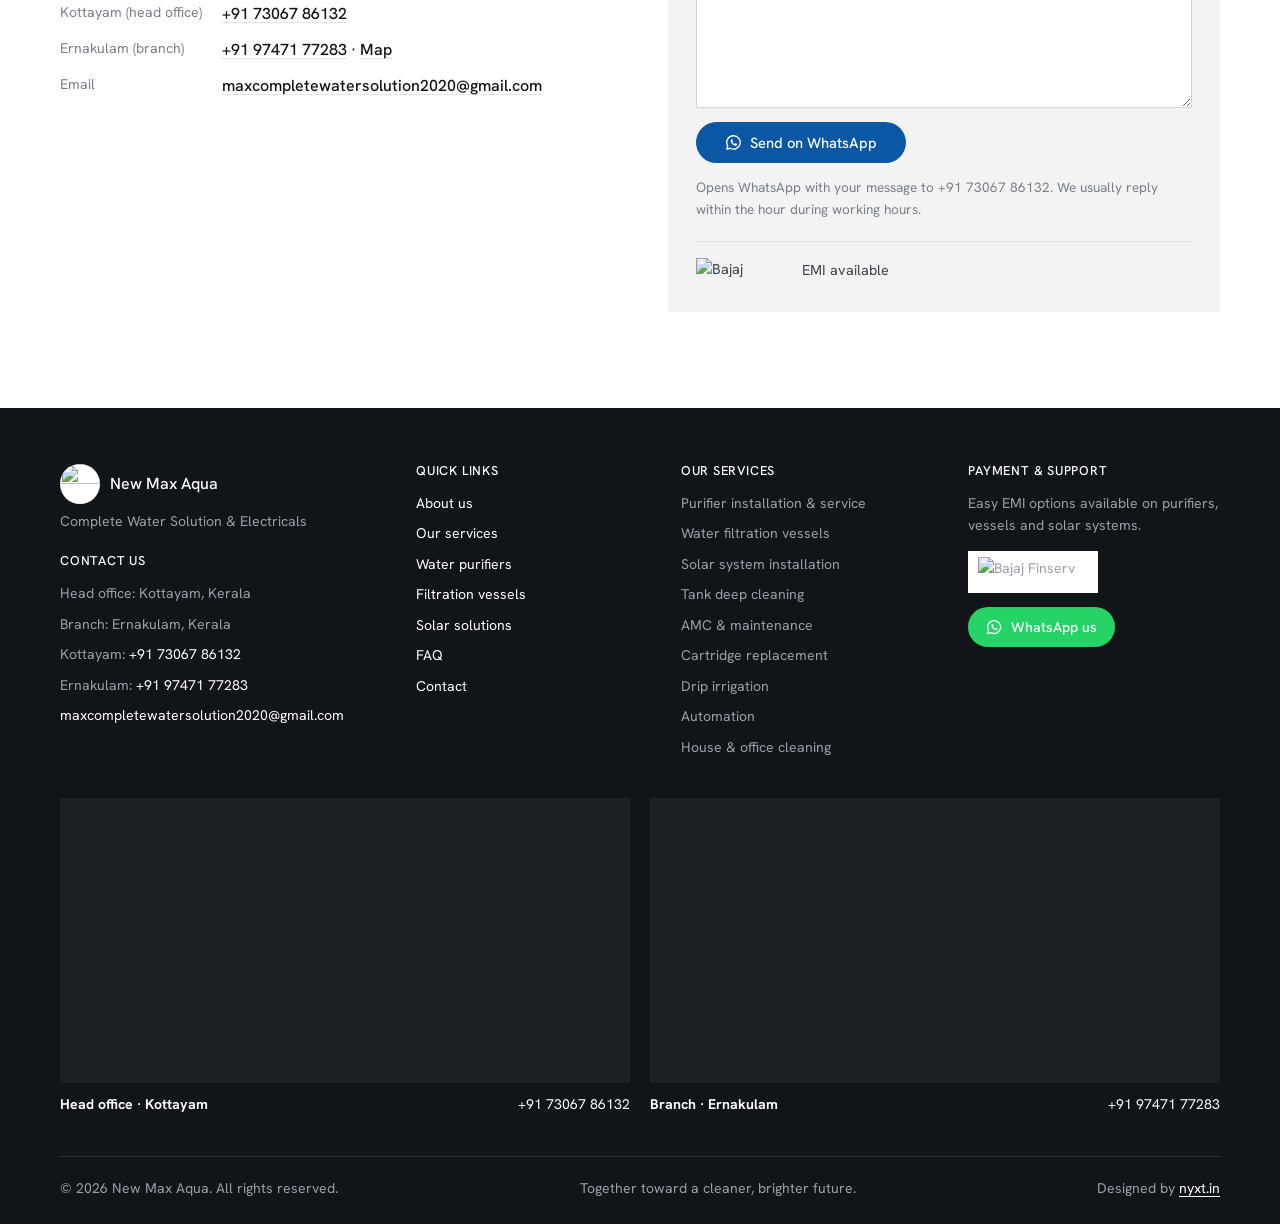
==== commit 45ad1ae2: "Redesign frontend: editorial layout, 3D hero filter, models page - New editorial-style home page wit" ====
--- a/index.html
+++ b/index.html
@@ -136,1632 +136,458 @@
 
     <link rel="shortcut icon" type="image/png" href="assets/img/Aqua/Assets/logonew/logo.png">
 
-    <!-- CSS here -->
-    <link rel="stylesheet" href="assets/css/bootstrap.min.css">
-    <link rel="stylesheet" href="assets/css/animate.min.css">
-    <link rel="stylesheet" href="assets/css/magnific-popup.css">
-    <link rel="stylesheet" href="assets/css/fontawesome-all.min.css">
-    <link rel="stylesheet" href="assets/css/odometer.css">
-    <link rel="stylesheet" href="assets/css/jarallax.css">
-    <link rel="stylesheet" href="assets/css/swiper-bundle.min.css">
-    <link rel="stylesheet" href="assets/css/BeerSlider.css">
-    <link rel="stylesheet" href="assets/css/tg-cursor.css">
-    <link rel="stylesheet" href="assets/css/slick.css">
-    <link rel="stylesheet" href="assets/css/default.css">
-    <link rel="stylesheet" href="assets/css/aos.css">
-    <link rel="stylesheet" href="assets/css/style.css">
-    <link rel="stylesheet" href="assets/css/responsive.css">
-    <link rel="stylesheet" href="assets/css/aqua-custom.css">
+    <meta name="theme-color" content="#ffffff">
+    <link rel="preconnect" href="https://fonts.googleapis.com">
+    <link rel="preconnect" href="https://fonts.gstatic.com" crossorigin>
+    <link rel="stylesheet" href="https://fonts.googleapis.com/css2?family=Hanken+Grotesk:wght@300..600&display=swap">
+    <link rel="stylesheet" href="assets/new/newmax.css?v=27">
 </head>
-
 <body>
-
-
-    <!-- svg symbols -->
-    <svg width="0" height="0" style="position:absolute" aria-hidden="true" xmlns="http://www.w3.org/2000/svg">
-        <symbol id="aqua-sparkle" viewBox="0 0 41 44" fill="none">
-            <path
-                d="M35.2826 37.5886C36.6662 36.9737 38.8185 36.205 40.8939 36.205C38.8185 36.205 36.6662 35.4363 35.2826 34.8213C34.6676 33.4377 33.8989 31.2854 33.8989 29.21C33.8989 31.2854 33.1303 33.4377 32.5153 34.8213C31.1317 35.4363 28.9794 36.205 26.9039 36.205C28.9794 36.205 31.1317 36.9737 32.5153 37.5886C33.1303 38.9722 33.8989 41.1246 33.8989 43.2C33.8989 41.1246 34.6676 38.9722 35.2826 37.5886Z"
-                fill="currentcolor" />
-            <path
-                d="M31.2085 13.5288C33.4377 12.5295 36.8968 11.2996 40.279 11.2996C36.8968 11.2996 33.4377 10.0698 31.2085 9.07046C30.2093 6.84128 28.9794 3.38221 28.9794 0C28.9794 3.38221 27.7495 6.84128 26.7502 9.07046C24.521 10.0698 21.0619 11.2996 17.6797 11.2996C21.0619 11.2996 24.521 12.5295 26.7502 13.5288C27.7495 15.758 28.9794 19.2171 28.9794 22.5993C28.9794 19.2171 30.2093 15.758 31.2085 13.5288Z"
-                fill="currentcolor" />
-            <path
-                d="M16.6036 31.7467C19.2939 30.5936 23.5986 28.9794 27.6726 28.9794C23.5986 28.9794 19.2939 27.442 16.6036 26.2121C15.3737 23.5986 13.8363 19.294 13.8363 15.22C13.8363 19.294 12.2989 23.5986 11.069 26.289C8.37865 27.442 4.07402 29.0563 0 29.0563C4.07402 29.0563 8.37865 30.5936 11.069 31.8235C12.2989 34.4371 13.8363 38.7417 13.8363 42.8926C13.8363 38.7417 15.3737 34.4371 16.6036 31.7467Z"
-                fill="currentcolor" />
-        </symbol>
-        <symbol id="aqua-card-shape" viewBox="0 0 375 240" fill="none">
-            <path
-                d="M16.1665 159.578C16.0105 165.687 11.1242 169.917 5.61408 171.118C8.2132 172.58 10.5004 174.512 12.4757 176.601C16.4784 180.987 17.9339 187.096 17.726 192.893C17.57 198.637 14.0352 205.007 9.77266 208.61C8.94095 209.289 8.10923 209.916 7.27752 210.438C7.48544 211.117 7.64139 211.796 7.74536 212.474C11.3321 215.085 13.4634 219.733 13.3594 224.119C13.3075 225.79 12.9436 227.304 12.2678 228.662C12.3718 228.714 12.4757 228.766 12.5797 228.819C13.5154 224.746 16.0105 220.725 19.0255 218.166C22.9762 214.824 27.7585 213.675 32.8008 213.675C37.947 213.675 42.7294 216.808 46.1083 220.464C49.5391 224.171 50.7347 229.393 50.5787 234.301C50.5787 234.301 50.5787 234.301 50.5787 234.354C51.6184 232.735 52.866 231.273 54.2175 230.124C58.0122 226.887 62.5866 225.79 67.473 225.79C71.5796 225.79 75.1663 227.409 77.9734 229.967C79.2729 227.879 80.8324 226.051 82.4958 224.641C87.1742 220.673 92.7363 219.367 98.7143 219.367C104.744 219.367 110.41 223.075 114.361 227.356C115.816 228.975 116.96 230.803 117.792 232.787C121.638 229.811 126.109 228.819 130.891 228.819C136.038 228.819 140.82 231.952 144.199 235.607C145.03 236.547 145.758 237.539 146.33 238.635C149.241 236.286 152.568 234.771 156.259 234.093C158.182 233.988 160.105 233.884 162.029 233.779C164.628 233.884 167.019 234.51 169.254 235.659C169.566 234.876 169.93 234.093 170.398 233.361C171.385 230.907 172.893 228.871 175.024 227.2C176.948 225.477 179.131 224.328 181.574 223.753C183.861 222.813 186.304 222.448 188.852 222.709H189.475C192.958 222.97 196.077 224.067 198.988 226.051C200.288 227.2 201.535 228.349 202.835 229.55C205.018 232.16 206.422 235.137 207.045 238.479C207.097 238.949 207.097 239.419 207.149 239.941C209.748 237.696 213.283 236.39 216.766 236.39C219.833 236.39 222.484 237.696 224.459 239.732C224.667 239.523 224.875 239.314 225.135 239.158C229.814 235.189 235.376 233.884 241.354 233.884C243.173 233.884 244.992 234.249 246.708 234.824C248.059 230.646 250.71 226.625 253.777 224.015C258.456 220.046 264.018 218.74 269.996 218.74C276.026 218.74 281.692 222.448 285.642 226.73C287.826 229.132 289.229 232.056 290.061 235.137C292.556 231.429 297.183 229.289 301.757 229.289C304.148 229.289 306.279 230.124 308.047 231.429C308.047 231.273 308.047 231.116 308.047 230.959C308.203 226.103 311.166 220.673 314.805 217.592C318.755 214.25 323.538 213.101 328.58 213.101C333.726 213.101 338.508 216.234 341.887 219.889C341.991 219.994 342.095 220.15 342.199 220.255C342.199 219.889 342.147 219.524 342.199 219.158C342.355 213.049 347.241 208.819 352.752 207.618C348.697 203.702 346.306 197.853 346.462 192.318C346.618 187.619 349.477 182.449 352.96 179.473C355.143 177.593 357.586 176.444 360.185 175.817C359.041 173.102 358.47 170.178 358.522 167.306C358.574 165.739 358.937 164.068 359.509 162.502C355.767 161.458 352.388 159.003 349.841 156.184C346.41 152.476 345.214 147.254 345.37 142.346C345.526 137.49 348.489 132.059 352.128 128.978C355.663 125.949 359.873 124.748 364.344 124.54C361.017 120.728 359.145 115.506 359.301 110.493C359.405 106.368 361.641 101.877 364.552 98.8484C360.133 98.2217 356.026 95.402 353.063 92.1645C349.633 88.457 348.437 83.2352 348.593 78.3268C348.749 73.4705 351.712 68.0398 355.351 64.959C359.301 61.617 364.084 60.4683 369.126 60.4683C370.01 60.4683 370.893 60.5727 371.725 60.7293C367.099 56.8652 364.396 50.5469 364.552 44.594C364.708 39.8944 367.567 34.7249 371.049 31.7484C372.297 30.7041 373.648 29.8686 375 29.242C373.233 27.6232 371.725 25.639 370.633 23.4458C370.01 23.498 369.386 23.498 368.762 23.498C363.616 23.498 358.834 20.365 355.455 16.7097C353.999 15.091 352.908 13.2111 352.18 11.1746C351.088 13.1067 349.633 14.8299 348.125 16.1353C344.33 19.3728 339.756 20.4694 334.87 20.4694C324.733 20.4694 317.768 10.4958 317.768 1.20101C315.74 6.10949 310.334 9.03368 304.98 9.03368C303.005 9.03368 301.185 8.45929 299.626 7.51937C298.43 10.2869 296.559 12.8456 294.479 14.621C290.685 17.8585 286.11 18.9551 281.224 18.9551C272.179 18.9551 265.681 10.9657 264.382 2.66311C262.874 3.39416 261.263 3.96855 259.547 4.28186C257.988 4.3863 256.428 4.43852 254.817 4.54295C254.401 4.54295 254.037 4.49073 253.621 4.43852C253.621 4.96069 253.621 5.48287 253.517 6.05727V6.68388C253.258 10.1825 252.166 13.3155 250.191 16.2397C249.047 17.5452 247.903 18.7984 246.708 20.1039C244.109 22.297 241.146 23.7069 237.819 24.3335C236.207 24.4379 234.544 24.5424 232.932 24.5946C230.333 24.4902 227.942 23.7591 225.759 22.4015C223.316 21.4093 221.288 19.895 219.625 17.7541C217.91 15.822 216.766 13.6289 216.194 11.1746C215.882 10.4436 215.674 9.76473 215.518 9.03368C210.06 8.72038 205.59 5.53509 202.731 1.14879C201.795 1.09657 200.859 1.09657 199.924 1.04436C199.664 1.09657 199.456 1.20101 199.196 1.25323C198 1.72319 196.805 2.08871 195.557 2.24537C195.557 2.29758 195.557 2.29758 195.557 2.3498C195.349 9.60808 188.592 14.2033 181.938 14.2033C175.7 14.2033 171.23 8.72038 170.294 3.02863C169.93 3.39416 169.566 3.70747 169.202 4.02077C165.408 7.25828 160.833 8.35485 155.947 8.35485C155.323 8.35485 154.699 8.30264 154.127 8.25042C152.672 11.1224 150.697 13.6811 148.461 15.5609C143.783 19.5295 138.221 20.8349 132.243 20.8349C126.213 20.8349 120.547 17.1274 116.596 12.8456C116.076 12.2712 115.609 11.6446 115.141 11.018C113.685 11.2791 112.178 11.3835 110.67 11.3835C106.408 11.3835 102.717 9.60808 99.8579 6.84054C99.8059 6.84054 99.7539 6.89275 99.65 6.89275C97.6747 7.72824 95.6473 7.98933 93.4641 7.78046H92.6843C89.7214 7.57159 87.0703 6.63166 84.6271 4.96069C84.3672 4.6996 84.0553 4.43852 83.7954 4.17743C80.4685 6.84054 76.5179 7.78046 72.3593 7.78046C71.1637 7.78046 69.9681 7.6238 68.8765 7.3105C67.7329 9.19034 66.3294 10.9135 64.8219 12.219C60.8712 15.5609 56.0889 16.7097 51.0466 16.7097C45.9003 16.7097 41.118 13.5766 37.7391 9.92139C35.296 7.04941 33.9964 3.55081 33.5286 0C31.1374 1.51432 28.2783 2.40202 25.4193 2.40202C23.7039 2.40202 22.0925 1.98428 20.637 1.25323C20.2211 6.7361 16.8423 12.6367 12.7357 16.1353C10.7083 17.8585 8.52509 19.0595 6.18589 19.895C9.30482 21.096 12.1638 23.2892 14.3991 25.6912C17.8299 29.3986 19.0255 34.6204 18.8696 39.5289C18.7136 44.3852 15.7506 49.8158 12.1119 52.8967C10.7083 54.0455 9.25284 54.9854 7.69337 55.6642C7.69337 55.7164 7.74536 55.7164 7.74536 55.7686C8.88897 57.0219 9.6687 58.484 10.0326 60.1027C10.6564 61.617 10.9163 63.2358 10.7083 64.9068V66.8388C10.5524 69.1364 9.82465 71.2251 8.52509 73.1572C8.36914 73.3661 8.16121 73.5749 8.00527 73.7316C9.35681 74.7237 10.6044 75.8725 11.696 77.2824C13.7233 79.5278 15.0749 82.0864 15.7506 85.0106C16.8942 87.726 17.3101 90.5979 16.9462 93.5744V94.3576C16.6343 98.4306 15.3348 102.19 13.0475 105.584C12.3198 106.368 11.644 107.151 10.9163 107.934C13.3594 110.597 14.763 114.357 14.659 117.908C14.503 123.443 10.5004 127.464 5.66607 129.03C5.87399 129.552 6.08192 130.075 6.18589 130.649C6.80967 132.163 7.06959 133.782 6.86166 135.453V136.08C6.70571 138.377 5.97796 140.466 4.6784 142.398L2.39118 144.957C1.61145 145.583 0.831716 146.105 0 146.575C1.40352 146.158 2.91101 145.897 4.41849 145.897C11.4881 145.897 16.3224 153.05 16.1665 159.578Z"
-                fill="currentcolor" />
-        </symbol>
-    </svg>
-
-    <!-- Scroll-top -->
-    <button class="scroll-top scroll-to-target" data-target="html">
-        <i class="fas fa-angle-up"></i>
+<a class="skip" href="#main">Skip to content</a>
+
+<svg width="0" height="0" style="position:absolute" aria-hidden="true">
+  <defs>
+    <symbol id="i-phone" viewBox="0 0 24 24"><path d="M21 16.5v3a2 2 0 0 1-2.2 2A19 19 0 0 1 2.5 5.2 2 2 0 0 1 4.5 3h3a2 2 0 0 1 2 1.7c.1 1 .4 1.9.7 2.8a2 2 0 0 1-.5 2.1L8.5 10.8a16 16 0 0 0 4.7 4.7l1.2-1.2a2 2 0 0 1 2.1-.5c.9.3 1.8.6 2.8.7a2 2 0 0 1 1.7 2z"/></symbol>
+    <symbol id="i-pin" viewBox="0 0 24 24"><path d="M12 21s-7-6.2-7-11.5a7 7 0 0 1 14 0C19 14.8 12 21 12 21z"/><circle cx="12" cy="9.5" r="2.5"/></symbol>
+    <symbol id="i-arrow" viewBox="0 0 24 24"><path d="M5 12h14M13 6l6 6-6 6"/></symbol>
+    <symbol id="i-left" viewBox="0 0 24 24"><path d="M15 5l-7 7 7 7"/></symbol>
+    <symbol id="i-right" viewBox="0 0 24 24"><path d="M9 5l7 7-7 7"/></symbol>
+    <symbol id="i-plus" viewBox="0 0 24 24"><path d="M12 5v14M5 12h14"/></symbol>
+    <symbol id="i-menu" viewBox="0 0 24 24"><path d="M4 7h16M4 12h16M4 17h16"/></symbol>
+    <symbol id="i-close" viewBox="0 0 24 24"><path d="M6 6l12 12M18 6 6 18"/></symbol>
+    <symbol id="i-wa" viewBox="0 0 24 24"><path d="M12 2.5A9.5 9.5 0 0 0 3.8 16.8L2.5 21.5l4.8-1.3A9.5 9.5 0 1 0 12 2.5z"/><path d="M8.6 7.8c.2-.4.5-.4.8-.4h.6c.2 0 .4.1.5.4l.8 1.9c.1.2 0 .5-.1.7l-.6.7c-.1.2-.1.4 0 .6.6 1 1.4 1.8 2.5 2.4.2.1.4.1.6-.1l.7-.8c.2-.2.4-.2.6-.1l1.9.9c.2.1.3.3.3.5 0 .9-.6 1.9-1.6 2.1-1 .2-2.6-.1-4.6-1.7-2-1.6-3-3.6-3-4.8 0-1.1.5-1.9.7-2.3z" fill="currentColor" stroke="none"/></symbol>
+  </defs>
+</svg>
+
+<header class="hdr">
+  <div class="wrap hdr__in">
+    <a class="brand" href="#main" aria-label="New Max Aqua home">
+      <img src="assets/img/Aqua/Assets/logonew/logo.png" alt="" width="44" height="44">
+      <span><b>New Max Aqua</b><small>Complete Water Solution &amp; Electricals</small></span>
+    </a>
+    <nav class="nav" id="nav" aria-label="Primary">
+      <a href="#purifiers">Purifiers</a>
+      <a href="#services">Services</a>
+      <a href="#vessels">Filters</a>
+      <a href="#solar">Solar</a>
+      <a href="#about">About</a>
+      <a href="#faq">FAQ</a>
+      <a href="#contact">Contact</a>
+    </nav>
+    <a class="hdr__call" href="tel:+917306786132"><svg class="ic"><use href="#i-phone"/></svg><span>73067 86132</span></a>
+    <button class="nav-toggle" id="navToggle" aria-label="Open menu" aria-expanded="false" aria-controls="nav">
+      <svg class="ic"><use href="#i-menu"/></svg>
     </button>
-    <!-- Scroll-top-end-->
-
-    <!-- whatsapp-float -->
-    <a href="https://wa.me/919747177283" class="whatsapp-float" target="_blank" rel="noopener"
-        aria-label="Chat on WhatsApp">
-        <i class="fab fa-whatsapp"></i>
-    </a>
-    <!-- whatsapp-float-end -->
-
-    <!-- header-area -->
-    <header>
-        <div class="header-top">
-            <div class="container">
-                <div class="row">
-                    <div class="col-lg-6">
-                        <div class="header-top-left">
-                            <span><i class="fas fa-tint"></i> Complete Water Solution &amp; Electricals</span>
-                        </div>
-                    </div>
-                    <div class="col-lg-6">
-                        <div class="header-top-right">
-                            <span><i class="fas fa-map-marker-alt"></i> Head Office : Kottayam &nbsp;|&nbsp; Branch :
-                                Ernakulam</span>
-                        </div>
-                    </div>
-                </div>
-            </div>
+  </div>
+</header>
+
+<main id="main">
+
+  <!-- Hero -->
+  <section class="hero">
+    <div class="wrap hero__stage">
+      <h1 class="hero__title"><span>We test your <br>water first.</span><span>Then we <br>fix it.</span></h1>
+      <div class="hero__3d" id="filter3d" role="img" aria-label="3D model of a New Max Aqua filtration vessel. Drag to rotate.">
+        <img class="hero__3d-fallback" src="assets/new/img/v-iron.webp" alt="" width="485" height="720">
+        <p class="hero__3d-hint">Drag to rotate</p>
+      </div>
+    </div>
+    <div class="wrap hero__under">
+      <p class="hero__lead">Water purifiers, iron and softener filters, solar water heaters and tank cleaning. Installed and serviced by our own team, with a free water test at your home before you buy anything.</p>
+      <div class="hero__calls">
+        <a href="tel:+917306786132"><small>Kottayam, head office</small><b>+91 73067 86132</b></a>
+        <a href="tel:+919747177283"><small>Ernakulam, branch</small><b>+91 97471 77283</b></a>
+      </div>
+      <p class="hero__alt"><a class="btn" href="https://wa.me/917306786132?text=Hi%2C%20I%20would%20like%20to%20book%20a%20free%20water%20test" target="_blank" rel="noopener"><svg class="ic"><use href="#i-wa"/></svg> Book a free water test</a></p>
+    </div>
+    <div class="wrap">
+      <ul class="facts">
+        <li>Free water test at home</li>
+        <li>AMC &amp; filter replacement</li>
+        <li>EMI through Bajaj Finserv</li>
+        <li>Member, Waters Kerala</li>
+      </ul>
+    </div>
+  </section>
+
+  <!-- Purifier models (moved up) -->
+  <section class="sec models" id="purifiers">
+    <div class="wrap">
+      <div class="sec__head">
+        <h2>Purifiers</h2>
+        <p>17 models from ₹ 9,000, plus custom systems from ₹ 2,500. Tell us your water source and we'll suggest the right one. Prices are indicative.</p>
+      </div>
+
+      <div class="carousel" id="carousel" aria-roledescription="carousel" aria-label="Purifier models">
+        <div class="car-stage" id="carStage"></div>
+        <div class="car-bar">
+          <button class="car-btn car-btn--prev" type="button" aria-label="Previous model"><svg class="ic"><use href="#i-left"/></svg></button>
+          <div class="car-info" id="carInfo" aria-live="polite"></div>
+          <button class="car-btn car-btn--next" type="button" aria-label="Next model"><svg class="ic"><use href="#i-right"/></svg></button>
         </div>
-        <div class="header-logo-area">
-            <div class="container">
-                <div class="row align-items-center">
-                    <div class="col-xl-4 col-lg-3">
-                        <div class="logo">
-                            <a href="index.html" style="display: flex; align-items: center; gap: 15px;">
-                                <img src="assets/img/Aqua/Assets/logonew/logo.png" alt="New Max Aqua">
-                                <span
-                                    style="font-size: 26px; font-weight: 800; color: var(--tg-primary-color); line-height: 1;">NEWMAX
-                                    AQUA</span>
-                            </a>
-                        </div>
-                    </div>
-                    <div class="col-xl-8 col-lg-9">
-                        <div class="header-contact-info">
-                            <div class="row justify-content-end align-items-center" style="gap: 15px;">
-                                <div class="col-auto">
-                                    <div class="contact-info-item">
-                                        <div class="icon">
-                                            <svg viewBox="0 0 32 32" fill="none" xmlns="http://www.w3.org/2000/svg">
-                                                <path
-                                                    d="M19.5443 8.90191H23.103V12.4627C23.103 13.4419 23.9038 14.2431 24.8824 14.2431C25.8611 14.2431 26.6618 13.4419 26.6618 12.4627V8.90191H30.2206C31.1993 8.90191 32 8.10074 32 7.12153C32 6.14232 31.1993 5.34115 30.2206 5.34115H26.6618V1.78038C26.6618 0.801172 25.8611 0 24.8824 0C23.9038 0 23.103 0.801172 23.103 1.78038V5.34115H19.5443C18.5656 5.34115 17.7649 6.14232 17.7649 7.12153C17.7649 8.10074 18.5656 8.90191 19.5443 8.90191ZM28.8149 21.8453L24.2952 21.329C23.7638 21.2665 23.2251 21.3254 22.7197 21.5012C22.2143 21.6769 21.7552 21.965 21.377 22.3438L18.1029 25.6197C13.0516 23.0492 8.94581 18.9411 6.37676 13.887L9.66863 10.5933C10.4338 9.82771 10.8074 8.74167 10.6829 7.67345L10.1669 3.18688C10.0708 2.31804 9.65861 1.51493 9.0089 0.930516C8.35918 0.346106 7.51732 0.0212413 6.64367 0.0178038H3.56532C1.55461 0.0178038 -0.118021 1.69136 0.00653656 3.70319C0.949614 18.9077 13.1029 31.0499 28.2811 31.9935C30.2918 32.1181 31.9644 30.4445 31.9644 28.4327V25.3526C31.9822 23.5723 30.6121 22.0411 28.8149 21.8453V21.8453Z"
-                                                    fill="currentcolor" />
-                                            </svg>
-                                        </div>
-                                        <div class="content">
-                                            <h4 class="title">Kottayam (Head Office):</h4>
-                                            <a href="tel:+917306786132">+91 73067 86132</a>
-                                        </div>
-                                    </div>
-                                </div>
-                                <div class="col-auto">
-                                    <div class="contact-info-item">
-                                        <div class="icon">
-                                            <svg viewBox="0 0 32 32" fill="none" xmlns="http://www.w3.org/2000/svg">
-                                                <path
-                                                    d="M19.5443 8.90191H23.103V12.4627C23.103 13.4419 23.9038 14.2431 24.8824 14.2431C25.8611 14.2431 26.6618 13.4419 26.6618 12.4627V8.90191H30.2206C31.1993 8.90191 32 8.10074 32 7.12153C32 6.14232 31.1993 5.34115 30.2206 5.34115H26.6618V1.78038C26.6618 0.801172 25.8611 0 24.8824 0C23.9038 0 23.103 0.801172 23.103 1.78038V5.34115H19.5443C18.5656 5.34115 17.7649 6.14232 17.7649 7.12153C17.7649 8.10074 18.5656 8.90191 19.5443 8.90191ZM28.8149 21.8453L24.2952 21.329C23.7638 21.2665 23.2251 21.3254 22.7197 21.5012C22.2143 21.6769 21.7552 21.965 21.377 22.3438L18.1029 25.6197C13.0516 23.0492 8.94581 18.9411 6.37676 13.887L9.66863 10.5933C10.4338 9.82771 10.8074 8.74167 10.6829 7.67345L10.1669 3.18688C10.0708 2.31804 9.65861 1.51493 9.0089 0.930516C8.35918 0.346106 7.51732 0.0212413 6.64367 0.0178038H3.56532C1.55461 0.0178038 -0.118021 1.69136 0.00653656 3.70319C0.949614 18.9077 13.1029 31.0499 28.2811 31.9935C30.2918 32.1181 31.9644 30.4445 31.9644 28.4327V25.3526C31.9822 23.5723 30.6121 22.0411 28.8149 21.8453V21.8453Z"
-                                                    fill="currentcolor" />
-                                            </svg>
-                                        </div>
-                                        <div class="content">
-                                            <h4 class="title">Ernakulam (Branch):</h4>
-                                            <a href="tel:+919747177283">+91 97471 77283</a>
-                                        </div>
-                                    </div>
-                                </div>
-                            </div>
-                        </div>
-                    </div>
-                </div>
-            </div>
+        <div class="car-tabs" id="carTabs" role="tablist"></div>
+      </div>
+
+        <ul class="model-grid" id="modelGrid" hidden>
+          <li class="model" data-name="Water Purifier System" data-variant="" data-price="Starting from ₹ 2,500">
+            <img src="assets/new/img/p-system.webp?v=2" alt="Water Purifier System water purifier" width="480" height="576" loading="lazy">
+            <h3>Water Purifier System</h3><p><b>Starting from ₹ 2,500</b></p>
+            <a href="https://wa.me/917306786132?text=Hi%2C%20I%20want%20to%20enquire%20about%20Water%20Purifier%20System" target="_blank" rel="noopener"><svg class="ic"><use href="#i-wa"/></svg> Enquire / Buy</a>
+          </li>
+          <li class="model" data-name="Dolphin Gold" data-variant="" data-price="₹ 9,000">
+            <img src="assets/new/img/p-dolphin-gold.webp?v=2" alt="Dolphin Gold water purifier" width="480" height="576" loading="lazy">
+            <h3>Dolphin Gold</h3><p><b>₹ 9,000</b></p>
+            <a href="https://wa.me/917306786132?text=Hi%2C%20I%20want%20to%20enquire%20about%20Dolphin%20Gold" target="_blank" rel="noopener"><svg class="ic"><use href="#i-wa"/></svg> Enquire / Buy</a>
+          </li>
+          <li class="model" data-name="Aqua Mars" data-variant="Premium Grey" data-price="₹ 10,000">
+            <img src="assets/new/img/p-aqua-mars.webp?v=2" alt="Aqua Mars (Premium Grey) water purifier" width="480" height="576" loading="lazy">
+            <h3>Aqua Mars</h3><p>Premium Grey · <b>₹ 10,000</b></p>
+            <a href="https://wa.me/917306786132?text=Hi%2C%20I%20want%20to%20enquire%20about%20Aqua%20Mars%20%28Premium%20Grey%29" target="_blank" rel="noopener"><svg class="ic"><use href="#i-wa"/></svg> Enquire / Buy</a>
+          </li>
+          <li class="model" data-name="P&amp;A Fighter 1.0" data-variant="" data-price="₹ 12,000">
+            <img src="assets/new/img/p-fighter-1.webp?v=2" alt="P&amp;A Fighter 1.0 water purifier" width="480" height="576" loading="lazy">
+            <h3>P&amp;A Fighter 1.0</h3><p><b>₹ 12,000</b></p>
+            <a href="https://wa.me/917306786132?text=Hi%2C%20I%20want%20to%20enquire%20about%20P%26A%20Fighter%201.0" target="_blank" rel="noopener"><svg class="ic"><use href="#i-wa"/></svg> Enquire / Buy</a>
+          </li>
+          <li class="model" data-name="Flonix Gold" data-variant="" data-price="₹ 12,500">
+            <img src="assets/new/img/p-flonix-gold.webp?v=2" alt="Flonix Gold water purifier" width="480" height="576" loading="lazy">
+            <h3>Flonix Gold</h3><p><b>₹ 12,500</b></p>
+            <a href="https://wa.me/917306786132?text=Hi%2C%20I%20want%20to%20enquire%20about%20Flonix%20Gold" target="_blank" rel="noopener"><svg class="ic"><use href="#i-wa"/></svg> Enquire / Buy</a>
+          </li>
+          <li class="model" data-name="Aqua Jade" data-variant="RO + UV + Copper" data-price="₹ 12,750">
+            <img src="assets/new/img/p-aqua-jade.webp?v=2" alt="Aqua Jade (RO + UV + Copper) water purifier" width="480" height="576" loading="lazy">
+            <h3>Aqua Jade</h3><p>RO + UV + Copper · <b>₹ 12,750</b></p>
+            <a href="https://wa.me/917306786132?text=Hi%2C%20I%20want%20to%20enquire%20about%20Aqua%20Jade%20%28RO%20%2B%20UV%20%2B%20Copper%29" target="_blank" rel="noopener"><svg class="ic"><use href="#i-wa"/></svg> Enquire / Buy</a>
+          </li>
+          <li class="model" data-name="TX One Titanium" data-variant="White Gold" data-price="₹ 13,750">
+            <img src="assets/new/img/p-tx-one.webp?v=2" alt="TX One Titanium (White Gold) water purifier" width="480" height="576" loading="lazy">
+            <h3>TX One Titanium</h3><p>White Gold · <b>₹ 13,750</b></p>
+            <a href="https://wa.me/917306786132?text=Hi%2C%20I%20want%20to%20enquire%20about%20TX%20One%20Titanium%20%28White%20Gold%29" target="_blank" rel="noopener"><svg class="ic"><use href="#i-wa"/></svg> Enquire / Buy</a>
+          </li>
+          <li class="model" data-name="Flonix RO + UV" data-variant="" data-price="₹ 14,000">
+            <img src="assets/new/img/p-flonix-ro-uv.webp?v=2" alt="Flonix RO + UV water purifier" width="480" height="576" loading="lazy">
+            <h3>Flonix RO + UV</h3><p><b>₹ 14,000</b></p>
+            <a href="https://wa.me/917306786132?text=Hi%2C%20I%20want%20to%20enquire%20about%20Flonix%20RO%20%2B%20UV" target="_blank" rel="noopener"><svg class="ic"><use href="#i-wa"/></svg> Enquire / Buy</a>
+          </li>
+          <li class="model" data-name="Aqua 2090" data-variant="Mirror Black" data-price="₹ 14,000">
+            <img src="assets/new/img/p-2090-black.webp?v=2" alt="Aqua 2090 (Mirror Black) water purifier" width="480" height="576" loading="lazy">
+            <h3>Aqua 2090</h3><p>Mirror Black · <b>₹ 14,000</b></p>
+            <a href="https://wa.me/917306786132?text=Hi%2C%20I%20want%20to%20enquire%20about%20Aqua%202090%20%28Mirror%20Black%29" target="_blank" rel="noopener"><svg class="ic"><use href="#i-wa"/></svg> Enquire / Buy</a>
+          </li>
+          <li class="model" data-name="Aqua 2090" data-variant="Aqua Green" data-price="₹ 14,000">
+            <img src="assets/new/img/p-2090-green.webp?v=2" alt="Aqua 2090 (Aqua Green) water purifier" width="480" height="576" loading="lazy">
+            <h3>Aqua 2090</h3><p>Aqua Green · <b>₹ 14,000</b></p>
+            <a href="https://wa.me/917306786132?text=Hi%2C%20I%20want%20to%20enquire%20about%20Aqua%202090%20%28Aqua%20Green%29" target="_blank" rel="noopener"><svg class="ic"><use href="#i-wa"/></svg> Enquire / Buy</a>
+          </li>
+          <li class="model" data-name="Flonix LED" data-variant="" data-price="₹ 14,000">
+            <img src="assets/new/img/p-flonix-led.webp?v=2" alt="Flonix LED water purifier" width="480" height="576" loading="lazy">
+            <h3>Flonix LED</h3><p><b>₹ 14,000</b></p>
+            <a href="https://wa.me/917306786132?text=Hi%2C%20I%20want%20to%20enquire%20about%20Flonix%20LED" target="_blank" rel="noopener"><svg class="ic"><use href="#i-wa"/></svg> Enquire / Buy</a>
+          </li>
+          <li class="model" data-name="P&amp;A Fighter 2.0" data-variant="" data-price="₹ 14,000">
+            <img src="assets/new/img/p-fighter-2.webp?v=2" alt="P&amp;A Fighter 2.0 water purifier" width="480" height="576" loading="lazy">
+            <h3>P&amp;A Fighter 2.0</h3><p><b>₹ 14,000</b></p>
+            <a href="https://wa.me/917306786132?text=Hi%2C%20I%20want%20to%20enquire%20about%20P%26A%20Fighter%202.0" target="_blank" rel="noopener"><svg class="ic"><use href="#i-wa"/></svg> Enquire / Buy</a>
+          </li>
+          <li class="model" data-name="Aqua 9090" data-variant="White" data-price="₹ 14,500">
+            <img src="assets/new/img/p-9090-white.webp?v=2" alt="Aqua 9090 (White) water purifier" width="480" height="576" loading="lazy">
+            <h3>Aqua 9090</h3><p>White · <b>₹ 14,500</b></p>
+            <a href="https://wa.me/917306786132?text=Hi%2C%20I%20want%20to%20enquire%20about%20Aqua%209090%20%28White%29" target="_blank" rel="noopener"><svg class="ic"><use href="#i-wa"/></svg> Enquire / Buy</a>
+          </li>
+          <li class="model" data-name="Aqua 9090" data-variant="Black" data-price="₹ 14,500">
+            <img src="assets/new/img/p-9090-black.webp?v=2" alt="Aqua 9090 (Black) water purifier" width="480" height="576" loading="lazy">
+            <h3>Aqua 9090</h3><p>Black · <b>₹ 14,500</b></p>
+            <a href="https://wa.me/917306786132?text=Hi%2C%20I%20want%20to%20enquire%20about%20Aqua%209090%20%28Black%29" target="_blank" rel="noopener"><svg class="ic"><use href="#i-wa"/></svg> Enquire / Buy</a>
+          </li>
+          <li class="model" data-name="Flonix LED" data-variant="Cobalt Blue" data-price="₹ 14,500">
+            <img src="assets/new/img/p-flonix-cobalt.webp?v=2" alt="Flonix LED (Cobalt Blue) water purifier" width="480" height="576" loading="lazy">
+            <h3>Flonix LED</h3><p>Cobalt Blue · <b>₹ 14,500</b></p>
+            <a href="https://wa.me/917306786132?text=Hi%2C%20I%20want%20to%20enquire%20about%20Flonix%20LED%20%28Cobalt%20Blue%29" target="_blank" rel="noopener"><svg class="ic"><use href="#i-wa"/></svg> Enquire / Buy</a>
+          </li>
+          <li class="model" data-name="P&amp;A Fighter 3.0" data-variant="" data-price="₹ 16,000">
+            <img src="assets/new/img/p-fighter-3.webp?v=2" alt="P&amp;A Fighter 3.0 water purifier" width="480" height="576" loading="lazy">
+            <h3>P&amp;A Fighter 3.0</h3><p><b>₹ 16,000</b></p>
+            <a href="https://wa.me/917306786132?text=Hi%2C%20I%20want%20to%20enquire%20about%20P%26A%20Fighter%203.0" target="_blank" rel="noopener"><svg class="ic"><use href="#i-wa"/></svg> Enquire / Buy</a>
+          </li>
+          <li class="model" data-name="Under Sink Fighter UTC" data-variant="Up to 3000 TDS" data-price="₹ 25,000">
+            <img src="assets/new/img/p-undersink.webp?v=2" alt="Under Sink Fighter UTC (Up to 3000 TDS) water purifier" width="480" height="576" loading="lazy">
+            <h3>Under Sink Fighter UTC</h3><p>Up to 3000 TDS · <b>₹ 25,000</b></p>
+            <a href="https://wa.me/917306786132?text=Hi%2C%20I%20want%20to%20enquire%20about%20Under%20Sink%20Fighter%20UTC%20%28Up%20to%203000%20TDS%29" target="_blank" rel="noopener"><svg class="ic"><use href="#i-wa"/></svg> Enquire / Buy</a>
+          </li>
+        </ul>
+      <p class="all-link"><a class="btn btn--ghost" href="models.html">See all 17 models with prices <svg class="ic"><use href="#i-arrow"/></svg></a></p>
+    </div>
+  </section>
+
+  <!-- Services -->
+  <section class="sec" id="services">
+    <div class="wrap">
+      <div class="sec__head">
+        <h2>What we do</h2>
+        <p>For homes, offices, hotels and food businesses across Kottayam and Ernakulam districts.</p>
+      </div>
+      <ul class="svc">
+        <li><h3>Water purifiers</h3><p>Sales, installation and service of RO, UV, UF, alkaline and copper purifiers.</p></li>
+        <li><h3>Filtration vessels</h3><p>Iron removal, multi-media, carbon and softener vessels, sized from your water test.</p></li>
+        <li><h3>Solar</h3><p>Solar power plants, water heaters, street lights and solar pumps.</p></li>
+        <li><h3>Tank deep cleaning</h3><p>Drain, scrub, pressure-wash, sanitise and refill, in five steps.</p></li>
+        <li><h3>AMC &amp; repairs</h3><p>Annual maintenance contracts, repairs and filter cartridge replacement.</p></li>
+        <li><h3>Corporate &amp; food industry</h3><p>Filtration built to meet industry water standards.</p></li>
+        <li><h3>Drip irrigation</h3><p>Drip and sprinkler systems for gardens, terraces and farms.</p></li>
+        <li><h3>Automation</h3><p>Automatic pump controllers, tank level sensors and app control.</p></li>
+        <li><h3>House &amp; office cleaning</h3><p>Floors, bathrooms, kitchens, windows and post-construction clean-ups.</p></li>
+      </ul>
+    </div>
+  </section>
+
+  <!-- Why us -->
+  <section class="sec why" id="why-us">
+    <div class="wrap why__grid why__grid--solo">
+      <div>
+        <h2>Why choose New Max Aqua</h2>
+        <p class="why__sub">See the difference pure water makes.</p>
+        <ul class="ticks">
+          <li>Professional installation by a certified team</li>
+          <li>Reliable after-sales service and AMC support</li>
+          <li>Expert guidance based on water test results</li>
+          <li>Residential and commercial solutions from 2 locations</li>
+          <li>Easy EMI options with Bajaj Finserv</li>
+        </ul>
+      </div>
+    </div>
+    <div class="wrap">
+      <dl class="nums">
+        <div><dt>Purifier models</dt><dd>17</dd></div>
+        <div><dt>Vessel types</dt><dd>5</dd></div>
+        <div><dt>Branch locations</dt><dd>2</dd></div>
+        <div><dt>Savings with solar</dt><dd>80%</dd></div>
+      </dl>
+      <div class="work__row">
+        <figure><img src="assets/img/Aqua/Assets/water%20test.webp" alt="Testing TDS in a glass of water" loading="lazy" width="1536" height="1024"><figcaption>TDS test during a home visit.</figcaption></figure>
+        <figure><img src="assets/img/Aqua/Assets/cleaning.webp" alt="Cleaning a rooftop water tank" loading="lazy" width="1536" height="1024"><figcaption>Rooftop tank deep cleaning.</figcaption></figure>
+      </div>
+    </div>
+  </section>
+
+  <!-- Vessels -->
+  <section class="sec" id="vessels">
+    <div class="wrap">
+      <div class="sec__head">
+        <h2>Whole-house filters</h2>
+        <p>For well and borewell water with iron, mud, smell or hardness. We size the vessel from your water test.</p>
+      </div>
+      <div class="vt">
+        <div class="vt__scroll">
+        <table>
+          <caption class="sr">Filtration vessel prices by type and size</caption>
+          <thead>
+            <tr>
+              <th scope="col" class="vt__corner"><b>Size</b><small>Capacity</small></th>
+              <th scope="col"><img src="assets/new/img/v-carbon.webp" alt="" loading="lazy" width="489" height="720"><b>Sediment</b><small>Traps sand, silt &amp; particles</small></th>
+              <th scope="col"><img src="assets/new/img/v-carbon.webp" alt="" loading="lazy" width="489" height="720"><b>Carbon</b><small>Removes chlorine &amp; odour</small></th>
+              <th scope="col"><img src="assets/new/img/v-iron.webp" alt="" loading="lazy" width="489" height="720"><b>Iron Removal</b><small>Stops stains &amp; corrosion</small></th>
+              <th scope="col"><img src="assets/new/img/v-multimedia.webp" alt="" loading="lazy" width="489" height="720"><b>Multimedia</b><small>Clear, sediment-free water</small></th>
+              <th scope="col"><img src="assets/new/img/v-softener.webp" alt="" loading="lazy" width="489" height="720"><b>Softener</b><small>Soft water, no scaling</small></th>
+            </tr>
+          </thead>
+          <tbody>
+            <tr><th scope="row"><b>8×44</b><small>250–300 Ltr</small></th><td>₹ 12,000</td><td>₹ 13,000</td><td>₹ 15,000</td><td>₹ 15,000</td><td>₹ 15,000</td></tr>
+            <tr><th scope="row"><b>10×54</b><small>300–500 Ltr</small></th><td>₹ 14,000</td><td>₹ 16,000</td><td>₹ 16,000</td><td>₹ 18,000</td><td>₹ 18,000</td></tr>
+            <tr><th scope="row"><b>12×48</b><small>500–750 Ltr</small></th><td>₹ 16,000</td><td>₹ 18,000</td><td>₹ 18,000</td><td>₹ 19,000</td><td>₹ 19,000</td></tr>
+            <tr><th scope="row"><b>13×54</b><small>750–1000 Ltr</small></th><td>₹ 18,000</td><td>₹ 22,000</td><td>₹ 22,000</td><td>₹ 24,000</td><td>₹ 24,000</td></tr>
+            <tr><th scope="row"><b>14×65</b><small>1000–1500 Ltr</small></th><td>₹ 20,000</td><td>₹ 25,000</td><td>₹ 25,000</td><td>₹ 28,000</td><td>₹ 28,000</td></tr>
+          </tbody>
+          <tfoot>
+            <tr><th scope="row" class="vt__inc">Includes multi-port valve &amp; media</th><td><a class="vt__wa" href="https://wa.me/917306786132?text=Hi%2C%20I%20want%20to%20enquire%20about%20Sediment%20filtration%20vessel" target="_blank" rel="noopener"><svg class="ic"><use href="#i-wa"/></svg> Enquire</a></td><td><a class="vt__wa" href="https://wa.me/917306786132?text=Hi%2C%20I%20want%20to%20enquire%20about%20Carbon%20filtration%20vessel" target="_blank" rel="noopener"><svg class="ic"><use href="#i-wa"/></svg> Enquire</a></td><td><a class="vt__wa" href="https://wa.me/917306786132?text=Hi%2C%20I%20want%20to%20enquire%20about%20Iron%20Removal%20filtration%20vessel" target="_blank" rel="noopener"><svg class="ic"><use href="#i-wa"/></svg> Enquire</a></td><td><a class="vt__wa" href="https://wa.me/917306786132?text=Hi%2C%20I%20want%20to%20enquire%20about%20Multimedia%20filtration%20vessel" target="_blank" rel="noopener"><svg class="ic"><use href="#i-wa"/></svg> Enquire</a></td><td><a class="vt__wa" href="https://wa.me/917306786132?text=Hi%2C%20I%20want%20to%20enquire%20about%20Softener%20filtration%20vessel" target="_blank" rel="noopener"><svg class="ic"><use href="#i-wa"/></svg> Enquire</a></td></tr>
+          </tfoot>
+        </table>
         </div>
-        <div id="header-fixed-height"></div>
-        <div id="sticky-header" class="menu-area">
-            <div class="container">
-                <div class="row">
-                    <div class="col-12">
-                        <div class="mobile-nav-toggler"><i class="fas fa-bars"></i></div>
-                        <div class="menu-wrap">
-                            <nav class="menu-nav">
-                                <div class="logo d-none">
-                                    <a href="index.html" style="display: flex; align-items: center; gap: 10px;">
-                                        <img src="assets/img/Aqua/Assets/logonew/logo.png" alt="New Max Aqua">
-                                        <span
-                                            style="font-size: 20px; font-weight: 800; color: #ffffff; line-height: 1;">NEWMAX
-                                            AQUA</span>
-                                    </a>
-                                </div>
-                                <div class="navbar-wrap main-menu d-none d-lg-flex">
-                                    <ul class="navigation">
-                                        <li class="active"><a href="#home">Home</a></li>
-                                        <li><a href="#about">About Us</a></li>
-                                        <li><a href="#services">Services</a></li>
-                                        <li><a href="#vessels">Vessels</a></li>
-                                        <li><a href="#products">Purifiers</a></li>
-                                        <li><a href="#solar">Solar</a></li>
-                                        <li><a href="#faq">FAQ</a></li>
-                                        <li><a href="#contact">Contact</a></li>
-                                    </ul>
-                                </div>
-                                <div class="header-action d-none d-md-block">
-                                    <ul class="list-wrap" style="align-items: center; gap: 20px;">
-                                        <!-- <li><h4 style="margin: 0; font-weight: 700; color: #ffffff; font-size: 20px;">NEWMAX AQUA</h4></li> -->
-                                        <li class="header-btn"><a href="#contact" class="btn">Get a Free Quote</a></li>
-                                    </ul>
-                                </div>
-                            </nav>
-                        </div>
-
-                        <!-- Mobile Menu  -->
-                        <div class="mobile-menu">
-                            <nav class="menu-box">
-                                <div class="close-btn"><i class="fas fa-times"></i></div>
-                                <div class="nav-logo">
-                                    <a href="index.html" style="display: flex; align-items: center; gap: 10px;">
-                                        <img src="assets/img/Aqua/Assets/logonew/logo.png" alt="New Max Aqua">
-                                        <span
-                                            style="font-size: 20px; font-weight: 800; color: var(--tg-primary-color); line-height: 1;">NEWMAX
-                                            AQUA</span>
-                                    </a>
-                                </div>
-                                <div class="menu-outer">
-                                    <!--Here Menu Will Come Automatically Via Javascript / Same Menu as in Header-->
-
-                                </div>
-                            </nav>
-                        </div>
-                        <div class="menu-backdrop"></div>
-                        <!-- End Mobile Menu -->
-
-                    </div>
-                </div>
-            </div>
+        <p class="vt__note">EMI available through Bajaj Finserv. Custom sizes and multi-vessel setups are configured from your water test.</p>
+      </div>
+    </div>
+  </section>
+
+  <!-- Green filters -->
+  <section class="sec green" id="green-filters">
+    <div class="wrap">
+      <div class="sec__head">
+        <h2>Premium green filters</h2>
+        <p>Our exclusive range of green filter vessels for homes, apartments and commercial sites. Ask us for sizes and prices.</p>
+      </div>
+      <ul class="green__grid">
+        <li class="g-big"><img src="assets/new/img/g1.webp" alt="Premium Green Water Filter Vessel - New Max Aqua" loading="lazy"><div class="g-cap"><b>Twin vessel set</b><span>Sediment + carbon for homes</span></div></li>
+        <li class=""><img src="assets/new/img/g3.webp" alt="Whole House Green Water Filter Vessel" loading="lazy"><div class="g-cap"><b>Whole-house filter</b><span>Every tap, one system</span></div></li>
+        <li class=""><img src="assets/new/img/g4.webp" alt="Chlorine and Iron Removal Green Water Filter Vessel" loading="lazy"><div class="g-cap"><b>Chlorine & iron removal</b><span>For well and municipal water</span></div></li>
+        <li class=""><img src="assets/new/img/g5.webp" alt="Commercial Green Water Filtration Vessel Systems" loading="lazy"><div class="g-cap"><b>Commercial systems</b><span>Hotels, hostels, offices</span></div></li>
+        <li class=""><img src="assets/new/img/g7.webp" alt="Advanced Green Water Filter for Pure Drinking Water" loading="lazy"><div class="g-cap"><b>Advanced drinking water</b><span>Multi-stage with skid frame</span></div></li>
+        <li class="g-wide"><img src="assets/new/img/g2.webp" alt="Multi-stage Green Water Filtration Vessel - Kottayam Ernakulam" loading="lazy"><div class="g-cap"><b>Multi-stage filtration</b><span>Apartments and villas</span></div></li>
+        <li class="g-wide"><img src="assets/new/img/g6.webp" alt="Eco-friendly Water Filter Vessel Kerala" loading="lazy"><div class="g-cap"><b>Eco-friendly vessel range</b><span>Built for Kerala water</span></div></li>
+      </ul>
+      <p class="all-link"><a class="btn btn--ghost" href="https://wa.me/917306786132?text=Hi%2C%20I%20want%20to%20enquire%20about%20the%20green%20filters" target="_blank" rel="noopener"><svg class="ic"><use href="#i-wa"/></svg> Ask about green filters</a></p>
+    </div>
+  </section>
+
+  <!-- Solar -->
+  <section class="sec solar" id="solar">
+    <div class="wrap solar__grid">
+      <img src="assets/img/Aqua/Assets/solar.webp" alt="Rooftop solar water heater with New Max Aqua branding" width="1536" height="1024" loading="lazy">
+      <div>
+        <h2>Solar</h2>
+        <p class="solar__lead">Cut your electricity bill by up to 80%.</p>
+        <p>Eco-friendly, cost-efficient solar systems that cut your electricity bills and your carbon footprint: solar power plants, water heaters, street lights and pumps, fully installed and maintained.</p>
+        <ul class="ticks">
+          <li>Save up to 80% on electricity bills</li>
+          <li>Government subsidy and tax benefits</li>
+          <li>Backup options for power even during outages</li>
+          <li>Silent, safe and hassle-free operation</li>
+          <li>Adds resale value to your property</li>
+        </ul>
+        <div class="solar__prods">
+          <figure><img src="assets/new/img/solar-heater.webp" alt="Solar water heater" loading="lazy"><figcaption>Solar water heater</figcaption></figure>
+          <figure><img src="assets/new/img/solar-battery.webp" alt="Solar battery backup" loading="lazy"><figcaption>Battery backup</figcaption></figure>
         </div>
-    </header>
-    <!-- header-area-end -->
-
-
-    <!-- main-area -->
-    <main>
-
-        <!-- slider-area -->
-        <section id="home" class="slider-area">
-            <div class="slider-active">
-                <div class="single-slider slider-bg" data-background="assets/img/Aqua/Assets/home.webp">
-                    <div class="container">
-                        <div class="row">
-                            <div class="col-lg-7">
-                                <div class="slider-content" data-animation="fadeInUp" data-delay=".1s">
-                                    <h4 class="sub-title">
-                                        <svg viewBox="0 0 41 44" fill="none" xmlns="http://www.w3.org/2000/svg">
-                                            <use href="#aqua-sparkle" />
-                                        </svg>
-                                        Complete Water Solution &amp; Electricals
-                                    </h4>
-                                    <h1 class="title" data-animation="fadeInUp" data-delay=".25s">Pure Water, Perfect
-                                        Health for Your Family</h1>
-                                    <div class="slider-btn">
-                                        <a href="#services" class="btn" data-animation="fadeInLeft"
-                                            data-delay=".4s">Explore Services</a>
-                                        <a href="#contact" class="btn btn-two" data-animation="fadeInRight"
-                                            data-delay=".4s">Get Free Quote</a>
-                                    </div>
-                                </div>
-                            </div>
-                        </div>
-                    </div>
-                </div>
-                <div class="single-slider slider-bg" data-background="assets/img/Aqua/Assets/water%20test.webp">
-                    <div class="container">
-                        <div class="row">
-                            <div class="col-lg-7">
-                                <div class="slider-content" data-animation="fadeInUp" data-delay=".1s">
-                                    <h4 class="sub-title">
-                                        <svg viewBox="0 0 41 44" fill="none" xmlns="http://www.w3.org/2000/svg">
-                                            <use href="#aqua-sparkle" />
-                                        </svg>
-                                        Water Purifiers &amp; Filtration
-                                    </h4>
-                                    <h2 class="title" data-animation="fadeInUp" data-delay=".25s">Expert Solutions Based
-                                        on Your Water Test</h2>
-                                    <div class="slider-btn">
-                                        <a href="#products" class="btn" data-animation="fadeInLeft"
-                                            data-delay=".4s">View Purifiers</a>
-                                        <a href="#contact" class="btn btn-two" data-animation="fadeInRight"
-                                            data-delay=".4s">Book Water Test</a>
-                                    </div>
-                                </div>
-                            </div>
-                        </div>
-                    </div>
-                </div>
-                <div class="single-slider slider-bg" data-background="assets/img/Aqua/Assets/solar.webp">
-                    <div class="container">
-                        <div class="row">
-                            <div class="col-lg-7">
-                                <div class="slider-content" data-animation="fadeInUp" data-delay=".1s">
-                                    <h4 class="sub-title">
-                                        <svg viewBox="0 0 41 44" fill="none" xmlns="http://www.w3.org/2000/svg">
-                                            <use href="#aqua-sparkle" />
-                                        </svg>
-                                        Solar Energy Solutions
-                                    </h4>
-                                    <h2 class="title" data-animation="fadeInUp" data-delay=".25s">Save Energy &amp; Money
-                                        with Solar Power</h2>
-                                    <div class="slider-btn">
-                                        <a href="#solar" class="btn" data-animation="fadeInLeft" data-delay=".4s">Solar
-                                            Solutions</a>
-                                        <a href="#contact" class="btn btn-two" data-animation="fadeInRight"
-                                            data-delay=".4s">Get Free Quote</a>
-                                    </div>
-                                </div>
-                            </div>
-                        </div>
-                    </div>
-                </div>
-                <div class="single-slider slider-bg slider-video">
-                    <video class="slider-video-bg" src="assets/img/Aqua/Assets/aquahero.mp4" muted playsinline
-                        preload="auto" poster="assets/img/Aqua/Assets/home.webp" aria-hidden="true"></video>
-                    <div class="container">
-                        <div class="row">
-                            <div class="col-lg-7">
-                                <div class="slider-content" data-animation="fadeInUp" data-delay=".1s">
-                                    <h4 class="sub-title">
-                                        <svg viewBox="0 0 41 44" fill="none" xmlns="http://www.w3.org/2000/svg">
-                                            <use href="#aqua-sparkle" />
-                                        </svg>
-                                        Trusted Across Kerala
-                                    </h4>
-                                    <h2 class="title" data-animation="fadeInUp" data-delay=".25s">Complete Water &amp;
-                                        Energy Solutions</h2>
-                                    <div class="slider-btn">
-                                        <a href="#services" class="btn" data-animation="fadeInLeft" data-delay=".4s">See
-                                            What We Do</a>
-                                        <a href="#contact" class="btn btn-two" data-animation="fadeInRight"
-                                            data-delay=".4s">Talk to an Expert</a>
-                                    </div>
-                                </div>
-                            </div>
-                        </div>
-                    </div>
-                </div>
-            </div>
-        </section>
-        <!-- slider-area-end -->
-
-        <!-- mobile-video-area (mobile only — desktop shows this clip as the 4th hero slide) -->
-        <section class="mobile-video-area">
-            <div class="container">
-                <div class="section-title text-center">
-                    <span class="sub-title">
-                        <svg viewBox="0 0 41 44" fill="none" xmlns="http://www.w3.org/2000/svg">
-                            <use href="#aqua-sparkle" />
-                        </svg>
-                        Trusted Across Kerala
-                    </span>
-                    <h2 class="title">Complete Water &amp; Energy Solutions</h2>
-                </div>
-                <div class="mobile-video-wrap">
-                    <video class="mobile-video" src="assets/img/Aqua/Assets/aquahero.mp4" autoplay muted loop
-                        playsinline preload="metadata" poster="assets/img/Aqua/Assets/home.webp"
-                        aria-label="New Max Aqua water solutions"></video>
-                </div>
-            </div>
-        </section>
-        <!-- mobile-video-area-end -->
-
-
-        <!-- about-area -->
-        <section id="about" class="about-area has-animation pt-130 pb-130">
-            <div class="container">
-                <div class="row justify-content-center">
-                    <div class="col-lg-7 col-md-10">
-                        <div class="about-img-wrap">
-                            <img src="assets/img/Aqua/Assets/installation.webp" class="wow fadeInLeft"
-                                data-wow-delay=".2s" alt="Water purifier installation by New Max Aqua technician">
-                            <img src="assets/img/Aqua/Assets/happydrinkingwater.webp" class="wow fadeInUp"
-                                data-wow-delay=".6s" alt="Happy family drinking pure water">
-                            <!-- <div class="year-experience-wrap">
-                                <span class="coutn odometer" data-count="16"></span>
-                                <p>Purifier <span>Models</span></p>
-                            </div> -->
-                        </div>
-                    </div>
-                    <div class="col-lg-5">
-                        <div class="about-content">
-                            <div class="section-title mb-75">
-                                <span class="sub-title">
-                                    <svg viewBox="0 0 41 44" fill="none" xmlns="http://www.w3.org/2000/svg">
-                                        <use href="#aqua-sparkle" />
-                                    </svg>
-                                    About New Max Aqua
-                                </span>
-                                <h2 class="title">One Stop for Complete
-                                    <span>
-                                        Water
-                                        <svg viewBox="0 0 173 24" fill="none" xmlns="http://www.w3.org/2000/svg">
-                                            <path d="M2 22.9998C8.5 14.2152 90 -14 172 14.2148" stroke-width="3" />
-                                        </svg>
-                                    </span>
-                                    Solutions
-                                </h2>
-                            </div>
-                            <p>New Max Aqua provides complete water and electrical solutions across Kerala — water
-                                purifier installation and service, advanced filtration vessels, solar power systems, and
-                                professional water tank deep cleaning for both residential and commercial customers.</p>
-                            <p>Our mission is simple — sustainable solutions that make life cleaner, safer and more
-                                energy-efficient, delivered by a certified team with reliable after-sales support.</p>
-                            <div class="contact mb-20">
-                                <span class="icon"><i class="fas fa-award"></i></span>
-                                <a href="assets/img/Aqua/Assets/certificate.webp" class="popup-image">Waters Kerala
-                                    Certified Member</a>
-                            </div>
-                            <div class="contact mb-15">
-                                <span class="icon"><i class="fas fa-phone-alt"></i></span>
-                                <div><strong style="color: var(--tg-heading-color);">Kottayam Head Office:</strong> <a href="tel:+917306786132">+91 73067 86132</a></div>
-                            </div>
-                            <div class="contact">
-                                <span class="icon"><i class="fas fa-phone-alt"></i></span>
-                                <div><strong style="color: var(--tg-heading-color);">Ernakulam Branch:</strong> <a href="tel:+919747177283">+91 97471 77283</a></div>
-                            </div>
-                        </div>
-                    </div>
-                </div>
-            </div>
-        </section>
-        <!-- about-area-end -->
-
-        <!-- services-area -->
-        <section id="services" class="services-area has-animation">
-            <div class="container">
-                <div class="row justify-content-center">
-                    <div class="col-xl-6 col-lg-6">
-                        <div class="section-title text-center mb-75">
-                            <span class="sub-title">
-                                <svg viewBox="0 0 41 44" fill="none" xmlns="http://www.w3.org/2000/svg">
-                                    <use href="#aqua-sparkle" />
-                                </svg>
-                                Our Best Services
-                            </span>
-                            <h2 class="title">Complete Care for Water, Solar &amp;
-                                <span>Hygiene
-                                    <svg viewBox="0 0 173 24" fill="none" xmlns="http://www.w3.org/2000/svg">
-                                        <path d="M2 22.9998C8.5 14.2152 90 -14 172 14.2148" stroke-width="3" />
-                                    </svg>
-                                </span>
-                            </h2>
-                        </div>
-                    </div>
-                </div>
-                <div class="services-item-wrap">
-                    <div class="row">
-                        <div class="col-xl-4 col-md-6">
-                            <div class="services-item">
-                                <div class="services-bg-shape">
-                                    <svg viewBox="0 0 375 240" fill="none" xmlns="http://www.w3.org/2000/svg">
-                                        <use href="#aqua-card-shape" />
-                                    </svg>
-                                </div>
-                                <div class="services-content">
-                                    <div class="services-content-top">
-                                        <div class="icon"><i class="fas fa-tint"></i></div>
-                                        <h2 class="title"><a href="#products">Water Purifiers</a></h2>
-                                    </div>
-                                    <p>Sales, installation and service of RO, UV, UF, Alkaline and Copper purifiers for
-                                        homes and businesses.</p>
-                                </div>
-                            </div>
-                        </div>
-                        <div class="col-xl-4 col-md-6">
-                            <div class="services-item">
-                                <div class="services-bg-shape">
-                                    <svg viewBox="0 0 375 240" fill="none" xmlns="http://www.w3.org/2000/svg">
-                                        <use href="#aqua-card-shape" />
-                                    </svg>
-                                </div>
-                                <div class="services-content">
-                                    <div class="services-content-top">
-                                        <div class="icon"><i class="fas fa-filter"></i></div>
-                                        <h2 class="title"><a href="#vessels">Filtration Vessels</a></h2>
-                                    </div>
-                                    <p>Iron removal, multi-media, carbon and softener vessels — sized to your water test
-                                        results.</p>
-                                </div>
-                            </div>
-                        </div>
-                        <div class="col-xl-4 col-md-6">
-                            <div class="services-item">
-                                <div class="services-bg-shape">
-                                    <svg viewBox="0 0 375 240" fill="none" xmlns="http://www.w3.org/2000/svg">
-                                        <use href="#aqua-card-shape" />
-                                    </svg>
-                                </div>
-                                <div class="services-content">
-                                    <div class="services-content-top">
-                                        <div class="icon"><i class="fas fa-solar-panel"></i></div>
-                                        <h2 class="title"><a href="#solar">Solar Solutions</a></h2>
-                                    </div>
-                                    <p>Solar power plants, water heaters, street lights and pump systems for homes and
-                                        industries.</p>
-                                </div>
-                            </div>
-                        </div>
-                        <div class="col-xl-4 col-md-6">
-                            <div class="services-item">
-                                <div class="services-bg-shape">
-                                    <svg viewBox="0 0 375 240" fill="none" xmlns="http://www.w3.org/2000/svg">
-                                        <use href="#aqua-card-shape" />
-                                    </svg>
-                                </div>
-                                <div class="services-content">
-                                    <div class="services-content-top">
-                                        <div class="icon"><i class="fas fa-hand-holding-water"></i></div>
-                                        <h2 class="title"><a href="#process">Tank Deep Cleaning</a></h2>
-                                    </div>
-                                    <p>Professional 5-step cleaning and sanitization that keeps every drop of stored
-                                        water safe.</p>
-                                </div>
-                            </div>
-                        </div>
-                        <div class="col-xl-4 col-md-6">
-                            <div class="services-item">
-                                <div class="services-bg-shape">
-                                    <svg viewBox="0 0 375 240" fill="none" xmlns="http://www.w3.org/2000/svg">
-                                        <use href="#aqua-card-shape" />
-                                    </svg>
-                                </div>
-                                <div class="services-content">
-                                    <div class="services-content-top">
-                                        <div class="icon"><i class="fas fa-tools"></i></div>
-                                        <h2 class="title"><a href="#contact">AMC &amp; Maintenance</a></h2>
-                                    </div>
-                                    <p>Annual maintenance contracts, repairs and filter cartridge replacement you can
-                                        rely on.</p>
-                                </div>
-                            </div>
-                        </div>
-                        <div class="col-xl-4 col-md-6">
-                            <div class="services-item">
-                                <div class="services-bg-shape">
-                                    <svg viewBox="0 0 375 240" fill="none" xmlns="http://www.w3.org/2000/svg">
-                                        <use href="#aqua-card-shape" />
-                                    </svg>
-                                </div>
-                                <div class="services-content">
-                                    <div class="services-content-top">
-                                        <div class="icon"><i class="fas fa-industry"></i></div>
-                                        <h2 class="title"><a href="#contact">Corporate &amp; Food Industry</a></h2>
-                                    </div>
-                                    <p>Custom filtration that ensures safe, great-tasting water and meets industry
-                                        standards.</p>
-                                </div>
-                            </div>
-                        </div>
-                        <div class="col-xl-4 col-md-6">
-                            <div class="services-item">
-                                <div class="services-bg-shape">
-                                    <svg viewBox="0 0 375 240" fill="none" xmlns="http://www.w3.org/2000/svg">
-                                        <use href="#aqua-card-shape" />
-                                    </svg>
-                                </div>
-                                <div class="services-content">
-                                    <div class="services-content-top">
-                                        <div class="icon"><i class="fas fa-seedling"></i></div>
-                                        <h2 class="title"><a href="#contact">Drip Irrigation</a></h2>
-                                    </div>
-                                    <p>Water-saving drip and sprinkler irrigation systems designed and installed for
-                                        gardens, terraces and farms.</p>
-                                </div>
-                            </div>
-                        </div>
-                        <div class="col-xl-4 col-md-6">
-                            <div class="services-item">
-                                <div class="services-bg-shape">
-                                    <svg viewBox="0 0 375 240" fill="none" xmlns="http://www.w3.org/2000/svg">
-                                        <use href="#aqua-card-shape" />
-                                    </svg>
-                                </div>
-                                <div class="services-content">
-                                    <div class="services-content-top">
-                                        <div class="icon"><i class="fas fa-microchip"></i></div>
-                                        <h2 class="title"><a href="#contact">Automation</a></h2>
-                                    </div>
-                                    <p>Smart home and water automation — automatic pump controllers, tank level sensors
-                                        and app-controlled systems.</p>
-                                </div>
-                            </div>
-                        </div>
-                        <div class="col-xl-4 col-md-6">
-                            <div class="services-item">
-                                <div class="services-bg-shape">
-                                    <svg viewBox="0 0 375 240" fill="none" xmlns="http://www.w3.org/2000/svg">
-                                        <use href="#aqua-card-shape" />
-                                    </svg>
-                                </div>
-                                <div class="services-content">
-                                    <div class="services-content-top">
-                                        <div class="icon"><i class="fas fa-broom"></i></div>
-                                        <h2 class="title"><a href="#contact">House &amp; Office Cleaning</a></h2>
-                                    </div>
-                                    <p>Deep cleaning for homes and offices — floors, bathrooms, kitchens, windows and
-                                        post-construction clean-ups.</p>
-                                </div>
-                            </div>
-                        </div>
-                    </div>
-                </div>
-            </div>
-        </section>
-        <!-- services-area-end -->
-
-        <!-- why-choose-area -->
-        <section id="why-us" class="about-area why-choose-area has-animation pt-130 pb-130">
-            <div class="container">
-                <div class="row align-items-center justify-content-center">
-                    <div class="col-lg-5 col-md-10">
-                        <div class="about-content">
-                            <div class="section-title mb-75">
-                                <span class="sub-title">
-                                    <svg viewBox="0 0 41 44" fill="none" xmlns="http://www.w3.org/2000/svg">
-                                        <use href="#aqua-sparkle" />
-                                    </svg>
-                                    Why Choose New Max Aqua
-                                </span>
-                                <h2 class="title">See the Difference
-                                    <span>
-                                        Pure
-                                        <svg viewBox="0 0 173 24" fill="none" xmlns="http://www.w3.org/2000/svg">
-                                            <path d="M2 22.9998C8.5 14.2152 90 -14 172 14.2148" stroke-width="3" />
-                                        </svg>
-                                    </span>
-                                    Water Makes
-                                </h2>
-                            </div>
-                            <ul class="aqua-list">
-                                <li><i class="fas fa-check-circle"></i> Professional installation by a certified team
-                                </li>
-                                <li><i class="fas fa-check-circle"></i> Reliable after-sales service and AMC support
-                                </li>
-                                <li><i class="fas fa-check-circle"></i> Expert guidance based on water test results</li>
-                                <li><i class="fas fa-check-circle"></i> Residential and commercial solutions from 2
-                                    locations</li>
-                                <li><i class="fas fa-check-circle"></i> Easy EMI options with Bajaj Finserv</li>
-                            </ul>
-                            <div class="slider-btn">
-                                <a href="#contact" class="btn">Book a Free Water Test</a>
-                            </div>
-                        </div>
-                    </div>
-                    <div class="col-lg-7 col-md-10">
-                        <div class="why-choose-img">
-                            <img src="assets/img/Aqua/Assets/beforeafter.webp" class="wow fadeInRight"
-                                data-wow-delay=".2s" alt="Water quality before and after New Max Aqua filtration">
-                        </div>
-                    </div>
-                </div>
-            </div>
-        </section>
-        <!-- why-choose-area-end -->
-
-        <!-- vessels-area -->
-        <section id="vessels" class="team-area has-animation pt-125 pb-100">
-            <div class="container">
-                <div class="row align-items-center">
-                    <div class="col-lg-6 col-md-8">
-                        <div class="section-title mb-100">
-                            <span class="sub-title">
-                                <svg viewBox="0 0 41 44" fill="none" xmlns="http://www.w3.org/2000/svg">
-                                    <use href="#aqua-sparkle" />
-                                </svg>
-                                Water Filtration Vessels
-                            </span>
-                            <h2 class="title">The Right Vessel for Every
-                                <span>Water
-                                    <svg viewBox="0 0 173 24" fill="none" xmlns="http://www.w3.org/2000/svg">
-                                        <path d="M2 22.9998C8.5 14.2152 90 -14 172 14.2148" stroke-width="3" />
-                                    </svg>
-                                </span>
-                                Condition
-                            </h2>
-                        </div>
-                    </div>
-                    <div class="col-lg-6 col-md-4">
-                        <div class="all-btn text-end mb-50">
-                            <a href="#contact" class="btn">Get Sizing Advice</a>
-                        </div>
-                    </div>
-                </div>
-                <!-- Desktop Comparison Table (Tablets & Desktops >= 768px) -->
-                <div id="vessels-desktop-wrap" class="vessels-desktop-view d-none d-md-block"></div>
-
-                <!-- Mobile Cards Layout (Smartphones < 768px) -->
-                <div id="vessels-mobile-wrap" class="vessels-mobile-view d-md-none"></div>
-            </div>
-        </section>
-        <!-- vessels-area-end -->
-
-        <!-- counter-area -->
-        <section class="counter-area">
-            <div class="container">
-                <div class="counter-inner jarallax"
-                    data-background="assets/img/Aqua/Assets/hugegreenfilters/ChatGPT%20Image%20Jul%2011,%202026,%2012_30_10%20PM.png">
-                    <div class="row">
-                        <div class="col-lg-3 col-sm-6">
-                            <div class="counter-item">
-                                <div class="icon"><i class="fas fa-faucet"></i></div>
-                                <div class="content">
-                                    <h2 class="count"><span class="odometer" data-count="17"></span>+</h2>
-                                    <p>Purifier Models</p>
-                                </div>
-                            </div>
-                        </div>
-                        <div class="col-lg-3 col-sm-6">
-                            <div class="counter-item">
-                                <div class="icon"><i class="fas fa-filter"></i></div>
-                                <div class="content">
-                                    <h2 class="count"><span class="odometer" data-count="4"></span></h2>
-                                    <p>Vessel Types</p>
-                                </div>
-                            </div>
-                        </div>
-                        <div class="col-lg-3 col-sm-6">
-                            <div class="counter-item">
-                                <div class="icon"><i class="fas fa-map-marker-alt"></i></div>
-                                <div class="content">
-                                    <h2 class="count"><span class="odometer" data-count="2"></span></h2>
-                                    <p>Branch Locations</p>
-                                </div>
-                            </div>
-                        </div>
-                        <div class="col-lg-3 col-sm-6">
-                            <div class="counter-item">
-                                <div class="icon"><i class="fas fa-solar-panel"></i></div>
-                                <div class="content">
-                                    <h2 class="count"><span class="odometer" data-count="80"></span>%</h2>
-                                    <p>Savings with Solar</p>
-                                </div>
-                            </div>
-                        </div>
-                    </div>
-                </div>
-            </div>
-        </section>
-        <!-- counter-area-end -->
-
-        <!-- products-area -->
-        <section id="products" class="project-area has-animation project-bg">
-            <div class="container">
-                <div class="row justify-content-center">
-                    <div class="col-lg-6">
-                        <div class="section-title text-center white-title mb-50">
-                            <span class="sub-title">
-                                <svg viewBox="0 0 41 44" fill="none" xmlns="http://www.w3.org/2000/svg">
-                                    <use href="#aqua-sparkle" />
-                                </svg>
-                                Our Water Purifiers · Starting from ₹ 2,500
-                            </span>
-                            <h2 class="title">Pure Water. Perfect
-                                <span>Health.
-                                    <svg viewBox="0 0 173 24" fill="none" xmlns="http://www.w3.org/2000/svg">
-                                        <path d="M2 22.9998C8.5 14.2152 90 -14 172 14.2148" stroke-width="3" />
-                                    </svg>
-                                </span>
-                            </h2>
-                        </div>
-                    </div>
-                </div>
-                <div class="purifier-grid-wrap">
-                    <div class="row g-2 g-md-4" id="purifiers-grid">
-                        <!-- Product 1: Water Purifier System -->
-                        <div class="col-6 col-md-6 col-lg-4 purifier-item">
-                            <div class="project-item product-card h-100 d-flex flex-column">
-                                <div class="project-thumb">
-                                    <a href="#contact"><img
-                                            src="assets/img/Aqua/Assets/product/water%20purifier%20system.png"
-                                            alt="Water Purifier System"
-                                            loading="lazy"
-                                            decoding="async"></a>
-                                </div>
-                                <div class="project-content d-flex flex-column flex-grow-1">
-                                    <h2 class="title"><a href="#contact">Water Purifier System</a></h2>
-                                    <span>Starting from ₹ 2,500</span>
-                                
-                                    <a href="https://wa.me/919747177283?text=Hi%2C%20I%20want%20to%20enquire%20about%20Water%20Purifier%20System" class="btn purifier-buy-btn" target="_blank"><i class="fab fa-whatsapp"></i> Enquiry / Buy</a>
-                                </div>
-                            </div>
-                        </div>
-
-                        <!-- Product 2: Dolphin Gold -->
-                        <div class="col-6 col-md-6 col-lg-4 purifier-item">
-                            <div class="project-item product-card h-100 d-flex flex-column">
-                                <div class="project-thumb">
-                                    <a href="#contact"><img
-                                            src="assets/img/Aqua/Assets/product/dolphin%20gold.png"
-                                            alt="Dolphin Gold water purifier"
-                                            loading="lazy"
-                                            decoding="async"></a>
-                                </div>
-                                <div class="project-content d-flex flex-column flex-grow-1">
-                                    <h2 class="title"><a href="#contact">Dolphin Gold</a></h2>
-                                    <span>₹ 9,000</span>
-                                
-                                    <a href="https://wa.me/919747177283?text=Hi%2C%20I%20want%20to%20enquire%20about%20Dolphin%20Gold" class="btn purifier-buy-btn" target="_blank"><i class="fab fa-whatsapp"></i> Enquiry / Buy</a>
-                                </div>
-                            </div>
-                        </div>
-
-                        <!-- Product 3: Aqua Mars -->
-                        <div class="col-6 col-md-6 col-lg-4 purifier-item">
-                            <div class="project-item product-card h-100 d-flex flex-column">
-                                <div class="project-thumb">
-                                    <a href="#contact"><img
-                                            src="assets/img/Aqua/Assets/product/Aqua%20Mars.png"
-                                            alt="Aqua Mars water purifier"
-                                            loading="lazy"
-                                            decoding="async"></a>
-                                </div>
-                                <div class="project-content d-flex flex-column flex-grow-1">
-                                    <h2 class="title"><a href="#contact">Aqua Mars</a></h2>
-                                    <span>₹ 10,000 · Premium Grey</span>
-                                
-                                    <a href="https://wa.me/919747177283?text=Hi%2C%20I%20want%20to%20enquire%20about%20Aqua%20Mars" class="btn purifier-buy-btn" target="_blank"><i class="fab fa-whatsapp"></i> Enquiry / Buy</a>
-                                </div>
-                            </div>
-                        </div>
-
-                        <!-- Product 4: P&A Fighter 1.0 -->
-                        <div class="col-6 col-md-6 col-lg-4 purifier-item">
-                            <div class="project-item product-card h-100 d-flex flex-column">
-                                <div class="project-thumb">
-                                    <a href="#contact"><img
-                                            src="assets/img/Aqua/Assets/product/P%26A%20FIGHTER-1.png"
-                                            alt="P&amp;A Fighter 1.0 water purifier"
-                                            loading="lazy"
-                                            decoding="async"></a>
-                                </div>
-                                <div class="project-content d-flex flex-column flex-grow-1">
-                                    <h2 class="title"><a href="#contact">P&amp;A Fighter 1.0</a></h2>
-                                    <span>₹ 12,000</span>
-                                
-                                    <a href="https://wa.me/919747177283?text=Hi%2C%20I%20want%20to%20enquire%20about%20P%26amp%3BA%20Fighter%201.0" class="btn purifier-buy-btn" target="_blank"><i class="fab fa-whatsapp"></i> Enquiry / Buy</a>
-                                </div>
-                            </div>
-                        </div>
-
-                        <!-- Product 5: Flonix Gold -->
-                        <div class="col-6 col-md-6 col-lg-4 purifier-item">
-                            <div class="project-item product-card h-100 d-flex flex-column">
-                                <div class="project-thumb">
-                                    <a href="#contact"><img
-                                            src="assets/img/Aqua/Assets/product/Flonix%20gold.png"
-                                            alt="Flonix Gold water purifier"
-                                            loading="lazy"
-                                            decoding="async"></a>
-                                </div>
-                                <div class="project-content d-flex flex-column flex-grow-1">
-                                    <h2 class="title"><a href="#contact">Flonix Gold</a></h2>
-                                    <span>₹ 12,500</span>
-                                
-                                    <a href="https://wa.me/919747177283?text=Hi%2C%20I%20want%20to%20enquire%20about%20Flonix%20Gold" class="btn purifier-buy-btn" target="_blank"><i class="fab fa-whatsapp"></i> Enquiry / Buy</a>
-                                </div>
-                            </div>
-                        </div>
-
-                        <!-- Product 6: Aqua Jade -->
-                        <div class="col-6 col-md-6 col-lg-4 purifier-item">
-                            <div class="project-item product-card h-100 d-flex flex-column">
-                                <div class="project-thumb">
-                                    <a href="#contact"><img
-                                            src="assets/img/Aqua/Assets/product/AQUA%20JADE(RO%2BUV%2BCOPPER).png"
-                                            alt="Aqua Jade RO UV Copper water purifier"
-                                            loading="lazy"
-                                            decoding="async"></a>
-                                </div>
-                                <div class="project-content d-flex flex-column flex-grow-1">
-                                    <h2 class="title"><a href="#contact">Aqua Jade</a></h2>
-                                    <span>₹ 12,750 · RO + UV + Copper</span>
-                                
-                                    <a href="https://wa.me/919747177283?text=Hi%2C%20I%20want%20to%20enquire%20about%20Aqua%20Jade" class="btn purifier-buy-btn" target="_blank"><i class="fab fa-whatsapp"></i> Enquiry / Buy</a>
-                                </div>
-                            </div>
-                        </div>
-
-                        <!-- Product 7: TX One Titanium -->
-                        <div class="col-6 col-md-6 col-lg-4 purifier-item purifier-item-extra" style="display: none;">
-                            <div class="project-item product-card h-100 d-flex flex-column">
-                                <div class="project-thumb">
-                                    <a href="#contact"><img
-                                            src="assets/img/Aqua/Assets/product/TX%20ONE%20TITANIUM.png"
-                                            alt="TX One Titanium water purifier"
-                                            loading="lazy"
-                                            decoding="async"></a>
-                                </div>
-                                <div class="project-content d-flex flex-column flex-grow-1">
-                                    <h2 class="title"><a href="#contact">TX One Titanium</a></h2>
-                                    <span>₹ 13,750 · White Gold</span>
-                                
-                                    <a href="https://wa.me/919747177283?text=Hi%2C%20I%20want%20to%20enquire%20about%20TX%20One%20Titanium" class="btn purifier-buy-btn" target="_blank"><i class="fab fa-whatsapp"></i> Enquiry / Buy</a>
-                                </div>
-                            </div>
-                        </div>
-
-                        <!-- Product 8: Flonix RO + UV -->
-                        <div class="col-6 col-md-6 col-lg-4 purifier-item purifier-item-extra" style="display: none;">
-                            <div class="project-item product-card h-100 d-flex flex-column">
-                                <div class="project-thumb">
-                                    <a href="#contact"><img
-                                            src="assets/img/Aqua/Assets/product/flonix%20ro%2Buv.png"
-                                            alt="Flonix RO + UV water purifier"
-                                            loading="lazy"
-                                            decoding="async"></a>
-                                </div>
-                                <div class="project-content d-flex flex-column flex-grow-1">
-                                    <h2 class="title"><a href="#contact">Flonix RO + UV</a></h2>
-                                    <span>₹ 14,000</span>
-                                
-                                    <a href="https://wa.me/919747177283?text=Hi%2C%20I%20want%20to%20enquire%20about%20Flonix%20RO%20%2B%20UV" class="btn purifier-buy-btn" target="_blank"><i class="fab fa-whatsapp"></i> Enquiry / Buy</a>
-                                </div>
-                            </div>
-                        </div>
-
-                        <!-- Product 9: Aqua 2090 -->
-                        <div class="col-6 col-md-6 col-lg-4 purifier-item purifier-item-extra" style="display: none;">
-                            <div class="project-item product-card h-100 d-flex flex-column">
-                                <div class="project-thumb">
-                                    <a href="#contact"><img
-                                            src="assets/img/Aqua/Assets/product/Aqua%202090.png"
-                                            alt="Aqua 2090 Mirror Black water purifier"
-                                            loading="lazy"
-                                            decoding="async"></a>
-                                </div>
-                                <div class="project-content d-flex flex-column flex-grow-1">
-                                    <h2 class="title"><a href="#contact">Aqua 2090</a></h2>
-                                    <span>₹ 14,000 · Mirror Black</span>
-                                
-                                    <a href="https://wa.me/919747177283?text=Hi%2C%20I%20want%20to%20enquire%20about%20Aqua%202090" class="btn purifier-buy-btn" target="_blank"><i class="fab fa-whatsapp"></i> Enquiry / Buy</a>
-                                </div>
-                            </div>
-                        </div>
-
-                        <!-- Product 10: Aqua 2090 -->
-                        <div class="col-6 col-md-6 col-lg-4 purifier-item purifier-item-extra" style="display: none;">
-                            <div class="project-item product-card h-100 d-flex flex-column">
-                                <div class="project-thumb">
-                                    <a href="#contact"><img
-                                            src="assets/img/Aqua/Assets/product/Aqua%202090%20(2).png"
-                                            alt="Aqua 2090 Aqua Green water purifier"
-                                            loading="lazy"
-                                            decoding="async"></a>
-                                </div>
-                                <div class="project-content d-flex flex-column flex-grow-1">
-                                    <h2 class="title"><a href="#contact">Aqua 2090</a></h2>
-                                    <span>₹ 14,000 · Aqua Green</span>
-                                
-                                    <a href="https://wa.me/919747177283?text=Hi%2C%20I%20want%20to%20enquire%20about%20Aqua%202090" class="btn purifier-buy-btn" target="_blank"><i class="fab fa-whatsapp"></i> Enquiry / Buy</a>
-                                </div>
-                            </div>
-                        </div>
-
-                        <!-- Product 11: Flonix LED -->
-                        <div class="col-6 col-md-6 col-lg-4 purifier-item purifier-item-extra" style="display: none;">
-                            <div class="project-item product-card h-100 d-flex flex-column">
-                                <div class="project-thumb">
-                                    <a href="#contact"><img
-                                            src="assets/img/Aqua/Assets/product/flonix%20led.png"
-                                            alt="Flonix LED water purifier"
-                                            loading="lazy"
-                                            decoding="async"></a>
-                                </div>
-                                <div class="project-content d-flex flex-column flex-grow-1">
-                                    <h2 class="title"><a href="#contact">Flonix LED</a></h2>
-                                    <span>₹ 14,000</span>
-                                
-                                    <a href="https://wa.me/919747177283?text=Hi%2C%20I%20want%20to%20enquire%20about%20Flonix%20LED" class="btn purifier-buy-btn" target="_blank"><i class="fab fa-whatsapp"></i> Enquiry / Buy</a>
-                                </div>
-                            </div>
-                        </div>
-
-                        <!-- Product 12: P&A Fighter 2.0 -->
-                        <div class="col-6 col-md-6 col-lg-4 purifier-item purifier-item-extra" style="display: none;">
-                            <div class="project-item product-card h-100 d-flex flex-column">
-                                <div class="project-thumb">
-                                    <a href="#contact"><img
-                                            src="assets/img/Aqua/Assets/product/P%26A%20FIGHTER-2.png"
-                                            alt="P&amp;A Fighter 2.0 water purifier"
-                                            loading="lazy"
-                                            decoding="async"></a>
-                                </div>
-                                <div class="project-content d-flex flex-column flex-grow-1">
-                                    <h2 class="title"><a href="#contact">P&amp;A Fighter 2.0</a></h2>
-                                    <span>₹ 14,000</span>
-                                
-                                    <a href="https://wa.me/919747177283?text=Hi%2C%20I%20want%20to%20enquire%20about%20P%26amp%3BA%20Fighter%202.0" class="btn purifier-buy-btn" target="_blank"><i class="fab fa-whatsapp"></i> Enquiry / Buy</a>
-                                </div>
-                            </div>
-                        </div>
-
-                        <!-- Product 13: Aqua 9090 -->
-                        <div class="col-6 col-md-6 col-lg-4 purifier-item purifier-item-extra" style="display: none;">
-                            <div class="project-item product-card h-100 d-flex flex-column">
-                                <div class="project-thumb">
-                                    <a href="#contact"><img
-                                            src="assets/img/Aqua/Assets/product/AQUA%209090%20WHITE.png"
-                                            alt="Aqua 9090 White water purifier"
-                                            loading="lazy"
-                                            decoding="async"></a>
-                                </div>
-                                <div class="project-content d-flex flex-column flex-grow-1">
-                                    <h2 class="title"><a href="#contact">Aqua 9090</a></h2>
-                                    <span>₹ 14,500 · White</span>
-                                
-                                    <a href="https://wa.me/919747177283?text=Hi%2C%20I%20want%20to%20enquire%20about%20Aqua%209090" class="btn purifier-buy-btn" target="_blank"><i class="fab fa-whatsapp"></i> Enquiry / Buy</a>
-                                </div>
-                            </div>
-                        </div>
-
-                        <!-- Product 14: Aqua 9090 -->
-                        <div class="col-6 col-md-6 col-lg-4 purifier-item purifier-item-extra" style="display: none;">
-                            <div class="project-item product-card h-100 d-flex flex-column">
-                                <div class="project-thumb">
-                                    <a href="#contact"><img
-                                            src="assets/img/Aqua/Assets/product/AQUA%209090%20BLACK.png"
-                                            alt="Aqua 9090 Black water purifier"
-                                            loading="lazy"
-                                            decoding="async"></a>
-                                </div>
-                                <div class="project-content d-flex flex-column flex-grow-1">
-                                    <h2 class="title"><a href="#contact">Aqua 9090</a></h2>
-                                    <span>₹ 14,500 · Black</span>
-                                
-                                    <a href="https://wa.me/919747177283?text=Hi%2C%20I%20want%20to%20enquire%20about%20Aqua%209090" class="btn purifier-buy-btn" target="_blank"><i class="fab fa-whatsapp"></i> Enquiry / Buy</a>
-                                </div>
-                            </div>
-                        </div>
-
-                        <!-- Product 15: Flonix LED -->
-                        <div class="col-6 col-md-6 col-lg-4 purifier-item purifier-item-extra" style="display: none;">
-                            <div class="project-item product-card h-100 d-flex flex-column">
-                                <div class="project-thumb">
-                                    <a href="#contact"><img
-                                            src="assets/img/Aqua/Assets/product/Flonix%20led%20cobalt%20blue.png"
-                                            alt="Flonix LED Cobalt Blue water purifier"
-                                            loading="lazy"
-                                            decoding="async"></a>
-                                </div>
-                                <div class="project-content d-flex flex-column flex-grow-1">
-                                    <h2 class="title"><a href="#contact">Flonix LED</a></h2>
-                                    <span>₹ 14,500 · Cobalt Blue</span>
-                                
-                                    <a href="https://wa.me/919747177283?text=Hi%2C%20I%20want%20to%20enquire%20about%20Flonix%20LED" class="btn purifier-buy-btn" target="_blank"><i class="fab fa-whatsapp"></i> Enquiry / Buy</a>
-                                </div>
-                            </div>
-                        </div>
-
-                        <!-- Product 16: P&A Fighter 3.0 -->
-                        <div class="col-6 col-md-6 col-lg-4 purifier-item purifier-item-extra" style="display: none;">
-                            <div class="project-item product-card h-100 d-flex flex-column">
-                                <div class="project-thumb">
-                                    <a href="#contact"><img
-                                            src="assets/img/Aqua/Assets/product/P%26A%20FIGHTER%20-3.png"
-                                            alt="P&amp;A Fighter 3.0 water purifier"
-                                            loading="lazy"
-                                            decoding="async"></a>
-                                </div>
-                                <div class="project-content d-flex flex-column flex-grow-1">
-                                    <h2 class="title"><a href="#contact">P&amp;A Fighter 3.0</a></h2>
-                                    <span>₹ 16,000</span>
-                                
-                                    <a href="https://wa.me/919747177283?text=Hi%2C%20I%20want%20to%20enquire%20about%20P%26amp%3BA%20Fighter%203.0" class="btn purifier-buy-btn" target="_blank"><i class="fab fa-whatsapp"></i> Enquiry / Buy</a>
-                                </div>
-                            </div>
-                        </div>
-
-                        <!-- Product 17: Under Sink Fighter UTC -->
-                        <div class="col-6 col-md-6 col-lg-4 purifier-item purifier-item-extra" style="display: none;">
-                            <div class="project-item product-card h-100 d-flex flex-column">
-                                <div class="project-thumb">
-                                    <a href="#contact"><img
-                                            src="assets/img/Aqua/Assets/product/UNDER%20SINK%20FIGHTER%20UTC.png"
-                                            alt="Under Sink Fighter UTC water purifier"
-                                            loading="lazy"
-                                            decoding="async"></a>
-                                </div>
-                                <div class="project-content d-flex flex-column flex-grow-1">
-                                    <h2 class="title"><a href="#contact">Under Sink Fighter UTC</a></h2>
-                                    <span>₹ 25,000 · Up to 3000 TDS</span>
-                                
-                                    <a href="https://wa.me/919747177283?text=Hi%2C%20I%20want%20to%20enquire%20about%20Under%20Sink%20Fighter%20UTC" class="btn purifier-buy-btn" target="_blank"><i class="fab fa-whatsapp"></i> Enquiry / Buy</a>
-                                </div>
-                            </div>
-                        </div>
-                    </div>
-
-                    <!-- View All Products Button & Note -->
-                    <div class="purifier-view-all-wrap text-center mt-30">
-                        <button type="button" id="btn-toggle-purifiers" class="btn btn-toggle-purifiers" aria-expanded="false">
-                            <span class="btn-text">View All Products (17 Models)</span>
-                            <i class="fas fa-chevron-down ms-2"></i>
-                        </button>
-                        <p class="price-note text-center mt-3">
-                            * Prices starting from ₹ 2,500. Prices are indicative and may vary depending on brand, capacity and features. Storage capacity ranges between 9 and 10 litres.
-                        </p>
-                    </div>
-                </div>
-            </div>
-        </section>
-        <!-- products-area-end -->
-
-        <!-- solar-area -->
-        <section id="solar" class="about-area has-animation pt-130 pb-130">
-            <div class="container">
-                <div class="row justify-content-center align-items-center">
-                    <div class="col-lg-5 col-md-10 order-2 order-lg-0">
-                        <div class="about-content">
-                            <div class="section-title mb-75">
-                                <span class="sub-title">
-                                    <svg viewBox="0 0 41 44" fill="none" xmlns="http://www.w3.org/2000/svg">
-                                        <use href="#aqua-sparkle" />
-                                    </svg>
-                                    Solar Energy Solutions
-                                </span>
-                                <h2 class="title">Power Your Future with the
-                                    <span>
-                                        Sun
-                                        <svg viewBox="0 0 173 24" fill="none" xmlns="http://www.w3.org/2000/svg">
-                                            <path d="M2 22.9998C8.5 14.2152 90 -14 172 14.2148" stroke-width="3" />
-                                        </svg>
-                                    </span>
-                                </h2>
-                            </div>
-                            <p>Eco-friendly, cost-efficient solar systems that cut your electricity bills and your
-                                carbon footprint — solar power plants, water heaters, street lights and pumps, fully
-                                installed and maintained.</p>
-                            <ul class="aqua-list">
-                                <li><i class="fas fa-check-circle"></i> Save up to 80% on electricity bills</li>
-                                <li><i class="fas fa-check-circle"></i> Government subsidy and tax benefits</li>
-                                <li><i class="fas fa-check-circle"></i> Backup options for power even during outages
-                                </li>
-                                <li><i class="fas fa-check-circle"></i> Silent, safe and hassle-free operation</li>
-                                <li><i class="fas fa-check-circle"></i> Adds resale value to your property</li>
-                            </ul>
-                            <div class="slider-btn">
-                                <a href="#contact" class="btn">Get Solar Quote</a>
-                            </div>
-                        </div>
-                    </div>
-                    <div class="col-lg-7 col-md-10">
-                        <div class="solar-img-wrap">
-                            <img src="assets/img/Aqua/Assets/solar/solar.png" class="wow fadeInRight"
-                                data-wow-delay=".2s" alt="Rooftop solar panel installation">
-                            <img src="assets/img/Aqua/Assets/solar/battery.png" class="wow fadeInUp"
-                                data-wow-delay=".6s" alt="Solar battery backup system">
-                        </div>
-                    </div>
-                </div>
-            </div>
-        </section>
-        <!-- solar-area-end -->
-
-        <!-- green-filters-area -->
-        <section id="green-filters" class="team-area has-animation pt-125 pb-100"
-            style="background: var(--tg-section-background);">
-            <div class="container">
-                <div class="row align-items-center">
-                    <div class="col-12">
-                        <div class="section-title text-center mb-90">
-                            <span class="sub-title">
-                                <svg viewBox="0 0 41 44" fill="none" xmlns="http://www.w3.org/2000/svg">
-                                    <use href="#aqua-sparkle" />
-                                </svg>
-                                Premium Green Filters
-                            </span>
-                            <h2 class="title">Our Exclusive Range of
-                                <span>Green Filters
-                                    <svg viewBox="0 0 173 24" fill="none" xmlns="http://www.w3.org/2000/svg">
-                                        <path d="M2 22.9998C8.5 14.2152 90 -14 172 14.2148" stroke-width="3" />
-                                    </svg>
-                                </span>
-                            </h2>
-                        </div>
-                    </div>
-                </div>
-                <div class="row justify-content-center">
-                    <div class="col-lg-3 col-md-4 col-sm-6">
-                        <div class="team-item green-filter-card">
-                            <div class="team-thumb">
-                                <img src="assets/img/Aqua/Assets/hugegreenfilters/0316fb6b-3e46-441b-9177-b34e5fcbe388-removebg-preview.png"
-                                    alt="Premium Green Water Filter Vessel - New Max Aqua">
-                            </div>
-                        </div>
-                    </div>
-
-                    <div class="col-lg-3 col-md-4 col-sm-6">
-                        <div class="team-item green-filter-card">
-                            <div class="team-thumb">
-                                <img src="assets/img/Aqua/Assets/hugegreenfilters/ChatGPT%20Image%20Jul%2011,%202026,%2012_30_10%20PM.png"
-                                    alt="Multi-stage Green Water Filtration Vessel - Kottayam Ernakulam">
-                            </div>
-                        </div>
-                    </div>
-                    <div class="col-lg-3 col-md-4 col-sm-6">
-                        <div class="team-item green-filter-card">
-                            <div class="team-thumb">
-                                <img src="assets/img/Aqua/Assets/hugegreenfilters/ChatGPT%20Image%20Jul%2011,%202026,%2012_30_15%20PM.png"
-                                    alt="Whole House Green Water Filter Vessel">
-                            </div>
-                        </div>
-                    </div>
-                    <div class="col-lg-3 col-md-4 col-sm-6">
-                        <div class="team-item green-filter-card">
-                            <div class="team-thumb">
-                                <img src="assets/img/Aqua/Assets/hugegreenfilters/ChatGPT%20Image%20Jul%2011,%202026,%2012_30_25%20PM.png"
-                                    alt="Chlorine and Iron Removal Green Water Filter Vessel">
-                            </div>
-                        </div>
-                    </div>
-                    <div class="col-lg-3 col-md-4 col-sm-6">
-                        <div class="team-item green-filter-card">
-                            <div class="team-thumb">
-                                <img src="assets/img/Aqua/Assets/hugegreenfilters/ChatGPT%20Image%20Jul%2011,%202026,%2012_30_33%20PM.png"
-                                    alt="Commercial Green Water Filtration Vessel Systems">
-                            </div>
-                        </div>
-                    </div>
-                    <div class="col-lg-3 col-md-4 col-sm-6">
-                        <div class="team-item green-filter-card">
-                            <div class="team-thumb">
-                                <img src="assets/img/Aqua/Assets/hugegreenfilters/Gemini_Generated_Image_hyk0chyk0chyk0ch-removebg-preview.png"
-                                    alt="Eco-friendly Water Filter Vessel Kerala">
-                            </div>
-                        </div>
-                    </div>
-                    <div class="col-lg-3 col-md-4 col-sm-6">
-                        <div class="team-item green-filter-card">
-                            <div class="team-thumb">
-                                <img src="assets/img/Aqua/Assets/hugegreenfilters/b055a5cc-e7e0-4d0e-a0eb-380f209e7fbf-removebg-preview.png"
-                                    alt="Advanced Green Water Filter for Pure Drinking Water">
-                            </div>
-                        </div>
-                    </div>
-                </div>
-            </div>
-        </section>
-        <!-- green-filters-area-end -->
-
-        <!-- process-area -->
-        <section id="process" class="work-area why-choose-area has-animation pt-125 pb-95">
-            <div class="container">
-                <div class="row justify-content-center">
-                    <div class="col-lg-6">
-                        <div class="section-title text-center mb-90">
-                            <span class="sub-title">
-                                <svg viewBox="0 0 41 44" fill="none" xmlns="http://www.w3.org/2000/svg">
-                                    <use href="#aqua-sparkle" />
-                                </svg>
-                                Water Tank Deep Cleaning
-                            </span>
-                            <h2 class="title">Our 5-Step
-                                <span>Cleaning
-                                    <svg viewBox="0 0 173 24" fill="none" xmlns="http://www.w3.org/2000/svg">
-                                        <path d="M2 22.9998C8.5 14.2152 90 -14 172 14.2148" stroke-width="3" />
-                                    </svg>
-                                </span>
-                                Process
-                            </h2>
-                        </div>
-                    </div>
-                </div>
-                <div class="work-item-wrap">
-                    <div class="row justify-content-center">
-                        <div class="col-lg-4 col-md-6 col-sm-8">
-                            <div class="work-item wow fadeInUp" data-wow-delay=".2s">
-                                <div class="work-icon">
-                                    <i class="fas fa-search"></i>
-                                    <span class="number">01</span>
-                                </div>
-                                <div class="work-content">
-                                    <h2 class="title">Inspection</h2>
-                                    <p>We assess the tank's condition and plan the safest cleaning approach.</p>
-                                </div>
-                            </div>
-                        </div>
-                        <div class="col-lg-4 col-md-6 col-sm-8">
-                            <div class="work-item wow fadeInUp" data-wow-delay=".3s">
-                                <div class="work-icon">
-                                    <i class="fas fa-tint-slash"></i>
-                                    <span class="number">02</span>
-                                </div>
-                                <div class="work-content">
-                                    <h2 class="title">Draining</h2>
-                                    <p>The tank is fully drained to expose dirt, sludge and algae build-up.</p>
-                                </div>
-                            </div>
-                        </div>
-                        <div class="col-lg-4 col-md-6 col-sm-8">
-                            <div class="work-item wow fadeInUp" data-wow-delay=".4s">
-                                <div class="work-icon">
-                                    <i class="fas fa-broom"></i>
-                                    <span class="number">03</span>
-                                </div>
-                                <div class="work-content">
-                                    <h2 class="title">Deep Cleaning</h2>
-                                    <p>Walls and floor are scrubbed and pressure-washed to remove every deposit.</p>
-                                </div>
-                            </div>
-                        </div>
-                        <div class="col-lg-4 col-md-6 col-sm-8">
-                            <div class="work-item wow fadeInUp" data-wow-delay=".5s">
-                                <div class="work-icon">
-                                    <i class="fas fa-spray-can"></i>
-                                    <span class="number">04</span>
-                                </div>
-                                <div class="work-content">
-                                    <h2 class="title">Sanitization</h2>
-                                    <p>Safe disinfectants eliminate bacteria and harmful contaminants.</p>
-                                </div>
-                            </div>
-                        </div>
-                        <div class="col-lg-4 col-md-6 col-sm-8">
-                            <div class="work-item wow fadeInUp" data-wow-delay=".6s">
-                                <div class="work-icon">
-                                    <i class="fas fa-clipboard-check"></i>
-                                    <span class="number">05</span>
-                                </div>
-                                <div class="work-content">
-                                    <h2 class="title">Refill &amp; Final Check</h2>
-                                    <p>The tank is refilled and checked so every stored drop stays hygienic.</p>
-                                </div>
-                            </div>
-                        </div>
-                    </div>
-                </div>
-            </div>
-        </section>
-        <!-- process-area-end -->
-
-        <!-- faq-area -->
-        <section id="faq" class="faq-area has-animation pt-125 pb-130">
-            <div class="container">
-                <div class="row align-items-center justify-content-center">
-                    <div class="col-lg-6 col-md-10">
-                        <div class="faq-content">
-                            <div class="section-title mb-40">
-                                <span class="sub-title">
-                                    <svg viewBox="0 0 41 44" fill="none" xmlns="http://www.w3.org/2000/svg">
-                                        <use href="#aqua-sparkle" />
-                                    </svg>
-                                    Our Company FAQs
-                                </span>
-                                <h2 class="title">Frequently Asked
-                                    <span>Questions
-                                        <svg viewBox="0 0 173 24" fill="none" xmlns="http://www.w3.org/2000/svg">
-                                            <path d="M2 22.9998C8.5 14.2152 90 -14 172 14.2148" stroke-width="3" />
-                                        </svg>
-                                    </span>
-                                </h2>
-                            </div>
-                            <div class="accordion" id="accordionExample">
-                                <div class="accordion-item">
-                                    <h2 class="accordion-header" id="headingOne">
-                                        <button class="accordion-button" type="button" data-bs-toggle="collapse"
-                                            data-bs-target="#collapseOne" aria-expanded="true"
-                                            aria-controls="collapseOne">
-                                            Which water purifier is right for my home?
-                                        </button>
-                                    </h2>
-                                    <div id="collapseOne" class="accordion-collapse collapse show"
-                                        aria-labelledby="headingOne" data-bs-parent="#accordionExample">
-                                        <div class="accordion-body">
-                                            <p>It depends on your water source and quality. We test your water first,
-                                                then recommend the right RO, UV, UF, Alkaline or Copper purifier from
-                                                our range of 17 models.</p>
-                                        </div>
-                                    </div>
-                                </div>
-                                <div class="accordion-item">
-                                    <h2 class="accordion-header" id="headingTwo">
-                                        <button class="accordion-button collapsed" type="button"
-                                            data-bs-toggle="collapse" data-bs-target="#collapseTwo"
-                                            aria-expanded="false" aria-controls="collapseTwo">
-                                            How do you choose the right filtration vessel size?
-                                        </button>
-                                    </h2>
-                                    <div id="collapseTwo" class="accordion-collapse collapse"
-                                        aria-labelledby="headingTwo" data-bs-parent="#accordionExample">
-                                        <div class="accordion-body">
-                                            <p>Vessel size is selected based on your water test results — larger vessels
-                                                handle higher impurity loads. Common sizes range from 10×54 up to 14×65
-                                                inches for long-lasting, stable performance.</p>
-                                        </div>
-                                    </div>
-                                </div>
-                                <div class="accordion-item">
-                                    <h2 class="accordion-header" id="headingThree">
-                                        <button class="accordion-button collapsed" type="button"
-                                            data-bs-toggle="collapse" data-bs-target="#collapseThree"
-                                            aria-expanded="false" aria-controls="collapseThree">
-                                            Do you provide service after installation?
-                                        </button>
-                                    </h2>
-                                    <div id="collapseThree" class="accordion-collapse collapse"
-                                        aria-labelledby="headingThree" data-bs-parent="#accordionExample">
-                                        <div class="accordion-body">
-                                            <p>Yes — we offer annual maintenance contracts (AMC), repairs and filter
-                                                cartridge replacement, with reliable support from our Kottayam and
-                                                Ernakulam offices.</p>
-                                        </div>
-                                    </div>
-                                </div>
-                                <div class="accordion-item">
-                                    <h2 class="accordion-header" id="headingFour">
-                                        <button class="accordion-button collapsed" type="button"
-                                            data-bs-toggle="collapse" data-bs-target="#collapseFour"
-                                            aria-expanded="false" aria-controls="collapseFour">
-                                            How much can I save by switching to solar?
-                                        </button>
-                                    </h2>
-                                    <div id="collapseFour" class="accordion-collapse collapse"
-                                        aria-labelledby="headingFour" data-bs-parent="#accordionExample">
-                                        <div class="accordion-body">
-                                            <p>You can save up to 80% on electricity bills. Panels last for decades with
-                                                minimal maintenance, and government subsidies and tax benefits speed up
-                                                your return on investment.</p>
-                                        </div>
-                                    </div>
-                                </div>
-                                <div class="accordion-item">
-                                    <h2 class="accordion-header" id="headingFive">
-                                        <button class="accordion-button collapsed" type="button"
-                                            data-bs-toggle="collapse" data-bs-target="#collapseFive"
-                                            aria-expanded="false" aria-controls="collapseFive">
-                                            Can I pay in EMI?
-                                        </button>
-                                    </h2>
-                                    <div id="collapseFive" class="accordion-collapse collapse"
-                                        aria-labelledby="headingFive" data-bs-parent="#accordionExample">
-                                        <div class="accordion-body">
-                                            <p>Yes — easy EMI options are available through Bajaj Finserv on purifiers,
-                                                vessels and solar systems. Ask us for details when you request a quote.
-                                            </p>
-                                        </div>
-                                    </div>
-                                </div>
-                            </div>
-                        </div>
-                    </div>
-                    <div class="col-lg-6 col-md-10">
-                        <div class="faq-img aqua-faq-img">
-                            <img src="assets/img/Aqua/Assets/solar.webp" data-aos="fade-left"
-                                alt="New Max Aqua Solar Solution">
-                        </div>
-                    </div>
-                </div>
-            </div>
-        </section>
-        <!-- faq-area-end -->
-
-        <!-- contact-area -->
-        <section id="contact" class="contact-area contact-bg has-animation jarallax"
-            data-background="assets/img/Aqua/Assets/otherpictures/ChatGPT%20Image%20Jul%2011,%202026,%2012_30_15%20PM.png">
-            <div class="container">
-                <div class="row">
-                    <div class="col-lg-8">
-                        <div class="contact-inner">
-                            <div class="section-title mb-65">
-                                <span class="sub-title">
-                                    <svg viewBox="0 0 41 44" fill="none" xmlns="http://www.w3.org/2000/svg">
-                                        <use href="#aqua-sparkle" />
-                                    </svg>
-                                    Get a Free Estimate
-                                </span>
-                                <h2 class="title">Book Your Free
-                                    <span>Water
-                                        <svg viewBox="0 0 173 24" fill="none" xmlns="http://www.w3.org/2000/svg">
-                                            <path d="M2 22.9998C8.5 14.2152 90 -14 172 14.2148" stroke-width="3" />
-                                        </svg>
-                                    </span>
-                                    Test
-                                </h2>
-                            </div>
-                            <script type="text/javascript">var submitted=false;</script>
-                            <iframe name="hidden_iframe" id="hidden_iframe" style="display:none;" onload="if(submitted) {alert('Thank you for your message! We will get back to you shortly.'); window.location.reload();}"></iframe>
-                            <form action="https://docs.google.com/forms/d/e/1FAIpQLScZU5A9QSFHB5eUe5rAfdEutXEPmmQcNqDx3SRI72naubd6SA/formResponse" method="POST" target="hidden_iframe" onsubmit="submitted=true;">
-                                <div class="row">
-                                    <div class="col-md-6">
-                                        <div class="form-grp">
-                                            <input type="text" name="entry.7538804" placeholder="Full name" required>
-                                        </div>
-                                    </div>
-                                    <div class="col-md-6">
-                                        <div class="form-grp">
-                                            <input type="email" name="entry.1571859900" placeholder="Your email" required>
-                                        </div>
-                                    </div>
-                                    <div class="col-md-6">
-                                        <div class="form-grp">
-                                            <input type="text" name="entry.2139985795" placeholder="Phone number" required>
-                                        </div>
-                                    </div>
-                                    <div class="col-md-6">
-                                        <div class="form-grp">
-                                            <select name="entry.806731782" class="form-select" aria-label="Select service" required>
-                                                <option value="">Select Service</option>
-                                                <option value="Water Purifier — Sales &amp; Installation">Water Purifier — Sales &amp; Installation</option>
-                                                <option value="Water Filtration Vessels">Water Filtration Vessels</option>
-                                                <option value="Solar Energy Solutions">Solar Energy Solutions</option>
-                                                <option value="Water Tank Deep Cleaning">Water Tank Deep Cleaning</option>
-                                                <option value="AMC &amp; Maintenance">AMC &amp; Maintenance</option>
-                                                <option value="Drip Irrigation">Drip Irrigation</option>
-                                                <option value="Automation">Automation</option>
-                                                <option value="House &amp; Office Cleaning">House &amp; Office Cleaning</option>
-                                            </select>
-                                        </div>
-                                    </div>
-                                </div>
-                                <div class="form-grp">
-                                    <textarea name="entry.1959980234" placeholder="Write message"></textarea>
-                                </div>
-                                <button type="submit" class="btn" style="margin-bottom: 25px;">Send a message</button>
-                            </form>
-                            <div class="emi-note">
-                                <img src="assets/img/Aqua/Assets/bajajfinserv.png" alt="Bajaj Finserv">
-                                <p>Easy EMI available with Bajaj Finserv</p>
-                            </div>
-                        </div>
-                    </div>
-                </div>
-            </div>
-        </section>
-        <!-- contact-area-end -->
-
-    </main>
-    <!-- main-area-end -->
-
-    <!-- footer-area -->
-    <footer>
-        <div class="footer-area footer-bg">
-            <div class="footer-top">
-                <div class="container">
-
-                    <div class="row">
-                        <div class="col-lg-3 col-sm-6">
-                            <div class="footer-widget">
-                                <div class="fw-title">
-                                    <h4 class="title">Contact Us</h4>
-                                </div>
-                                <div class="footer-content">
-                                    <p>Head Office: Kottayam, Kerala<br>Branch: Ernakulam, Kerala</p>
-                                    <div class="footer-map" style="margin-top: 15px; margin-bottom: 10px;">
-                                        <span style="display: block; margin-bottom: 6px; font-size: 14px;">Head Office — Kottayam</span>
-                                        <iframe src="https://www.google.com/maps/embed?pb=!1m17!1m12!1m3!1d3559.8883148175287!2d76.54994440000002!3d9.6120833!2m3!1f0!2f0!3f0!3m2!1i1024!2i768!4f13.1!3m2!1m1!2zOcKwMzYnNDMuNSJOIDc2wrAzMic1OS44IkU!5e1!3m2!1sen!2sin!4v1786191905575!5m2!1sen!2sin" width="100%" height="150" style="border:0; border-radius: 5px;" allowfullscreen="" loading="lazy" referrerpolicy="strict-origin-when-cross-origin"></iframe>
-                                    </div>
-                                    <div class="footer-map" style="margin-bottom: 20px;">
-                                        <span style="display: block; margin-bottom: 6px; font-size: 14px;">Branch — Ernakulam</span>
-                                        <iframe src="https://maps.google.com/maps?q=NEW+MAX+AQUA+Complete+Water+Solution%20%26%20Electricals,%20Chottanikkara,%20Kerala&t=k&z=17&ie=UTF8&iwloc=&output=embed" width="100%" height="150" style="border:0; border-radius: 5px;" allowfullscreen="" loading="lazy" referrerpolicy="no-referrer-when-downgrade"></iframe>
-                                    </div>
-                                    <div class="footer-contact">
-                                        <ul class="list-wrap">
-                                            <li class="phone-addess">
-                                                <i class="fas fa-phone-alt"></i>
-                                                <span><strong>Kottayam:</strong> <a href="tel:+917306786132">+91 73067 86132</a></span>
-                                            </li>
-                                            <li class="phone-addess">
-                                                <i class="fas fa-phone-alt"></i>
-                                                <span><strong>Ernakulam:</strong> <a href="tel:+919747177283">+91 97471 77283</a></span>
-                                            </li>
-                                            <!-- <li class="email-addess">
-                                                <i class="fas fa-envelope"></i>
-                                                <a href="mailto:maxcompletewatersolution2020@gmail.com"
-                                                    class="text-wrap-break">maxcompletewatersolution2020@gmail.com</a>
-                                            </li> -->
-                                        </ul>
-                                    </div>
-                                </div>
-                            </div>
-                        </div>
-                        <div class="col-lg-3 col-sm-6">
-                            <div class="footer-widget">
-                                <div class="fw-title">
-                                    <h4 class="title">Quick Links</h4>
-                                </div>
-                                <div class="fw-link-list">
-                                    <ul class="list-wrap">
-                                        <li><a href="#about">About Us</a></li>
-                                        <li><a href="#services">Our Services</a></li>
-                                        <li><a href="#products">Water Purifiers</a></li>
-                                        <li><a href="#solar">Solar Solutions</a></li>
-                                        <li><a href="#faq">FAQ</a></li>
-                                        <li><a href="#contact">Contact</a></li>
-                                    </ul>
-                                </div>
-                            </div>
-                        </div>
-                        <div class="col-lg-3 col-sm-6">
-                            <div class="footer-widget">
-                                <div class="fw-title">
-                                    <h4 class="title">Our Services</h4>
-                                </div>
-                                <div class="fw-link-list">
-                                    <ul class="list-wrap">
-                                        <li><a href="#services">Purifier Installation &amp; Service</a></li>
-                                        <li><a href="#vessels">Water Filtration Vessels</a></li>
-                                        <li><a href="#solar">Solar System Installation</a></li>
-                                        <li><a href="#process">Tank Deep Cleaning</a></li>
-                                        <li><a href="#services">AMC &amp; Maintenance</a></li>
-                                        <li><a href="#services">Cartridge Replacement</a></li>
-                                        <li><a href="#services">Drip Irrigation</a></li>
-                                        <li><a href="#services">Automation</a></li>
-                                        <li><a href="#services">House &amp; Office Cleaning</a></li>
-                                    </ul>
-                                </div>
-                            </div>
-                        </div>
-                        <div class="col-lg-3 col-sm-6">
-                            <div class="footer-widget">
-                                <div class="fw-title">
-                                    <h4 class="title">Payment &amp; Support</h4>
-                                </div>
-                                <div class="footer-content">
-                                    <p>Easy EMI options available on purifiers, vessels and solar systems.</p>
-                                    <div class="footer-emi">
-                                        <img src="assets/img/Aqua/Assets/bajajfinserv.png"
-                                            alt="Bajaj Finserv EMI available">
-                                    </div>
-                                </div>
-                            </div>
-                        </div>
-                    </div>
-                </div>
-            </div>
-            <div class="footer-bottom">
-                <div class="container">
-                    <div class="row">
-                        <div class="col-lg-6 col-md-7">
-                            <div class="copyright-text">
-                                <p>2026 <a href="index.html">New Max Aqua.</a> All Rights Reserved.</p>
-                            </div>
-                        </div>
-                        <div class="col-lg-6 col-md-5">
-                            <div class="footer-bottom-menu">
-                                <ul class="list-wrap">
-                                    <li><a href="#about">Together Toward a Cleaner, Brighter Future</a></li>
-                                </ul>
-                            </div>
-                        </div>
-                    </div>
-                </div>
-            </div>
-        </div>
-    </footer>
-    <!-- footer-area-end -->
-
-    <!-- JS here -->
-    <script src="assets/js/vendor/jquery-3.6.0.min.js"></script>
-    <script src="assets/js/bootstrap.min.js"></script>
-    <script src="assets/js/jquery.magnific-popup.min.js"></script>
-    <script src="assets/js/jquery.odometer.min.js"></script>
-    <script src="assets/js/BeerSlider.js"></script>
-    <script src="assets/js/jquery.appear.js"></script>
-    <script src="assets/js/swiper-bundle.min.js"></script>
-    <script src="assets/js/jarallax.min.js"></script>
-    <script src="assets/js/slick.min.js"></script>
-    <script src="assets/js/gsap.js"></script>
-    <script src="assets/js/ScrollTrigger.js"></script>
-    <script src="assets/js/SplitText.js"></script>
-    <script src="assets/js/gsap-animation.js"></script>
-    <script src="assets/js/tg-cursor.min.js"></script>
-    <script src="assets/js/wow.min.js"></script>
-    <script src="assets/js/aos.js"></script>
-    <script src="assets/js/main.js"></script>
-    <script src="assets/js/vessels.js"></script>
+        <a class="btn" href="https://wa.me/917306786132?text=Hi%2C%20I%20would%20like%20a%20solar%20quote" target="_blank" rel="noopener">Ask for a solar quote <svg class="ic"><use href="#i-arrow"/></svg></a>
+      </div>
+    </div>
+  </section>
+
+  <!-- Tank cleaning -->
+  <section class="sec" id="tank-cleaning">
+    <div class="wrap">
+      <div class="sec__head">
+        <h2>Water tank deep cleaning</h2>
+        <p>Our 5-step cleaning process.</p>
+      </div>
+      <ol class="steps">
+        <li><h3>Inspection</h3><p>We assess the tank's condition and plan the safest cleaning approach.</p></li>
+        <li><h3>Draining</h3><p>The tank is fully drained to expose dirt, sludge and algae build-up.</p></li>
+        <li><h3>Deep cleaning</h3><p>Walls and floor are scrubbed and pressure-washed to remove every deposit.</p></li>
+        <li><h3>Sanitization</h3><p>Safe disinfectants eliminate bacteria and harmful contaminants.</p></li>
+        <li><h3>Refill &amp; final check</h3><p>The tank is refilled and checked so every stored drop stays hygienic.</p></li>
+      </ol>
+    </div>
+  </section>
+
+  <!-- About -->
+  <section class="sec about" id="about">
+    <div class="wrap about__grid">
+      <div>
+        <h2>About us</h2>
+        <p>New Max Aqua handles water and electrical work across Kerala: purifier installation and service, filtration vessels, solar systems and water tank deep cleaning, for homes and businesses.</p>
+        <p>Our mission is simple: sustainable solutions that make life cleaner, safer and more energy-efficient, delivered by a certified team with reliable after-sales support.</p>
+        <p>Head office in Kottayam, branch in Ernakulam. Both handle sales and after-sales service.</p>
+      </div>
+      <figure class="about__cert">
+        <img src="assets/img/Aqua/Assets/certificate.webp" alt="Waters Kerala certificate of membership issued to New Max Aqua" width="1509" height="1042" loading="lazy">
+        <figcaption>Membership certificate, Waters Kerala (Water Treatment Plant Entrepreneurs Registered Society).</figcaption>
+      </figure>
+    </div>
+  </section>
+
+  <!-- FAQ -->
+  <section class="sec" id="faq">
+    <div class="wrap faq">
+      <h2>Questions</h2>
+      <div class="faq__list">
+        <details><summary>Which purifier is right for my home?</summary><p>It depends on your water source and quality. We test your water first, then recommend an RO, UV, UF, alkaline or copper purifier from our 17 models.</p></details>
+        <details><summary>How do you choose the filter vessel size?</summary><p>From your water test. Higher impurity loads need larger vessels. Common sizes run from 10×54 to 14×65 inches.</p></details>
+        <details><summary>Do you service what you install?</summary><p>Yes. We offer AMCs, repairs and cartridge replacement from both the Kottayam and Ernakulam offices.</p></details>
+        <details><summary>How much can I save with solar?</summary><p>Up to 80% on electricity bills. Panels last decades with little maintenance, and subsidies shorten the payback.</p></details>
+        <details><summary>Can I pay in EMI?</summary><p>Yes, through Bajaj Finserv on purifiers, vessels and solar systems.</p></details>
+      </div>
+    </div>
+  </section>
+
+  <!-- Contact -->
+  <section class="sec contact" id="contact">
+    <div class="wrap contact__grid">
+      <div class="contact__info">
+        <h2>Book a free water test</h2>
+        <p>Type your question below and send it straight to our WhatsApp, or call either office.</p>
+        <dl>
+          <dt>Kottayam (head office)</dt><dd><a href="tel:+917306786132">+91 73067 86132</a></dd>
+          <dt>Ernakulam (branch)</dt><dd><a href="tel:+919747177283">+91 97471 77283</a> · <a href="https://maps.google.com/?q=NEW+MAX+AQUA+Complete+Water+Solution+%26+Electricals,+Chottanikkara,+Kerala" target="_blank" rel="noopener">Map</a></dd>
+          <dt>Email</dt><dd><a href="mailto:maxcompletewatersolution2020@gmail.com">maxcompletewatersolution2020@gmail.com</a></dd>
+        </dl>
+      </div>
+
+      <div class="form wa-box">
+        <form id="waForm" action="https://wa.me/917306786132" method="get" target="_blank">
+          <label for="waMsg"><span>Message us on WhatsApp</span></label>
+          <textarea id="waMsg" name="text" rows="6" required placeholder="Hi, I'd like a free water test. I'm in (your place) and we use (well / municipal) water."></textarea>
+          <button class="btn" type="submit"><svg class="ic"><use href="#i-wa"/></svg> Send on WhatsApp</button>
+          <p class="wa-box__note">Opens WhatsApp with your message to +91 73067 86132. We usually reply within the hour during working hours.</p>
+        </form>
+        <p class="form__emi"><img src="assets/img/Aqua/Assets/bajajfinserv.png" alt="Bajaj Finserv" width="96" height="26" loading="lazy"> EMI available</p>
+      </div>
+    </div>
+  </section>
+</main>
+
+<footer class="ftr">
+  <div class="wrap">
+    <div class="ftr__cols">
+      <div>
+        <a class="ftr__brand" href="index.html"><img src="assets/img/Aqua/Assets/logonew/logo.png" alt="" width="40" height="40"> New Max Aqua</a>
+        <p>Complete Water Solution &amp; Electricals</p>
+        <h3>Contact us</h3>
+        <ul>
+          <li>Head office: Kottayam, Kerala</li>
+          <li>Branch: Ernakulam, Kerala</li>
+          <li>Kottayam: <a href="tel:+917306786132">+91 73067 86132</a></li>
+          <li>Ernakulam: <a href="tel:+919747177283">+91 97471 77283</a></li>
+          <li><a href="mailto:maxcompletewatersolution2020@gmail.com">maxcompletewatersolution2020@gmail.com</a></li>
+        </ul>
+      </div>
+      <div>
+        <h3>Quick links</h3>
+        <ul>
+          <li><a href="index.html#about">About us</a></li>
+          <li><a href="index.html#services">Our services</a></li>
+          <li><a href="models.html">Water purifiers</a></li>
+          <li><a href="index.html#vessels">Filtration vessels</a></li>
+          <li><a href="index.html#solar">Solar solutions</a></li>
+          <li><a href="index.html#faq">FAQ</a></li>
+          <li><a href="index.html#contact">Contact</a></li>
+        </ul>
+      </div>
+      <div>
+        <h3>Our services</h3>
+        <ul>
+          <li>Purifier installation &amp; service</li>
+          <li>Water filtration vessels</li>
+          <li>Solar system installation</li>
+          <li>Tank deep cleaning</li>
+          <li>AMC &amp; maintenance</li>
+          <li>Cartridge replacement</li>
+          <li>Drip irrigation</li>
+          <li>Automation</li>
+          <li>House &amp; office cleaning</li>
+        </ul>
+      </div>
+      <div>
+        <h3>Payment &amp; support</h3>
+        <p>Easy EMI options available on purifiers, vessels and solar systems.</p>
+        <p class="ftr__emi"><img src="assets/img/Aqua/Assets/bajajfinserv.png" alt="Bajaj Finserv" width="110" height="30" loading="lazy"></p>
+        <p><a class="ftr__wa" href="https://wa.me/917306786132" target="_blank" rel="noopener"><svg class="ic"><use href="#i-wa"/></svg> WhatsApp us</a></p>
+      </div>
+    </div>
+    <div class="ftr__maps">
+      <figure><div class="map"><iframe title="New Max Aqua head office, Kottayam" src="https://www.google.com/maps/embed?pb=!1m17!1m12!1m3!1d3559.8883148175287!2d76.54994440000002!3d9.6120833!2m3!1f0!2f0!3f0!3m2!1i1024!2i768!4f13.1!3m2!1m1!2zOcKwMzYnNDMuNSJOIDc2wrAzMic1OS44IkU!5e1!3m2!1sen!2sin!4v1786191905575!5m2!1sen!2sin" loading="lazy" referrerpolicy="strict-origin-when-cross-origin" allowfullscreen></iframe></div><figcaption><b>Head office · Kottayam</b> <a href="tel:+917306786132">+91 73067 86132</a></figcaption></figure>
+      <figure><div class="map"><iframe title="New Max Aqua branch, Ernakulam (Chottanikkara)" src="https://maps.google.com/maps?q=NEW+MAX+AQUA+Complete+Water+Solution+%26+Electricals,+Chottanikkara,+Kerala&amp;t=k&amp;z=17&amp;ie=UTF8&amp;iwloc=&amp;output=embed" loading="lazy" referrerpolicy="strict-origin-when-cross-origin" allowfullscreen></iframe></div><figcaption><b>Branch · Ernakulam</b> <a href="tel:+919747177283">+91 97471 77283</a></figcaption></figure>
+    </div>
+    <div class="ftr__bar">
+      <p>© <span id="yr">2026</span> New Max Aqua. All rights reserved.</p>
+      <p>Together toward a cleaner, brighter future.</p>
+      <p class="ftr__credit">Designed by <a href="https://nyxt.in" target="_blank" rel="noopener">nyxt.in</a></p>
+    </div>
+  </div>
+</footer>
+
+<a class="wa-float" href="https://wa.me/917306786132" target="_blank" rel="noopener" aria-label="Chat with New Max Aqua on WhatsApp"><svg class="ic"><use href="#i-wa"/></svg></a>
+
+<script src="https://cdnjs.cloudflare.com/ajax/libs/three.js/r128/three.min.js" defer></script>
+<script src="assets/new/filter3d.js?v=6" defer></script>
+<script src="assets/new/newmax.js?v=7" defer></script>
 </body>
-
 </html>
-
-
--- a/assets/new/newmax.css
+++ b/assets/new/newmax.css
@@ -0,0 +1,765 @@
+/* New Max Aqua — plain, local-trade styling */
+:root {
+  --paper: #ffffff;
+  --tint: #eef5fc;
+  --white: #fff;
+  --ink: #13233a;
+  --ink-2: #46546a;
+  --muted: #6d7787;
+  --rule: #e3e8ef;
+  --blue: #0b57a4;
+  --blue-dk: #083f78;
+  --sun: #f2b705;
+  --green: #11804a;
+  --font: "Archivo", system-ui, -apple-system, "Segoe UI", sans-serif;
+}
+
+*, *::before, *::after { box-sizing: border-box; }
+html { scroll-behavior: smooth; scroll-padding-top: 76px; -webkit-text-size-adjust: 100%; }
+body { margin: 0; font-family: var(--font); font-size: 17px; line-height: 1.6; color: var(--ink-2); background: var(--paper); }
+img { max-width: 100%; height: auto; display: block; }
+a { color: inherit; }
+h1, h2, h3 { color: var(--ink); margin: 0; line-height: 1.12; font-weight: 700; }
+h2 { font-size: clamp(1.75rem, 3vw, 2.4rem); letter-spacing: -.015em; font-stretch: 92%; }
+h3 { font-size: 1.08rem; letter-spacing: -.005em; }
+p { margin: 0 0 1em; }
+.ic { width: 1.15em; height: 1.15em; fill: none; stroke: currentColor; stroke-width: 1.9; stroke-linecap: round; stroke-linejoin: round; flex: none; vertical-align: -.18em; }
+.wrap { width: min(1160px, 100% - 32px); margin-inline: auto; }
+.skip { position: absolute; left: -999px; top: 8px; z-index: 100; background: var(--ink); color: #fff; padding: 8px 14px; }
+.skip:focus { left: 8px; }
+:focus-visible { outline: 3px solid var(--sun); outline-offset: 2px; }
+
+.btn { display: inline-flex; align-items: center; gap: .5em; padding: .8em 1.3em; background: var(--blue); color: #fff; border: 0; border-radius: 999px; font: 600 1rem var(--font); text-decoration: none; cursor: pointer; }
+.btn:hover { background: var(--blue-dk); }
+
+/* Header */
+.hdr { position: sticky; top: 0; z-index: 50; background: var(--white); border-bottom: 1px solid var(--rule); }
+.hdr__in { display: flex; align-items: center; gap: 28px; height: 68px; }
+.brand { display: flex; align-items: center; gap: 10px; text-decoration: none; margin-right: auto; }
+.brand img { width: 44px; height: 44px; object-fit: contain; }
+.brand b { display: block; color: var(--ink); font-size: 1.12rem; line-height: 1.1; }
+.brand small { display: block; font-size: .74rem; color: var(--muted); }
+.nav { display: flex; gap: 22px; }
+.nav a { text-decoration: none; font-size: .95rem; font-weight: 500; color: var(--ink-2); padding: 6px 0; border-bottom: 2px solid transparent; }
+.nav a:hover { color: var(--ink); }
+.nav a.is-active { color: var(--ink); border-color: var(--sun); }
+.hdr__call { display: inline-flex; align-items: center; gap: 8px; text-decoration: none; font-weight: 700; color: var(--blue); border: 1.5px solid var(--blue); border-radius: 999px; padding: 8px 16px; font-size: .95rem; }
+.hdr__call:hover { background: var(--blue); color: #fff; }
+.nav-toggle { display: none; background: none; border: 0; padding: 6px; color: var(--ink); cursor: pointer; }
+.nav-toggle .ic { width: 26px; height: 26px; }
+
+/* Hero */
+.hero { background: var(--white); border-bottom: 1px solid var(--rule); padding: 56px 0 0; }
+.hero__grid { display: grid; grid-template-columns: 1fr 1.05fr; gap: 56px; align-items: center; }
+.hero__place { display: flex; align-items: center; gap: 6px; font-size: .95rem; color: var(--muted); margin-bottom: 18px; }
+.hero h1 { font-size: clamp(2.3rem, 4.6vw, 3.7rem); font-weight: 800; letter-spacing: -.025em; font-stretch: 88%; max-width: 13ch; }
+.hero__lead { font-size: 1.12rem; margin: 22px 0 28px; max-width: 46ch; }
+.hero__calls { display: grid; grid-template-columns: 1fr 1fr; border: 1px solid var(--rule); border-radius: 18px; overflow: hidden; max-width: 520px; }
+.hero__calls a { text-decoration: none; padding: 14px 16px; display: block; }
+.hero__calls a + a { border-left: 1px solid var(--rule); }
+.hero__calls a:hover { background: var(--tint); }
+.hero__calls small { display: block; font-size: .8rem; color: var(--muted); }
+.hero__calls b { display: block; font-size: 1.25rem; color: var(--blue); letter-spacing: .01em; }
+.hero__alt { margin: 16px 0 0; }
+.hero__alt a { color: var(--green); font-weight: 600; text-decoration-thickness: 1px; text-underline-offset: 3px; }
+.hero__photo { margin: 0; }
+.hero__photo img { width: 100%; aspect-ratio: 4 / 3.3; object-fit: cover; object-position: 40% center; border-radius: 20px; }
+.hero__photo figcaption { font-size: .82rem; color: var(--muted); margin-top: 8px; }
+.facts { list-style: none; margin: 44px 0 0; padding: 0; display: grid; grid-template-columns: repeat(4, 1fr); border-top: 1px solid var(--rule); }
+.facts li { padding: 16px 0; font-weight: 600; color: var(--ink); font-size: .95rem; }
+.facts li + li { padding-left: 20px; border-left: 1px solid var(--rule); }
+
+/* Sections */
+.sec { padding: 80px 0; border-bottom: 1px solid var(--rule); }
+.sec__head { display: grid; grid-template-columns: 1fr 1fr; gap: 32px; align-items: end; margin-bottom: 40px; }
+.sec__head p { margin: 0; max-width: 48ch; color: var(--muted); }
+
+/* Models */
+.models { background: var(--paper); overflow: hidden; padding-top: 64px; }
+.models .sec__head { margin-bottom: 8px; }
+.carousel { position: relative; }
+.car-stage { position: relative; height: 340px; }
+.car-item { position: absolute; left: 50%; bottom: 0; width: 280px; height: 320px; display: flex; align-items: flex-end; justify-content: center; transform: translateX(-50%) scale(.5); opacity: 0; pointer-events: none; transition: transform .45s ease, opacity .35s; }
+.car-item img { max-height: 300px; max-width: 100%; width: auto; height: auto; object-fit: contain; }
+.car-item.is-active { transform: translateX(-50%) scale(1); opacity: 1; pointer-events: auto; z-index: 3; }
+.car-item.is-prev, .car-item.is-next { opacity: .55; pointer-events: auto; cursor: pointer; z-index: 2; }
+.car-item.is-prev { transform: translateX(calc(-50% - 330px)) scale(.6); }
+.car-item.is-next { transform: translateX(calc(-50% + 330px)) scale(.6); }
+.car-item.is-prev2 { transform: translateX(calc(-50% - 540px)) scale(.42); opacity: .25; }
+.car-item.is-next2 { transform: translateX(calc(-50% + 540px)) scale(.42); opacity: .25; }
+.car-stage::after { content: ""; position: absolute; left: 0; right: 0; bottom: 0; border-bottom: 1px solid var(--rule); }
+.car-bar { display: grid; grid-template-columns: 44px 1fr 44px; align-items: center; gap: 16px; margin-top: 22px; }
+.car-btn { width: 44px; height: 44px; border: 1px solid var(--rule); background: var(--white); border-radius: 50%; color: var(--ink); display: grid; place-items: center; cursor: pointer; }
+.car-btn:hover { border-color: var(--ink); }
+.car-info { text-align: center; }
+.car-info h3 { font-size: 1.5rem; }
+.car-info p { margin: 2px 0 12px; color: var(--muted); }
+.car-info p b { color: var(--ink); }
+.car-tabs { display: flex; overflow-x: auto; scrollbar-width: none; margin-top: 28px; border-top: 1px solid var(--rule); }
+.car-tabs::-webkit-scrollbar { display: none; }
+.car-tab { flex: none; background: none; border: 0; border-top: 2px solid transparent; margin-top: -1px; padding: 12px 14px; font: 500 .9rem var(--font); color: var(--muted); cursor: pointer; white-space: nowrap; }
+.car-tab:hover { color: var(--ink); }
+.car-tab[aria-selected="true"] { color: var(--ink); border-color: var(--blue); font-weight: 700; }
+.all-models { margin-top: 32px; }
+.all-models summary { cursor: pointer; list-style: none; display: inline-flex; align-items: center; gap: 8px; font-weight: 600; color: var(--blue); }
+.all-models summary::-webkit-details-marker { display: none; }
+.all-models[open] summary .ic { transform: rotate(45deg); }
+.model-grid { list-style: none; padding: 0; margin: 24px 0 0; display: grid; grid-template-columns: repeat(auto-fill, minmax(190px, 1fr)); border-top: 1px solid var(--rule); border-left: 1px solid var(--rule); background: var(--white); }
+.model { padding: 18px; border-right: 1px solid var(--rule); border-bottom: 1px solid var(--rule); display: flex; flex-direction: column; }
+.model img { height: 140px; width: 100%; object-fit: contain; margin-bottom: 12px; }
+.model h3 { font-size: 1rem; }
+.model p { font-size: .88rem; margin: 2px 0 10px; color: var(--muted); }
+.model p b { color: var(--ink); }
+.model a { margin-top: auto; font-size: .88rem; font-weight: 600; color: var(--green); text-decoration: none; }
+.model a:hover { text-decoration: underline; }
+.fine { font-size: .84rem; color: var(--muted); margin: 20px 0 0; }
+
+/* Services */
+.svc { list-style: none; margin: 0; padding: 0; display: grid; grid-template-columns: repeat(3, 1fr); border-top: 1px solid var(--ink); }
+.svc li { padding: 22px 24px 22px 0; border-bottom: 1px solid var(--rule); }
+.svc li:not(:nth-child(3n + 1)) { padding-left: 24px; border-left: 1px solid var(--rule); }
+.svc h3 { margin-bottom: 6px; }
+.svc p { margin: 0; font-size: .95rem; }
+
+/* Work photos */
+.work { background: var(--white); }
+.work__grid { display: grid; grid-template-columns: 1.3fr 1fr; grid-template-rows: auto auto; gap: 20px; }
+.work__grid figure { margin: 0; }
+.work__grid img { width: 100%; object-fit: cover; border-radius: 16px; }
+.w1 { grid-row: 1 / 3; }
+.w1 img { aspect-ratio: 4 / 3.6; }
+.w2 img, .w3 img { aspect-ratio: 16 / 8.4; }
+.work figcaption { font-size: .85rem; color: var(--muted); margin-top: 8px; }
+
+/* Vessels */
+.vessels { display: grid; grid-template-columns: repeat(4, 1fr); gap: 20px; }
+.vessels article { background: var(--white); border: 1px solid var(--rule); border-radius: 16px; padding: 20px; }
+.vessels img { height: 190px; width: auto; margin: 0 auto 16px; }
+.vessels h3 { margin-bottom: 6px; }
+.vessels p { margin: 0; font-size: .93rem; }
+.sizes { margin-top: 32px; width: 100%; max-width: 560px; border-collapse: collapse; font-size: .95rem; }
+.sizes caption { text-align: left; font-weight: 700; color: var(--ink); padding-bottom: 10px; }
+.sizes th, .sizes td { text-align: left; padding: 9px 12px 9px 0; border-bottom: 1px solid var(--rule); }
+.sizes th { font-weight: 600; color: var(--muted); font-size: .85rem; border-bottom-color: var(--ink); }
+.sizes td:first-child { font-weight: 700; color: var(--ink); }
+
+/* Solar */
+.solar { background: var(--white); }
+.solar__grid { display: grid; grid-template-columns: 1.1fr 1fr; gap: 56px; align-items: center; }
+.solar__grid img { border-radius: 20px; aspect-ratio: 4 / 3; object-fit: cover; }
+.solar__lead { font-size: 1.35rem; font-weight: 600; color: var(--ink); margin: 14px 0 12px; }
+.solar__lead::before { content: ""; display: inline-block; width: 12px; height: 12px; background: var(--sun); border-radius: 50%; margin-right: 10px; vertical-align: .05em; }
+
+/* Steps */
+.steps { list-style: none; counter-reset: s; margin: 0; padding: 0; display: grid; grid-template-columns: repeat(5, 1fr); border-top: 1px solid var(--ink); }
+.steps li { counter-increment: s; padding: 18px 18px 0 0; }
+.steps li + li { padding-left: 18px; border-left: 1px solid var(--rule); }
+.steps li::before { content: counter(s); display: block; font-size: 2rem; font-weight: 800; color: var(--blue); line-height: 1; margin-bottom: 12px; font-stretch: 88%; }
+.steps h3 { margin-bottom: 4px; }
+.steps p { margin: 0; font-size: .93rem; }
+
+/* About */
+.about { background: var(--white); }
+.about__grid { display: grid; grid-template-columns: 1fr 1fr; gap: 56px; align-items: start; }
+.about h2 { margin-bottom: 20px; }
+.about__cert { margin: 0; }
+.about__cert img { border: 1px solid var(--rule); border-radius: 12px; }
+.about__cert figcaption { font-size: .85rem; color: var(--muted); margin-top: 8px; }
+
+/* FAQ */
+.faq { display: grid; grid-template-columns: 1fr 2fr; gap: 40px; }
+.faq__list { border-top: 1px solid var(--ink); }
+.faq__list details { border-bottom: 1px solid var(--rule); }
+.faq__list summary { cursor: pointer; list-style: none; padding: 18px 40px 18px 0; font-weight: 600; color: var(--ink); font-size: 1.05rem; position: relative; }
+.faq__list summary::-webkit-details-marker { display: none; }
+.faq__list summary::after { content: "+"; position: absolute; right: 4px; top: 50%; transform: translateY(-50%); font-size: 1.5rem; font-weight: 400; color: var(--blue); }
+.faq__list details[open] summary::after { content: "–"; }
+.faq__list details p { padding-bottom: 18px; margin: 0; max-width: 62ch; }
+
+/* Contact */
+.contact { border-bottom: 0; }
+.contact__grid { display: grid; grid-template-columns: 1fr 1fr; gap: 56px; }
+.contact__info p { margin: 12px 0 24px; }
+.contact dl { margin: 0 0 24px; display: grid; grid-template-columns: auto 1fr; gap: 10px 20px; border-top: 1px solid var(--rule); padding-top: 16px; }
+.contact dt { font-size: .88rem; color: var(--muted); }
+.contact dd { margin: 0; font-weight: 600; color: var(--ink); word-break: break-word; }
+.contact dd a { text-decoration-color: var(--rule); text-underline-offset: 3px; }
+.map { position: relative; aspect-ratio: 16 / 10; border: 1px solid var(--rule); background: var(--tint); border-radius: 16px; overflow: hidden; }
+.map iframe { position: absolute; inset: 0; width: 100%; height: 100%; border: 0; }
+.form { background: var(--white); border: 1px solid var(--rule); border-radius: 20px; padding: 28px; align-self: start; box-shadow: 0 10px 30px rgba(11,87,164,.08); }
+.form form { display: grid; gap: 14px; }
+.form label span { display: block; font-size: .88rem; font-weight: 600; color: var(--ink); margin-bottom: 4px; }
+.form input, .form select, .form textarea { width: 100%; font: inherit; font-size: 1rem; color: var(--ink); background: var(--white); border: 1px solid #cfd7e2; border-radius: 12px; padding: 10px 12px; }
+.form input:focus, .form select:focus, .form textarea:focus { outline: 2px solid var(--blue); outline-offset: 0; border-color: var(--blue); }
+.form .btn { justify-self: start; padding-inline: 2em; }
+.form__ok { margin: 0; color: var(--green); font-weight: 600; }
+.form__emi { display: flex; align-items: center; gap: 10px; margin: 20px 0 0; padding-top: 16px; border-top: 1px solid var(--rule); font-size: .9rem; }
+.form__emi img { width: 96px; }
+
+/* Footer */
+.ftr { background: var(--ink); color: #b9c3d1; font-size: .9rem; }
+.ftr__in { display: flex; justify-content: space-between; gap: 20px; flex-wrap: wrap; padding: 26px 0; }
+.ftr p { margin: 0; }
+.ftr b { color: #fff; }
+
+.wa-float { position: fixed; right: 16px; bottom: 16px; z-index: 60; width: 54px; height: 54px; border-radius: 50%; display: grid; place-items: center; background: #25d366; color: #fff; box-shadow: 0 4px 12px rgba(0,0,0,.2); }
+.wa-float .ic { width: 28px; height: 28px; stroke-width: 1.6; }
+
+/* Responsive */
+@media (max-width: 1000px) {
+  .nav { gap: 16px; }
+  .car-item.is-prev { transform: translateX(calc(-50% - 250px)) scale(.55); }
+  .car-item.is-next { transform: translateX(calc(-50% + 250px)) scale(.55); }
+  .car-item.is-prev2, .car-item.is-next2 { opacity: 0; }
+  .vessels { grid-template-columns: repeat(2, 1fr); }
+  .steps { grid-template-columns: repeat(3, 1fr); row-gap: 24px; }
+  .steps li:nth-child(4) { padding-left: 0; border-left: 0; }
+}
+
+@media (max-width: 860px) {
+  .hdr__in { gap: 12px; height: 64px; }
+  .brand small { display: none; }
+  .hdr__call span { display: none; }
+  .nav-toggle { display: block; }
+  .nav { position: fixed; inset: 64px 0 auto 0; flex-direction: column; gap: 0; background: var(--white); padding: 4px 16px 12px; border-bottom: 1px solid var(--rule); display: none; }
+  .nav.is-open { display: flex; }
+  .nav a { padding: 14px 0; border-bottom: 1px solid var(--rule); }
+  .nav a:last-child { border-bottom: 0; }
+  .hero { padding-top: 32px; }
+  .hero__grid, .solar__grid, .about__grid, .contact__grid, .faq { grid-template-columns: 1fr; gap: 32px; }
+  .facts { grid-template-columns: 1fr 1fr; margin-top: 32px; }
+  .facts li:nth-child(3) { padding-left: 0; border-left: 0; }
+  .facts li:nth-child(n + 3) { border-top: 1px solid var(--rule); }
+  .sec { padding: 56px 0; }
+  .sec__head { grid-template-columns: 1fr; gap: 10px; margin-bottom: 28px; }
+  .svc { grid-template-columns: 1fr 1fr; }
+  .svc li:not(:nth-child(3n + 1)) { padding-left: 0; border-left: 0; }
+  .svc li:nth-child(2n) { padding-left: 20px; border-left: 1px solid var(--rule); }
+  .work__grid { grid-template-columns: 1fr; }
+  .w1 { grid-row: auto; }
+  .faq { gap: 20px; }
+}
+
+@media (max-width: 560px) {
+  body { font-size: 16px; }
+  .hero__calls { grid-template-columns: 1fr; }
+  .hero__calls a + a { border-left: 0; border-top: 1px solid var(--rule); }
+  .car-stage { height: 270px; }
+  .car-item { width: 200px; height: 250px; }
+  .car-item img { max-height: 240px; }
+  .car-item.is-prev { transform: translateX(calc(-50% - 140px)) scale(.45); opacity: .35; }
+  .car-item.is-next { transform: translateX(calc(-50% + 140px)) scale(.45); opacity: .35; }
+  .svc { grid-template-columns: 1fr; }
+  .svc li:nth-child(2n) { padding-left: 0; border-left: 0; }
+  .vessels { grid-template-columns: 1fr; }
+  .vessels article { display: grid; grid-template-columns: 90px 1fr; gap: 0 16px; align-items: start; }
+  .vessels img { height: 130px; margin: 0; grid-row: 1 / 3; }
+  .steps { grid-template-columns: 1fr; row-gap: 0; }
+  .steps li, .steps li + li { padding: 16px 0; border-left: 0; border-bottom: 1px solid var(--rule); display: grid; grid-template-columns: 44px 1fr; }
+  .steps li::before { grid-row: 1 / 3; margin: 0; font-size: 1.6rem; }
+  .form { padding: 20px; }
+  .contact dl { grid-template-columns: 1fr; gap: 2px; }
+  .contact dd { margin-bottom: 10px; }
+}
+
+@media (prefers-reduced-motion: reduce) {
+  html { scroll-behavior: auto; }
+  * { transition: none !important; }
+}
+
+/* Life: colour accents on white */
+.hero__calls b { color: var(--blue); }
+.car-btn:hover { background: var(--blue); border-color: var(--blue); color: #fff; }
+.car-item.is-active img { filter: drop-shadow(0 18px 22px rgba(11,87,164,.18)); }
+.car-tab { border-radius: 999px; border: 0; margin: 10px 4px 0 0; padding: 8px 16px; }
+.car-tab[aria-selected="true"] { background: var(--blue); color: #fff; }
+.car-tabs { border-top: 0; }
+.all-models summary { padding: 10px 20px; border: 1.5px solid var(--blue); border-radius: 999px; }
+.all-models summary:hover { background: var(--tint); }
+.model-grid { border: 0; gap: 16px; background: none; }
+.model { border: 1px solid var(--rule); border-radius: 16px; transition: border-color .2s, box-shadow .2s; }
+.model:hover { border-color: var(--blue); box-shadow: 0 8px 24px rgba(11,87,164,.1); }
+.model a { display: inline-flex; align-self: flex-start; padding: 6px 14px; border-radius: 999px; background: #e7f6ee; }
+.facts li { color: var(--blue-dk); }
+.facts li::before { content: ""; display: inline-block; width: 8px; height: 8px; border-radius: 50%; background: var(--sun); margin-right: 10px; vertical-align: .1em; }
+.svc li h3::before { content: ""; display: inline-block; width: 10px; height: 10px; border-radius: 50%; background: var(--blue); margin-right: 10px; }
+.steps li::before { width: 48px; height: 48px; display: grid; place-items: center; border-radius: 50%; background: var(--tint); font-size: 1.4rem; }
+.faq__list summary::after { width: 32px; height: 32px; border-radius: 50%; background: var(--tint); display: grid; place-items: center; font-size: 1.2rem; }
+.ftr { background: var(--blue-dk); }
+@media (max-width: 560px) {
+  .steps li::before { width: 36px; height: 36px; font-size: 1.1rem; }
+}
+
+
+/* Arrows beside the featured product */
+.car-bar { display: block; margin-top: 22px; }
+.car-btn { position: absolute; top: 175px; z-index: 5; width: 52px; height: 52px; background: var(--blue); border-color: var(--blue); color: #fff; box-shadow: 0 6px 16px rgba(11,87,164,.25); }
+.car-btn .ic { width: 22px; height: 22px; stroke-width: 2.4; }
+.car-btn:hover { background: var(--blue-dk); border-color: var(--blue-dk); }
+.car-btn--prev { left: calc(50% - 200px); }
+.car-btn--next { left: calc(50% + 148px); }
+@media (max-width: 560px) {
+  .car-btn { top: 110px; width: 44px; height: 44px; }
+  .car-btn--prev { left: 0; }
+  .car-btn--next { left: auto; right: 0; }
+}
+
+/* Vessel price table */
+.sr { position: absolute; width: 1px; height: 1px; overflow: hidden; clip: rect(0 0 0 0); }
+.vt__scroll { border: 1px solid var(--rule); border-radius: 20px; overflow-x: auto; background: var(--white); box-shadow: 0 10px 30px rgba(11,87,164,.06); }
+.vt table { width: 100%; border-collapse: collapse; min-width: 760px; font-size: .98rem; }
+.vt th, .vt td { padding: 14px 12px; text-align: center; border-top: 1px solid var(--rule); }
+.vt thead th { border-top: 0; vertical-align: bottom; padding-top: 22px; }
+.vt thead img { height: 120px; width: auto; margin: 0 auto 12px; }
+.vt b { display: block; color: var(--ink); font-size: 1rem; }
+.vt thead th b { display: inline-block; background: var(--tint); color: var(--blue-dk); padding: 5px 14px; border-radius: 999px; }
+.vt small { display: block; color: var(--muted); font-size: .8rem; font-weight: 400; margin-top: 4px; }
+.vt tbody th, .vt__corner, .vt__inc { text-align: left; padding-left: 22px; position: sticky; left: 0; background: var(--white); z-index: 1; }
+.vt thead .vt__corner { text-align: left; padding-left: 22px; }
+.vt__corner b { background: none !important; padding: 0 !important; }
+.vt tbody tr:hover td, .vt tbody tr:hover th { background: #f7fafd; }
+.vt tbody td { font-weight: 700; color: var(--ink); white-space: nowrap; }
+.vt tfoot th, .vt tfoot td { background: var(--tint); }
+.vt__inc { font-size: .85rem; font-weight: 600; color: var(--green); background: var(--tint) !important; }
+.vt__wa { display: inline-flex; align-items: center; gap: 6px; padding: 7px 14px; border-radius: 999px; background: var(--green); color: #fff; font-weight: 600; font-size: .85rem; text-decoration: none; white-space: nowrap; }
+.vt__wa:hover { background: #0c6639; }
+.vt__note { font-size: .88rem; color: var(--muted); margin: 14px 0 0; }
+@media (max-width: 560px) {
+  .vt table { min-width: 640px; font-size: .92rem; }
+  .vt thead img { height: 80px; }
+  .vt tbody th, .vt__corner, .vt__inc { padding-left: 14px; box-shadow: 1px 0 0 var(--rule); }
+}
+
+/* ---- v12: restored content, 3D hero, models page ---- */
+[hidden] { display: none !important; }
+.btn--ghost { background: var(--white); color: var(--blue); box-shadow: inset 0 0 0 1.5px var(--blue); }
+.btn--ghost:hover { background: var(--tint); color: var(--blue-dk); }
+.all-link { margin: 28px 0 0; text-align: center; }
+
+/* 3D filter in hero */
+.hero__3d { position: relative; aspect-ratio: 1 / 1.08; max-height: 600px; border-radius: 28px; background: radial-gradient(120% 90% at 50% 18%, #ffffff 0%, var(--tint) 62%, #dcebfa 100%); overflow: hidden; touch-action: pan-y; cursor: grab; }
+.hero__3d:active { cursor: grabbing; }
+.hero__3d-canvas { position: absolute; inset: 0; width: 100% !important; height: 100% !important; display: block; }
+.hero__3d-fallback { position: absolute; left: 50%; bottom: 6%; height: 86%; width: auto; transform: translateX(-50%); }
+.hero__3d.is-live .hero__3d-fallback { display: none; }
+.hero__3d-hint { position: absolute; left: 50%; bottom: 14px; transform: translateX(-50%); margin: 0; font-size: .78rem; color: var(--muted); background: rgba(255,255,255,.85); padding: 4px 12px; border-radius: 999px; pointer-events: none; }
+.hero__3d:not(.is-live) .hero__3d-hint { display: none; }
+
+/* Tick lists */
+.ticks { list-style: none; padding: 0; margin: 18px 0 26px; display: grid; gap: 10px; }
+.ticks li { position: relative; padding-left: 32px; color: var(--ink); font-weight: 500; }
+.ticks li::before { content: ""; position: absolute; left: 0; top: .2em; width: 20px; height: 20px; border-radius: 50%; background: var(--tint) url("data:image/svg+xml,%3Csvg xmlns='http://www.w3.org/2000/svg' viewBox='0 0 24 24' fill='none' stroke='%230b57a4' stroke-width='3' stroke-linecap='round' stroke-linejoin='round'%3E%3Cpath d='M6 12.5l4 4 8-9'/%3E%3C/svg%3E") center / 13px no-repeat; }
+
+/* Why us */
+.why__grid { display: grid; grid-template-columns: 1fr 1fr; gap: 56px; align-items: center; }
+.why__photo { margin: 0; }
+.why__photo img { border-radius: 20px; width: 100%; }
+.why__photo figcaption, .work__row figcaption { font-size: .85rem; color: var(--muted); margin-top: 8px; }
+.why__sub { color: var(--muted); margin: 10px 0 0; font-size: 1.08rem; }
+.nums { margin: 56px 0 0; display: grid; grid-template-columns: repeat(4, 1fr); border-top: 1px solid var(--rule); border-bottom: 1px solid var(--rule); }
+.nums div { padding: 22px 0; display: flex; flex-direction: column-reverse; }
+.nums div + div { padding-left: 24px; border-left: 1px solid var(--rule); }
+.nums dt { color: var(--muted); font-size: .92rem; }
+.nums dd { margin: 0; font-size: 2.4rem; font-weight: 800; color: var(--blue); line-height: 1.1; font-stretch: 88%; }
+.work__row { display: grid; grid-template-columns: 1fr 1fr; gap: 20px; margin-top: 40px; }
+.work__row figure { margin: 0; }
+.work__row img { border-radius: 16px; aspect-ratio: 16 / 9; object-fit: cover; width: 100%; }
+
+/* Green filters */
+.green__grid { list-style: none; margin: 0; padding: 0; display: grid; grid-template-columns: repeat(auto-fill, minmax(150px, 1fr)); gap: 16px; }
+.green__grid li { background: #f1f8f3; border-radius: 16px; aspect-ratio: 3 / 4; display: grid; place-items: center; padding: 14px; }
+.green__grid li { overflow: hidden; min-height: 0; }
+.green__grid img { width: 100%; height: 100%; object-fit: contain; }
+
+/* Solar products */
+.solar__prods { display: grid; grid-template-columns: 1fr 1fr; gap: 14px; margin: 0 0 24px; }
+.solar__prods figure { margin: 0; background: var(--tint); border-radius: 16px; padding: 14px; text-align: center; }
+.solar__prods img { height: 110px; width: auto; margin: 0 auto 8px; object-fit: contain; }
+.solar__prods figcaption { font-size: .85rem; font-weight: 600; color: var(--ink); }
+.solar__grid > img { align-self: start; }
+
+/* Footer */
+.ftr { background: var(--blue-dk); color: #c7d6ea; font-size: .93rem; padding: 56px 0 0; }
+.ftr a { color: #fff; text-decoration: none; }
+.ftr a:hover { text-decoration: underline; }
+.ftr__maps { display: grid; grid-template-columns: 1fr 1fr; gap: 20px; }
+.ftr__maps figure { margin: 0; }
+.ftr .map { aspect-ratio: 16 / 8; border: 0; border-radius: 16px; overflow: hidden; position: relative; background: #0a4a8a; }
+.ftr .map iframe { position: absolute; inset: 0; width: 100%; height: 100%; border: 0; }
+.ftr__maps figcaption { margin-top: 10px; display: flex; justify-content: space-between; gap: 10px; flex-wrap: wrap; }
+.ftr__maps figcaption b { color: #fff; }
+.ftr__cols { display: grid; grid-template-columns: 1.4fr 1fr 1.1fr 1.1fr; gap: 36px; padding: 48px 0 40px; }
+.ftr__cols h3 { color: #fff; font-size: 1rem; margin: 0 0 14px; }
+.ftr__cols p { margin: 0 0 14px; }
+.ftr__cols ul { list-style: none; margin: 0; padding: 0; display: grid; gap: 8px; }
+.ftr__cols > div:first-child h3 { margin-top: 22px; }
+.ftr__brand { display: inline-flex; align-items: center; gap: 10px; font-weight: 700; font-size: 1.15rem; margin-bottom: 6px; }
+.ftr__brand img { background: #fff; border-radius: 50%; }
+.ftr__emi img { background: #fff; border-radius: 10px; padding: 6px 10px; width: 130px; height: auto; }
+.ftr__wa { display: inline-flex; align-items: center; gap: 8px; background: #25d366; color: #fff !important; padding: 9px 18px; border-radius: 999px; font-weight: 600; }
+.ftr__wa:hover { text-decoration: none !important; background: #1fb457; }
+.ftr__bar { display: flex; justify-content: space-between; flex-wrap: wrap; gap: 10px; border-top: 1px solid rgba(255,255,255,.15); padding: 20px 0 24px; }
+.ftr__bar p { margin: 0; }
+.contact__info .map { display: none; }
+
+/* Models page */
+.page-head { background: var(--tint); border-bottom: 0; padding: 56px 0 48px; }
+.crumbs { font-size: .9rem; color: var(--muted); margin-bottom: 14px; }
+.crumbs a { color: var(--blue); text-decoration: none; }
+.page-head h1 { font-size: clamp(2rem, 4vw, 3rem); font-weight: 800; letter-spacing: -.02em; font-stretch: 90%; }
+.page-head__lead { max-width: 60ch; font-size: 1.08rem; margin: 16px 0 24px; }
+.page-head__ctas { display: flex; gap: 12px; flex-wrap: wrap; }
+.models-page { padding-top: 48px; }
+.models-page .model-grid { margin-top: 0; grid-template-columns: repeat(auto-fill, minmax(210px, 1fr)); }
+.models-page .model img { height: 180px; }
+
+@media (max-width: 860px) {
+  .why__grid { grid-template-columns: 1fr; gap: 28px; }
+  .nums { grid-template-columns: 1fr 1fr; }
+  .nums div:nth-child(3) { padding-left: 0; border-left: 0; }
+  .nums div:nth-child(n + 3) { border-top: 1px solid var(--rule); }
+  .ftr__maps { grid-template-columns: 1fr; }
+  .ftr__cols { grid-template-columns: 1fr 1fr; }
+  .hero__3d { max-width: 520px; width: 100%; margin: 0 auto; }
+}
+@media (max-width: 560px) {
+  .work__row { grid-template-columns: 1fr; }
+  .ftr__cols { grid-template-columns: 1fr; gap: 28px; }
+  .hero__3d { aspect-ratio: 1 / 1; }
+  .models-page .model-grid { grid-template-columns: 1fr 1fr; gap: 10px; }
+  .models-page .model { padding: 12px; }
+  .models-page .model img { height: 130px; }
+}
+
+/* ---- v15: bare slanted 3D, bento green filters ---- */
+.hero__3d { background: none; border-radius: 0; overflow: visible; }
+.hero__3d-hint { background: none; padding: 0; bottom: 4px; }
+
+.green__grid { grid-template-columns: repeat(4, 1fr); grid-auto-rows: 260px; gap: 18px; }
+.green__grid li { aspect-ratio: auto; position: relative; display: block; padding: 0; border-radius: 22px; background: linear-gradient(180deg, #f4faf5 0%, #e3f1e6 100%); overflow: hidden; transition: transform .25s ease, box-shadow .25s ease; }
+.green__grid li:hover { transform: translateY(-4px); box-shadow: 0 18px 40px -22px rgba(17,128,74,.45); }
+.green__grid img { position: absolute; inset: 18px 18px 70px; width: calc(100% - 36px); height: calc(100% - 88px); object-fit: contain; transition: transform .35s ease; }
+.green__grid li:hover img { transform: scale(1.04); }
+.green__grid .g-big { grid-column: span 2; grid-row: span 2; }
+.green__grid .g-big img { inset: 32px 32px 92px; width: calc(100% - 64px); height: calc(100% - 124px); }
+.green__grid .g-wide { grid-column: span 2; }
+.g-cap { position: absolute; left: 18px; right: 18px; bottom: 16px; display: flex; flex-direction: column; gap: 2px; }
+.g-cap b { color: var(--ink); font-size: 1rem; }
+.g-cap span { color: var(--green); font-size: .85rem; font-weight: 500; }
+.g-big .g-cap { left: 28px; bottom: 26px; }
+.g-big .g-cap b { font-size: 1.35rem; }
+
+@media (max-width: 860px) {
+  .green__grid { grid-template-columns: 1fr 1fr; grid-auto-rows: 230px; gap: 12px; }
+  .green__grid .g-big { grid-row: span 2; }
+}
+@media (max-width: 560px) {
+  .green__grid { grid-auto-rows: 200px; }
+  .green__grid .g-wide { grid-column: span 2; }
+  .g-cap b { font-size: .92rem; }
+  .g-cap span { font-size: .78rem; }
+}
+
+/* =====================================================================
+   v16: editorial restyle. Regular-weight type, square grey tiles,
+   thin rules, no decorative dots or tinted cards.
+   ===================================================================== */
+:root {
+  --font: "Hanken Grotesk", "Helvetica Neue", Arial, sans-serif;
+  --ink: #111418;
+  --ink-2: #3d434b;
+  --muted: #7a8089;
+  --rule: #e4e4e4;
+  --tint: #f3f3f3;
+  --tile: #f3f3f3;
+}
+body { font-size: 16px; line-height: 1.6; font-weight: 400; color: var(--ink-2); }
+h1, h2, h3 { font-weight: 400; letter-spacing: -.01em; font-stretch: normal; }
+h2 { font-size: clamp(1.45rem, 2.2vw, 1.9rem); text-transform: uppercase; line-height: 1.15; }
+h3 { font-size: 1rem; font-weight: 500; letter-spacing: 0; }
+:focus-visible { outline: 2px solid var(--blue); }
+
+/* Buttons stay round, but quieter */
+.btn { font-weight: 500; font-size: .92rem; padding: .75em 1.35em; }
+.btn--ghost { box-shadow: inset 0 0 0 1px var(--ink); color: var(--ink); }
+.btn--ghost:hover { background: var(--ink); color: #fff; }
+
+/* Header */
+.hdr { border-bottom-color: var(--rule); }
+.brand b { font-weight: 500; font-size: 1rem; }
+.brand small { font-size: .72rem; }
+.nav a { font-size: .9rem; font-weight: 400; }
+.nav a.is-active { border-color: var(--ink); }
+.hdr__call { font-weight: 500; font-size: .9rem; border-width: 1px; color: var(--ink); border-color: var(--ink); }
+.hdr__call:hover { background: var(--ink); color: #fff; }
+
+/* Hero: headline split around the vessel */
+.hero { padding: 24px 0 0; border-bottom: 0; }
+.hero__stage { position: relative; display: grid; grid-template-columns: 1fr minmax(300px, 400px) 1fr; align-items: center; min-height: 560px; }
+.hero .hero__title { grid-column: 1 / -1; grid-row: 1; display: grid; grid-template-columns: 1fr minmax(300px, 400px) 1fr; align-items: center; font-size: clamp(1.9rem, 3.4vw, 2.9rem); line-height: 1.08; text-transform: uppercase; font-weight: 400; letter-spacing: -.015em; max-width: none; }
+.hero__title span:first-child { grid-column: 1; }
+.hero__title span:last-child { grid-column: 3; text-align: right; }
+.hero__3d { grid-column: 2; grid-row: 1; z-index: 2; aspect-ratio: auto; height: 560px; max-height: none; width: 100%; }
+.hero__3d-hint { font-size: .72rem; letter-spacing: .04em; }
+.hero__under { display: grid; grid-template-columns: 1.3fr 1fr auto; gap: 40px; align-items: end; padding: 28px 0 0; border-top: 1px solid var(--rule); }
+.hero__lead { font-size: 1rem; margin: 0; max-width: 52ch; }
+.hero__calls { border: 0; border-radius: 0; grid-template-columns: 1fr 1fr; gap: 24px; max-width: none; }
+.hero__calls a { padding: 0; }
+.hero__calls a + a { border-left: 0; }
+.hero__calls a:hover { background: none; }
+.hero__calls a:hover b { text-decoration: underline; }
+.hero__calls small { font-size: .78rem; }
+.hero__calls b { font-size: 1.05rem; font-weight: 500; color: var(--ink); letter-spacing: 0; }
+.hero__alt { margin: 0; }
+.hero__alt .btn, .hero__alt .btn:hover { white-space: nowrap; color: #fff; text-decoration: none; }
+.facts { margin-top: 40px; }
+.facts li { font-weight: 400; font-size: .9rem; color: var(--ink-2); }
+.facts li::before { content: none; }
+
+/* Sections */
+.sec { padding: 96px 0; }
+.sec__head { margin-bottom: 44px; }
+.sec__head p { font-size: .95rem; }
+
+/* Purifier carousel */
+.car-info h3 { font-size: 1.25rem; font-weight: 400; text-transform: uppercase; }
+.car-info p { font-size: .92rem; }
+.car-info p b { font-weight: 500; }
+.car-item.is-active img { filter: none; }
+.car-btn { background: var(--white); border: 1px solid var(--ink); color: var(--ink); box-shadow: none; width: 46px; height: 46px; }
+.car-btn .ic { stroke-width: 1.6; width: 20px; height: 20px; }
+.car-btn:hover { background: var(--ink); border-color: var(--ink); color: #fff; }
+.car-tabs { border-top: 1px solid var(--rule); margin-top: 32px; }
+.car-tab { border-radius: 0; margin: -1px 0 0; padding: 12px 14px; border-top: 1px solid transparent; font-weight: 400; font-size: .85rem; }
+.car-tab[aria-selected="true"] { background: none; color: var(--ink); border-top-color: var(--ink); font-weight: 500; }
+
+/* Model tiles (models page) */
+.model-grid { gap: 32px 20px; }
+.model { border: 0; border-radius: 0; padding: 0; }
+.model:hover { box-shadow: none; }
+.model img { background: var(--tile); padding: 18px; height: 220px; margin-bottom: 14px; transition: transform .3s; }
+.model:hover img { transform: translateY(-3px); }
+.model h3 { font-size: .95rem; text-transform: uppercase; font-weight: 500; }
+.model p { font-size: .85rem; }
+.model p b { font-weight: 500; }
+.model a { background: none; padding: 0; border-radius: 0; color: var(--ink); font-weight: 400; font-size: .85rem; text-decoration: underline; text-underline-offset: 3px; }
+.models-page .model { padding: 0; }
+.models-page .model img { height: 220px; }
+
+/* Services */
+.svc { border-top-color: var(--ink); }
+.svc li h3::before { content: none; }
+.svc p { font-size: .9rem; }
+
+/* Lists: thin numbered rows instead of tick icons */
+.ticks { counter-reset: t; gap: 0; border-top: 1px solid var(--rule); }
+.ticks li { counter-increment: t; padding: 12px 0 12px 44px; border-bottom: 1px solid var(--rule); font-weight: 400; font-size: .95rem; }
+.ticks li::before { content: counter(t, decimal-leading-zero); width: auto; height: auto; background: none; border-radius: 0; top: 13px; font-size: .78rem; color: var(--muted); }
+
+/* Why us */
+.why__photo img, .work__row img, .solar__grid img, .why img { border-radius: 0; }
+.why__sub { font-size: .95rem; }
+.nums dd { font-weight: 300; color: var(--ink); font-size: 2.6rem; }
+.nums dt { font-size: .85rem; }
+
+/* Whole-house table */
+.vt__scroll { border-radius: 0; box-shadow: none; border-color: var(--rule); }
+.vt table { font-size: .92rem; }
+.vt b { font-weight: 500; font-size: .92rem; }
+.vt thead th b { background: none; color: var(--ink); padding: 0; border-radius: 0; text-transform: uppercase; font-size: .85rem; }
+.vt tbody td { font-weight: 400; }
+.vt tfoot th, .vt tfoot td, .vt__inc { background: var(--tile) !important; }
+.vt__inc { color: var(--ink-2); font-weight: 400; }
+.vt__wa { background: none; color: var(--ink); border: 1px solid var(--ink); font-weight: 400; }
+.vt__wa:hover { background: var(--ink); color: #fff; }
+
+/* Green filters: square grey tiles */
+.green__grid li { border-radius: 0; background: var(--tile); }
+.green__grid li:hover { transform: none; box-shadow: none; }
+.g-cap b { font-weight: 500; font-size: .85rem; text-transform: uppercase; letter-spacing: .01em; }
+.g-cap span { color: var(--muted); font-weight: 400; font-size: .8rem; }
+.g-big .g-cap b { font-size: 1.05rem; }
+
+/* Solar */
+.solar__lead { font-size: 1.1rem; font-weight: 400; }
+.solar__lead::before { content: none; }
+.solar__prods figure { border-radius: 0; background: var(--tile); }
+.solar__prods figcaption { font-weight: 400; font-size: .82rem; }
+
+/* Steps */
+.steps { border-top-color: var(--ink); }
+.steps li::before { content: counter(s, decimal-leading-zero); width: auto; height: auto; background: none; border-radius: 0; display: block; font-size: .8rem; font-weight: 400; color: var(--muted); margin-bottom: 18px; }
+.steps p { font-size: .88rem; }
+
+/* About / FAQ / contact */
+.about__cert img { border-radius: 0; }
+.faq__list { border-top-color: var(--ink); }
+.faq__list summary { font-weight: 400; font-size: 1rem; }
+.faq__list summary::after { background: none; width: auto; height: auto; color: var(--ink); font-weight: 300; }
+.contact dd { font-weight: 500; }
+.form { border-radius: 0; box-shadow: none; background: var(--tile); border: 0; }
+.form label span { font-weight: 500; font-size: .82rem; }
+.form input, .form select, .form textarea { border-radius: 0; border-color: #d6d6d6; }
+.page-head { background: var(--white); border-bottom: 1px solid var(--rule); }
+.page-head h1 { font-weight: 400; text-transform: uppercase; font-size: clamp(1.8rem, 3vw, 2.5rem); }
+.page-head__lead { font-size: 1rem; }
+
+/* Footer: near-black, quiet */
+.ftr { background: var(--ink); color: #9aa0a8; font-size: .88rem; }
+.ftr .map { border-radius: 0; background: #1d2126; }
+.ftr__cols h3 { font-weight: 500; font-size: .8rem; text-transform: uppercase; letter-spacing: .06em; color: #fff; }
+.ftr__brand { font-weight: 500; font-size: 1rem; }
+.ftr__emi img { border-radius: 0; }
+.ftr__wa { font-weight: 500; }
+.ftr__bar { border-top-color: rgba(255,255,255,.12); }
+
+@media (max-width: 1000px) {
+  .hero__stage, .hero .hero__title { grid-template-columns: 1fr minmax(240px, 300px) 1fr; }
+  .hero__stage { min-height: 460px; }
+  .hero__3d { height: 460px; }
+  .hero__under { grid-template-columns: 1fr 1fr; }
+  .hero__alt { grid-column: 1 / -1; }
+}
+@media (max-width: 860px) {
+  .hero__stage { grid-template-columns: 1fr; min-height: 0; }
+  .hero .hero__title { grid-template-columns: 1fr; gap: 0; }
+  .hero__title span:last-child { grid-column: 1; text-align: left; }
+  .hero__title br { display: none; }
+  .hero__title span { display: block; }
+  .hero__3d { grid-column: 1; grid-row: 2; height: 400px; max-width: 420px; margin: 0 auto; }
+  .hero__under { grid-template-columns: 1fr; gap: 24px; }
+}
+@media (max-width: 560px) {
+  .hero { padding-top: 32px; }
+  .hero .hero__title { font-size: 1.9rem; }
+  .hero__3d { height: 340px; }
+  .sec { padding: 64px 0; }
+  .model img, .models-page .model img { height: 160px; }
+}
+
+/* Footer accordion (phones) */
+.ftr__toggle { all: unset; display: flex; align-items: center; justify-content: space-between; width: 100%; box-sizing: border-box; font: inherit; color: inherit; text-transform: inherit; letter-spacing: inherit; }
+.ftr__toggle:disabled { cursor: default; }
+.ftr__toggle:focus-visible { outline: 2px solid #fff; outline-offset: 4px; }
+@media (max-width: 700px) {
+  .ftr__cols { gap: 0; padding-top: 32px; }
+  .ftr__cols > div:first-child { padding-bottom: 8px; }
+  .ftr__cols h3, .ftr__cols > div:first-child h3 { margin: 0; border-top: 1px solid rgba(255,255,255,.12); }
+  .ftr__cols > div:last-child { border-bottom: 1px solid rgba(255,255,255,.12); }
+  .ftr__toggle { cursor: pointer; padding: 18px 0; }
+  .ftr__toggle::after { content: "+"; font-size: 1.25rem; font-weight: 300; line-height: 1; }
+  .ftr__toggle[aria-expanded="true"]::after { content: "\2212"; }
+  .ftr__panel { padding: 0 0 20px; }
+}
+.ftr__credit a { color: #fff; text-decoration: underline; text-underline-offset: 3px; }
+
+/* =====================================================================
+   v18: equal model tiles, WhatsApp box, why-us without photo,
+   roomier phone layout.
+   ===================================================================== */
+
+/* All purifier photos share one 480x576 canvas, so fixed boxes keep them equal */
+.model img, .models-page .model img { width: 100%; height: auto; aspect-ratio: 5 / 6; object-fit: contain; padding: 14px; }
+.model { display: flex; flex-direction: column; }
+.model a { margin-top: auto; align-self: flex-start; padding-top: 6px; }
+.car-item img { height: 300px; width: auto; max-width: none; max-height: none; }
+
+/* Why us: heading left, numbered list right */
+.why__grid--solo { display: block; }
+.why__grid--solo > div { display: grid; grid-template-rows: auto 1fr; align-content: start; grid-template-columns: 1fr 1.3fr; column-gap: 56px; align-items: start; }
+.why__grid--solo > div > h2, .why__grid--solo > div > .why__sub { grid-column: 1; align-self: start; }
+.why__grid--solo > div > .ticks { grid-column: 2; grid-row: 1 / span 2; margin: 0; }
+
+/* WhatsApp message box */
+.wa-box form { display: grid; gap: 14px; }
+.wa-box label span { font-size: .9rem; color: var(--ink); }
+.wa-box textarea { width: 100%; min-height: 150px; resize: vertical; font: inherit; font-size: 1rem; line-height: 1.5; padding: 14px; background: var(--white); border: 1px solid #d6d6d6; border-radius: 0; color: var(--ink); }
+.wa-box textarea:focus { outline: 2px solid var(--blue); outline-offset: 0; border-color: transparent; }
+.wa-box .btn { justify-self: start; }
+.wa-box__note { margin: 0; font-size: .85rem; color: var(--muted); }
+
+@media (max-width: 860px) {
+  .why__grid--solo > div { grid-template-columns: 1fr; grid-template-rows: none; }
+  .why__grid--solo > div > .ticks { grid-column: 1; grid-row: auto; margin-top: 8px; }
+}
+
+/* Phones: wider gutters, larger small text, calmer carousel */
+@media (max-width: 560px) {
+  .wrap { width: calc(100% - 40px); }
+  body { font-size: 16px; }
+  h2 { font-size: 1.45rem; }
+  .sec { padding: 72px 0; }
+  .sec__head { margin-bottom: 32px; }
+  .sec__head p, .why__sub, .page-head__lead { font-size: 1rem; line-height: 1.6; }
+
+  /* hero */
+  .hero { padding-top: 36px; }
+  .hero .hero__title { font-size: 2rem; line-height: 1.12; }
+  .hero__3d { height: 360px; margin: 8px auto 0; }
+  .hero__under { gap: 28px; padding-top: 28px; }
+  .hero__lead { font-size: 1rem; line-height: 1.65; }
+  .hero__calls { grid-template-columns: 1fr; gap: 16px; }
+  .hero__calls small { font-size: .85rem; }
+  .hero__calls b { font-size: 1.15rem; }
+  .hero__alt .btn { width: 100%; justify-content: center; padding: 1em 1.4em; }
+  .facts { margin-top: 36px; }
+  .facts li { font-size: .95rem; }
+
+  /* carousel: one product, arrows either side of it */
+  .car-stage { height: 320px; }
+  .car-item { width: 230px; height: 300px; }
+  .car-item img { height: 280px; }
+  .car-item.is-prev, .car-item.is-next, .car-item.is-prev2, .car-item.is-next2 { opacity: 0; pointer-events: none; }
+  .car-info { padding-top: 20px; }
+  .car-info h3 { font-size: 1.2rem; }
+  .car-info p { font-size: 1rem; }
+  .car-tab { font-size: .95rem; padding: 14px 16px; }
+
+  /* model grid (models page) */
+  .model-grid, .models-page .model-grid { grid-template-columns: 1fr 1fr; gap: 28px 16px; }
+  .model h3 { font-size: .95rem; line-height: 1.3; }
+  .model p, .model a { font-size: .9rem; }
+
+  /* text that was too small */
+  .svc p, .steps p, .g-cap span, .nums dt, .figcaption, figcaption, .vt__note, .fine { font-size: .9rem; }
+  .ticks li { font-size: 1rem; padding: 15px 0 15px 40px; }
+  .ticks li::before { top: 17px; }
+  .svc li, .steps li { padding-top: 22px; padding-bottom: 22px; }
+  .nums dd { font-size: 2.4rem; }
+  .work__row { gap: 28px; }
+
+  /* price table: scroll sideways instead of squashing four columns */
+  .vt__scroll { overflow-x: auto; -webkit-overflow-scrolling: touch; }
+  .vt table { min-width: 560px; font-size: .95rem; }
+  .vt th, .vt td { padding: 14px 12px; }
+
+  /* green tiles */
+  .green__grid { grid-auto-rows: auto; }
+  .green__grid li { display: flex; flex-direction: column; align-items: stretch; }
+  .contact dd a[href^="mailto"] { font-size: .92rem; word-break: normal; overflow-wrap: anywhere; }
+  .green__grid img { position: static; inset: auto; width: 100%; height: 150px; padding: 14px 14px 0; }
+  .green__grid .g-big { grid-row: auto; grid-column: 1 / -1; }
+  .green__grid .g-big img { height: 280px; }
+  .g-cap, .g-big .g-cap { position: static; padding: 12px 14px 16px; }
+  .g-cap b { font-size: .9rem; line-height: 1.3; }
+
+  /* faq, contact */
+  .faq__list summary { font-size: 1rem; padding: 20px 0; }
+  .contact dt { font-size: .85rem; }
+  .contact dd { font-size: 1.05rem; margin-bottom: 18px; }
+  .form { padding: 22px 18px; }
+  .wa-box .btn { width: 100%; justify-content: center; padding: 1em 1.4em; }
+
+  /* footer */
+  .ftr { font-size: .95rem; }
+  .ftr__cols ul { gap: 12px; }
+  .ftr__toggle { padding: 20px 0; }
+  .ftr__bar { flex-direction: column; gap: 6px; padding: 24px 0 96px; }
+}
+
+/* Maps sit below the footer links, above the copyright bar */
+.ftr { padding-top: 8px; }
+.ftr__maps { padding-bottom: 40px; }
+@media (max-width: 700px) {
+  .ftr__maps { padding-top: 0; padding-bottom: 32px; }
+}
